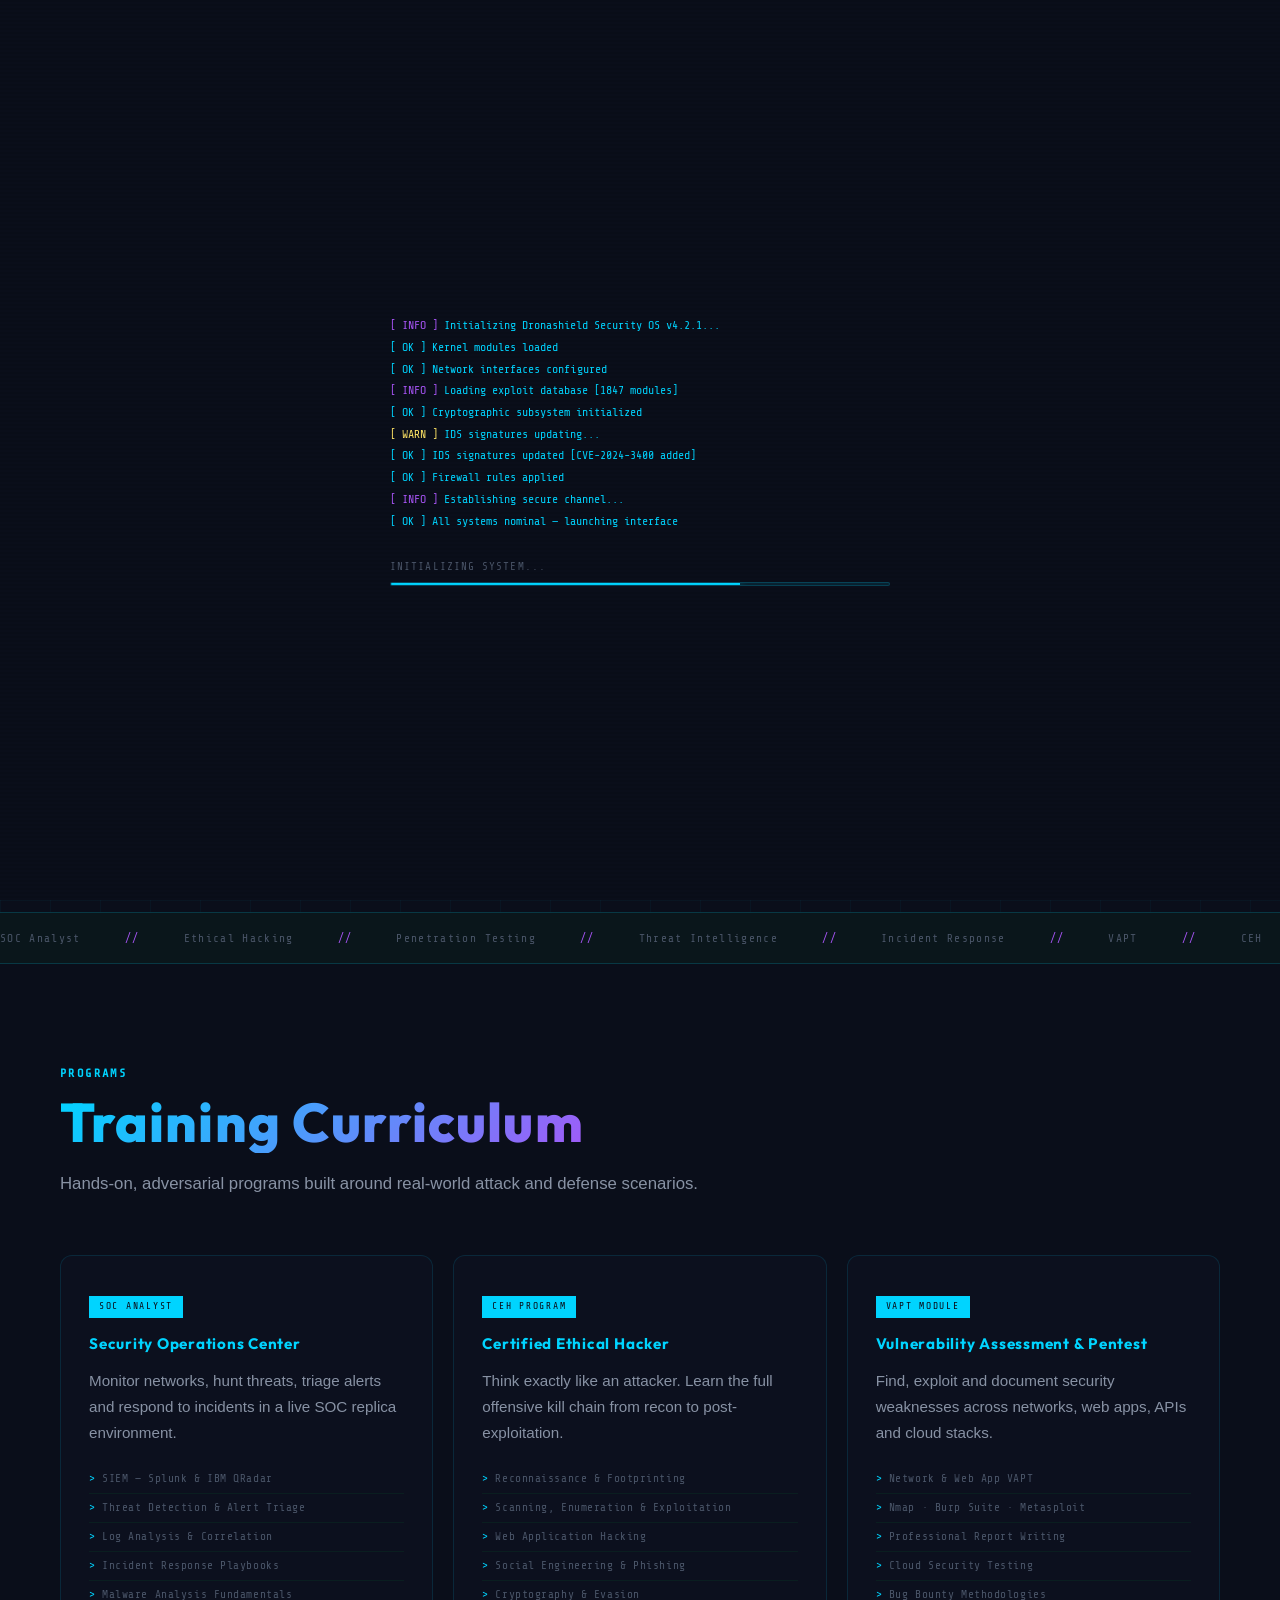
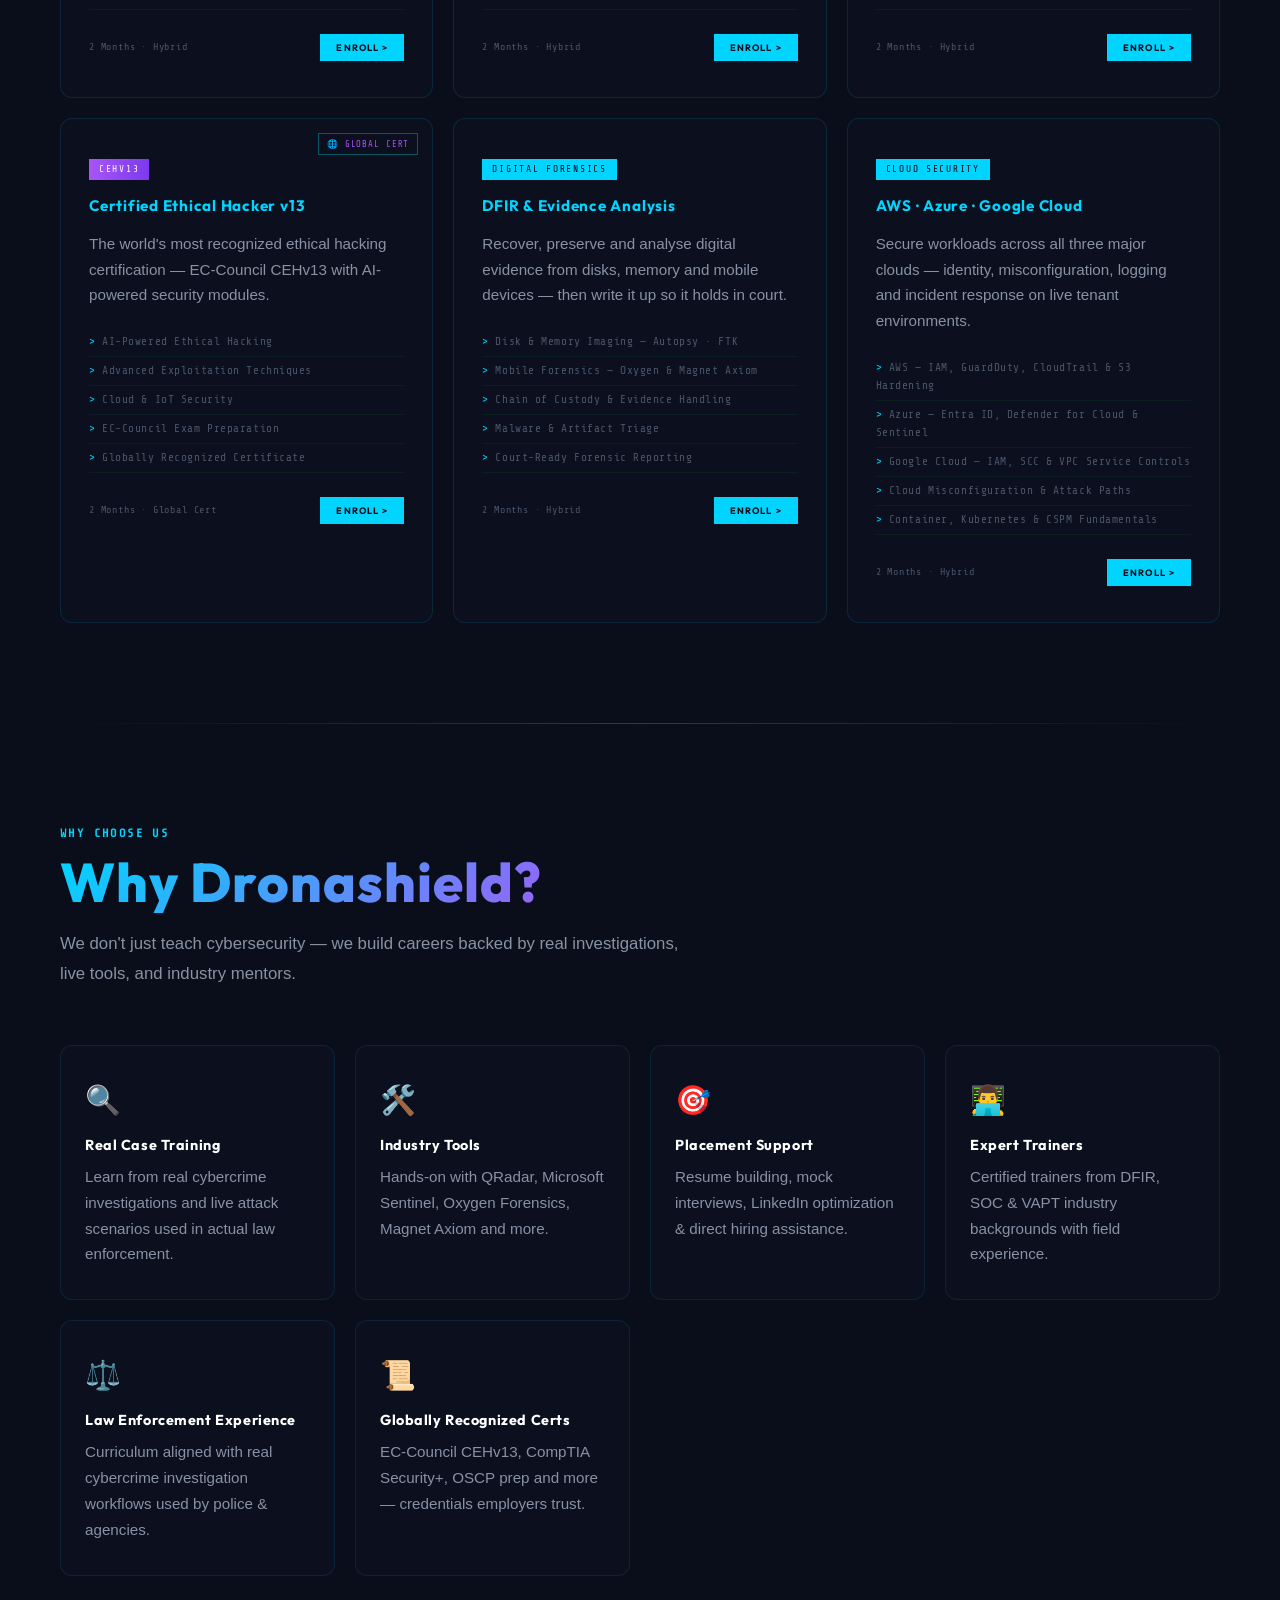
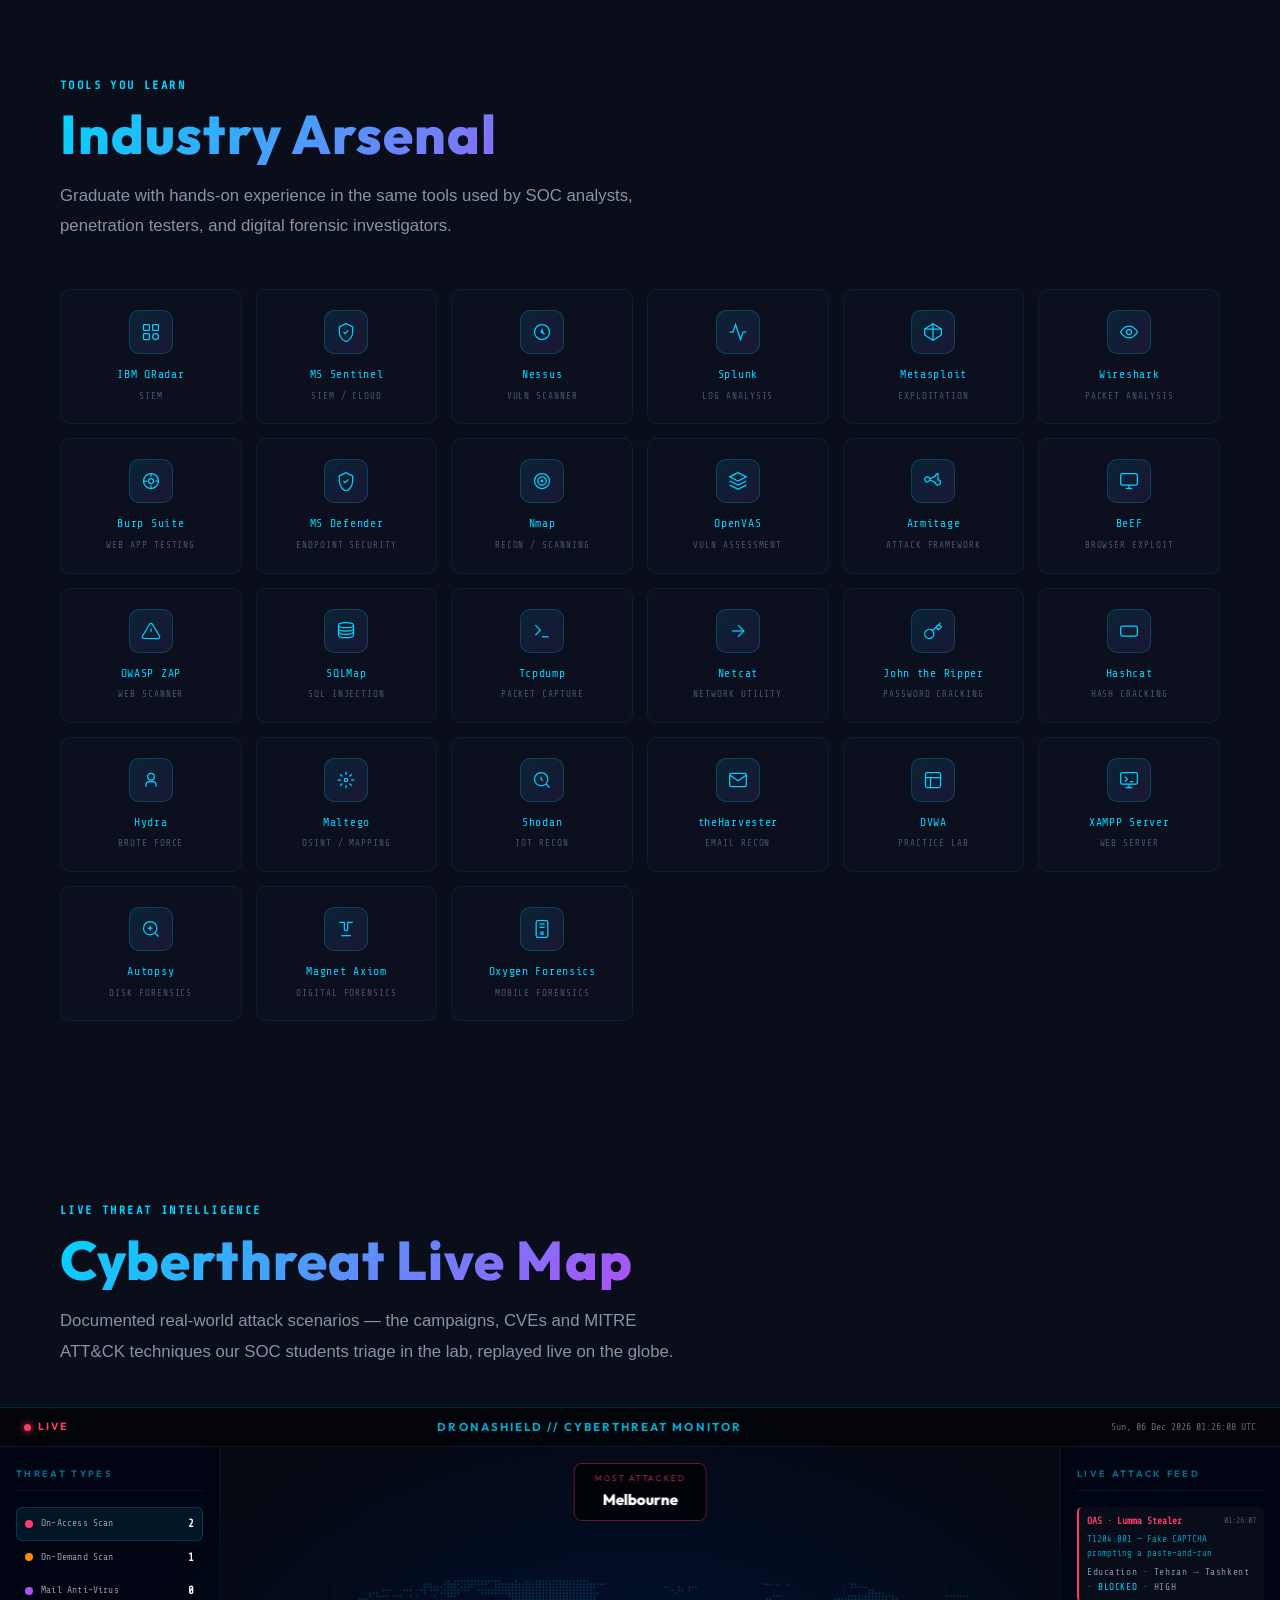
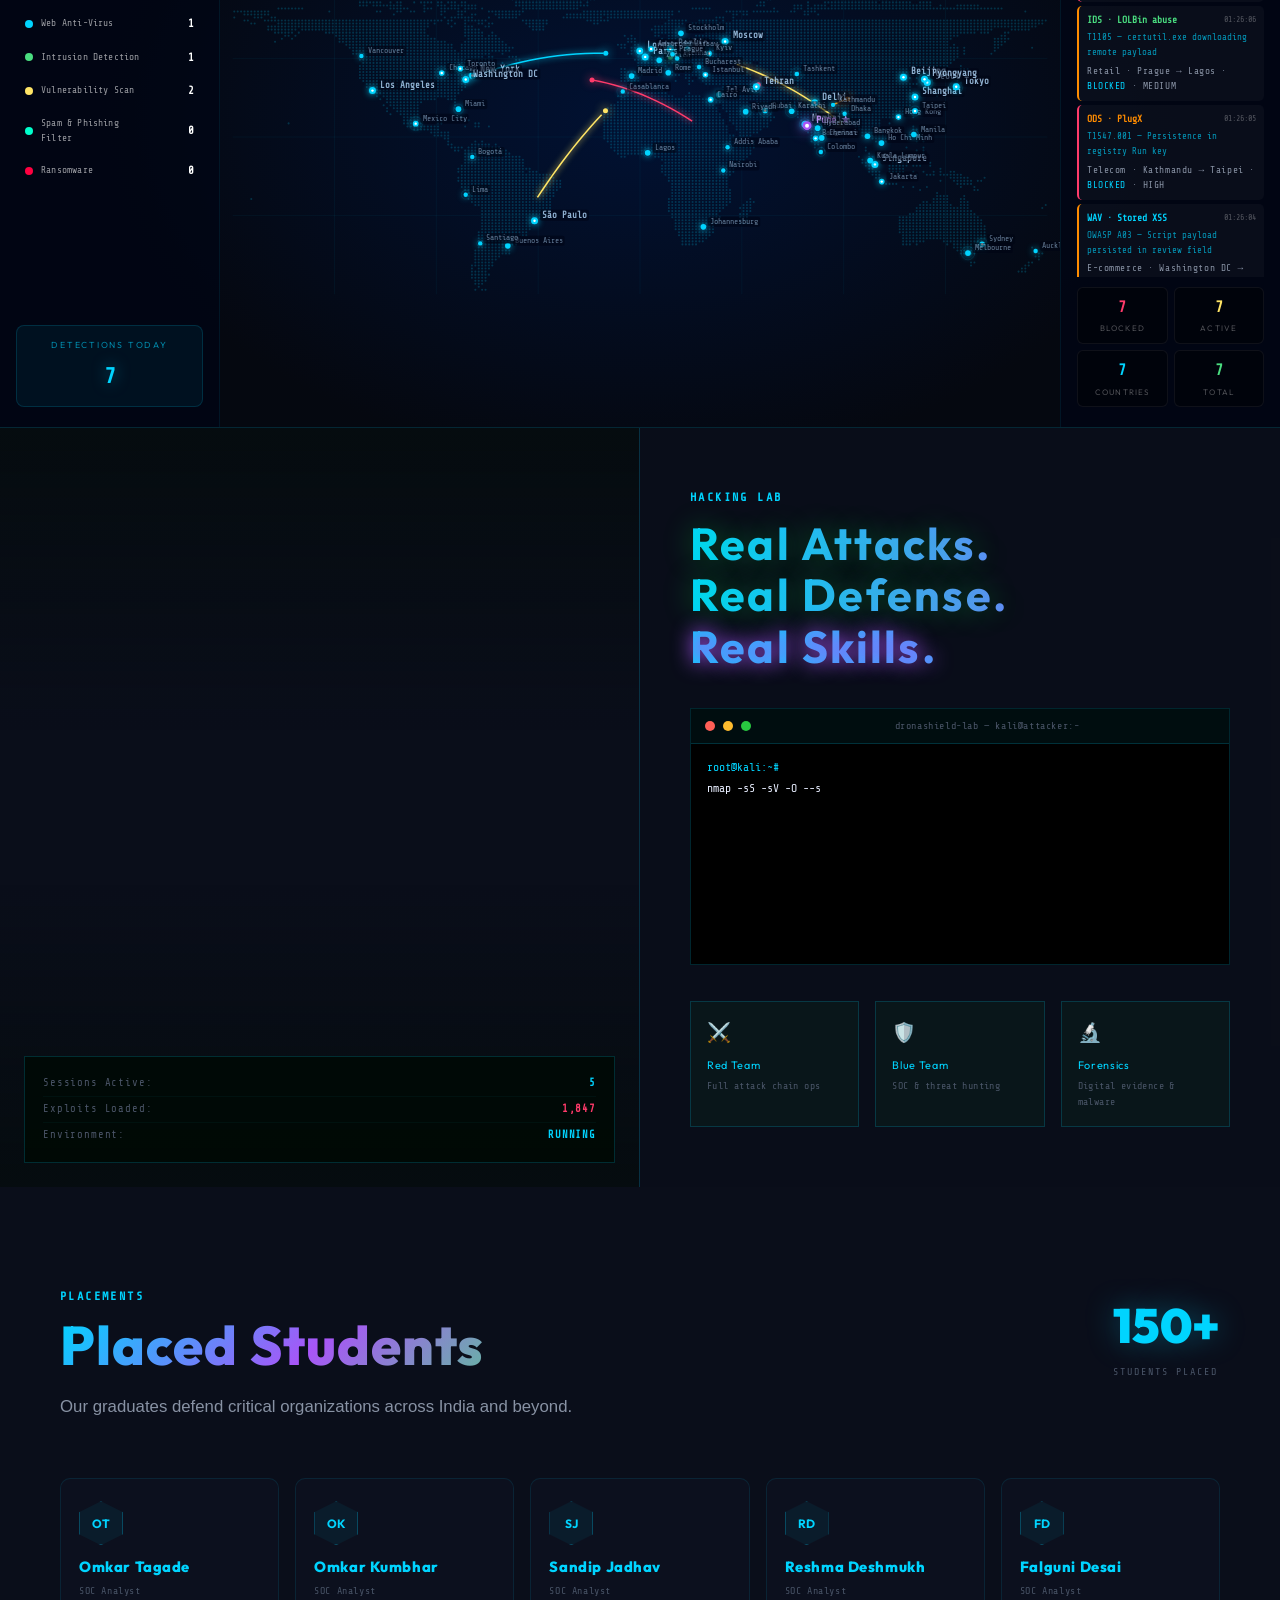
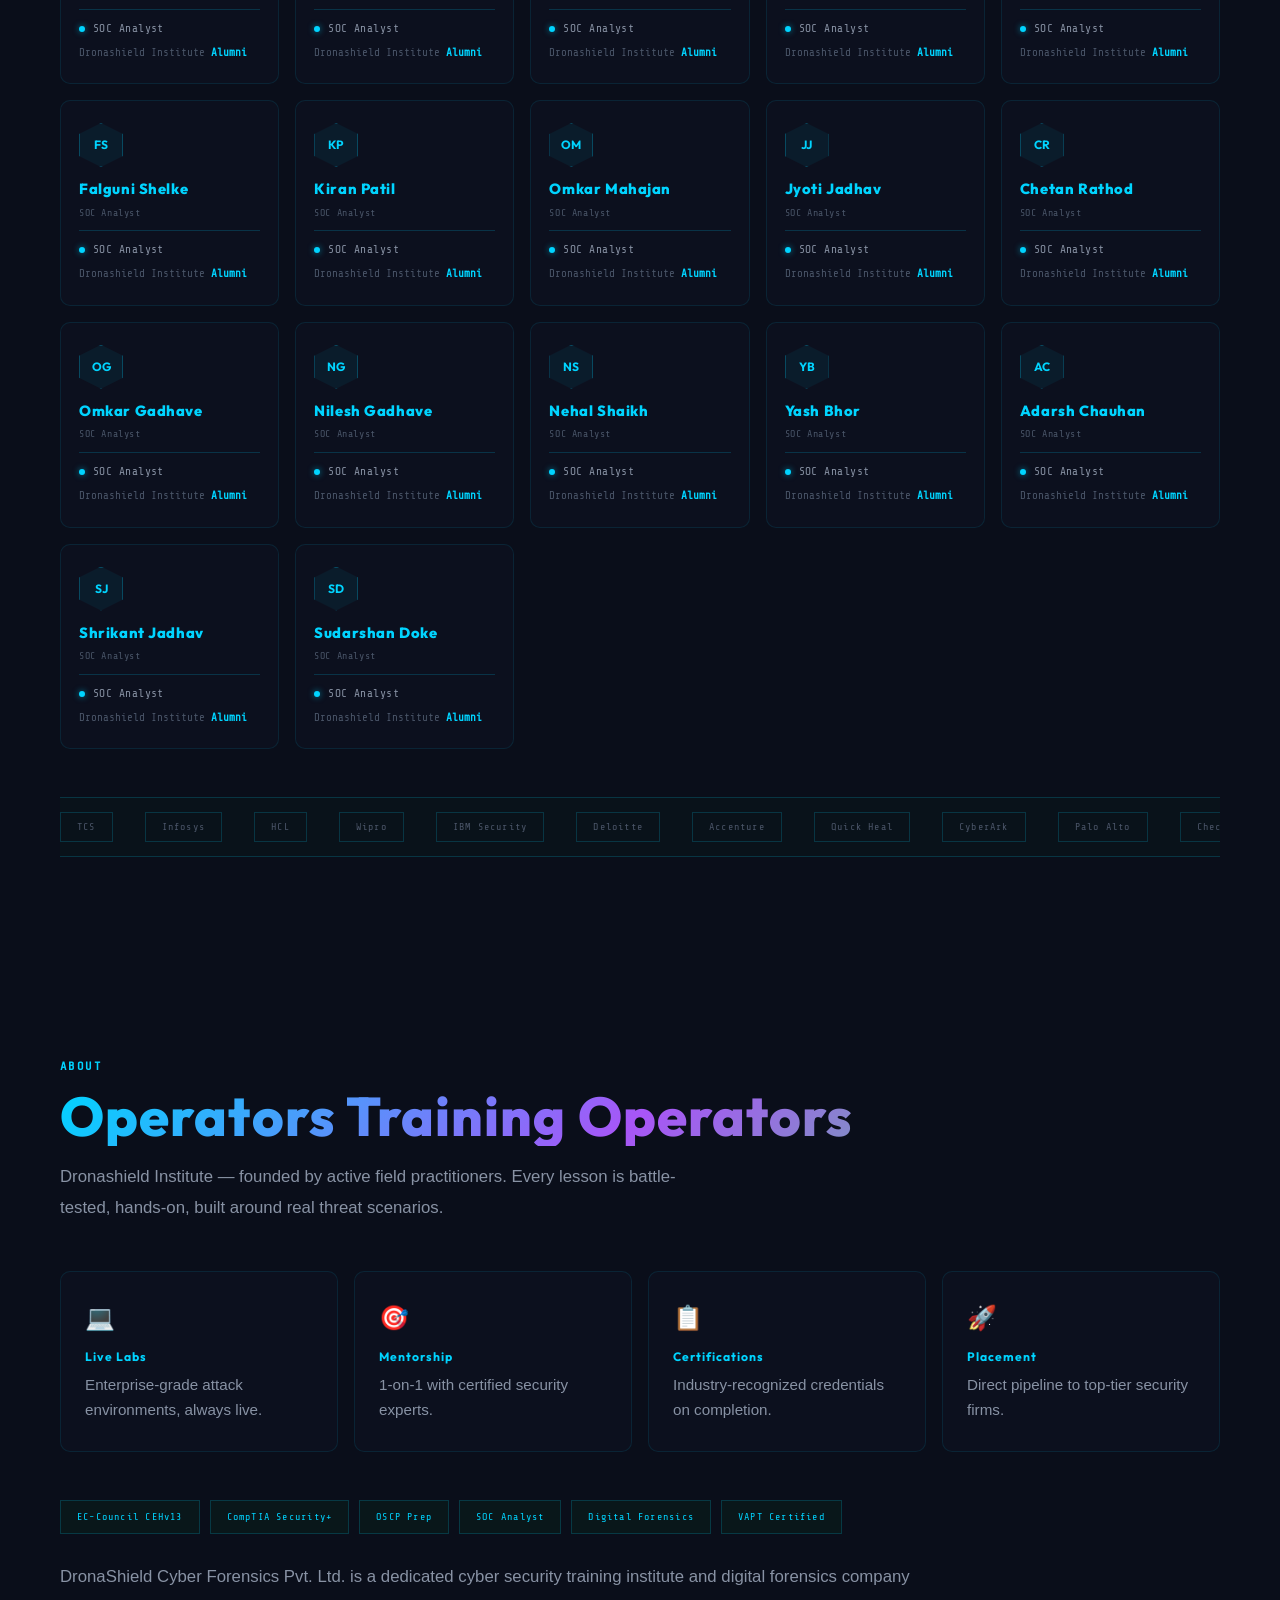
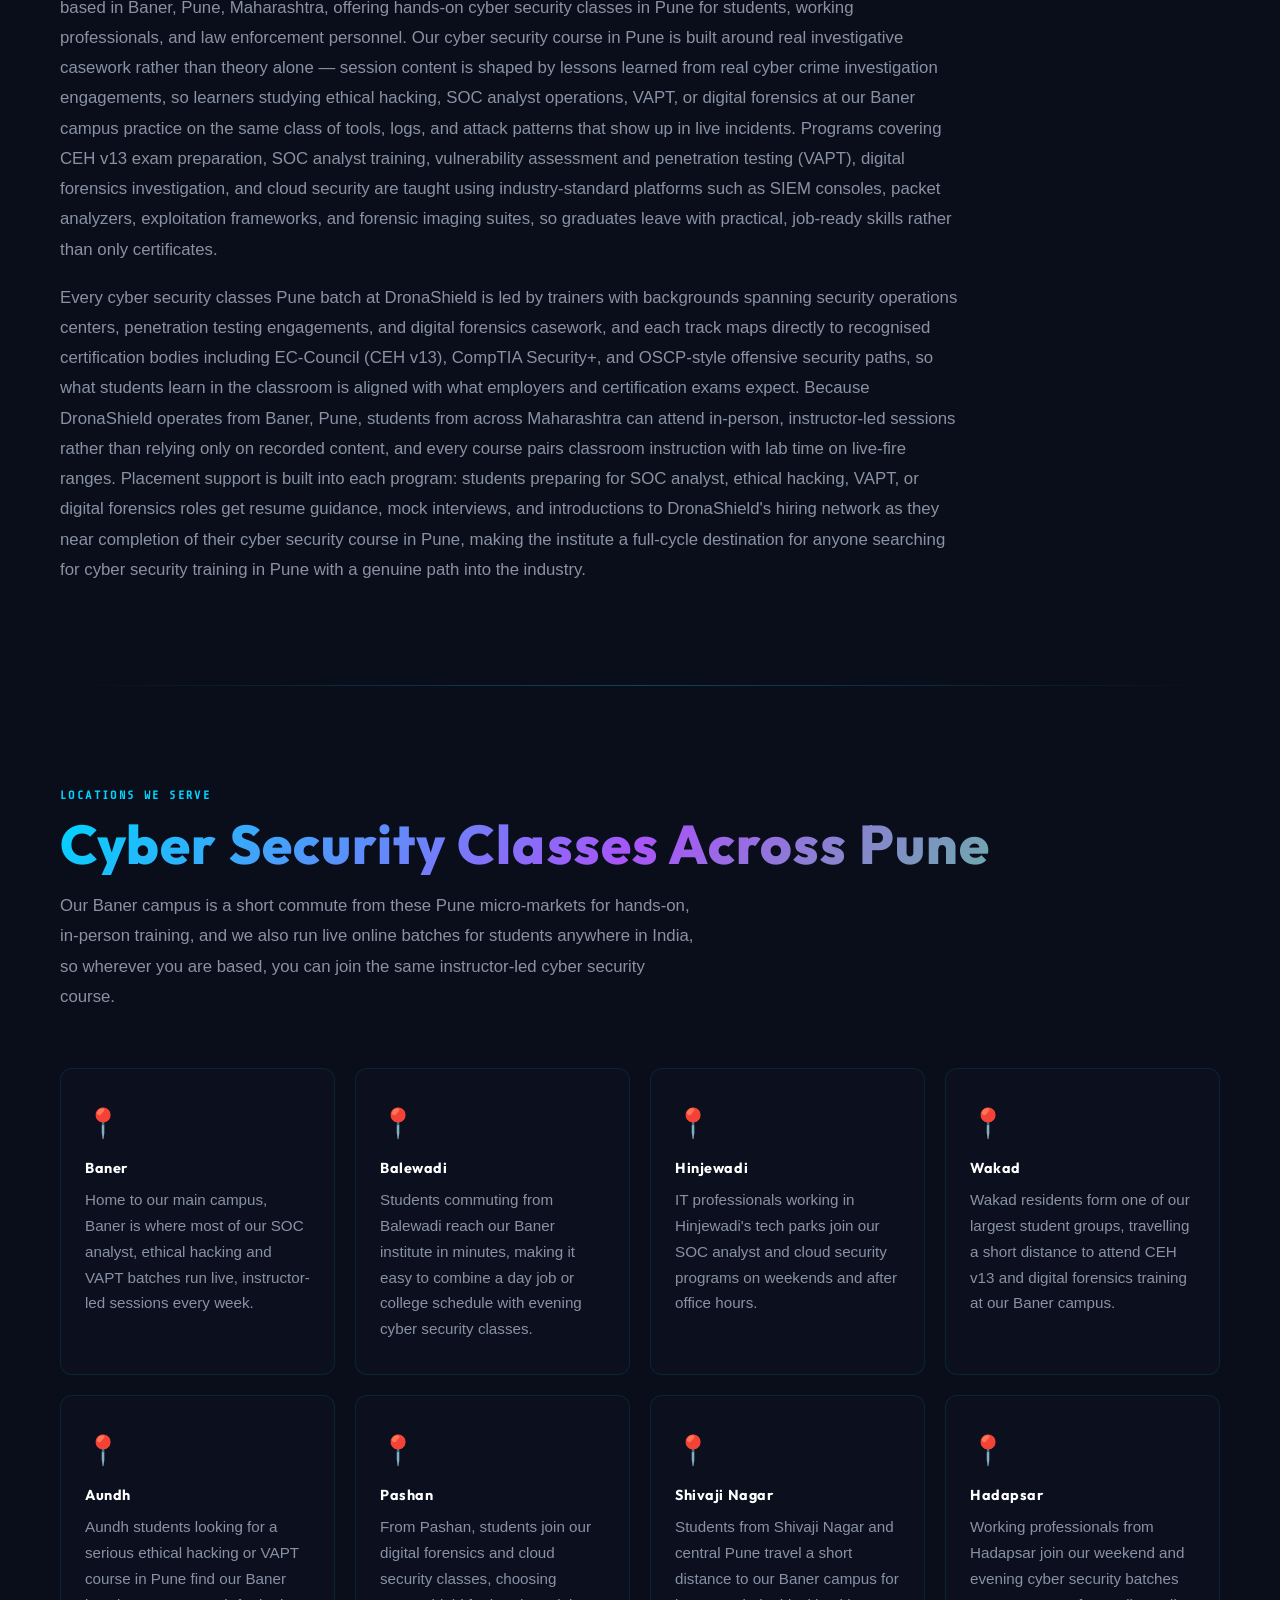
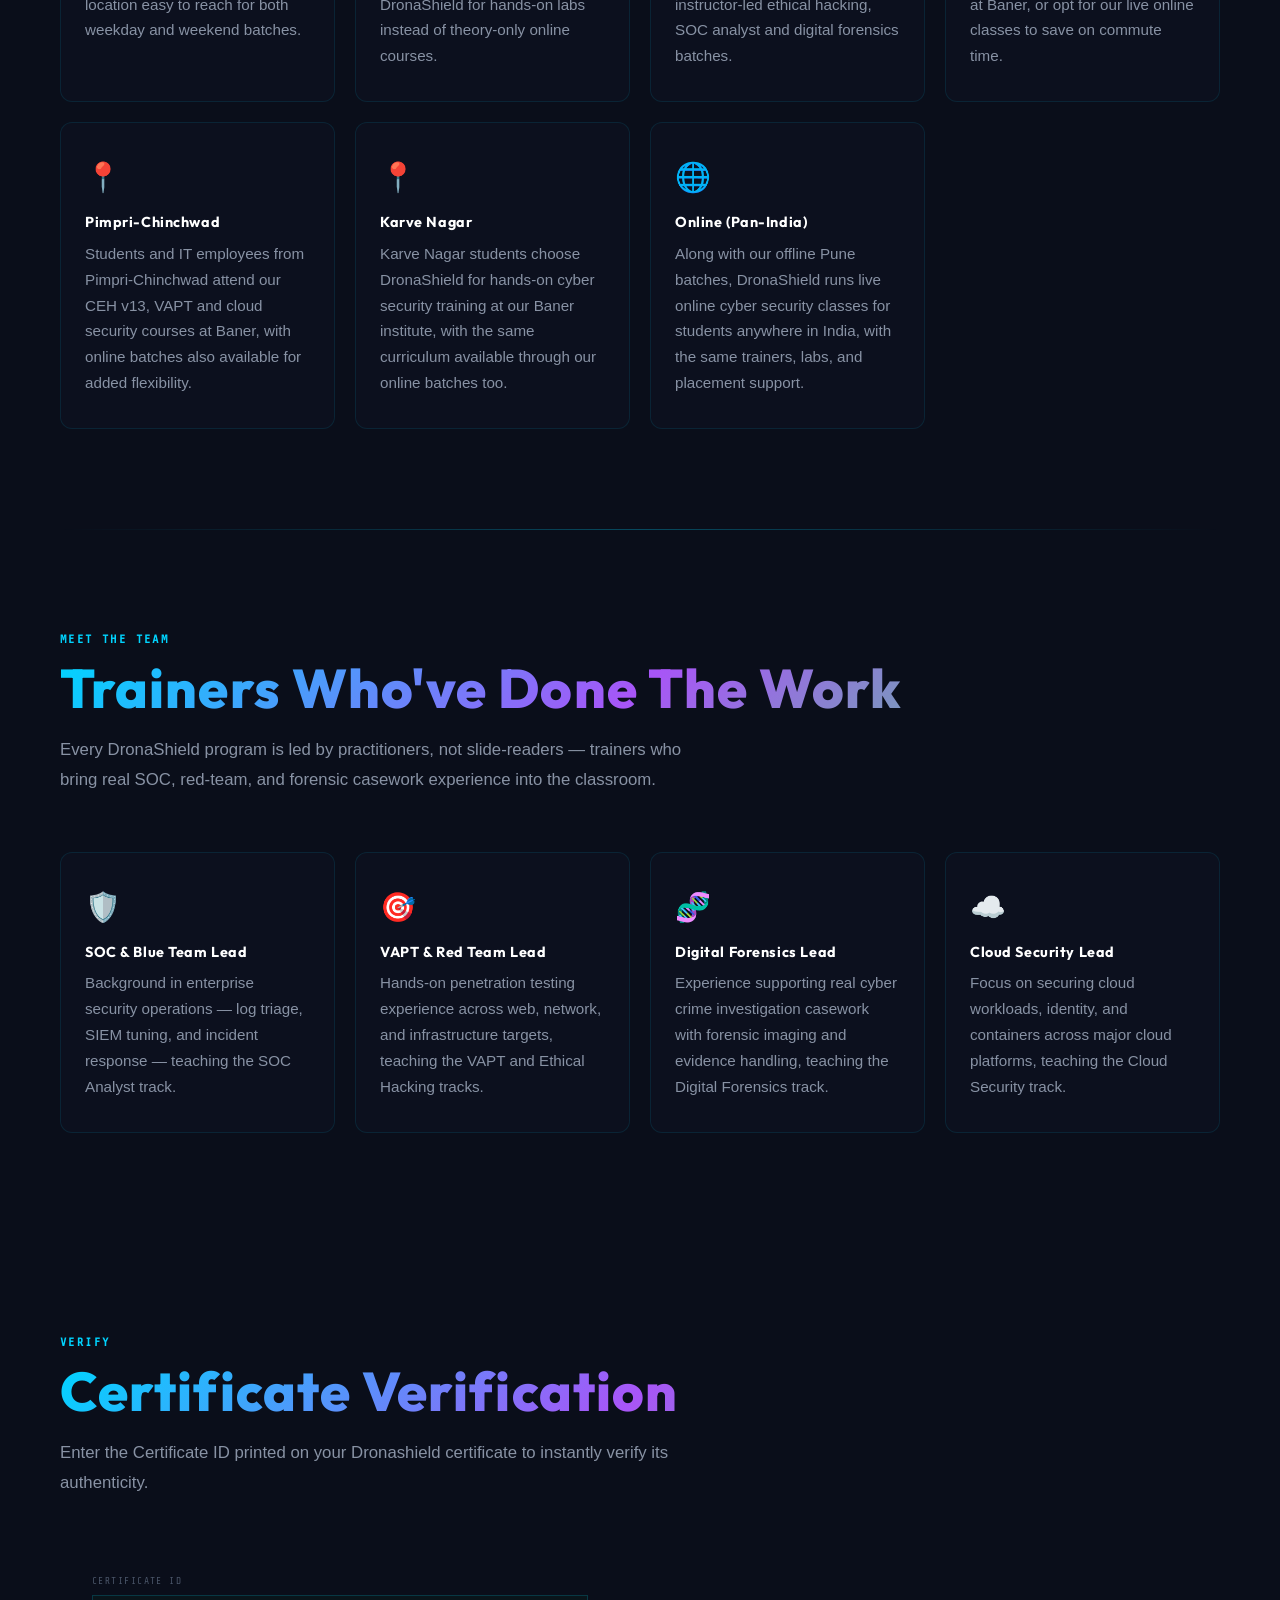
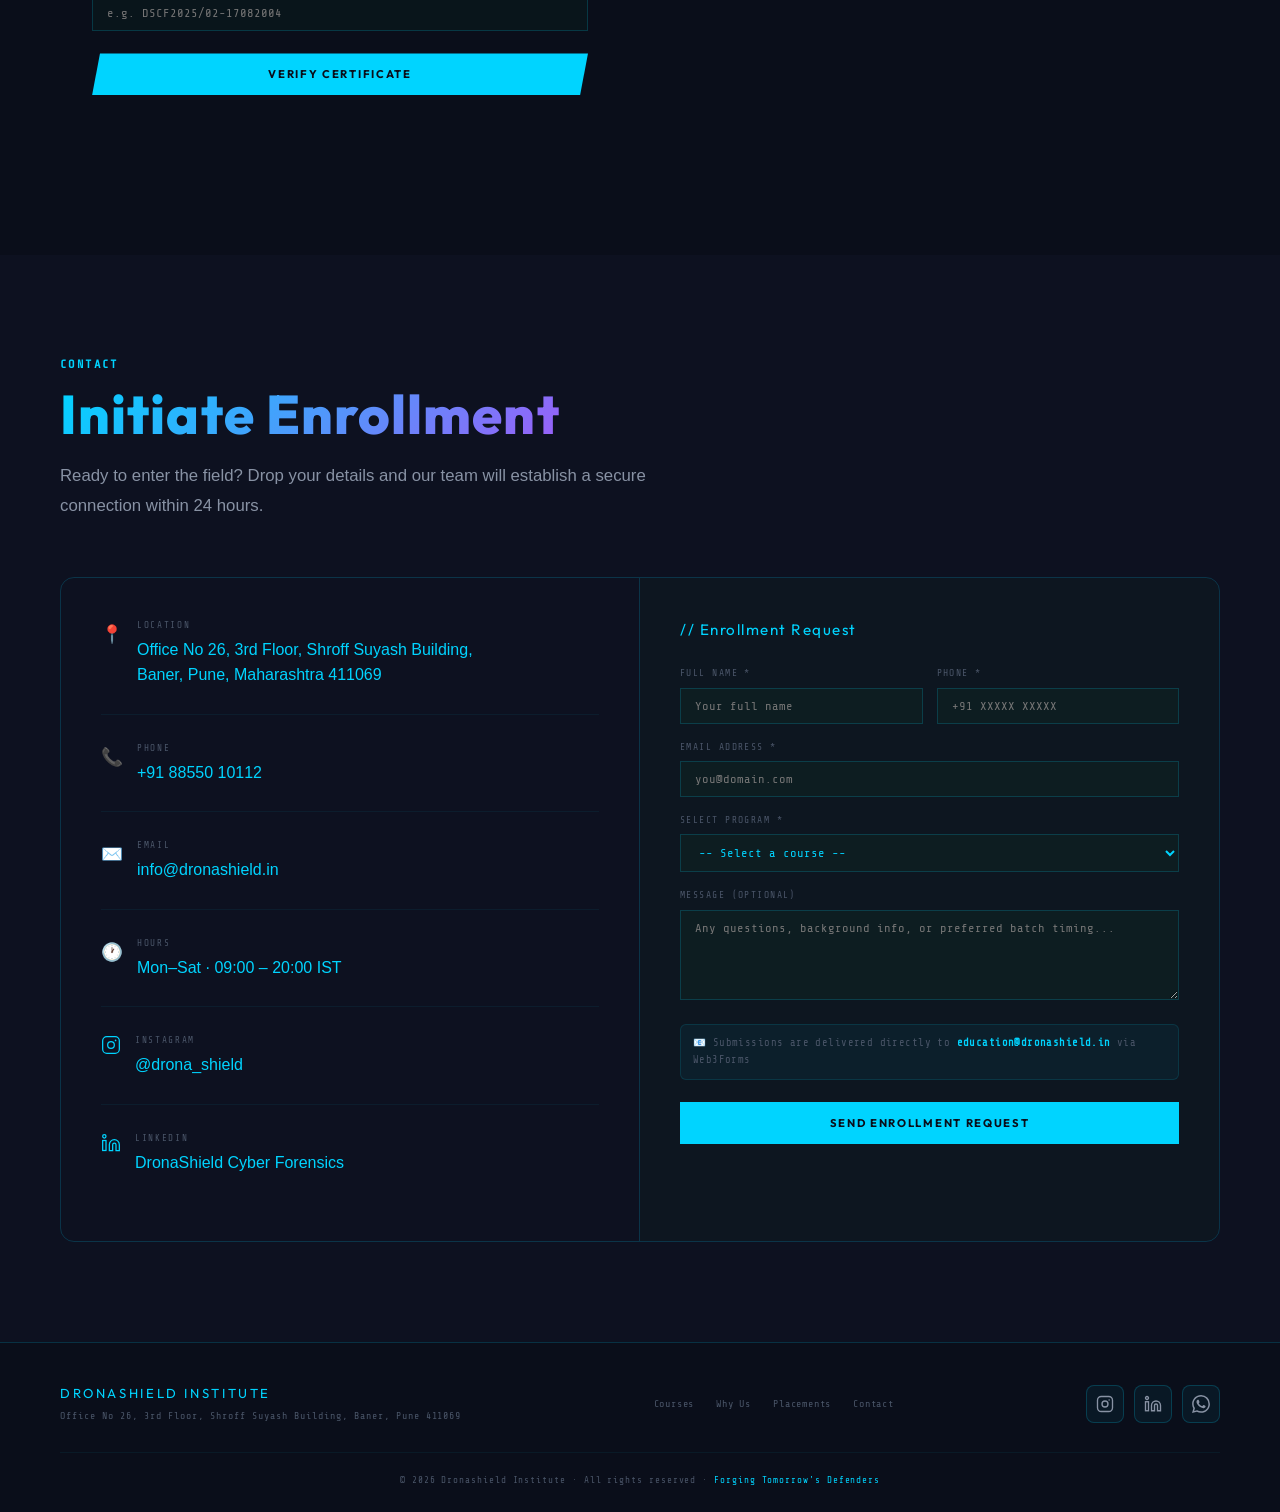
==== index.html @ 87c2425f "Add Shivaji Nagar, Hadapsar, Pimpri-Chinchwad and Karve Nagar to Locations section" ====
<!DOCTYPE html>
<html lang="en">
<head>
<meta charset="UTF-8">
<meta name="viewport" content="width=device-width, initial-scale=1.0">
<title>DRONASHIELD // CYBERSECURITY INSTITUTE</title>
<meta name="description" content="Elite Cybersecurity Training — CEH, SOC, VAPT & Digital Forensics. Pune, India.">
<link rel="canonical" href="https://dronashield.in/">
<meta property="og:type" content="website">
<meta property="og:site_name" content="Dronashield Institute">
<meta property="og:url" content="https://dronashield.in/">
<meta property="og:title" content="Dronashield Institute — Cybersecurity Training in Pune">
<meta property="og:description" content="SOC Analyst, CEH v13, VAPT, Digital Forensics and Cloud Security. Live labs, real casework, placement support. Baner, Pune.">
<meta property="og:image" content="https://dronashield.in/og.png">
<meta property="og:image:width" content="1200">
<meta property="og:image:height" content="630">
<meta property="og:image:alt" content="Dronashield Institute — cybersecurity training programs in Baner, Pune">
<meta property="og:locale" content="en_IN">
<meta name="twitter:card" content="summary_large_image">
<meta name="twitter:title" content="Dronashield Institute — Cybersecurity Training in Pune">
<meta name="twitter:description" content="SOC Analyst, CEH v13, VAPT, Digital Forensics and Cloud Security. Live labs, real casework, placement support.">
<meta name="twitter:image" content="https://dronashield.in/og.png">
<meta name="theme-color" content="#0a0e1a">
<link href="https://fonts.googleapis.com/css2?family=Outfit:wght@300;400;500;600;700;800;900&family=Exo+2:wght@300;400;500;600;700;800;900&family=Share+Tech+Mono&display=swap" rel="stylesheet">
<style>
:root {
  --bg:        #0a0e1a;
  --bg2:       #0d1120;
  --panel:     #111828;
  --green:     #00d4ff;
  --green-dim: #00a8cc;
  --green-dk:  #005f80;
  --green-pale:rgba(0,212,255,0.08);
  --green-glow:0 0 20px rgba(0,212,255,0.4);
  --green-border:rgba(0,212,255,0.25);
  --cyan:      #a855f7;
  --red:       #ff3b6b;
  --orange:    #ff8c00;
  --yellow:    #ffe566;
  --white:     #e8eeff;
  --gray:      #4a5568;
  --gray-lt:   #8892a4;
  --border:    rgba(0,212,255,0.18);
  --scanline:  repeating-linear-gradient(0deg,transparent,transparent 2px,rgba(0,0,0,0.12) 2px,rgba(0,0,0,0.12) 4px);
}
*,*::before,*::after{margin:0;padding:0;box-sizing:border-box;}
html{scroll-behavior:smooth;}
body{background:var(--bg);color:var(--green);font-family:'Share Tech Mono',monospace;overflow-x:hidden;line-height:1.6;cursor:crosshair;}
body::after{content:'';position:fixed;inset:0;background:var(--scanline);pointer-events:none;z-index:9999;opacity:.35;}
body::before{content:'';position:fixed;inset:0;background:radial-gradient(ellipse 80% 60% at 50% 0%,rgba(0,212,255,0.04) 0%,transparent 70%);pointer-events:none;z-index:0;}
h1,h2,h3,h4{font-family:'Outfit',sans-serif;font-weight:700;line-height:1.1;letter-spacing:.08em;}

@keyframes fadeUp{from{opacity:0;transform:translateY(20px);}to{opacity:1;transform:translateY(0);}}
@keyframes pulse{0%,100%{opacity:1;}50%{opacity:.4;}}
@keyframes glow{0%,100%{text-shadow:0 0 10px #00d4ff,0 0 20px #00d4ff;}50%{text-shadow:0 0 20px #00d4ff,0 0 40px #00d4ff,0 0 80px #00d4ff;}}
@keyframes glitch{0%,100%{clip-path:inset(0 0 0 0);transform:translate(0);}10%{clip-path:inset(10% 0 80% 0);transform:translate(-4px,1px);}20%{clip-path:inset(60% 0 20% 0);transform:translate(4px,-1px);}30%{clip-path:inset(30% 0 50% 0);transform:translate(-2px,2px);}40%{clip-path:inset(80% 0 5% 0);transform:translate(3px,0);}50%{clip-path:inset(0 0 0 0);transform:translate(0);}}
@keyframes scanLine{0%{top:-5%;}100%{top:110%;}}
@keyframes marquee{0%{transform:translateX(0);}100%{transform:translateX(-50%);}}

.reveal{opacity:0;transform:translateY(24px);transition:all .6s ease;}
.reveal.in{opacity:1;transform:translateY(0);}

/* HEXAGON BACKGROUND PATTERN */
.hex-bg{position:fixed;inset:0;z-index:0;pointer-events:none;opacity:.18;}
.hex-bg svg{width:100%;height:100%;}

/* GRADIENT TEXT - matches their cyan→purple→green heading */
.grad-text{
  background:linear-gradient(135deg,#00d4ff 0%,#a855f7 50%,#4ade80 100%);
  -webkit-background-clip:text;-webkit-text-fill-color:transparent;background-clip:text;
}
.grad-text-2{
  background:linear-gradient(90deg,#00d4ff,#a855f7);
  -webkit-background-clip:text;-webkit-text-fill-color:transparent;background-clip:text;
}

/* PURPLE ACCENT */
--purple: #a855f7;
--purple-dim: rgba(168,85,247,0.15);
--purple-border: rgba(168,85,247,0.3);

/* CARD STYLE matching their site */
.site-card{
  background:rgba(13,17,32,0.85);
  border:1px solid rgba(0,212,255,0.15);
  border-radius:12px;
  backdrop-filter:blur(10px);
  transition:border-color .3s, box-shadow .3s;
}
.site-card:hover{
  border-color:rgba(0,212,255,0.4);
  box-shadow:0 0 30px rgba(0,212,255,0.1),0 0 60px rgba(168,85,247,0.08);
}

/* NAV */
nav{position:fixed;top:0;left:0;right:0;z-index:500;display:flex;align-items:center;justify-content:space-between;padding:0 40px;height:68px;background:rgba(10,14,26,0.97);border-bottom:1px solid var(--border);}
nav::after{content:'';position:absolute;bottom:0;left:0;right:0;height:1px;background:linear-gradient(90deg,transparent,var(--green),transparent);animation:pulse 3s ease-in-out infinite;}
.logo-wrap{display:flex;align-items:center;gap:14px;text-decoration:none;}
.logo-img-wrap{width:56px;height:56px;border-radius:50%;overflow:hidden;border:2px solid rgba(0,212,255,0.35);box-shadow:0 0 18px rgba(0,212,255,0.5),0 0 40px rgba(0,212,255,0.2),inset 0 0 12px rgba(0,212,255,0.1);animation:logoGlow 3s ease-in-out infinite;flex-shrink:0;}
.logo-img-wrap img{width:100%;height:100%;object-fit:cover;border-radius:50%;}
@keyframes logoGlow{0%,100%{box-shadow:0 0 18px rgba(0,212,255,0.5),0 0 40px rgba(0,212,255,0.2);}50%{box-shadow:0 0 28px rgba(0,212,255,0.8),0 0 60px rgba(0,212,255,0.35),0 0 100px rgba(0,212,255,0.15);}}
.logo-text{display:flex;flex-direction:column;}
.logo-name{font-family:'Outfit',sans-serif;font-size:.95rem;font-weight:900;color:var(--green);letter-spacing:.2em;text-shadow:0 0 10px var(--green);}
.logo-sub{font-size:.48rem;letter-spacing:.25em;text-transform:uppercase;color:var(--gray-lt);margin-top:2px;}
.nav-links{display:flex;gap:26px;list-style:none;}
.nav-links a{font-size:.82rem;font-weight:700;font-family:'Outfit',sans-serif;color:#a0b4c8;text-decoration:none;letter-spacing:.08em;transition:color .2s,text-shadow .2s;padding:4px 0;position:relative;text-transform:uppercase;}
.nav-links a::after{content:'';position:absolute;bottom:-2px;left:0;width:0;height:1px;background:var(--green);transition:width .3s;}
.nav-links a:hover{color:var(--green);text-shadow:0 0 8px rgba(0,212,255,0.4);}
.nav-links a:hover::after{width:100%;}
.hamburger{display:none;flex-direction:column;gap:5px;cursor:pointer;padding:6px;background:none;border:none;}
.hamburger span{width:22px;height:2px;background:var(--green);transition:all .3s;}
.mobile-nav{display:none;position:fixed;top:68px;left:0;right:0;background:rgba(10,14,26,0.98);border-bottom:1px solid var(--border);padding:20px 28px;z-index:499;backdrop-filter:blur(20px);}
.mobile-nav.open{display:block;}
.mobile-nav ul{list-style:none;display:flex;flex-direction:column;gap:0;}
.mobile-nav ul li a{display:block;font-size:.9rem;color:#a0b4c8;text-decoration:none;letter-spacing:.08em;padding:14px 0;border-bottom:1px solid rgba(0,212,255,0.08);transition:color .2s;}
.mobile-nav ul li:last-child a{border-bottom:none;}
.mobile-nav ul li a:hover{color:var(--green);}
.mobile-nav .mob-enroll{display:block;margin-top:16px;font-family:'Outfit',sans-serif;font-size:.82rem;font-weight:700;letter-spacing:.12em;color:var(--bg);background:var(--green);border:none;padding:13px;cursor:pointer;text-align:center;text-transform:uppercase;width:100%;}
.nav-cta{font-family:'Outfit',sans-serif;font-size:.62rem;font-weight:700;letter-spacing:.15em;color:var(--bg);background:var(--green);border:none;padding:10px 20px;cursor:pointer;clip-path:polygon(8px 0%,100% 0%,calc(100% - 8px) 100%,0% 100%);transition:all .2s;text-transform:uppercase;}
.nav-cta:hover{background:#00eeff;box-shadow:var(--green-glow);}

/* BOOT */
#bootScreen{position:fixed;inset:0;background:var(--bg);z-index:9998;display:flex;flex-direction:column;align-items:center;justify-content:center;transition:opacity .5s ease;}
#bootScreen.hidden{opacity:0;pointer-events:none;}
.boot-lines{width:500px;max-width:90vw;}
.boot-line{font-size:.73rem;color:var(--green);margin:3px 0;opacity:0;animation:fadeUp .3s forwards;}
.boot-line.ok::before{content:'[  OK  ] ';color:var(--green);}
.boot-line.info::before{content:'[ INFO ] ';color:var(--cyan);}
.boot-line.warn::before{content:'[ WARN ] ';color:var(--yellow);}
.boot-bar-wrap{margin-top:24px;width:500px;max-width:90vw;}
.boot-bar-label{font-size:.68rem;color:var(--gray);margin-bottom:6px;letter-spacing:.1em;}
.boot-bar{height:4px;background:rgba(0,212,255,0.1);border:1px solid var(--border);border-radius:2px;overflow:hidden;}
.boot-bar-fill{height:100%;background:var(--green);width:0%;transition:width .05s linear;box-shadow:0 0 10px var(--green);}

/* HERO */
#hero{min-height:100vh;display:flex;flex-direction:column;justify-content:center;padding:130px 60px 80px;position:relative;overflow:hidden;}
#heroCanvas{position:absolute;inset:0;width:100%;height:100%;opacity:.18;}
.hero-grid{position:absolute;inset:0;background-image:linear-gradient(rgba(0,212,255,0.04) 1px,transparent 1px),linear-gradient(90deg,rgba(0,212,255,0.04) 1px,transparent 1px);background-size:50px 50px;}
.hero-scanline{position:absolute;left:0;right:0;height:3px;background:linear-gradient(90deg,transparent,rgba(0,212,255,0.5),transparent);animation:scanLine 4s linear infinite;pointer-events:none;}
.hero-corner{position:absolute;width:60px;height:60px;border-color:rgba(0,212,255,0.35);border-style:solid;}
.hero-corner.tl{top:100px;left:40px;border-width:2px 0 0 2px;}
.hero-corner.tr{top:100px;right:40px;border-width:2px 2px 0 0;}
.hero-corner.bl{bottom:60px;left:40px;border-width:0 0 2px 2px;}
.hero-corner.br{bottom:60px;right:40px;border-width:0 2px 2px 0;}
.hero-tag{display:inline-flex;align-items:center;gap:8px;background:rgba(0,255,65,0.06);border:1px solid var(--green-border);color:var(--green);font-size:.67rem;letter-spacing:.15em;padding:5px 14px;margin-bottom:20px;opacity:0;animation:fadeUp .5s ease .2s forwards;}
.hero-tag::before{content:'';width:6px;height:6px;background:var(--green);border-radius:50%;animation:pulse 1.5s ease-in-out infinite;}
.hero-title-wrap{position:relative;margin-bottom:20px;opacity:0;animation:fadeUp .6s ease .4s forwards;}
h1.hero-title{font-family:'Outfit',sans-serif;font-size:clamp(2.8rem,7vw,6.2rem);font-weight:900;letter-spacing:.05em;color:var(--green);text-shadow:0 0 30px rgba(0,212,255,0.35),0 0 60px rgba(0,255,65,0.2);line-height:1;}
h1.hero-title .slash{color:#a855f7;text-shadow:0 0 20px rgba(168,85,247,0.6);}
.glitch-layer{position:absolute;top:0;left:0;font-family:'Outfit',sans-serif;font-size:clamp(2.8rem,7vw,6.2rem);font-weight:900;letter-spacing:.05em;color:var(--red);opacity:.55;animation:glitch 5s infinite;pointer-events:none;}
.hero-sub{font-family:'Rajdhani',sans-serif;font-size:1.1rem;color:var(--gray-lt);max-width:580px;line-height:1.8;margin-bottom:28px;opacity:0;animation:fadeUp .6s ease .6s forwards;}
.hero-sub .hi{color:#00d4ff;font-weight:700;}
.status-row{display:flex;gap:10px;flex-wrap:wrap;margin-bottom:30px;opacity:0;animation:fadeUp .5s ease .8s forwards;}
.chip{display:flex;align-items:center;gap:7px;background:rgba(0,255,65,0.04);border:1px solid var(--border);padding:6px 12px;font-size:.67rem;letter-spacing:.08em;color:var(--gray-lt);}
.cdot{width:6px;height:6px;border-radius:50%;flex-shrink:0;}
.cdot.g{background:var(--green);box-shadow:0 0 6px var(--green);}
.cdot.r{background:var(--red);animation:pulse 1.2s step-end infinite;}
.cdot.c{background:var(--cyan);}
.hero-btns{display:flex;gap:14px;flex-wrap:wrap;margin-bottom:44px;opacity:0;animation:fadeUp .5s ease 1s forwards;}
.btn-primary{font-family:'Outfit',sans-serif;font-size:.7rem;font-weight:700;letter-spacing:.15em;color:var(--bg);background:var(--green);border:none;padding:14px 28px;cursor:pointer;clip-path:polygon(8px 0%,100% 0%,calc(100% - 8px) 100%,0% 100%);transition:all .2s;text-transform:uppercase;}
.btn-primary:hover{background:#00eeff;box-shadow:0 0 30px rgba(0,255,65,0.5);transform:translateY(-2px);}
.btn-ghost{font-family:'Outfit',sans-serif;font-size:.7rem;font-weight:700;letter-spacing:.15em;color:var(--green);background:transparent;border:1px solid var(--green-border);padding:14px 26px;cursor:pointer;transition:all .2s;text-transform:uppercase;}
.btn-ghost:hover{background:var(--green-pale);border-color:var(--green);box-shadow:var(--green-glow);}
.urgency{font-size:.7rem;letter-spacing:.1em;color:#00d4ff;opacity:0;animation:fadeUp .5s ease 1.1s forwards;margin-bottom:36px;}
.urgency::before{content:'⚠ ';}
.hero-stats{display:grid;grid-template-columns:repeat(4,1fr);width:fit-content;border:1px solid var(--border);opacity:0;animation:fadeUp .5s ease 1.2s forwards;}
.stat{padding:16px 30px;border-right:1px solid var(--border);text-align:center;}
.stat:last-child{border-right:none;}
.stat-n{font-family:'Outfit',sans-serif;font-size:1.7rem;font-weight:900;color:var(--green);text-shadow:0 0 15px rgba(0,255,65,0.5);}
.stat-l{font-size:.58rem;letter-spacing:.15em;color:var(--gray);text-transform:uppercase;margin-top:4px;}

/* STRIP */
.strip{overflow:hidden;border-top:1px solid var(--border);border-bottom:1px solid var(--border);background:rgba(0,255,65,0.03);padding:12px 0;}
.strip-inner{display:inline-flex;gap:40px;white-space:nowrap;animation:marquee 28s linear infinite;font-size:.7rem;letter-spacing:.12em;color:var(--gray);}
.strip-inner .hi{color:#a855f7;margin:0 4px;}

/* SECTIONS */
section{padding:100px 60px;position:relative;z-index:1;}
.s-label{font-size:.75rem;letter-spacing:.2em;color:var(--green);text-transform:uppercase;margin-bottom:10px;font-weight:600;}
.s-title{font-family:'Outfit',sans-serif;font-size:clamp(2.2rem,4.5vw,3.4rem);font-weight:800;color:var(--green);margin-bottom:16px;letter-spacing:.02em;}
.s-sub{font-family:'Rajdhani',sans-serif;font-size:1.05rem;color:var(--gray-lt);max-width:640px;line-height:1.8;}
.sec-div{height:1px;background:linear-gradient(90deg,transparent,var(--green),transparent);opacity:.3;margin:0 60px;}

/* COURSES */
.courses-grid{display:grid;grid-template-columns:repeat(auto-fit,minmax(280px,1fr));gap:20px;background:transparent;margin-top:56px;}
.c-card{background:rgba(13,17,32,0.9);border-radius:12px;padding:36px 28px;position:relative;overflow:hidden;transition:all .3s;border:1px solid rgba(0,212,255,0.12);}
.c-card::before{content:'';position:absolute;top:0;left:0;right:0;height:2px;background:linear-gradient(90deg,transparent,var(--green),transparent);transform:scaleX(0);transition:transform .4s ease;}
.c-card:hover::before{transform:scaleX(1);}
.c-card:hover{background:rgba(0,255,65,0.04);}
.c-num{font-family:'Outfit',sans-serif;font-size:.62rem;color:var(--gray);letter-spacing:.2em;margin-bottom:12px;}
.c-badge{display:inline-block;font-size:.6rem;letter-spacing:.18em;text-transform:uppercase;color:var(--bg);background:var(--green);padding:3px 10px;margin-bottom:14px;}
.c-badge.cyan{background:linear-gradient(90deg,#a855f7,#7c3aed);color:#fff;}
.c-global{position:absolute;top:14px;right:14px;font-size:.55rem;letter-spacing:.1em;color:var(--cyan);border:1px solid rgba(0,255,255,0.3);padding:3px 8px;}
.c-title{font-family:'Outfit',sans-serif;font-size:.95rem;font-weight:700;color:var(--green);margin-bottom:12px;letter-spacing:.05em;}
.c-desc{font-family:'Rajdhani',sans-serif;font-size:.95rem;color:var(--gray-lt);margin-bottom:20px;line-height:1.7;}
.c-modules{list-style:none;margin-bottom:24px;}
.c-modules li{font-size:.7rem;color:var(--gray);padding:5px 0;border-bottom:1px solid rgba(0,255,65,0.06);letter-spacing:.05em;}
.c-modules li::before{content:'> ';color:var(--green);}
.c-fee{display:flex;justify-content:space-between;align-items:center;margin-bottom:16px;padding:10px;background:rgba(0,212,255,0.04);border:1px solid var(--border);}
.c-fee-label{font-size:.58rem;letter-spacing:.12em;color:var(--gray);text-transform:uppercase;}
.c-fee-amount{font-family:'Outfit',sans-serif;font-size:1.1rem;font-weight:700;color:var(--green);}
.c-footer{display:flex;justify-content:space-between;align-items:center;}
.c-dur{font-size:.63rem;color:var(--gray);letter-spacing:.08em;}
.c-btn{font-family:'Outfit',sans-serif;font-size:.58rem;font-weight:700;letter-spacing:.12em;color:var(--bg);background:var(--green);border:none;padding:8px 16px;cursor:pointer;text-transform:uppercase;transition:all .2s;}
.c-btn:hover{background:#00ff80;box-shadow:0 0 15px rgba(0,212,255,0.35);}

/* WHY */
.why-grid{display:grid;grid-template-columns:repeat(auto-fit,minmax(260px,1fr));gap:20px;background:transparent;margin-top:56px;}
.why-card{background:rgba(13,17,32,0.9);border-radius:12px;padding:32px 24px;transition:all .3s;border:1px solid rgba(0,212,255,0.1);}
.why-card:hover{background:rgba(0,255,65,0.04);}
.why-icon{font-size:1.8rem;margin-bottom:14px;}
.why-card h4{font-family:'Outfit',sans-serif;font-size:.9rem;color:#fff;margin-bottom:10px;letter-spacing:.04em;font-weight:700;}
.why-card p{font-family:'Rajdhani',sans-serif;font-size:.95rem;color:var(--gray-lt);line-height:1.7;}

/* TOOLS */
.tools-grid{display:grid;grid-template-columns:repeat(auto-fill,minmax(155px,1fr));gap:14px;background:transparent;margin-top:48px;}
.tool-card{background:rgba(13,17,32,0.9);border-radius:10px;padding:20px;text-align:center;transition:all .3s;border:1px solid rgba(0,212,255,0.08);}
.tool-card:hover{background:rgba(0,255,65,0.06);}
.tool-icon{width:44px;height:44px;margin:0 auto 12px;background:linear-gradient(135deg,rgba(0,212,255,0.1),rgba(168,85,247,0.1));border:1px solid rgba(0,212,255,0.2);border-radius:10px;display:flex;align-items:center;justify-content:center;color:var(--green);font-size:1.1rem;}
.tool-name{font-size:.72rem;color:var(--green);letter-spacing:.06em;margin-bottom:4px;}
.tool-cat{font-size:.58rem;color:var(--gray);letter-spacing:.1em;text-transform:uppercase;}

/* MAP */
.map-topbar{display:flex;align-items:center;gap:14px;background:rgba(1,10,5,0.88);border:1px solid var(--border);padding:8px 14px;}
.live-badge{display:flex;align-items:center;gap:6px;font-size:.63rem;letter-spacing:.2em;color:var(--red);font-weight:700;}
.live-dot{width:6px;height:6px;border-radius:50%;background:var(--red);animation:pulse 1s infinite;}
.map-title-txt{font-family:'Outfit',sans-serif;font-size:.68rem;color:var(--green);letter-spacing:.15em;flex:1;}
.map-clock{font-size:.62rem;color:var(--gray);}
.map-legend{display:flex;gap:20px;background:rgba(1,10,5,0.88);border:1px solid var(--border);padding:8px 14px;width:fit-content;}
.leg{display:flex;align-items:center;gap:7px;font-size:.6rem;letter-spacing:.08em;color:var(--gray);}
.leg-dot{width:8px;height:8px;border-radius:50%;}
.leg-dot.r{background:var(--red);}
.leg-dot.g{background:var(--green);}
.leg-dot.c{background:var(--cyan);}
.map-statsbar{display:flex;background:rgba(1,10,5,0.92);border:1px solid var(--border);}
.mst{padding:10px 18px;border-right:1px solid var(--border);text-align:center;}
.mst:last-child{border-right:none;}
.mst-val{font-family:'Outfit',sans-serif;font-size:1rem;font-weight:700;}
.mst-val.r{color:var(--red);}
.mst-val.g{color:var(--green);}
.mst-val.gold{color:var(--cyan);}
.mst-val.b{color:#8888ff;}
.mst-lbl{font-size:.53rem;color:var(--gray);letter-spacing:.1em;text-transform:uppercase;margin-top:3px;}
.atk-feed{background:rgba(1,10,5,0.94);border:1px solid var(--border);pointer-events:all;}
.feed-hdr{display:flex;justify-content:space-between;padding:7px 12px;border-bottom:1px solid var(--border);font-size:.6rem;color:var(--green);letter-spacing:.1em;}
.feed-body{overflow-y:auto;max-height:130px;}
.fi{padding:7px 12px;border-bottom:1px solid rgba(0,212,255,0.04);font-size:.6rem;animation:fadeUp .3s;}
.fi-top{display:flex;justify-content:space-between;margin-bottom:2px;}
.fi-atk{color:var(--green);font-weight:700;letter-spacing:.05em;}
.fi-sev{padding:1px 6px;font-size:.53rem;letter-spacing:.1em;}
.fi-sev.crit{background:rgba(255,45,107,0.2);color:var(--red);}
.fi-sev.high{background:rgba(255,102,0,0.15);color:var(--orange);}
.fi-sev.med{background:rgba(255,255,0,0.1);color:var(--yellow);}
.fi-route{display:flex;align-items:center;gap:8px;margin-bottom:2px;}
.fi-ip{color:var(--gray-lt);letter-spacing:.04em;}
.fi-arrow{color:var(--red);}
.fi-geo{color:var(--gray);font-size:.57rem;}
.fi-cve{color:var(--orange);font-size:.57rem;margin-top:2px;}
.fi-tool{color:var(--cyan);font-size:.57rem;}
.fi-status-row{display:flex;justify-content:space-between;margin-top:3px;}
.fi-status{font-weight:700;font-size:.58rem;letter-spacing:.08em;}
.fi-time{color:var(--gray);font-size:.53rem;}

/* LAB */
.hack-layout{display:grid;grid-template-columns:1fr 1fr;min-height:580px;}
.matrix-side{position:relative;overflow:hidden;border-right:1px solid var(--border);}
#matrixCanvas{position:absolute;inset:0;width:100%;height:100%;}
.matrix-overlay{position:absolute;inset:0;background:linear-gradient(to bottom,rgba(1,10,5,0.5) 0%,transparent 40%,transparent 60%,rgba(1,10,5,0.5) 100%);}
.matrix-hud{position:absolute;bottom:24px;left:24px;right:24px;background:rgba(1,10,5,0.88);border:1px solid var(--border);padding:14px 18px;}
.mhud-row{font-size:.66rem;letter-spacing:.08em;color:var(--gray);padding:4px 0;border-bottom:1px solid rgba(0,212,255,0.04);}
.mhud-row:last-child{border:none;}
.mhud-val{float:right;font-weight:700;}
.mhud-val.gold{color:var(--green);}
.mhud-val.r{color:var(--red);}
.hack-right{padding:60px 50px;display:flex;flex-direction:column;gap:36px;background:rgba(10,14,26,0.95);}
.hack-title{font-family:'Outfit',sans-serif;font-size:clamp(1.8rem,3.5vw,2.8rem);color:var(--green);line-height:1.15;letter-spacing:.05em;text-shadow:0 0 30px rgba(0,255,65,0.3);}
.hack-title em{color:var(--cyan);font-style:normal;text-shadow:0 0 20px var(--cyan);}
.terminal-box{background:#000;border:1px solid var(--border);position:relative;overflow:hidden;}
.term-bar{display:flex;align-items:center;gap:8px;background:rgba(0,212,255,0.06);border-bottom:1px solid var(--border);padding:9px 14px;}
.wdot{width:10px;height:10px;border-radius:50%;}
.wdot.r{background:#ff5f57;}
.wdot.y{background:#febc2e;}
.wdot.g{background:#28c840;}
.term-ttl{font-size:.63rem;color:var(--gray);letter-spacing:.06em;flex:1;text-align:center;}
.term-body{padding:14px 16px;height:220px;overflow-y:auto;font-size:.72rem;line-height:1.8;}
.term-body::-webkit-scrollbar{width:4px;}
.term-body::-webkit-scrollbar-thumb{background:var(--green-dk);}
.hack-feats{display:flex;gap:16px;flex-wrap:wrap;}
.hf{flex:1;min-width:120px;background:rgba(0,255,65,0.04);border:1px solid var(--border);padding:16px;}
.hf-icon{font-size:1.2rem;margin-bottom:8px;}
.hf-t{font-family:'Outfit',sans-serif;font-size:.68rem;color:var(--green);margin-bottom:4px;letter-spacing:.06em;}
.hf-s{font-size:.62rem;color:var(--gray);letter-spacing:.04em;}

/* PLACEMENTS */
.placed-top{display:flex;justify-content:space-between;align-items:flex-start;margin-bottom:56px;flex-wrap:wrap;gap:24px;}
.placed-num{font-family:'Outfit',sans-serif;font-size:3rem;color:var(--green);font-weight:900;text-shadow:0 0 30px rgba(0,212,255,0.35);}
.placed-lbl{font-size:.63rem;letter-spacing:.2em;color:var(--gray);text-transform:uppercase;}
.students-grid{display:grid;grid-template-columns:repeat(auto-fill,minmax(210px,1fr));gap:16px;background:transparent;margin-bottom:48px;}
.s-card{background:rgba(13,17,32,0.9);border-radius:10px;padding:22px 18px;transition:all .3s;border:1px solid rgba(0,212,255,0.1);}
.s-card:hover{background:rgba(0,212,255,0.04);}
.s-avatar{width:44px;height:44px;background:rgba(0,212,255,0.06);border:1px solid var(--green-border);display:flex;align-items:center;justify-content:center;font-family:'Outfit',sans-serif;font-size:.75rem;font-weight:700;color:var(--green);margin-bottom:10px;clip-path:polygon(50% 0%,100% 25%,100% 75%,50% 100%,0% 75%,0% 25%);}
.s-name{font-size:.92rem;color:var(--green);margin-bottom:4px;letter-spacing:.04em;font-weight:800;font-family:'Outfit',sans-serif;}
.s-course{font-size:.62rem;color:var(--gray);margin-bottom:10px;letter-spacing:.06em;}
.s-sep{height:1px;background:var(--border);margin-bottom:10px;}
.s-co{display:flex;align-items:center;gap:8px;margin-bottom:6px;}
.co-dot{width:6px;height:6px;border-radius:50%;background:var(--green);box-shadow:0 0 6px rgba(0,212,255,0.6);}
.co-name{font-size:.7rem;color:var(--gray-lt);letter-spacing:.04em;}
.s-pkg{font-size:.68rem;color:var(--gray);}
.s-pkg span{color:var(--green);font-weight:700;}
.co-scroll-wrap{overflow:hidden;border-top:1px solid var(--border);border-bottom:1px solid var(--border);background:rgba(0,255,65,0.02);padding:14px 0;}
.co-scroll{display:inline-flex;gap:32px;animation:marquee 22s linear infinite;}
.co-badge{font-size:.63rem;letter-spacing:.12em;color:var(--gray);border:1px solid var(--border);padding:6px 16px;white-space:nowrap;}

/* ABOUT */
.feats{display:grid;grid-template-columns:repeat(auto-fit,minmax(200px,1fr));gap:16px;background:transparent;margin:48px 0;}
.feat{background:rgba(13,17,32,0.9);border-radius:10px;padding:28px 24px;border:1px solid rgba(0,212,255,0.1);transition:all .3s;}
.feat-icon{font-size:1.5rem;margin-bottom:12px;}
.feat h4{font-family:'Outfit',sans-serif;font-size:.76rem;color:var(--green);margin-bottom:8px;letter-spacing:.08em;}
.feat p{font-family:'Rajdhani',sans-serif;font-size:.95rem;color:var(--gray-lt);line-height:1.7;}
.certs{display:flex;flex-wrap:wrap;gap:10px;margin-top:32px;}
.cert-badge{font-size:.63rem;letter-spacing:.12em;color:var(--green);border:1px solid var(--border);padding:8px 16px;background:rgba(0,255,65,0.04);transition:all .2s;}
.cert-badge:hover{background:rgba(0,212,255,0.1);border-color:var(--green);box-shadow:0 0 10px rgba(0,212,255,0.25);}

/* CONTACT */
#contact{background:var(--bg2);}
.contact-grid{display:grid;grid-template-columns:1fr 1fr;gap:0;border:1px solid rgba(0,212,255,0.18);border-radius:14px;margin-top:56px;overflow:hidden;}
.contact-info{padding:40px;border-right:1px solid var(--border);}
.c-info-item{display:flex;align-items:flex-start;gap:14px;margin-bottom:26px;padding-bottom:26px;border-bottom:1px solid rgba(0,212,255,0.06);}
.c-info-item:last-child{border-bottom:none;margin-bottom:0;}
.c-info-icon{font-size:1.1rem;margin-top:2px;flex-shrink:0;}
.c-info-label{font-size:.58rem;letter-spacing:.18em;color:var(--gray);text-transform:uppercase;margin-bottom:4px;}
.c-info-val{font-family:'Rajdhani',sans-serif;font-size:1rem;color:var(--green);}
.c-info-val a{color:var(--green);text-decoration:none;}
.contact-form{padding:40px;background:rgba(0,255,65,0.02);}
.form-title{font-family:'Outfit',sans-serif;font-size:.95rem;color:var(--green);margin-bottom:24px;letter-spacing:.1em;}
.form-row{margin-bottom:16px;}
.form-row label{display:block;font-size:.6rem;letter-spacing:.15em;color:var(--gray);text-transform:uppercase;margin-bottom:6px;}
.form-row input,.form-row select,.form-row textarea{width:100%;background:rgba(0,255,65,0.03);border:1px solid var(--border);color:var(--green);font-family:'Share Tech Mono',monospace;font-size:.76rem;padding:10px 14px;outline:none;transition:border-color .2s,box-shadow .2s;}
.form-row input:focus,.form-row select:focus,.form-row textarea:focus{border-color:var(--green);box-shadow:0 0 10px rgba(0,255,65,0.15);}
.form-row select option{background:var(--bg);color:var(--green);}
.form-row textarea{height:90px;resize:vertical;}
.form-grid{display:grid;grid-template-columns:1fr 1fr;gap:14px;}
#submitBtn{width:100%;font-family:'Outfit',sans-serif;font-size:.7rem;font-weight:700;letter-spacing:.15em;color:var(--bg);background:var(--green);border:none;padding:14px;cursor:pointer;text-transform:uppercase;transition:all .3s;margin-top:8px;}
#submitBtn:hover{background:#00ff80;box-shadow:0 0 20px rgba(0,212,255,0.35);}

/* FOOTER */
footer{background:var(--bg);border-top:1px solid var(--border);padding:40px 60px 24px;}
.foot-top{display:flex;justify-content:space-between;align-items:center;margin-bottom:28px;flex-wrap:wrap;gap:16px;}
.foot-name{font-family:'Outfit',sans-serif;font-size:.82rem;color:var(--green);letter-spacing:.2em;}
.foot-sub{font-size:.62rem;color:var(--gray);letter-spacing:.1em;margin-top:4px;}
.foot-links{display:flex;gap:22px;flex-wrap:wrap;}
.foot-links a{font-size:.63rem;color:var(--gray);text-decoration:none;letter-spacing:.08em;transition:color .2s;}
.foot-links a:hover{color:var(--green);}
.foot-copy{font-size:.58rem;color:var(--gray);letter-spacing:.1em;border-top:1px solid rgba(0,212,255,0.06);padding-top:20px;text-align:center;}

/* WHATSAPP */
.wa-btn{position:fixed;bottom:28px;right:28px;z-index:400;width:52px;height:52px;border-radius:50%;background:#25d366;display:flex;align-items:center;justify-content:center;color:white;text-decoration:none;box-shadow:0 4px 20px rgba(37,211,102,0.4);transition:transform .2s,box-shadow .2s;}
.wa-btn:hover{transform:scale(1.1);box-shadow:0 6px 30px rgba(37,211,102,0.6);}

@media(max-width:900px){
  nav{padding:0 20px;}
  .nav-links{display:none;}
  .hamburger{display:flex;}
  #hero{padding:110px 24px 60px;}
  section{padding:70px 24px;}
  .contact-grid,.hack-layout{grid-template-columns:1fr;}
  .matrix-side{height:300px;}
  .hero-stats{grid-template-columns:repeat(2,1fr);}
  .hero-corner{display:none;}
  .map-section-hdr{padding:60px 24px 30px;}
  footer{padding:30px 24px 20px;}
}

/* FORM SUCCESS & DISCLAIMER */
.form-success-msg{text-align:center;padding:48px 20px;}
.form-success-icon{font-size:3rem;color:var(--green);margin-bottom:12px;}
.form-success-title{font-family:'Outfit',sans-serif;font-size:1.4rem;font-weight:700;color:var(--green);margin-bottom:8px;}
.form-success-sub{font-family:'Outfit',sans-serif;font-size:.9rem;color:var(--gray-lt);line-height:1.7;}
.form-success-sub strong{color:var(--green);}
.form-disclaimer{font-size:.65rem;color:var(--gray);margin-bottom:14px;padding:10px 12px;background:rgba(0,212,255,0.05);border:1px solid rgba(0,212,255,0.12);border-radius:6px;letter-spacing:.04em;line-height:1.6;}
.form-disclaimer strong{color:var(--green);}
#submitBtn:disabled{opacity:.6;cursor:not-allowed;}

/* ── KASPERSKY-STYLE THREAT MAP ── */
.kaspersky-map-section{background:#050810;border-top:1px solid rgba(0,212,255,0.15);border-bottom:1px solid rgba(0,212,255,0.15);position:relative;overflow:hidden;}
.kaspersky-map-section::before{content:'';position:absolute;inset:0;background:radial-gradient(ellipse 60% 80% at 50% 50%,rgba(0,20,60,0.8) 0%,#050810 70%);pointer-events:none;}
.km-topbar{display:flex;align-items:center;gap:16px;padding:10px 24px;background:rgba(0,0,0,0.5);border-bottom:1px solid rgba(0,212,255,0.1);position:relative;z-index:2;}
.km-live{display:flex;align-items:center;gap:7px;font-family:'Outfit',sans-serif;font-size:.65rem;font-weight:700;letter-spacing:.2em;color:#ff3b6b;}
.km-live-dot{width:7px;height:7px;border-radius:50%;background:#ff3b6b;box-shadow:0 0 8px #ff3b6b;animation:pulse 1s infinite;}
.km-title{font-family:'Outfit',sans-serif;font-size:.72rem;font-weight:700;color:rgba(0,212,255,0.8);letter-spacing:.18em;flex:1;text-align:center;}
.km-clock{font-family:'Share Tech Mono',monospace;font-size:.62rem;color:rgba(255,255,255,0.4);}
.km-layout{display:grid;grid-template-columns:220px 1fr 220px;height:580px;position:relative;z-index:1;}
.km-left-panel,.km-right-panel{padding:20px 16px;background:rgba(0,5,20,0.7);border-right:1px solid rgba(0,212,255,0.08);overflow-y:auto;display:flex;flex-direction:column;gap:10px;}
.km-right-panel{border-right:none;border-left:1px solid rgba(0,212,255,0.08);}
.km-panel-title{font-family:'Outfit',sans-serif;font-size:.58rem;font-weight:700;letter-spacing:.25em;color:rgba(0,212,255,0.5);text-transform:uppercase;margin-bottom:6px;padding-bottom:8px;border-bottom:1px solid rgba(0,212,255,0.1);}
.km-threat{display:flex;align-items:center;gap:8px;padding:7px 8px;border-radius:6px;cursor:pointer;transition:background .2s;border:1px solid transparent;}
.km-threat:hover{background:rgba(0,212,255,0.06);}
.km-threat.active{background:rgba(0,212,255,0.08);border-color:rgba(0,212,255,0.2);}
.km-dot{width:8px;height:8px;border-radius:50%;flex-shrink:0;}
.km-tname{font-family:'Share Tech Mono',monospace;font-size:.6rem;color:rgba(255,255,255,0.6);flex:1;letter-spacing:.02em;}
.km-tval{font-family:'Share Tech Mono',monospace;font-size:.68rem;color:#fff;font-weight:700;min-width:36px;text-align:right;}
.km-total-box{margin-top:auto;padding:12px;background:rgba(0,212,255,0.06);border:1px solid rgba(0,212,255,0.15);border-radius:8px;text-align:center;}
.km-total-label{font-family:'Outfit',sans-serif;font-size:.55rem;letter-spacing:.2em;color:rgba(0,212,255,0.6);text-transform:uppercase;margin-bottom:6px;}
.km-total-val{font-family:'Share Tech Mono',monospace;font-size:1.4rem;font-weight:700;color:#00d4ff;text-shadow:0 0 15px rgba(0,212,255,0.5);}
.km-globe-wrap{position:relative;overflow:hidden;background:transparent;}
#globeCanvas{position:absolute;inset:0;width:100%;height:100%;}
.km-globe-overlay{position:absolute;inset:0;pointer-events:none;}
.km-attacked-badge{position:absolute;top:16px;left:50%;transform:translateX(-50%);background:rgba(0,0,0,0.7);border:1px solid rgba(255,59,107,0.4);border-radius:8px;padding:8px 20px;text-align:center;backdrop-filter:blur(10px);}
.km-att-label{font-family:'Outfit',sans-serif;font-size:.52rem;letter-spacing:.2em;color:rgba(255,59,107,0.7);text-transform:uppercase;}
.km-att-country{font-family:'Outfit',sans-serif;font-size:.95rem;font-weight:800;color:#fff;margin-top:2px;}
.km-feed{flex:1;overflow-y:auto;display:flex;flex-direction:column;gap:4px;}
.km-feed::-webkit-scrollbar{width:3px;}
.km-feed::-webkit-scrollbar-thumb{background:rgba(0,212,255,0.2);}
.km-feed-item{padding:7px 8px;border-radius:5px;background:rgba(255,255,255,0.03);border-left:2px solid #ff3b6b;animation:fadeUp .3s;}
.km-feed-item.low{border-left-color:#ffe566;}
.km-feed-item.med{border-left-color:#ff8c00;}
.km-feed-item.high{border-left-color:#ff3b6b;}
.km-feed-item.crit{border-left-color:#ff0040;}
.km-fi-top{display:flex;justify-content:space-between;margin-bottom:2px;}
.km-fi-type{font-family:'Share Tech Mono',monospace;font-size:.6rem;color:#fff;font-weight:700;}
.km-fi-time{font-family:'Share Tech Mono',monospace;font-size:.52rem;color:rgba(255,255,255,0.3);}
.km-fi-route{font-family:'Share Tech Mono',monospace;font-size:.57rem;color:rgba(0,212,255,0.7);}
.km-stats-grid{display:grid;grid-template-columns:1fr 1fr;gap:6px;margin-top:auto;}
.km-stat{background:rgba(0,0,0,0.4);border:1px solid rgba(255,255,255,0.06);border-radius:6px;padding:8px;text-align:center;}
.km-stat-val{font-family:'Share Tech Mono',monospace;font-size:.95rem;font-weight:700;}
.km-stat-lbl{font-family:'Outfit',sans-serif;font-size:.5rem;letter-spacing:.15em;color:rgba(255,255,255,0.3);text-transform:uppercase;margin-top:2px;}
@media(max-width:900px){
  .km-layout{grid-template-columns:1fr;height:auto;}
  .km-left-panel{flex-direction:row;flex-wrap:wrap;height:auto;border-right:none;border-bottom:1px solid rgba(0,212,255,0.08);}
  .km-right-panel{border-left:none;border-top:1px solid rgba(0,212,255,0.08);}
  .km-globe-wrap{height:320px;}
  #attackmap{padding:60px 24px 20px;}
}

.foot-socials{display:flex;gap:10px;align-items:center;}
.foot-social-btn{width:38px;height:38px;border-radius:8px;border:1px solid rgba(0,212,255,0.2);background:rgba(0,212,255,0.05);display:flex;align-items:center;justify-content:center;color:var(--gray-lt);text-decoration:none;transition:all .2s;}
.foot-social-btn:hover{background:rgba(0,212,255,0.15);border-color:rgba(0,212,255,0.5);color:var(--green);box-shadow:0 0 12px rgba(0,212,255,0.2);}
.c-info-icon svg{color:var(--green);}
.c-info-val a{color:var(--green);text-decoration:none;transition:opacity .2s;}
.c-info-val a:hover{opacity:.8;text-decoration:underline;}
</style>
</head>
<body>
<canvas id="illusionCanvas" aria-hidden="true" style="position:fixed;inset:0;width:100%;height:100%;z-index:0;pointer-events:none;opacity:.55;"></canvas>


<!-- HEX BACKGROUND -->
<div class="hex-bg">
<svg xmlns="http://www.w3.org/2000/svg" width="100%" height="100%">
  <defs>
    <pattern id="hexPat" x="0" y="0" width="60" height="69.28" patternUnits="userSpaceOnUse">
      <polygon points="30,1 59,17.5 59,51.78 30,68.28 1,51.78 1,17.5" fill="none" stroke="rgba(0,212,255,0.25)" stroke-width="0.8"/>
    </pattern>
    <pattern id="hexPat2" x="30" y="34.64" width="60" height="69.28" patternUnits="userSpaceOnUse">
      <polygon points="30,1 59,17.5 59,51.78 30,68.28 1,51.78 1,17.5" fill="none" stroke="rgba(168,85,247,0.15)" stroke-width="0.6"/>
    </pattern>
  </defs>
  <rect width="100%" height="100%" fill="url(#hexPat)"/>
  <rect width="100%" height="100%" fill="url(#hexPat2)"/>
</svg>
</div>

<!-- BOOT SCREEN -->
<div id="bootScreen">
  <div class="boot-lines" id="bootLines"></div>
  <div class="boot-bar-wrap">
    <div class="boot-bar-label">INITIALIZING SYSTEM...</div>
    <div class="boot-bar"><div class="boot-bar-fill" id="bootFill"></div></div>
  </div>
</div>

<!-- NAV -->
<nav>
  <a class="logo-wrap" href="#">
    <div class="logo-img-wrap"><img src="[data-uri]" alt="Drona Shield Logo"></div>
    <div class="logo-text">
      <span class="logo-name">DRONASHIELD</span>
      <span class="logo-sub">Institute</span>
    </div>
  </a>
  <ul class="nav-links">
    <li><a href="#courses">Courses</a></li>
    <li><a href="#attackmap">Attack Map</a></li>
    <li><a href="#why">Why Us</a></li>
    <li><a href="#tools">Tools</a></li>
    <li><a href="#hacking">Lab</a></li>
    <li><a href="#placed">Placements</a></li>
    <li><a href="#verify">Verify</a></li><li><a href="#contact">Contact</a></li>
  </ul>
  <button class="nav-cta" onclick="document.getElementById('contact').scrollIntoView({behavior:'smooth'})">Enroll Now</button>
  <button class="hamburger" id="hamburger" onclick="toggleMobileNav()" aria-label="Menu">
    <span></span><span></span><span></span>
  </button>
</nav>
<div class="mobile-nav" id="mobileNav">
  <ul>
    <li><a href="#courses" onclick="closeMobileNav()">Courses</a></li>
    <li><a href="#attackmap" onclick="closeMobileNav()">Attack Map</a></li>
    <li><a href="#why" onclick="closeMobileNav()">Why Us</a></li>
    <li><a href="#tools" onclick="closeMobileNav()">Tools</a></li>
    <li><a href="#hacking" onclick="closeMobileNav()">Lab</a></li>
    <li><a href="#placed" onclick="closeMobileNav()">Placements</a></li>
    <li><a href="#about" onclick="closeMobileNav()">About</a></li>
    <li><a href="#verify" onclick="closeMobileNav()">Verify</a></li><li><a href="#contact" onclick="closeMobileNav()">Contact</a></li>
  </ul>
  <button class="mob-enroll" onclick="document.getElementById('contact').scrollIntoView({behavior:'smooth'});closeMobileNav()">Enroll Now</button>
</div>

<!-- HERO -->
<section id="hero">
  <canvas id="heroCanvas"></canvas>
  <div class="hero-grid"></div>
  <div class="hero-scanline"></div>
  <div class="hero-corner tl"></div><div class="hero-corner tr"></div>
  <div class="hero-corner bl"></div><div class="hero-corner br"></div>
  <div style="position:relative;z-index:1;">
    <div class="hero-tag">Pune's Premier Cybersecurity Institute</div>
    <div class="hero-title-wrap">
      <h1 class="hero-title"><span class="grad-text">Master the Art of</span><br><span style="color:#fff;">Cyber Defense</span></h1>

    </div>
    <p class="hero-sub">Become a <span class="hi">job-ready cybersecurity professional</span> with real-world training in SOC, Ethical Hacking &amp; VAPT.<br><br>🔒 <span class="hi">Limited Seats · Live Labs · Placement Assistance</span></p>
    <div class="status-row">
      <div class="chip"><div class="cdot g"></div>SYSTEM ONLINE</div>
      <div class="chip"><div class="cdot r"></div>GLOBAL THREATS: <span id="liveThreat" style="color:var(--red);margin-left:6px;">2,847</span></div>
      <div class="chip"><div class="cdot c"></div>PUNE, INDIA</div>
      <div class="chip"><div class="cdot g"></div>UPTIME: <span id="uptime" style="margin-left:6px;color:var(--green);">00:00:00</span></div>
    </div>
    <div class="hero-btns">
      <button class="btn-primary" onclick="document.getElementById('courses').scrollIntoView({behavior:'smooth'})">Explore Programs</button>
      <button class="btn-ghost" onclick="document.getElementById('attackmap').scrollIntoView({behavior:'smooth'})">Live Attack Map</button>
    </div>
    <p class="urgency">Next Batch Starting Soon — Limited Seats Available</p>
    <div class="hero-stats">
      <div class="stat"><div class="stat-n">500+</div><div class="stat-l">Trained</div></div>
      <div class="stat"><div class="stat-n">6</div><div class="stat-l">Programs</div></div>
      <div class="stat"><div class="stat-n">98%</div><div class="stat-l">Placement</div></div>
      <div class="stat"><div class="stat-n">24/7</div><div class="stat-l">Open</div></div>
    </div>
  </div>
</section>

<!-- STRIP -->
<div class="strip">
  <span class="strip-inner">SOC Analyst <span class="hi">//</span> Ethical Hacking <span class="hi">//</span> Penetration Testing <span class="hi">//</span> Threat Intelligence <span class="hi">//</span> Incident Response <span class="hi">//</span> VAPT <span class="hi">//</span> CEH <span class="hi">//</span> Red Team <span class="hi">//</span> Blue Team <span class="hi">//</span> Bug Bounty <span class="hi">//</span> OSINT <span class="hi">//</span> Malware Analysis <span class="hi">//</span> SOC Analyst <span class="hi">//</span> Ethical Hacking <span class="hi">//</span> Penetration Testing <span class="hi">//</span> Threat Intelligence <span class="hi">//</span> Incident Response <span class="hi">//</span> VAPT <span class="hi">//</span> CEH <span class="hi">//</span> Red Team <span class="hi">//</span> Blue Team <span class="hi">//</span> Bug Bounty <span class="hi">//</span> OSINT <span class="hi">//</span> Malware Analysis <span class="hi">//</span></span>
</div>

<!-- COURSES -->
<section id="courses">
  <div class="reveal"><div class="s-label">Programs</div><h2 class="s-title grad-text">Training Curriculum</h2><p class="s-sub">Hands-on, adversarial programs built around real-world attack and defense scenarios.</p></div>
  <div class="courses-grid reveal">
    <div class="c-card"><div class="c-badge">SOC Analyst</div><div class="c-title">Security Operations Center</div><p class="c-desc">Monitor networks, hunt threats, triage alerts and respond to incidents in a live SOC replica environment.</p><ul class="c-modules"><li>SIEM — Splunk &amp; IBM QRadar</li><li>Threat Detection &amp; Alert Triage</li><li>Log Analysis &amp; Correlation</li><li>Incident Response Playbooks</li><li>Malware Analysis Fundamentals</li></ul><div class="c-footer"><span class="c-dur">2 Months · Hybrid</span><button class="c-btn" onclick="document.getElementById('contact').scrollIntoView({behavior:'smooth'})">Enroll &gt;</button></div></div>
    <div class="c-card"><div class="c-badge">CEH Program</div><div class="c-title">Certified Ethical Hacker</div><p class="c-desc">Think exactly like an attacker. Learn the full offensive kill chain from recon to post-exploitation.</p><ul class="c-modules"><li>Reconnaissance &amp; Footprinting</li><li>Scanning, Enumeration &amp; Exploitation</li><li>Web Application Hacking</li><li>Social Engineering &amp; Phishing</li><li>Cryptography &amp; Evasion</li></ul><div class="c-footer"><span class="c-dur">2 Months · Hybrid</span><button class="c-btn" onclick="document.getElementById('contact').scrollIntoView({behavior:'smooth'})">Enroll &gt;</button></div></div>
    <div class="c-card"><div class="c-badge">VAPT Module</div><div class="c-title">Vulnerability Assessment &amp; Pentest</div><p class="c-desc">Find, exploit and document security weaknesses across networks, web apps, APIs and cloud stacks.</p><ul class="c-modules"><li>Network &amp; Web App VAPT</li><li>Nmap · Burp Suite · Metasploit</li><li>Professional Report Writing</li><li>Cloud Security Testing</li><li>Bug Bounty Methodologies</li></ul><div class="c-footer"><span class="c-dur">2 Months · Hybrid</span><button class="c-btn" onclick="document.getElementById('contact').scrollIntoView({behavior:'smooth'})">Enroll &gt;</button></div></div>
    <div class="c-card"><div class="c-global">🌐 GLOBAL CERT</div><div class="c-badge cyan">CEHv13</div><div class="c-title">Certified Ethical Hacker v13</div><p class="c-desc">The world's most recognized ethical hacking certification — EC-Council CEHv13 with AI-powered security modules.</p><ul class="c-modules"><li>AI-Powered Ethical Hacking</li><li>Advanced Exploitation Techniques</li><li>Cloud &amp; IoT Security</li><li>EC-Council Exam Preparation</li><li>Globally Recognized Certificate</li></ul><div class="c-footer"><span class="c-dur">2 Months · Global Cert</span><button class="c-btn" onclick="document.getElementById('contact').scrollIntoView({behavior:'smooth'})">Enroll &gt;</button></div></div>
    <div class="c-card"><div class="c-badge">Digital Forensics</div><div class="c-title">DFIR &amp; Evidence Analysis</div><p class="c-desc">Recover, preserve and analyse digital evidence from disks, memory and mobile devices — then write it up so it holds in court.</p><ul class="c-modules"><li>Disk &amp; Memory Imaging — Autopsy · FTK</li><li>Mobile Forensics — Oxygen &amp; Magnet Axiom</li><li>Chain of Custody &amp; Evidence Handling</li><li>Malware &amp; Artifact Triage</li><li>Court-Ready Forensic Reporting</li></ul><div class="c-footer"><span class="c-dur">2 Months · Hybrid</span><button class="c-btn" onclick="document.getElementById('contact').scrollIntoView({behavior:'smooth'})">Enroll &gt;</button></div></div>
    <div class="c-card"><div class="c-badge">Cloud Security</div><div class="c-title">AWS · Azure · Google Cloud</div><p class="c-desc">Secure workloads across all three major clouds — identity, misconfiguration, logging and incident response on live tenant environments.</p><ul class="c-modules"><li>AWS — IAM, GuardDuty, CloudTrail &amp; S3 Hardening</li><li>Azure — Entra ID, Defender for Cloud &amp; Sentinel</li><li>Google Cloud — IAM, SCC &amp; VPC Service Controls</li><li>Cloud Misconfiguration &amp; Attack Paths</li><li>Container, Kubernetes &amp; CSPM Fundamentals</li></ul><div class="c-footer"><span class="c-dur">2 Months · Hybrid</span><button class="c-btn" onclick="document.getElementById('contact').scrollIntoView({behavior:'smooth'})">Enroll &gt;</button></div></div>
  </div>
</section>

<div class="sec-div"></div>

<!-- WHY -->
<section id="why">
  <div class="reveal"><div class="s-label">Why Choose Us</div><h2 class="s-title grad-text">Why Dronashield?</h2><p class="s-sub">We don't just teach cybersecurity — we build careers backed by real investigations, live tools, and industry mentors.</p></div>
  <div class="why-grid reveal">
    <div class="why-card"><div class="why-icon">🔍</div><h4>Real Case Training</h4><p>Learn from real cybercrime investigations and live attack scenarios used in actual law enforcement.</p></div>
    <div class="why-card"><div class="why-icon">🛠️</div><h4>Industry Tools</h4><p>Hands-on with QRadar, Microsoft Sentinel, Oxygen Forensics, Magnet Axiom and more.</p></div>
    <div class="why-card"><div class="why-icon">🎯</div><h4>Placement Support</h4><p>Resume building, mock interviews, LinkedIn optimization &amp; direct hiring assistance.</p></div>
    <div class="why-card"><div class="why-icon">👨‍💻</div><h4>Expert Trainers</h4><p>Certified trainers from DFIR, SOC &amp; VAPT industry backgrounds with field experience.</p></div>
    <div class="why-card"><div class="why-icon">⚖️</div><h4>Law Enforcement Experience</h4><p>Curriculum aligned with real cybercrime investigation workflows used by police &amp; agencies.</p></div>
    <div class="why-card"><div class="why-icon">📜</div><h4>Globally Recognized Certs</h4><p>EC-Council CEHv13, CompTIA Security+, OSCP prep and more — credentials employers trust.</p></div>
  </div>
</section>

<!-- TOOLS -->
<section id="tools" style="padding-top:0;">
  <div class="reveal"><div class="s-label">Tools You Learn</div><h2 class="s-title grad-text">Industry Arsenal</h2><p class="s-sub">Graduate with hands-on experience in the same tools used by SOC analysts, penetration testers, and digital forensic investigators.</p></div>
  <div class="tools-grid reveal">
    <div class="tool-card"><div class="tool-icon"><svg width="20" height="20" viewBox="0 0 24 24" fill="none" stroke="currentColor" stroke-width="1.5"><rect x="3" y="3" width="7" height="7" rx="1"/><rect x="14" y="3" width="7" height="7" rx="1"/><rect x="3" y="14" width="7" height="7" rx="1"/><circle cx="17.5" cy="17.5" r="3.5"/></svg></div><div class="tool-name">IBM QRadar</div><div class="tool-cat">SIEM</div></div>
    <div class="tool-card"><div class="tool-icon"><svg width="20" height="20" viewBox="0 0 24 24" fill="none" stroke="currentColor" stroke-width="1.5"><path d="M12 2L4 6v6c0 5.25 3.5 10.15 8 11.5C16.5 22.15 20 17.25 20 12V6z"/><path d="M9 12l2 2 4-4"/></svg></div><div class="tool-name">MS Sentinel</div><div class="tool-cat">SIEM / Cloud</div></div>
    <div class="tool-card"><div class="tool-icon"><svg width="20" height="20" viewBox="0 0 24 24" fill="none" stroke="currentColor" stroke-width="1.5"><circle cx="12" cy="12" r="9"/><path d="M12 8v4l3 3"/><circle cx="12" cy="12" r="1"/></svg></div><div class="tool-name">Nessus</div><div class="tool-cat">Vuln Scanner</div></div>
    <div class="tool-card"><div class="tool-icon"><svg width="20" height="20" viewBox="0 0 24 24" fill="none" stroke="currentColor" stroke-width="1.5"><polyline points="22 12 18 12 15 21 9 3 6 12 2 12"/></svg></div><div class="tool-name">Splunk</div><div class="tool-cat">Log Analysis</div></div>
    <div class="tool-card"><div class="tool-icon"><svg width="20" height="20" viewBox="0 0 24 24" fill="none" stroke="currentColor" stroke-width="1.5"><polygon points="12 2 22 8.5 22 15.5 12 22 2 15.5 2 8.5"/><line x1="12" y1="2" x2="12" y2="22"/><line x1="2" y1="8.5" x2="22" y2="8.5"/></svg></div><div class="tool-name">Metasploit</div><div class="tool-cat">Exploitation</div></div>
    <div class="tool-card"><div class="tool-icon"><svg width="20" height="20" viewBox="0 0 24 24" fill="none" stroke="currentColor" stroke-width="1.5"><path d="M2 12s3-7 10-7 10 7 10 7-3 7-10 7-10-7-10-7z"/><circle cx="12" cy="12" r="3"/></svg></div><div class="tool-name">Wireshark</div><div class="tool-cat">Packet Analysis</div></div>
    <div class="tool-card"><div class="tool-icon"><svg width="20" height="20" viewBox="0 0 24 24" fill="none" stroke="currentColor" stroke-width="1.5"><circle cx="12" cy="12" r="9"/><path d="M12 3v4M12 17v4M3 12h4M17 12h4"/><circle cx="12" cy="12" r="3"/></svg></div><div class="tool-name">Burp Suite</div><div class="tool-cat">Web App Testing</div></div>
    <div class="tool-card"><div class="tool-icon"><svg width="20" height="20" viewBox="0 0 24 24" fill="none" stroke="currentColor" stroke-width="1.5"><path d="M12 2L4 6v6c0 5.55 3.84 10.74 8 12 4.16-1.26 8-6.45 8-12V6z"/><polyline points="9 12 11 14 15 10"/></svg></div><div class="tool-name">MS Defender</div><div class="tool-cat">Endpoint Security</div></div>
    <div class="tool-card"><div class="tool-icon"><svg width="20" height="20" viewBox="0 0 24 24" fill="none" stroke="currentColor" stroke-width="1.5"><circle cx="12" cy="12" r="1"/><circle cx="12" cy="12" r="5"/><circle cx="12" cy="12" r="9"/></svg></div><div class="tool-name">Nmap</div><div class="tool-cat">Recon / Scanning</div></div>
    <div class="tool-card"><div class="tool-icon"><svg width="20" height="20" viewBox="0 0 24 24" fill="none" stroke="currentColor" stroke-width="1.5"><path d="M12 2L2 7l10 5 10-5-10-5z"/><path d="M2 17l10 5 10-5"/><path d="M2 12l10 5 10-5"/></svg></div><div class="tool-name">OpenVAS</div><div class="tool-cat">Vuln Assessment</div></div>
    <div class="tool-card"><div class="tool-icon"><svg width="20" height="20" viewBox="0 0 24 24" fill="none" stroke="currentColor" stroke-width="1.5"><path d="M18 3a3 3 0 0 0-3 3l-7 3.5a3 3 0 1 0 0 1l7 3.5a3 3 0 1 0 5.95-.5H21a3 3 0 0 0-3-3z"/></svg></div><div class="tool-name">Armitage</div><div class="tool-cat">Attack Framework</div></div>
    <div class="tool-card"><div class="tool-icon"><svg width="20" height="20" viewBox="0 0 24 24" fill="none" stroke="currentColor" stroke-width="1.5"><rect x="2" y="3" width="20" height="14" rx="2"/><line x1="8" y1="21" x2="16" y2="21"/><line x1="12" y1="17" x2="12" y2="21"/></svg></div><div class="tool-name">BeEF</div><div class="tool-cat">Browser Exploit</div></div>
    <div class="tool-card"><div class="tool-icon"><svg width="20" height="20" viewBox="0 0 24 24" fill="none" stroke="currentColor" stroke-width="1.5"><path d="M10.29 3.86L1.82 18a2 2 0 001.71 3h16.94a2 2 0 001.71-3L13.71 3.86a2 2 0 00-3.42 0z"/><line x1="12" y1="9" x2="12" y2="13"/><line x1="12" y1="17" x2="12.01" y2="17"/></svg></div><div class="tool-name">OWASP ZAP</div><div class="tool-cat">Web Scanner</div></div>
    <div class="tool-card"><div class="tool-icon"><svg width="20" height="20" viewBox="0 0 24 24" fill="none" stroke="currentColor" stroke-width="1.5"><ellipse cx="12" cy="5" rx="9" ry="3"/><path d="M3 5v4c0 1.66 4.03 3 9 3s9-1.34 9-3V5"/><path d="M3 9v4c0 1.66 4.03 3 9 3s9-1.34 9-3V9"/><path d="M3 13v4c0 1.66 4.03 3 9 3s9-1.34 9-3v-4"/></svg></div><div class="tool-name">SQLMap</div><div class="tool-cat">SQL Injection</div></div>
    <div class="tool-card"><div class="tool-icon"><svg width="20" height="20" viewBox="0 0 24 24" fill="none" stroke="currentColor" stroke-width="1.5"><polyline points="4 17 10 11 4 5"/><line x1="12" y1="19" x2="20" y2="19"/></svg></div><div class="tool-name">Tcpdump</div><div class="tool-cat">Packet Capture</div></div>
    <div class="tool-card"><div class="tool-icon"><svg width="20" height="20" viewBox="0 0 24 24" fill="none" stroke="currentColor" stroke-width="1.5"><path d="M5 12h14"/><path d="M12 5l7 7-7 7"/></svg></div><div class="tool-name">Netcat</div><div class="tool-cat">Network Utility</div></div>
    <div class="tool-card"><div class="tool-icon"><svg width="20" height="20" viewBox="0 0 24 24" fill="none" stroke="currentColor" stroke-width="1.5"><path d="M21 2l-2 2m-7.61 7.61a5.5 5.5 0 1 1-7.778 7.778 5.5 5.5 0 0 1 7.777-7.777zm0 0L15.5 7.5m0 0l3 3L22 7l-3-3m-3.5 3.5L19 4"/></svg></div><div class="tool-name">John the Ripper</div><div class="tool-cat">Password Cracking</div></div>
    <div class="tool-card"><div class="tool-icon"><svg width="20" height="20" viewBox="0 0 24 24" fill="none" stroke="currentColor" stroke-width="1.5"><rect x="2" y="6" width="20" height="12" rx="2"/><path d="M6 12h.01M10 12h.01M14 12h.01M18 12h.01"/></svg></div><div class="tool-name">Hashcat</div><div class="tool-cat">Hash Cracking</div></div>
    <div class="tool-card"><div class="tool-icon"><svg width="20" height="20" viewBox="0 0 24 24" fill="none" stroke="currentColor" stroke-width="1.5"><circle cx="12" cy="8" r="4"/><path d="M6 20v-2a4 4 0 0 1 4-4h4a4 4 0 0 1 4 4v2"/></svg></div><div class="tool-name">Hydra</div><div class="tool-cat">Brute Force</div></div>
    <div class="tool-card"><div class="tool-icon"><svg width="20" height="20" viewBox="0 0 24 24" fill="none" stroke="currentColor" stroke-width="1.5"><circle cx="12" cy="12" r="2"/><path d="M12 2v4M12 18v4M4.93 4.93l2.83 2.83M16.24 16.24l2.83 2.83M2 12h4M18 12h4M4.93 19.07l2.83-2.83M16.24 7.76l2.83-2.83"/></svg></div><div class="tool-name">Maltego</div><div class="tool-cat">OSINT / Mapping</div></div>
    <div class="tool-card"><div class="tool-icon"><svg width="20" height="20" viewBox="0 0 24 24" fill="none" stroke="currentColor" stroke-width="1.5"><circle cx="11" cy="11" r="8"/><line x1="21" y1="21" x2="16.65" y2="16.65"/><path d="M11 8v3l2 2"/></svg></div><div class="tool-name">Shodan</div><div class="tool-cat">IoT Recon</div></div>
    <div class="tool-card"><div class="tool-icon"><svg width="20" height="20" viewBox="0 0 24 24" fill="none" stroke="currentColor" stroke-width="1.5"><path d="M4 4h16c1.1 0 2 .9 2 2v12c0 1.1-.9 2-2 2H4c-1.1 0-2-.9-2-2V6c0-1.1.9-2 2-2z"/><polyline points="22,6 12,13 2,6"/></svg></div><div class="tool-name">theHarvester</div><div class="tool-cat">Email Recon</div></div>
    <div class="tool-card"><div class="tool-icon"><svg width="20" height="20" viewBox="0 0 24 24" fill="none" stroke="currentColor" stroke-width="1.5"><rect x="3" y="3" width="18" height="18" rx="2"/><path d="M3 9h18M9 21V9"/></svg></div><div class="tool-name">DVWA</div><div class="tool-cat">Practice Lab</div></div>
    <div class="tool-card"><div class="tool-icon"><svg width="20" height="20" viewBox="0 0 24 24" fill="none" stroke="currentColor" stroke-width="1.5"><rect x="2" y="3" width="20" height="14" rx="2"/><path d="M8 21h8M12 17v4"/><path d="M7 8l3 3-3 3M13 14h4"/></svg></div><div class="tool-name">XAMPP Server</div><div class="tool-cat">Web Server</div></div>
    <div class="tool-card"><div class="tool-icon"><svg width="20" height="20" viewBox="0 0 24 24" fill="none" stroke="currentColor" stroke-width="1.5"><circle cx="11" cy="11" r="8"/><line x1="21" y1="21" x2="16.65" y2="16.65"/><line x1="11" y1="8" x2="11" y2="14"/><line x1="8" y1="11" x2="14" y2="11"/></svg></div><div class="tool-name">Autopsy</div><div class="tool-cat">Disk Forensics</div></div>
    <div class="tool-card"><div class="tool-icon"><svg width="20" height="20" viewBox="0 0 24 24" fill="none" stroke="currentColor" stroke-width="1.5"><path d="M6 4h4v8a2 2 0 004 0V4h4"/><line x1="4" y1="4" x2="6" y2="4"/><line x1="18" y1="4" x2="20" y2="4"/><path d="M6 20h12"/></svg></div><div class="tool-name">Magnet Axiom</div><div class="tool-cat">Digital Forensics</div></div>
    <div class="tool-card"><div class="tool-icon"><svg width="20" height="20" viewBox="0 0 24 24" fill="none" stroke="currentColor" stroke-width="1.5"><rect x="5" y="2" width="14" height="20" rx="2"/><circle cx="12" cy="17" r="1.5"/><line x1="9" y1="6" x2="15" y2="6"/><line x1="9" y1="10" x2="15" y2="10"/></svg></div><div class="tool-name">Oxygen Forensics</div><div class="tool-cat">Mobile Forensics</div></div>
  </div>
</section>

<!-- LIVE THREAT MAP -->
<section id="attackmap" style="padding:80px 60px 40px;">
  <div class="reveal">
    <div class="s-label">Live Threat Intelligence</div>
    <h2 class="s-title grad-text">Cyberthreat Live Map</h2>
    <p class="s-sub">Documented real-world attack scenarios — the campaigns, CVEs and MITRE ATT&amp;CK techniques our SOC students triage in the lab, replayed live on the globe.</p>
  </div>
</section>
<div class="kaspersky-map-section" id="kasperskyMapSection">
  <!-- TOP BAR -->
  <div class="km-topbar">
    <div class="km-live"><span class="km-live-dot"></span>LIVE</div>
    <span class="km-title">DRONASHIELD // CYBERTHREAT MONITOR</span>
    <span class="km-clock" id="kmClock"></span>
  </div>
  <!-- MAIN LAYOUT -->
  <div class="km-layout">
    <!-- LEFT PANEL: Threat Types -->
    <div class="km-left-panel">
      <div class="km-panel-title">THREAT TYPES</div>
      <div class="km-threat-list" id="threatList">
        <div class="km-threat active" data-type="OAS"><span class="km-dot" style="background:#ff3b6b"></span><span class="km-tname">On-Access Scan</span><span class="km-tval" id="t-OAS">0</span></div>
        <div class="km-threat" data-type="ODS"><span class="km-dot" style="background:#ff8c00"></span><span class="km-tname">On-Demand Scan</span><span class="km-tval" id="t-ODS">0</span></div>
        <div class="km-threat" data-type="MAV"><span class="km-dot" style="background:#a855f7"></span><span class="km-tname">Mail Anti-Virus</span><span class="km-tval" id="t-MAV">0</span></div>
        <div class="km-threat" data-type="WAV"><span class="km-dot" style="background:#00d4ff"></span><span class="km-tname">Web Anti-Virus</span><span class="km-tval" id="t-WAV">0</span></div>
        <div class="km-threat" data-type="IDS"><span class="km-dot" style="background:#4ade80"></span><span class="km-tname">Intrusion Detection</span><span class="km-tval" id="t-IDS">0</span></div>
        <div class="km-threat" data-type="VUL"><span class="km-dot" style="background:#ffe566"></span><span class="km-tname">Vulnerability Scan</span><span class="km-tval" id="t-VUL">0</span></div>
        <div class="km-threat" data-type="KAS"><span class="km-dot" style="background:#00ffcc"></span><span class="km-tname">Spam &amp; Phishing Filter</span><span class="km-tval" id="t-KAS">0</span></div>
        <div class="km-threat" data-type="RMW"><span class="km-dot" style="background:#ff0040"></span><span class="km-tname">Ransomware</span><span class="km-tval" id="t-RMW">0</span></div>
      </div>
      <div class="km-total-box">
        <div class="km-total-label">DETECTIONS TODAY</div>
        <div class="km-total-val" id="kmTotal">0</div>
      </div>
    </div>
    <!-- CENTER: 3D Globe Canvas -->
    <div class="km-globe-wrap">
      <canvas id="globeCanvas"></canvas>
      <div class="km-globe-overlay">
        <div class="km-attacked-badge" id="kmAttackedBadge" style="display:none;">
          <div class="km-att-label">MOST ATTACKED</div>
          <div class="km-att-country" id="kmAttCountry">—</div>
        </div>
      </div>
    </div>
    <!-- RIGHT PANEL: Live Feed -->
    <div class="km-right-panel">
      <div class="km-panel-title">LIVE ATTACK FEED</div>
      <div class="km-feed" id="kmFeed"></div>
      <div class="km-stats-grid">
        <div class="km-stat"><div class="km-stat-val" id="ks-blocked" style="color:#ff3b6b">0</div><div class="km-stat-lbl">Blocked</div></div>
        <div class="km-stat"><div class="km-stat-val" id="ks-active" style="color:#ffe566">0</div><div class="km-stat-lbl">Active</div></div>
        <div class="km-stat"><div class="km-stat-val" id="ks-countries" style="color:#00d4ff">0</div><div class="km-stat-lbl">Countries</div></div>
        <div class="km-stat"><div class="km-stat-val" id="ks-total" style="color:#4ade80">0</div><div class="km-stat-lbl">Total</div></div>
      </div>
    </div>
  </div>
</div>

<!-- HACKING LAB -->
<section id="hacking" style="padding:0;">
  <div class="hack-layout">
    <div class="matrix-side">
      <canvas id="matrixCanvas"></canvas>
      <div class="matrix-overlay"></div>
      <div class="matrix-hud">
        <div class="mhud-row">Sessions Active: <span class="mhud-val gold" id="sessions">4</span></div>
        <div class="mhud-row">Exploits Loaded: <span class="mhud-val r">1,847</span></div>
        <div class="mhud-row">Environment: <span class="mhud-val" style="color:var(--green);">RUNNING</span></div>
      </div>
    </div>
    <div class="hack-right">
      <div><div class="s-label">Hacking Lab</div><h2 class="hack-title grad-text-2">Real Attacks.<br>Real Defense.<br><em>Real Skills.</em></h2></div>
      <div class="terminal-box">
        <div class="term-bar"><div class="wdot r"></div><div class="wdot y"></div><div class="wdot g"></div><div class="term-ttl">dronashield-lab — kali@attacker:~</div></div>
        <div class="term-body" id="termOutput"></div>
      </div>
      <div class="hack-feats">
        <div class="hf"><div class="hf-icon">⚔️</div><div class="hf-t">Red Team</div><div class="hf-s">Full attack chain ops</div></div>
        <div class="hf"><div class="hf-icon">🛡️</div><div class="hf-t">Blue Team</div><div class="hf-s">SOC &amp; threat hunting</div></div>
        <div class="hf"><div class="hf-icon">🔬</div><div class="hf-t">Forensics</div><div class="hf-s">Digital evidence &amp; malware</div></div>
      </div>
    </div>
  </div>
</section>

<!-- PLACEMENTS -->
<section id="placed">
  <div class="placed-top reveal"><div><div class="s-label">Placements</div><h2 class="s-title grad-text">Placed Students</h2><p class="s-sub">Our graduates defend critical organizations across India and beyond.</p></div><div><div class="placed-num">150+</div><div class="placed-lbl">Students Placed</div></div></div>
  <div class="students-grid">
    <div class="s-card reveal"><div class="s-avatar">OT</div><div class="s-name">Omkar Tagade</div><div class="s-course">SOC Analyst</div><div class="s-sep"></div><div class="s-co"><div class="co-dot"></div><div class="co-name">SOC Analyst</div></div><div class="s-pkg">Dronashield Institute <span>Alumni</span></div></div>
    <div class="s-card reveal"><div class="s-avatar">OK</div><div class="s-name">Omkar Kumbhar</div><div class="s-course">SOC Analyst</div><div class="s-sep"></div><div class="s-co"><div class="co-dot"></div><div class="co-name">SOC Analyst</div></div><div class="s-pkg">Dronashield Institute <span>Alumni</span></div></div>
    <div class="s-card reveal"><div class="s-avatar">SJ</div><div class="s-name">Sandip Jadhav</div><div class="s-course">SOC Analyst</div><div class="s-sep"></div><div class="s-co"><div class="co-dot"></div><div class="co-name">SOC Analyst</div></div><div class="s-pkg">Dronashield Institute <span>Alumni</span></div></div>
    <div class="s-card reveal"><div class="s-avatar">RD</div><div class="s-name">Reshma Deshmukh</div><div class="s-course">SOC Analyst</div><div class="s-sep"></div><div class="s-co"><div class="co-dot"></div><div class="co-name">SOC Analyst</div></div><div class="s-pkg">Dronashield Institute <span>Alumni</span></div></div>
    <div class="s-card reveal"><div class="s-avatar">FD</div><div class="s-name">Falguni Desai</div><div class="s-course">SOC Analyst</div><div class="s-sep"></div><div class="s-co"><div class="co-dot"></div><div class="co-name">SOC Analyst</div></div><div class="s-pkg">Dronashield Institute <span>Alumni</span></div></div>
    <div class="s-card reveal"><div class="s-avatar">FS</div><div class="s-name">Falguni Shelke</div><div class="s-course">SOC Analyst</div><div class="s-sep"></div><div class="s-co"><div class="co-dot"></div><div class="co-name">SOC Analyst</div></div><div class="s-pkg">Dronashield Institute <span>Alumni</span></div></div>
    <div class="s-card reveal"><div class="s-avatar">KP</div><div class="s-name">Kiran Patil</div><div class="s-course">SOC Analyst</div><div class="s-sep"></div><div class="s-co"><div class="co-dot"></div><div class="co-name">SOC Analyst</div></div><div class="s-pkg">Dronashield Institute <span>Alumni</span></div></div>
    <div class="s-card reveal"><div class="s-avatar">OM</div><div class="s-name">Omkar Mahajan</div><div class="s-course">SOC Analyst</div><div class="s-sep"></div><div class="s-co"><div class="co-dot"></div><div class="co-name">SOC Analyst</div></div><div class="s-pkg">Dronashield Institute <span>Alumni</span></div></div>
    <div class="s-card reveal"><div class="s-avatar">JJ</div><div class="s-name">Jyoti Jadhav</div><div class="s-course">SOC Analyst</div><div class="s-sep"></div><div class="s-co"><div class="co-dot"></div><div class="co-name">SOC Analyst</div></div><div class="s-pkg">Dronashield Institute <span>Alumni</span></div></div>
    <div class="s-card reveal"><div class="s-avatar">CR</div><div class="s-name">Chetan Rathod</div><div class="s-course">SOC Analyst</div><div class="s-sep"></div><div class="s-co"><div class="co-dot"></div><div class="co-name">SOC Analyst</div></div><div class="s-pkg">Dronashield Institute <span>Alumni</span></div></div>
    <div class="s-card reveal"><div class="s-avatar">OG</div><div class="s-name">Omkar Gadhave</div><div class="s-course">SOC Analyst</div><div class="s-sep"></div><div class="s-co"><div class="co-dot"></div><div class="co-name">SOC Analyst</div></div><div class="s-pkg">Dronashield Institute <span>Alumni</span></div></div>
    <div class="s-card reveal"><div class="s-avatar">NG</div><div class="s-name">Nilesh Gadhave</div><div class="s-course">SOC Analyst</div><div class="s-sep"></div><div class="s-co"><div class="co-dot"></div><div class="co-name">SOC Analyst</div></div><div class="s-pkg">Dronashield Institute <span>Alumni</span></div></div>
    <div class="s-card reveal"><div class="s-avatar">NS</div><div class="s-name">Nehal Shaikh</div><div class="s-course">SOC Analyst</div><div class="s-sep"></div><div class="s-co"><div class="co-dot"></div><div class="co-name">SOC Analyst</div></div><div class="s-pkg">Dronashield Institute <span>Alumni</span></div></div>
    <div class="s-card reveal"><div class="s-avatar">YB</div><div class="s-name">Yash Bhor</div><div class="s-course">SOC Analyst</div><div class="s-sep"></div><div class="s-co"><div class="co-dot"></div><div class="co-name">SOC Analyst</div></div><div class="s-pkg">Dronashield Institute <span>Alumni</span></div></div>
    <div class="s-card reveal"><div class="s-avatar">AC</div><div class="s-name">Adarsh Chauhan</div><div class="s-course">SOC Analyst</div><div class="s-sep"></div><div class="s-co"><div class="co-dot"></div><div class="co-name">SOC Analyst</div></div><div class="s-pkg">Dronashield Institute <span>Alumni</span></div></div>
    <div class="s-card reveal"><div class="s-avatar">SJ</div><div class="s-name">Shrikant Jadhav</div><div class="s-course">SOC Analyst</div><div class="s-sep"></div><div class="s-co"><div class="co-dot"></div><div class="co-name">SOC Analyst</div></div><div class="s-pkg">Dronashield Institute <span>Alumni</span></div></div>
    <div class="s-card reveal"><div class="s-avatar">SD</div><div class="s-name">Sudarshan Doke</div><div class="s-course">SOC Analyst</div><div class="s-sep"></div><div class="s-co"><div class="co-dot"></div><div class="co-name">SOC Analyst</div></div><div class="s-pkg">Dronashield Institute <span>Alumni</span></div></div>
  </div>
  <div class="co-scroll-wrap reveal"><div class="co-scroll"><div class="co-badge">TCS</div><div class="co-badge">Infosys</div><div class="co-badge">HCL</div><div class="co-badge">Wipro</div><div class="co-badge">IBM Security</div><div class="co-badge">Deloitte</div><div class="co-badge">Accenture</div><div class="co-badge">Quick Heal</div><div class="co-badge">CyberArk</div><div class="co-badge">Palo Alto</div><div class="co-badge">Check Point</div><div class="co-badge">Kaspersky</div><div class="co-badge">TCS</div><div class="co-badge">Infosys</div><div class="co-badge">HCL</div><div class="co-badge">Wipro</div><div class="co-badge">IBM Security</div><div class="co-badge">Deloitte</div><div class="co-badge">Accenture</div><div class="co-badge">Quick Heal</div><div class="co-badge">CyberArk</div><div class="co-badge">Palo Alto</div><div class="co-badge">Check Point</div><div class="co-badge">Kaspersky</div></div></div>
</section>

<!-- ABOUT -->
<section id="about">
  <div class="reveal">
    <div class="s-label">About</div>
    <h2 class="s-title grad-text">Operators Training Operators</h2>
    <p class="s-sub">Dronashield Institute — founded by active field practitioners. Every lesson is battle-tested, hands-on, built around real threat scenarios.</p>
    <div class="feats">
      <div class="feat"><div class="feat-icon">💻</div><h4>Live Labs</h4><p>Enterprise-grade attack environments, always live.</p></div>
      <div class="feat"><div class="feat-icon">🎯</div><h4>Mentorship</h4><p>1-on-1 with certified security experts.</p></div>
      <div class="feat"><div class="feat-icon">📋</div><h4>Certifications</h4><p>Industry-recognized credentials on completion.</p></div>
      <div class="feat"><div class="feat-icon">🚀</div><h4>Placement</h4><p>Direct pipeline to top-tier security firms.</p></div>
    </div>
    <div class="certs">
      <div class="cert-badge">EC-Council CEHv13</div><div class="cert-badge">CompTIA Security+</div><div class="cert-badge">OSCP Prep</div><div class="cert-badge">SOC Analyst</div><div class="cert-badge">Digital Forensics</div><div class="cert-badge">VAPT Certified</div>
    </div>
    <p class="s-sub" style="margin-top:28px;max-width:900px;">DronaShield Cyber Forensics Pvt. Ltd. is a dedicated cyber security training institute and digital forensics company based in Baner, Pune, Maharashtra, offering hands-on cyber security classes in Pune for students, working professionals, and law enforcement personnel. Our cyber security course in Pune is built around real investigative casework rather than theory alone — session content is shaped by lessons learned from real cyber crime investigation engagements, so learners studying ethical hacking, SOC analyst operations, VAPT, or digital forensics at our Baner campus practice on the same class of tools, logs, and attack patterns that show up in live incidents. Programs covering CEH v13 exam preparation, SOC analyst training, vulnerability assessment and penetration testing (VAPT), digital forensics investigation, and cloud security are taught using industry-standard platforms such as SIEM consoles, packet analyzers, exploitation frameworks, and forensic imaging suites, so graduates leave with practical, job-ready skills rather than only certificates.</p>
    <p class="s-sub" style="margin-top:18px;max-width:900px;">Every cyber security classes Pune batch at DronaShield is led by trainers with backgrounds spanning security operations centers, penetration testing engagements, and digital forensics casework, and each track maps directly to recognised certification bodies including EC-Council (CEH v13), CompTIA Security+, and OSCP-style offensive security paths, so what students learn in the classroom is aligned with what employers and certification exams expect. Because DronaShield operates from Baner, Pune, students from across Maharashtra can attend in-person, instructor-led sessions rather than relying only on recorded content, and every course pairs classroom instruction with lab time on live-fire ranges. Placement support is built into each program: students preparing for SOC analyst, ethical hacking, VAPT, or digital forensics roles get resume guidance, mock interviews, and introductions to DronaShield's hiring network as they near completion of their cyber security course in Pune, making the institute a full-cycle destination for anyone searching for cyber security training in Pune with a genuine path into the industry.</p>
  </div>
</section>

<div class="sec-div"></div>

<!-- LOCATIONS -->
<section id="locations">
  <div class="reveal"><div class="s-label">Locations We Serve</div><h2 class="s-title grad-text">Cyber Security Classes Across Pune</h2><p class="s-sub">Our Baner campus is a short commute from these Pune micro-markets for hands-on, in-person training, and we also run live online batches for students anywhere in India, so wherever you are based, you can join the same instructor-led cyber security course.</p></div>
    <div class="why-grid reveal">
        <div class="why-card"><div class="why-icon">📍</div><h4>Baner</h4><p>Home to our main campus, Baner is where most of our SOC analyst, ethical hacking and VAPT batches run live, instructor-led sessions every week.</p></div>
            <div class="why-card"><div class="why-icon">📍</div><h4>Balewadi</h4><p>Students commuting from Balewadi reach our Baner institute in minutes, making it easy to combine a day job or college schedule with evening cyber security classes.</p></div>
                <div class="why-card"><div class="why-icon">📍</div><h4>Hinjewadi</h4><p>IT professionals working in Hinjewadi's tech parks join our SOC analyst and cloud security programs on weekends and after office hours.</p></div>
                    <div class="why-card"><div class="why-icon">📍</div><h4>Wakad</h4><p>Wakad residents form one of our largest student groups, travelling a short distance to attend CEH v13 and digital forensics training at our Baner campus.</p></div>
                        <div class="why-card"><div class="why-icon">📍</div><h4>Aundh</h4><p>Aundh students looking for a serious ethical hacking or VAPT course in Pune find our Baner location easy to reach for both weekday and weekend batches.</p></div>
                            <div class="why-card"><div class="why-icon">📍</div><h4>Pashan</h4><p>From Pashan, students join our digital forensics and cloud security classes,     choosing DronaShield for hands-on labs instead of theory-only online courses.</p></div>
                            <div class="why-card"><div class="why-icon">📍</div><h4>Shivaji Nagar</h4><p>Students from Shivaji Nagar and central Pune travel a short distance to our Baner campus for instructor-led ethical hacking, SOC analyst and digital forensics batches.</p></div>
                            <div class="why-card"><div class="why-icon">📍</div><h4>Hadapsar</h4><p>Working professionals from Hadapsar join our weekend and evening cyber security batches at Baner, or opt for our live online classes to save on commute time.</p></div>
                            <div class="why-card"><div class="why-icon">📍</div><h4>Pimpri-Chinchwad</h4><p>Students and IT employees from Pimpri-Chinchwad attend our CEH v13, VAPT and cloud security courses at Baner, with online batches also available for added flexibility.</p></div>
                            <div class="why-card"><div class="why-icon">📍</div><h4>Karve Nagar</h4><p>Karve Nagar students choose DronaShield for hands-on cyber security training at our Baner institute, with the same curriculum available through our online batches too.</p></div>
                            <div class="why-card"><div class="why-icon">🌐</div><h4>Online (Pan-India)</h4><p>Along with our offline Pune batches, DronaShield runs live online cyber security classes for students anywhere in India, with the same trainers, labs, and placement support.</p></div>
                              </div>
                              </section>

                              <div class="sec-div"></div>

                              <!-- TRAINERS -->
                              <section id="trainers">
                                <div class="reveal"><div class="s-label">Meet The Team</div><h2 class="s-title grad-text">Trainers Who've Done The Work</h2><p class="s-sub">Every DronaShield program is led by practitioners, not slide-readers — trainers who bring real SOC, red-team, and forensic casework experience into the classroom.</p></div>
                                  <div class="why-grid reveal">
                                      <div class="why-card"><div class="why-icon">🛡️</div><h4>SOC &amp; Blue Team Lead</h4><p>Background in enterprise security operations — log triage, SIEM tuning, and incident response — teaching the SOC Analyst track.</p></div>
                                          <div class="why-card"><div class="why-icon">🎯</div><h4>VAPT &amp; Red Team Lead</h4><p>Hands-on penetration testing experience across web, network, and infrastructure targets, teaching the VAPT and Ethical Hacking tracks.</p></div>
                                              <div class="why-card"><div class="why-icon">🧬</div><h4>Digital Forensics Lead</h4><p>Experience supporting real cyber crime investigation casework with forensic imaging and evidence handling, teaching the Digital Forensics track.</p></div>
                                                  <div class="why-card"><div class="why-icon">☁️</div><h4>Cloud Security Lead</h4><p>Focus on securing cloud workloads, identity, and containers across major cloud platforms, teaching the Cloud Security track.</p></div>
                                                    </div>
                                                    </section>
                                                    
                              
                              <!-- CONTACT -->
<section id="verify"><div class="reveal"><div class="s-label">Verify</div><h2 class="s-title grad-text">Certificate Verification</h2><p class="s-sub">Enter the Certificate ID printed on your Dronashield certificate to instantly verify its authenticity.</p><div class="site-card" style="max-width:560px;margin-top:40px;padding:36px 32px;"><div class="form-row"><label for="certIdInput">Certificate ID</label><input type="text" id="certIdInput" placeholder="e.g. DSCF2025/02-17082004" autocomplete="off"></div><button id="verifyBtn" class="btn-primary" style="width:100%;margin-top:6px;">VERIFY CERTIFICATE</button><div id="verifyResult" style="margin-top:24px;"></div></div></div></section><section id="contact">
  <div class="reveal"><div class="s-label">Contact</div><h2 class="s-title grad-text">Initiate Enrollment</h2><p class="s-sub">Ready to enter the field? Drop your details and our team will establish a secure connection within 24 hours.</p></div>
  <div class="contact-grid reveal">
    <div class="contact-info">
      <div class="c-info-item"><div class="c-info-icon">📍</div><div><div class="c-info-label">Location</div><div class="c-info-val">Office No 26, 3rd Floor, Shroff Suyash Building,<br>Baner, Pune, Maharashtra 411069</div></div></div>
      <div class="c-info-item"><div class="c-info-icon">📞</div><div><div class="c-info-label">Phone</div><div class="c-info-val"><a href="tel:+918855010112">+91 88550 10112</a></div></div></div>
      <div class="c-info-item"><div class="c-info-icon">✉️</div><div><div class="c-info-label">Email</div><div class="c-info-val"><a href="mailto:info@dronashield.in">info@dronashield.in</a></div></div></div>
      <div class="c-info-item"><div class="c-info-icon">🕐</div><div><div class="c-info-label">Hours</div><div class="c-info-val">Mon–Sat · 09:00 – 20:00 IST</div></div></div>
      <div class="c-info-item">
        <div class="c-info-icon">
          <svg width="20" height="20" viewBox="0 0 24 24" fill="none" stroke="currentColor" stroke-width="1.5"><rect x="2" y="2" width="20" height="20" rx="5"/><circle cx="12" cy="12" r="4"/><circle cx="17.5" cy="6.5" r="1" fill="currentColor" stroke="none"/></svg>
        </div>
        <div>
          <div class="c-info-label">Instagram</div>
          <div class="c-info-val"><a href="https://www.instagram.com/drona_shield/" target="_blank">@drona_shield</a></div>
        </div>
      </div>
      <div class="c-info-item">
        <div class="c-info-icon">
          <svg width="20" height="20" viewBox="0 0 24 24" fill="none" stroke="currentColor" stroke-width="1.5"><path d="M16 8a6 6 0 0 1 6 6v7h-4v-7a2 2 0 0 0-2-2 2 2 0 0 0-2 2v7h-4v-7a6 6 0 0 1 6-6z"/><rect x="2" y="9" width="4" height="12"/><circle cx="4" cy="4" r="2"/></svg>
        </div>
        <div>
          <div class="c-info-label">LinkedIn</div>
          <div class="c-info-val"><a href="https://www.linkedin.com/company/dronashield-cyber-forensics-pvt-ltd/" target="_blank">DronaShield Cyber Forensics</a></div>
        </div>
      </div>
    </div>
    <div class="contact-form">
      <div class="form-title">// Enrollment Request</div>
      <div id="formSuccess" style="display:none;" class="form-success-msg">
        <div class="form-success-icon">✓</div>
        <div class="form-success-title">Message Sent!</div>
        <div class="form-success-sub">We'll get back to you at <strong>education@dronashield.in</strong> within 24 hours.</div>
      </div>
      <form id="enrollForm" action="https://api.web3forms.com/submit" method="POST" onsubmit="handleForm(event)">
        <input type="hidden" name="access_key" value="cf6f1790-681a-4eda-8a25-096455f94a0b">
        <input type="hidden" name="subject" value="New Enrollment Request — Dronashield Institute">
        <input type="hidden" name="from_name" value="Dronashield Institute Website">
        <input type="hidden" name="redirect" value="false">
        <div class="form-grid">
          <div class="form-row">
            <label>Full Name *</label>
            <input type="text" name="name" placeholder="Your full name" required>
          </div>
          <div class="form-row">
            <label>Phone *</label>
            <input type="tel" name="phone" placeholder="+91 XXXXX XXXXX" required>
          </div>
        </div>
        <div class="form-row">
          <label>Email Address *</label>
          <input type="email" name="email" placeholder="you@domain.com" required>
        </div>
        <div class="form-row">
          <label>Select Program *</label>
          <select name="program" required>
            <option value="" disabled selected>-- Select a course --</option>
            <option value="SOC Analyst (2 Months)">SOC Analyst</option>
            <option value="Certified Ethical Hacker (2 Months)">Certified Ethical Hacker</option>
            <option value="VAPT (2 Months)">VAPT</option>
            <option value="CEHv13 Global Cert (2 Months)">CEHv13 Global Cert</option>
            <option value="Digital Forensics (2 Months)">Digital Forensics</option>
            <option value="Cloud Security — AWS, Azure, GCP (2 Months)">Cloud Security — AWS, Azure, GCP</option>
          </select>
        </div>
        <div class="form-row">
          <label>Message (Optional)</label>
          <textarea name="message" placeholder="Any questions, background info, or preferred batch timing..."></textarea>
        </div>
        <div class="form-disclaimer">
          📧 Submissions are delivered directly to <strong>education@dronashield.in</strong> via Web3Forms
        </div>
        <button type="submit" id="submitBtn">
          <span id="btnText">Send Enrollment Request</span>
          <span id="btnLoader" style="display:none;">Sending...</span>
        </button>
      </form>
    </div>
  </div>
</section>

<!-- FOOTER -->
<footer>
  <div class="foot-top">
    <div>
      <div class="foot-name">DRONASHIELD INSTITUTE</div>
      <div class="foot-sub">Office No 26, 3rd Floor, Shroff Suyash Building, Baner, Pune 411069</div>
    </div>
    <div class="foot-links">
      <a href="#courses">Courses</a>
      <a href="#why">Why Us</a>
      <a href="#placed">Placements</a>
      <a href="#contact">Contact</a>
    </div>
    <div class="foot-socials">
      <a href="https://www.instagram.com/drona_shield/" target="_blank" class="foot-social-btn" title="Instagram">
        <svg width="18" height="18" viewBox="0 0 24 24" fill="none" stroke="currentColor" stroke-width="1.8"><rect x="2" y="2" width="20" height="20" rx="5"/><circle cx="12" cy="12" r="4"/><circle cx="17.5" cy="6.5" r="1" fill="currentColor" stroke="none"/></svg>
      </a>
      <a href="https://www.linkedin.com/company/dronashield-cyber-forensics-pvt-ltd/" target="_blank" class="foot-social-btn" title="LinkedIn">
        <svg width="18" height="18" viewBox="0 0 24 24" fill="none" stroke="currentColor" stroke-width="1.8"><path d="M16 8a6 6 0 0 1 6 6v7h-4v-7a2 2 0 0 0-2-2 2 2 0 0 0-2 2v7h-4v-7a6 6 0 0 1 6-6z"/><rect x="2" y="9" width="4" height="12"/><circle cx="4" cy="4" r="2"/></svg>
      </a>
      <a href="https://wa.me/918855010112" target="_blank" class="foot-social-btn" title="WhatsApp">
        <svg width="18" height="18" viewBox="0 0 24 24" fill="currentColor"><path d="M17.472 14.382c-.297-.149-1.758-.867-2.03-.967-.273-.099-.471-.148-.67.15-.197.297-.767.966-.94 1.164-.173.199-.347.223-.644.075-.297-.15-1.255-.463-2.39-1.475-.883-.788-1.48-1.761-1.653-2.059-.173-.297-.018-.458.13-.606.134-.133.298-.347.446-.52.149-.174.198-.298.298-.497.099-.198.05-.371-.025-.52-.075-.149-.669-1.612-.916-2.207-.242-.579-.487-.5-.669-.51a12.8 12.8 0 0 0-.57-.01c-.198 0-.52.074-.792.372-.272.297-1.04 1.016-1.04 2.479 0 1.462 1.065 2.875 1.213 3.074.149.198 2.096 3.2 5.077 4.487.709.306 1.262.489 1.694.625.712.227 1.36.195 1.871.118.571-.085 1.758-.719 2.006-1.413.248-.694.248-1.289.173-1.413-.074-.124-.272-.198-.57-.347m-5.421 7.403h-.004a9.87 9.87 0 0 1-5.031-1.378l-.361-.214-3.741.982.998-3.648-.235-.374a9.86 9.86 0 0 1-1.51-5.26c.001-5.45 4.436-9.884 9.888-9.884 2.64 0 5.122 1.03 6.988 2.898a9.825 9.825 0 0 1 2.893 6.994c-.003 5.45-4.437 9.884-9.885 9.884m8.413-18.297A11.815 11.815 0 0 0 12.05 0C5.495 0 .16 5.335.157 11.892c0 2.096.547 4.142 1.588 5.945L.057 24l6.305-1.654a11.882 11.882 0 0 0 5.683 1.448h.005c6.554 0 11.89-5.335 11.893-11.893a11.821 11.821 0 0 0-3.48-8.413Z"/></svg>
      </a>
    </div>
  </div>
  <div class="foot-copy">© 2026 Dronashield Institute · All rights reserved · <span style="color:var(--green);">Forging Tomorrow's Defenders</span></div>
</footer>

<!-- WHATSAPP -->
<a href="https://wa.me/918855010112" target="_blank" class="wa-btn">
  <svg width="22" height="22" viewBox="0 0 24 24" fill="currentColor"><path d="M17.472 14.382c-.297-.149-1.758-.867-2.03-.967-.273-.099-.471-.148-.67.15-.197.297-.767.966-.94 1.164-.173.199-.347.223-.644.075-.297-.15-1.255-.463-2.39-1.475-.883-.788-1.48-1.761-1.653-2.059-.173-.297-.018-.458.13-.606.134-.133.298-.347.446-.52.149-.174.198-.298.298-.497.099-.198.05-.371-.025-.52-.075-.149-.669-1.612-.916-2.207-.242-.579-.487-.5-.669-.51a12.8 12.8 0 0 0-.57-.01c-.198 0-.52.074-.792.372-.272.297-1.04 1.016-1.04 2.479 0 1.462 1.065 2.875 1.213 3.074.149.198 2.096 3.2 5.077 4.487.709.306 1.262.489 1.694.625.712.227 1.36.195 1.871.118.571-.085 1.758-.719 2.006-1.413.248-.694.248-1.289.173-1.413-.074-.124-.272-.198-.57-.347m-5.421 7.403h-.004a9.87 9.87 0 0 1-5.031-1.378l-.361-.214-3.741.982.998-3.648-.235-.374a9.86 9.86 0 0 1-1.51-5.26c.001-5.45 4.436-9.884 9.888-9.884 2.64 0 5.122 1.03 6.988 2.898a9.825 9.825 0 0 1 2.893 6.994c-.003 5.45-4.437 9.884-9.885 9.884m8.413-18.297A11.815 11.815 0 0 0 12.05 0C5.495 0 .16 5.335.157 11.892c0 2.096.547 4.142 1.588 5.945L.057 24l6.305-1.654a11.882 11.882 0 0 0 5.683 1.448h.005c6.554 0 11.89-5.335 11.893-11.893a11.821 11.821 0 0 0-3.48-8.413Z"/></svg>
</a>

<script>
// BOOT SCREEN
const bootMsg=[{t:'info',s:'Initializing Dronashield Security OS v4.2.1...'},{t:'ok',s:'Kernel modules loaded'},{t:'ok',s:'Network interfaces configured'},{t:'info',s:'Loading exploit database [1847 modules]'},{t:'ok',s:'Cryptographic subsystem initialized'},{t:'warn',s:'IDS signatures updating...'},{t:'ok',s:'IDS signatures updated [CVE-2024-3400 added]'},{t:'ok',s:'Firewall rules applied'},{t:'info',s:'Establishing secure channel...'},{t:'ok',s:'All systems nominal — launching interface'}];
const bLines=document.getElementById('bootLines'),bFill=document.getElementById('bootFill');
let bi=0;
function showBoot(){
  if(bi>=bootMsg.length){let p=0;const iv=setInterval(()=>{p+=2;bFill.style.width=p+'%';if(p>=100){clearInterval(iv);setTimeout(()=>document.getElementById('bootScreen').classList.add('hidden'),400);}},18);return;}
  const m=bootMsg[bi];const d=document.createElement('div');d.className='boot-line '+m.t;d.textContent=m.s;bLines.appendChild(d);bFill.style.width=((bi/bootMsg.length)*85)+'%';bi++;setTimeout(showBoot,180+Math.random()*200);
}
showBoot();

// UPTIME
let sec=0;setInterval(()=>{sec++;const h=String(Math.floor(sec/3600)).padStart(2,'0'),m=String(Math.floor((sec%3600)/60)).padStart(2,'0'),s=String(sec%60).padStart(2,'0');const el=document.getElementById('uptime');if(el)el.textContent=`${h}:${m}:${s}`;},1000);
let tBase=2847;setInterval(()=>{tBase+=Math.floor(Math.random()*3);const el=document.getElementById('liveThreat');if(el)el.textContent=tBase.toLocaleString();},1800);

// HERO CANVAS
const hc=document.getElementById('heroCanvas'),hx=hc.getContext('2d');
function rsHC(){hc.width=hc.offsetWidth;hc.height=hc.offsetHeight;}rsHC();window.addEventListener('resize',rsHC);
const HC='01アイウエABCDEFGHIJKLMNOPQRSTUVWXYZ@#$<>{}[]';const HFS=12;let hcols,hdrop;
function initHC(){hcols=Math.floor(hc.width/HFS);hdrop=Array(hcols).fill(1);}initHC();window.addEventListener('resize',initHC);
setInterval(()=>{hx.fillStyle='rgba(10,14,26,0.05)';hx.fillRect(0,0,hc.width,hc.height);for(let i=0;i<hdrop.length;i++){const ch=HC[Math.floor(Math.random()*HC.length)];hx.fillStyle=Math.random()>.97?'rgba(168,85,247,0.9)':Math.random()>.8?'rgba(0,212,255,0.9)':Math.random()>.5?'rgba(0,150,200,0.4)':'rgba(0,80,160,0.3)';hx.font=`${HFS}px "Syne Mono",monospace`;hx.fillText(ch,i*HFS,hdrop[i]*HFS);if(hdrop[i]*HFS>hc.height&&Math.random()>.975)hdrop[i]=0;hdrop[i]++;}},40);


// MATRIX
const mxc=document.getElementById('matrixCanvas'),mxx=mxc.getContext('2d');
function rsMXC(){mxc.width=mxc.offsetWidth;mxc.height=mxc.offsetHeight;}rsMXC();window.addEventListener('resize',rsMXC);
const MXC='01アイウエABCXYZ@#$&<>?{}[]';const MXFS=13;let mxcols,mxdrop;
function initMXC(){mxcols=Math.floor(mxc.width/MXFS);mxdrop=Array(mxcols).fill(1);}initMXC();window.addEventListener('resize',initMXC);
setInterval(()=>{mxx.fillStyle='rgba(10,14,26,0.05)';mxx.fillRect(0,0,mxc.width,mxc.height);for(let i=0;i<mxdrop.length;i++){const ch=MXC[Math.floor(Math.random()*MXC.length)];mxx.fillStyle=Math.random()>.97?'rgba(168,85,247,0.9)':Math.random()>.85?'rgba(0,212,255,0.9)':Math.random()>.6?'rgba(0,150,200,0.4)':'rgba(0,50,120,0.5)';mxx.font=`${MXFS}px "Syne Mono",monospace`;mxx.fillText(ch,i*MXFS,mxdrop[i]*MXFS);if(mxdrop[i]*MXFS>mxc.height&&Math.random()>.975)mxdrop[i]=0;mxdrop[i]++;}},42);

// TERMINAL
const TL=[{t:'p',s:'root@kali:~# '},{t:'c',s:'nmap -sS -sV -O --script vuln 10.0.0.1'},{t:'o',s:'[*] Nmap 7.94 scan in progress...'},{t:'ok',s:'[+] 22/tcp   OPEN  OpenSSH 8.2p1'},{t:'ok',s:'[+] 80/tcp   OPEN  Apache httpd 2.4.41'},{t:'ok',s:'[+] 443/tcp  OPEN  nginx 1.18.0'},{t:'er',s:'[-] CVE-2021-41773 Path Traversal [CRITICAL]'},{t:'er',s:'[-] CVE-2022-22965 Spring4Shell RCE [HIGH]'},{t:'w',s:'[!] Anonymous FTP login allowed'},{t:'p',s:'root@kali:~# '},{t:'c',s:'python3 49521.py --target 10.0.0.1'},{t:'o',s:'[*] Sending payload...'},{t:'ok',s:'[+] Shell spawned! whoami => www-data'},{t:'ok',s:'[+] ROOT ACCESS OBTAINED'},{t:'ok',s:'[+] /output/pentest_10.0.0.1.pdf'},{t:'p',s:'root@kali:~# '}];
const tOut=document.getElementById('termOutput');let lI=0,cI=0;
const CM={p:'var(--green)',c:'var(--white)',o:'var(--gray)',ok:'var(--green)',er:'var(--red)',w:'var(--yellow)'};
function typeChar(){if(lI>=TL.length){lI=0;tOut.innerHTML='';}const line=TL[lI];if(cI===0){const d=document.createElement('div');d.id='al';d.style.color=CM[line.t];tOut.appendChild(d);}const al=document.getElementById('al');if(cI<line.s.length){al.textContent=line.s.slice(0,cI+1);cI++;setTimeout(typeChar,line.t==='c'?50:13);}else{al.removeAttribute('id');cI=0;lI++;tOut.scrollTop=tOut.scrollHeight;setTimeout(typeChar,line.t==='c'?650:130);}}
setTimeout(typeChar,2500);
setInterval(()=>{const el=document.getElementById('sessions');if(el)el.textContent=3+Math.floor(Math.random()*5);},3000);

// SCROLL REVEAL
const revs=document.querySelectorAll('.reveal');
const obs=new IntersectionObserver(e=>{e.forEach((el,i)=>{if(el.isIntersecting){setTimeout(()=>el.target.classList.add('in'),i*70);obs.unobserve(el.target);}});},{threshold:.07});
revs.forEach(el=>obs.observe(el));

// FORM
function handleForm(e){
  e.preventDefault();
  const form = document.getElementById('enrollForm');
  const btn = document.getElementById('submitBtn');
  const btnText = document.getElementById('btnText');
  const btnLoader = document.getElementById('btnLoader');

  // Show loading
  btn.disabled = true;
  btnText.style.display = 'none';
  btnLoader.style.display = 'inline';

  // Collect all form data (includes hidden fields like access_key, subject etc.)
  const formData = new FormData(form);

  // Override access_key with actual email for Web3Forms
  formData.set('access_key', 'cf6f1790-681a-4eda-8a25-096455f94a0b');

  // Convert to JSON for Web3Forms API
  const object = {};
  formData.forEach((val, key) => { object[key] = val; });
  const json = JSON.stringify(object);

  // POST to Web3Forms — delivers directly to education@dronashield.in
  fetch('https://api.web3forms.com/submit', {
    method: 'POST',
    headers: {
      'Content-Type': 'application/json',
      'Accept': 'application/json'
    },
    body: json
  })
  .then(async (res) => {
    const result = await res.json();
    btn.disabled = false;
    btnText.style.display = 'inline';
    btnLoader.style.display = 'none';
    if(res.ok && result.success){
      // Success
      form.style.display = 'none';
      document.getElementById('formSuccess').style.display = 'block';
      setTimeout(()=>{
        form.reset();
        form.style.display = 'block';
        document.getElementById('formSuccess').style.display = 'none';
      }, 6000);
    } else {
      // Web3Forms error — fallback to mailto
      fallbackMailto(form);
    }
  })
  .catch(() => {
    // Network error — fallback to mailto
    btn.disabled = false;
    btnText.style.display = 'inline';
    btnLoader.style.display = 'none';
    fallbackMailto(form);
  });
}

function fallbackMailto(form){
  const fd = new FormData(form);
  const name = fd.get('name') || '';
  const phone = fd.get('phone') || '';
  const email = fd.get('email') || '';
  const program = fd.get('program') || '';
  const message = fd.get('message') || '';
  const subject = encodeURIComponent('Enrollment Request — Dronashield Institute');
  const body = encodeURIComponent(
    'ENROLLMENT REQUEST\n==================\n\n' +
    'Name: ' + name + '\nPhone: ' + phone + '\nEmail: ' + email +
    '\nProgram: ' + program + '\n\nMessage:\n' + message +
    '\n\n-- Sent from Dronashield Institute Website'
  );
  window.open('mailto:education@dronashield.in?subject=' + subject + '&body=' + body);
  // Show success anyway
  form.style.display = 'none';
  document.getElementById('formSuccess').style.display = 'block';
  setTimeout(()=>{
    form.reset();
    form.style.display = 'block';
    document.getElementById('formSuccess').style.display = 'none';
  }, 6000);
}

// NAV SCROLL
window.addEventListener('scroll',()=>{
  document.querySelector('nav').style.background=window.scrollY>40?'rgba(10,14,26,0.99)':'rgba(10,14,26,0.97)';
  // Active nav highlight
  const sections = ['courses','attackmap','why','tools','hacking','placed','about','contact'];
  const links = document.querySelectorAll('.nav-links a');
  let current = '';
  sections.forEach(id=>{
    const el=document.getElementById(id);
    if(el && window.scrollY >= el.offsetTop - 120) current = id;
  });
  links.forEach(a=>{
    a.style.color = a.getAttribute('href')==='#'+current ? 'var(--green)' : '';
  });
});

// MOBILE NAV
function toggleMobileNav(){
  const nav=document.getElementById('mobileNav');
  const btn=document.getElementById('hamburger');
  const isOpen=nav.classList.toggle('open');
  const spans=btn.querySelectorAll('span');
  if(isOpen){spans[0].style.transform='rotate(45deg) translate(5px,5px)';spans[1].style.opacity='0';spans[2].style.transform='rotate(-45deg) translate(5px,-5px)';}
  else{spans[0].style.transform='';spans[1].style.opacity='1';spans[2].style.transform='';}
}
function closeMobileNav(){
  document.getElementById('mobileNav').classList.remove('open');
  const spans=document.getElementById('hamburger').querySelectorAll('span');
  spans[0].style.transform='';spans[1].style.opacity='1';spans[2].style.transform='';
}
// Close mobile nav on outside click
document.addEventListener('click',e=>{
  const nav=document.getElementById('mobileNav');
  const btn=document.getElementById('hamburger');
  if(nav.classList.contains('open')&&!nav.contains(e.target)&&!btn.contains(e.target)) closeMobileNav();
});

// ═══════════════════════════════════════════
// KASPERSKY-STYLE 3D GLOBE THREAT MAP
// ═══════════════════════════════════════════
(function(){
  const canvas = document.getElementById('globeCanvas');
  if(!canvas) return;
  const ctx = canvas.getContext('2d');

  // Resize
  function resize(){
    const wrap = canvas.parentElement;
    canvas.width = wrap.offsetWidth;
    canvas.height = wrap.offsetHeight;
  }
  resize();
  window.addEventListener('resize', resize);

  // ── DATA ──
  const COUNTRIES = [
    // North America
    {name:'New York',lat:40.7,lon:-74.0,weight:9},
    {name:'Los Angeles',lat:34.0,lon:-118.2,weight:8},
    {name:'Chicago',lat:41.8,lon:-87.6,weight:7},
    {name:'Toronto',lat:43.7,lon:-79.4,weight:7},
    {name:'Washington DC',lat:38.9,lon:-77.0,weight:8},
    {name:'Vancouver',lat:49.3,lon:-123.1,weight:5},
    {name:'Mexico City',lat:19.4,lon:-99.1,weight:7},
    {name:'Miami',lat:25.8,lon:-80.2,weight:6},
    {name:'São Paulo',lat:-23.5,lon:-46.6,weight:8},
    {name:'Buenos Aires',lat:-34.6,lon:-58.4,weight:6},
    {name:'Bogotá',lat:4.7,lon:-74.1,weight:5},
    {name:'Lima',lat:-12.0,lon:-77.0,weight:5},
    {name:'Santiago',lat:-33.5,lon:-70.6,weight:5},
    // Europe
    {name:'London',lat:51.5,lon:-0.1,weight:9},
    {name:'Paris',lat:48.9,lon:2.3,weight:8},
    {name:'Berlin',lat:52.5,lon:13.4,weight:8},
    {name:'Moscow',lat:55.7,lon:37.6,weight:10},
    {name:'Madrid',lat:40.4,lon:-3.7,weight:6},
    {name:'Rome',lat:41.9,lon:12.5,weight:6},
    {name:'Amsterdam',lat:52.4,lon:4.9,weight:7},
    {name:'Warsaw',lat:52.2,lon:21.0,weight:6},
    {name:'Kyiv',lat:50.4,lon:30.5,weight:7},
    {name:'Stockholm',lat:59.3,lon:18.1,weight:6},
    {name:'Zurich',lat:47.4,lon:8.5,weight:6},
    {name:'Vienna',lat:48.2,lon:16.4,weight:5},
    {name:'Prague',lat:50.1,lon:14.4,weight:5},
    {name:'Bucharest',lat:44.4,lon:26.1,weight:5},
    {name:'Istanbul',lat:41.0,lon:28.9,weight:7},
    // Middle East & Africa
    {name:'Dubai',lat:25.2,lon:55.3,weight:7},
    {name:'Tel Aviv',lat:32.1,lon:34.8,weight:6},
    {name:'Riyadh',lat:24.7,lon:46.7,weight:6},
    {name:'Tehran',lat:35.7,lon:51.4,weight:8},
    {name:'Cairo',lat:30.0,lon:31.2,weight:7},
    {name:'Nairobi',lat:-1.3,lon:36.8,weight:5},
    {name:'Lagos',lat:6.5,lon:3.4,weight:6},
    {name:'Johannesburg',lat:-26.2,lon:28.0,weight:6},
    {name:'Casablanca',lat:33.6,lon:-7.6,weight:4},
    {name:'Addis Ababa',lat:9.0,lon:38.7,weight:4},
    // South & Central Asia
    {name:'Mumbai',lat:19.1,lon:72.9,weight:8},
    {name:'Delhi',lat:28.6,lon:77.2,weight:9},
    {name:'Pune',lat:18.5,lon:73.8,weight:3,home:true},
    {name:'Bangalore',lat:12.9,lon:77.6,weight:7},
    {name:'Chennai',lat:13.1,lon:80.3,weight:6},
    {name:'Hyderabad',lat:17.4,lon:78.5,weight:6},
    {name:'Karachi',lat:24.9,lon:67.0,weight:6},
    {name:'Dhaka',lat:23.8,lon:90.4,weight:5},
    {name:'Colombo',lat:6.9,lon:79.9,weight:4},
    {name:'Kathmandu',lat:27.7,lon:85.3,weight:4},
    {name:'Tashkent',lat:41.3,lon:69.3,weight:5},
    // East & Southeast Asia
    {name:'Beijing',lat:39.9,lon:116.4,weight:10},
    {name:'Shanghai',lat:31.2,lon:121.5,weight:9},
    {name:'Tokyo',lat:35.7,lon:139.7,weight:9},
    {name:'Seoul',lat:37.6,lon:126.9,weight:8},
    {name:'Hong Kong',lat:22.3,lon:114.2,weight:7},
    {name:'Taipei',lat:25.0,lon:121.5,weight:7},
    {name:'Singapore',lat:1.4,lon:103.8,weight:8},
    {name:'Bangkok',lat:13.8,lon:100.5,weight:6},
    {name:'Ho Chi Minh',lat:10.8,lon:106.7,weight:6},
    {name:'Jakarta',lat:-6.2,lon:106.8,weight:7},
    {name:'Kuala Lumpur',lat:3.1,lon:101.7,weight:6},
    {name:'Manila',lat:14.6,lon:121.0,weight:6},
    {name:'Pyongyang',lat:39.0,lon:125.7,weight:8},
    // Oceania
    {name:'Sydney',lat:-33.9,lon:151.2,weight:7},
    {name:'Melbourne',lat:-37.8,lon:144.9,weight:6},
    {name:'Auckland',lat:-36.9,lon:174.8,weight:5},
  ];

  const THREAT_TYPES = [
    {id:'OAS',color:'#ff3b6b',name:'On-Access'},
    {id:'ODS',color:'#ff8c00',name:'On-Demand'},
    {id:'MAV',color:'#a855f7',name:'Mail AV'},
    {id:'WAV',color:'#00d4ff',name:'Web AV'},
    {id:'IDS',color:'#4ade80',name:'Intrusion'},
    {id:'VUL',color:'#ffe566',name:'Vuln'},
    {id:'KAS',color:'#00ffcc',name:'Anti-Spam'},
    {id:'RMW',color:'#ff0040',name:'Ransomware'},
  ];

  // ── STATE ──
  let rotX = 0.3, rotY = 0;
  let autoRotate = true;
  let arcs = [];
  let particles = [];
  let totalDetections = 0;
  let blocked = 0, active = 0, totalAttacks = 0;
  let countryHits = {};
  let threatCounts = {OAS:0,ODS:0,MAV:0,WAV:0,IDS:0,VUL:0,KAS:0,RMW:0};

  // ── DRAG TO ROTATE ──
  let dragging = false, lastX = 0, lastY = 0;
  canvas.addEventListener('mousedown', e => { dragging = true; lastX = e.clientX; lastY = e.clientY; autoRotate = false; });
  canvas.addEventListener('touchstart', e => { dragging = true; lastX = e.touches[0].clientX; lastY = e.touches[0].clientY; autoRotate = false; });
  window.addEventListener('mousemove', e => { if(!dragging) return; rotY += (e.clientX - lastX) * 0.005; rotX += (e.clientY - lastY) * 0.003; rotX = Math.max(-1.2, Math.min(1.2, rotX)); lastX = e.clientX; lastY = e.clientY; });
  window.addEventListener('touchmove', e => { if(!dragging) return; rotY += (e.touches[0].clientX - lastX) * 0.005; rotX += (e.touches[0].clientY - lastY) * 0.003; lastX = e.touches[0].clientX; lastY = e.touches[0].clientY; });
  window.addEventListener('mouseup', () => { dragging = false; setTimeout(()=>autoRotate=true, 3000); });
  window.addEventListener('touchend', () => { dragging = false; setTimeout(()=>autoRotate=true, 3000); });

  // ── GEO HELPERS (flat equirectangular) ──
  const MAP_COLS = 240, MAP_ROWS = 104;
  const MAP_LAT_TOP = 83, MAP_LAT_BOT = -56, MAP_LAT_SPAN = MAP_LAT_TOP - MAP_LAT_BOT;
  const LAND_B64 = "AAAAAAAAAAF//hN//4AAAAAAAAAAAAAAAAAAAAAAAAAAAAAAAOPv5/////wAAAAAAA6QAAMAAAAAAAAAAAAAAAAAAP3eB////+AAAZOAAAAAAAPgAAAAAAAAAAAAAAAOObv8/////8AAAFoAAAAAAAAYAAAAAAAAAAAAAADgAIfgf/////AAACAAAAAAAAAfAAAAAAAAAAAAAAC9yhHAAH///+AAAAAAAAHAAAf/4AA/gAAAAAAAAAcAAAAAAD///+AAAAAAAAYAAH//sAAAAAAAAAAAAAfyxe3YAB///oAAAAAAABgAQ//9/zwAAAAAAAAAAAd/wI7/AB///4AAAAAAADgHXv////yH8AAAAAf4AAAD8OfvQAf//AAAAAH4AAEHf////////+AA/+AACAAwzIY4H/wAAf///9AAf3+M8AAAAAAAAABAH+AAAAABAAQzB/gAP////8AAGwAAyAAAAAAAAAAAg5gAAAAAAAL+E/AAf/v//4ADkAAAAAAAAAAAAAAAGH////////2P4Af4AP4AAPx+n///////////////Bgf//////9FI2AP4ADAAAfn////////////////+AD///////8COMAHwAAAAD/P////////////////4AD/v/////4APgADwAAAAH+P//////////////wfgAA/QH////4APyAAAAAAAD/Af////////////7hgAAAGgA////8AP3AAAAAAUDOD////////////8ADAAAAJAAf////AH/gAAAAAOAuP////////////wAPgAAAgAAf////4P/wAAAAAOB0P////////////gAPAAAAAAAH////+f/4AAAABzAp/////////////oAOAAAAAAAD////+f/+AAAAA3n//////////////9AMAQAAAAAB/////f/8AAAAAHv//////////////9AIAAAAAAAB//////8QAAAAAMf//////////////9AQAAAAAAAAf/////2HAAAAAB///////////////8AAAAAAAAAAf/////+BgAAAAD///////////////4AAAAAAAAAAP////++QAAAAAB///3P5/////////wAAAAAAAAAAf/////7AAAAAAB/z/yfj/////////iAAAAAAAAAAf/////gAAAAAAx+Z/gPz/////////DgAAAAAAAAAf/////gAAAAAA/wMfgDx////////4FAAAAAAAAAAf/////AAAAAAA/hHff/4////////wAAAAAAAAAAAf////8AAAAAAA/AAZ//5///////1gGAAAAAAAAAAP////8AAAAAAA/ACM//4///////hwEAAAAAAAAAAH////4AAAAAAAODgIf/8///////8wMAAAAAAAAAAH////4AAAAAAAJ/gAA/////////wwcAAAAAAAAAAD////wAAAAAAAP/gAA/////////wFgAAAAAAAAAAA////gAAAAAAA//wIB/////////4OAAAAAAAAAAAAv///AAAAAAAB//8fB/////////4EAAAAAAAAAAAAX//HAAAAAAAA//////////////wAAAAAAAAAAAAAH/wBAAAAAAAB//////z///////4AAAAAAAAAAAAAL/gBAAAAAAAH////8/5///////wAAAAAAAAAAAAAF/gBgAAAAAAP////+/4f//////wAAAAAAAAAAAAAE/gAAAAAAAAP////+f8QP/////gAAAAAAAAAAAAACfgAAAAAAAAf/////P/4D/////IAAAAAAAAAAAAAAPgAwAAAAAAf/////P/8D////8IAAAAAAAAAAAAAAPgwMAAAAAAf/////v/4Bf8P+AAAAAAAAAACAAAAAPwwBgAAAAAf/////n/wAf4P+QAAAAAAAAAAAAAAAH/gJkAAAAAf/////z/wAfwH+AIAAAAAAAAAAAAAAB/gAAAAAAAf/////z/AAfgH/AMAAAAAAAAAAAAAAAD8AAAAAAAf/////x+AAeAB/AIAAAAAAAAAAAAAAAB8AAAAAAAf/////94AAOAB/gMAAAAAAAAAAAAAAAAMAAAAAAAf//////AAAPAA/gAAAAAAAAAAAAAAAAAEBQAAAAAP/////+EAAOAAHgFAAAAAAAAAAAAAAAAGD9AAAAAH//////8AAGAACAAAAAAAAAAAAAAAAAAD3/gAAAAH//////8AAFAAgAhAAAAAAAAAAAAAAAABv/4AAAAD//////4AABgAgAFAAAAAAAAAAAAAAAAAP/8AAAAB/n////4AABAAQBBAAAAAAAAAAAAAAAAAP//gAAAAwD////wAAAACYDgAAAAAAAAAAAAAAAAAP//wAAAAAA////gAAAABYHAAAAAAAAAAAAAAAAAAP//wAAAAAAf///AAAAABoPgQAAAAAAAAAAAAAAAAf//wAAAAAA///+AAAAAA4fuQAAAAAAAAAAAAAAAA///8AAAAAA///8AAAAAAYfACAAAAAAAAAAAAAAAA///3AAAAAA///8AAAAAAefJKYAAAAAAAAAAAAAAAf///8AAAAAf//4AAAAAAOCU7+AAAAAAAAAAAAAAA////+AAAAAP//wAAAAAAGAAAfhAAAAAAAAAAAAAA/////gAAAAP//wAAAAAAAAACP2AAAAAAAAAAAAAAf////gAAAAH//wAAAAAAB8AAHwAAAAAAAAAAAAAAf////gAAAAH//wAAAAAAABIgCIAAAAAAAAAAAAAAP////AAAAAH//4AAAAAAAACAAMAAAAAAAAAAAAAAP///+AAAAAH//4AAAAAAAAAEAAAAAAAAAAAAAAAAH///+AAAAAH//4AAAAAAAAAHhAAAABAAAAAAAAAAH///8AAAAAP//4IAAAAAAAAPjAAAAAAAAAAAAAAAD///8AAAAAP//4cAAAAAAABvjgAAAAAAAAAAAAAAB///8AAAAAP//w4AAAAAAAD/zgAABAAAAAAAAAAAAf//8AAAAAP//h4AAAAAAAH//gAACAAAAAAAAAAAAf//8AAAAAP//A4AAAAAAAH//wAAAAAAAAAAAAAAAf//4AAAAAH/+BwAAAAAAAf//4AAAAAAAAAAAAAAAf//4AAAAAH//BwAAAAAAD///8AAAAAAAAAAAAAAAf//AAAAAAD//BwAAAAAAD///+AAAAAAAAAAAAAAAf/8AAAAAAD/+BwAAAAAAD///+AAAAAAAAAAAAAAAf/8AAAAAAD/8AAAAAAAAD////AAAAAAAAAAAAAAAf/8AAAAAAD/8AAAAAAAAD////AAAAAAAAAAAAAAA//4AAAAAAB/8AAAAAAAAD////AAAAAAAAAAAAAAA//4AAAAAAB/4AAAAAAAAB////AAAAAAAAAAAAAAA//gAAAAAAA/wAAAAAAAAB////AAAAAAAAAAAAAAA//gAAAAAAA/gAAAAAAAAB/B/+AAAAAAAAAAAAAAA//AAAAAAAA+AAAAAAAAAB0Av+AAAAAAAAAAAAAAA/8AAAAAAAAAAAAAAAAAAAAAP8AAQAAAAAAAAAAAB/8AAAAAAAAAAAAAAAAAAAAAH8AAIAAAAAAAAAAAB/8AAAAAAAAAAAAAAAAAAAAAD4AAGAAAAAAAAAAAB/gAAAAAAAAAAAAAAAAAAAAAAAAAMAAAAAAAAAAAB/[base64]";
  const LAND = (function(){
    const bin = atob(LAND_B64), out = new Uint8Array(MAP_COLS*MAP_ROWS);
    for(let i=0;i<out.length;i++){
      out[i] = (bin.charCodeAt(i>>3) >> (7-(i&7))) & 1;
    }
    return out;
  })();

  function mapBox(){
    const W = canvas.width, H = canvas.height;
    const ar = 360 / MAP_LAT_SPAN;
    let mw = W * 0.97, mh = mw / ar;
    if(mh > H * 0.93){ mh = H * 0.93; mw = mh * ar; }
    return { x:(W-mw)/2, y:(H-mh)/2, w:mw, h:mh };
  }

  function latLonToVec(lat, lon, r) { return { lat: lat, lon: lon }; }

  function project(v) {
    const b = mapBox();
    return {
      x: b.x + ((v.lon + 180) / 360) * b.w,
      y: b.y + ((MAP_LAT_TOP - v.lat) / MAP_LAT_SPAN) * b.h,
      z: 1,
      visible: true
    };
  }

  // ── DRAW DOTTED WORLD MAP ──
  function drawMap() {
    const W = canvas.width, H = canvas.height;
    ctx.clearRect(0,0,W,H);

    const b = mapBox();
    const cw = b.w / MAP_COLS, ch = b.h / MAP_ROWS;
    const r  = Math.max(0.7, Math.min(cw, ch) * 0.34);

    ctx.fillStyle = 'rgba(0,212,255,0.20)';
    for(let ry=0; ry<MAP_ROWS; ry++){
      const py = b.y + (ry + 0.5) * ch;
      for(let rx=0; rx<MAP_COLS; rx++){
        if(!LAND[ry*MAP_COLS + rx]) continue;
        const px = b.x + (rx + 0.5) * cw;
        ctx.beginPath();
        ctx.arc(px, py, r, 0, Math.PI*2);
        ctx.fill();
      }
    }

    // graticule
    ctx.strokeStyle = 'rgba(0,212,255,0.05)';
    ctx.lineWidth = 1;
    for(let i=1;i<8;i++){
      const gx = b.x + b.w*i/8;
      ctx.beginPath(); ctx.moveTo(gx,b.y); ctx.lineTo(gx,b.y+b.h); ctx.stroke();
    }
    for(let i=1;i<4;i++){
      const gy = b.y + b.h*i/4;
      ctx.beginPath(); ctx.moveTo(b.x,gy); ctx.lineTo(b.x+b.w,gy); ctx.stroke();
    }
  }

  // ── DRAW ARCS (screen-space bezier) ──
  function qpt(p0,cp,p1,t){
    const u = 1-t;
    return { x: u*u*p0.x + 2*u*t*cp.x + t*t*p1.x,
             y: u*u*p0.y + 2*u*t*cp.y + t*t*p1.y };
  }

  function drawArcs() {
    arcs = arcs.filter(a => {
      a.progress += a.speed;
      if(a.progress > 1.3) return false;

      const ps = project({lat:a.srcLat, lon:a.srcLon});
      const pd = project({lat:a.dstLat, lon:a.dstLon});
      const dx = pd.x-ps.x, dy = pd.y-ps.y;
      const dist = Math.hypot(dx,dy) || 1;
      const cp = { x:(ps.x+pd.x)/2, y:(ps.y+pd.y)/2 - dist*(0.22 + a.height*0.45) };

      const drawn = Math.min(a.progress, 1);
      const tail  = Math.max(0, a.progress - 0.30);
      const alpha = a.progress > 1 ? (1.3 - a.progress)/0.3 : 1;
      const steps = 44;

      ctx.beginPath();
      let first = true;
      for(let i=Math.floor(tail*steps); i<=Math.floor(drawn*steps); i++){
        const p = qpt(ps,cp,pd,i/steps);
        if(first){ ctx.moveTo(p.x,p.y); first=false; } else ctx.lineTo(p.x,p.y);
      }
      ctx.strokeStyle = a.color.replace(')', `,${(alpha*0.85).toFixed(3)})`).replace('rgb','rgba');
      ctx.lineWidth = a.progress < 0.1 ? 1 : 1.5;
      ctx.shadowColor = a.color; ctx.shadowBlur = 6;
      ctx.stroke();
      ctx.shadowBlur = 0;

      if(a.progress <= 1){
        const hp = qpt(ps,cp,pd,a.progress);
        ctx.beginPath(); ctx.arc(hp.x,hp.y,2.5,0,Math.PI*2);
        ctx.fillStyle = a.color; ctx.shadowColor = a.color; ctx.shadowBlur = 10;
        ctx.fill(); ctx.shadowBlur = 0;
      } else {
        // impact ring on the target
        const k = (a.progress - 1)/0.3;
        ctx.beginPath(); ctx.arc(pd.x,pd.y, 3 + k*11, 0, Math.PI*2);
        ctx.strokeStyle = a.color.replace(')', `,${(0.5*(1-k)).toFixed(3)})`).replace('rgb','rgba');
        ctx.lineWidth = 1.2; ctx.stroke();
      }
      return true;
    });
  }

  // ── DRAW CITY DOTS ──
  function drawCities() {
    const T = Date.now();
    // Sort by z so closer cities render on top
    const visible = COUNTRIES.map(city => {
      const v = latLonToVec(city.lat, city.lon, 1);
      const p = project(v);
      return {city, p};
    }).filter(({p}) => p.visible && p.z > 0.05)
      .sort((a,b) => a.p.z - b.p.z);

    visible.forEach(({city: ci, p}) => {
      const hitCount = countryHits[ci.name] || 0;
      const intensity = Math.min(1, hitCount / 15);
      const pulse = 2.5 + 1.2 * Math.sin(T * 0.0015 + ci.lon * 0.08);

      // Color: home=purple, high-hit=red, normal=cyan
      const dotColor = ci.home
        ? '#a855f7'
        : intensity > 0.5
          ? `rgba(255,${Math.floor(50*(1-intensity))},${Math.floor(80*(1-intensity))},0.95)`
          : '#00d4ff';

      const ringColor = ci.home
        ? `rgba(168,85,247,${0.25 + 0.15*Math.sin(T*0.003)})`
        : intensity > 0.3
          ? `rgba(255,59,107,${0.2 + intensity*0.3})`
          : `rgba(0,212,255,${0.12 + intensity*0.15})`;

      // Outer pulse ring
      ctx.beginPath(); ctx.arc(p.x, p.y, pulse * (1.8 + intensity * 1.5), 0, Math.PI*2);
      ctx.strokeStyle = ringColor; ctx.lineWidth = 0.8; ctx.stroke();

      // Inner glow ring
      if(intensity > 0.2 || ci.home) {
        ctx.beginPath(); ctx.arc(p.x, p.y, pulse * 1.1, 0, Math.PI*2);
        ctx.strokeStyle = dotColor.replace('0.95','0.4').replace('#','rgba(').replace('a855f7','168,85,247,0.3').replace('00d4ff','0,212,255,0.3');
        ctx.lineWidth = 0.6; ctx.stroke();
      }

      // City dot
      const dotR = ci.home ? 4.5 : (ci.weight >= 8 ? 3.5 : ci.weight >= 6 ? 2.8 : 2.2) + intensity;
      ctx.beginPath(); ctx.arc(p.x, p.y, dotR, 0, Math.PI*2);
      ctx.fillStyle = dotColor;
      ctx.shadowColor = dotColor; ctx.shadowBlur = ci.home ? 14 : 7 + intensity*6;
      ctx.fill(); ctx.shadowBlur = 0;

      // White center dot for major cities
      if(ci.weight >= 7 || ci.home) {
        ctx.beginPath(); ctx.arc(p.x, p.y, ci.home ? 2 : 1.2, 0, Math.PI*2);
        ctx.fillStyle = '#ffffff'; ctx.fill();
      }

      // ── LABEL (always show, world-map style) ──
      const fontSize = ci.home ? 10 : ci.weight >= 8 ? 9 : 8;
      ctx.font = `${ci.home || ci.weight>=8 ? '600 ' : ''}${fontSize}px "Share Tech Mono",monospace`;

      // Label color
      const lblColor = ci.home
        ? 'rgba(200,150,255,0.95)'
        : intensity > 0.4
          ? `rgba(255,150,150,${0.7 + intensity*0.3})`
          : `rgba(180,220,255,${ci.weight>=8 ? 0.8 : 0.55})`;

      // Tiny background pill for readability
      const label = ci.name + (ci.home ? ' ★' : '');
      const tw = ctx.measureText(label).width;
      const lx = p.x + dotR + 4;
      const ly = p.y - 3;

      ctx.fillStyle = 'rgba(0,5,20,0.55)';
      ctx.beginPath();
      ctx.roundRect ? ctx.roundRect(lx - 2, ly - fontSize + 1, tw + 4, fontSize + 2, 2)
                    : ctx.rect(lx - 2, ly - fontSize + 1, tw + 4, fontSize + 2);
      ctx.fill();

      // Label text
      ctx.fillStyle = lblColor;
      ctx.fillText(label, lx, ly);
    });
  }

  // ── SPAWN ATTACKS ──
  function spawnAttack() {
    const srcIdx = Math.floor(Math.random() * COUNTRIES.length);
    const dstIdx = Math.floor(Math.random() * COUNTRIES.length);
    if(srcIdx === dstIdx) return;
    const src = COUNTRIES[srcIdx];
    const dst = COUNTRIES[dstIdx];
    const type = THREAT_TYPES[Math.floor(Math.random() * THREAT_TYPES.length)];

    arcs.push({
      srcLat: src.lat, srcLon: src.lon,
      dstLat: dst.lat, dstLon: dst.lon,
      color: type.color,
      speed: 0.004 + Math.random() * 0.006,
      height: 0.15 + Math.random() * 0.25,
      progress: 0,
      type: type.id,
      srcName: src.name,
      dstName: dst.name,
    });

    // Update stats
    threatCounts[type.id] = (threatCounts[type.id] || 0) + 1;
    totalDetections++;
    totalAttacks++;
    if(Math.random() > 0.35) blocked++;
    active = arcs.length;
    countryHits[dst.name] = (countryHits[dst.name] || 0) + 1;

    // Update threat counters
    Object.keys(threatCounts).forEach(k => {
      const el = document.getElementById('t-' + k);
      if(el) el.textContent = threatCounts[k].toLocaleString();
    });
    const tot = document.getElementById('kmTotal');
    if(tot) tot.textContent = totalDetections.toLocaleString();
    const ksb = document.getElementById('ks-blocked');
    if(ksb) ksb.textContent = blocked.toLocaleString();
    const ksa = document.getElementById('ks-active');
    if(ksa) ksa.textContent = active;
    const kst = document.getElementById('ks-total');
    if(kst) kst.textContent = totalAttacks.toLocaleString();
    const ksc = document.getElementById('ks-countries');
    if(ksc) ksc.textContent = Object.keys(countryHits).length;

    // Most attacked
    const topCountry = Object.entries(countryHits).sort((a,b)=>b[1]-a[1])[0];
    if(topCountry) {
      const badge = document.getElementById('kmAttackedBadge');
      const name = document.getElementById('kmAttCountry');
      if(badge) badge.style.display = 'block';
      if(name) name.textContent = topCountry[0];
    }

    // Feed
    addFeedItem(src.name, dst.name, type);
  }

  // ── REAL-WORLD SCENARIO LIBRARY ──
  // Publicly documented campaigns, CVEs and MITRE ATT&CK techniques.
  // Severity is derived from the scenario, not randomised.
  const SCENARIOS = {
    RMW: [
      ['LockBit 3.0','T1486','Encrypted SMB shares after Cobalt Strike beacon','Manufacturing','crit'],
      ['Akira','CVE-2023-20269','VPN access on Cisco ASA account without MFA','Logistics','crit'],
      ['ALPHV / BlackCat','T1486','ESXi hypervisor encrypted, all guests down','Healthcare','crit'],
      ['Clop','CVE-2023-34362','MOVEit Transfer SQL injection, mass data theft','Financial services','crit'],
      ['Play','T1190','FortiOS SSL-VPN foothold, backups deleted first','Public sector','crit'],
      ['Rhysida','T1078','Valid RDP credentials bought from an access broker','Education','crit'],
      ['Medusa','T1133','Exposed RDP on 3389, no lockout policy','Retail','high'],
      ['BlackBasta','T1486','Domain-wide deployment via GPO','Manufacturing','crit']
    ],
    IDS: [
      ['Cobalt Strike','T1071.001','Beacon C2 over HTTPS, 60s jitter','Financial services','crit'],
      ['Kerberoasting','T1558.003','Burst of SPN ticket requests from one host','Technology','high'],
      ['Pass-the-hash','T1550.002','NTLM hash reused across 14 hosts over SMB','Manufacturing','high'],
      ['DCSync','T1003.006','Replication rights abused against domain controller','Public sector','crit'],
      ['Log4Shell','CVE-2021-44228','JNDI lookup callout from web tier','Technology','crit'],
      ['Password spray','T1110.003','One password against 900 accounts on VPN','Healthcare','high'],
      ['LOLBin abuse','T1105','certutil.exe downloading remote payload','Retail','med'],
      ['Impacket','T1021.002','Remote service creation over admin$ share','Logistics','high'],
      ['DNS tunnelling','T1071.004','High-entropy TXT queries to one domain','Telecom','high']
    ],
    VUL: [
      ['Citrix Bleed','CVE-2023-4966','Session token disclosure, MFA bypassed','Financial services','crit'],
      ['PAN-OS','CVE-2024-3400','Command injection in GlobalProtect','Public sector','crit'],
      ['Ivanti Connect Secure','CVE-2023-46805','Authentication bypass chained to RCE','Public sector','crit'],
      ['FortiOS','CVE-2024-21762','Out-of-bounds write in SSL-VPN','Telecom','crit'],
      ['Confluence','CVE-2023-22515','Broken access control, admin account created','Technology','high'],
      ['Exchange','CVE-2022-41040','ProxyNotShell SSRF probe on OWA','Professional services','high'],
      ['VMware vCenter','CVE-2021-21985','Unauthenticated RCE attempt on 443','Manufacturing','high'],
      ['Apache Struts','CVE-2023-50164','Path traversal to file upload','Retail','high'],
      ['Unpatched host','T1595','Full port sweep, 1–65535, 9 services exposed','Education','low']
    ],
    WAV: [
      ['SQL injection','OWASP A03','UNION-based payload on login endpoint','Retail','high'],
      ['Magecart','T1059.007','Card skimmer injected into checkout script','E-commerce','crit'],
      ['China Chopper','T1505.003','Web shell upload to /uploads on IIS','Public sector','crit'],
      ['Credential phishing','T1566.002','Microsoft 365 login clone on lookalike domain','Financial services','high'],
      ['Malvertising','T1189','Drive-by download from ad network redirect','Media','med'],
      ['Stored XSS','OWASP A03','Script payload persisted in review field','E-commerce','med'],
      ['SocGholish','T1189','Fake browser update on compromised CMS','Professional services','high']
    ],
    MAV: [
      ['QakBot','T1027.006','HTML smuggling, password-protected ZIP','Financial services','high'],
      ['Emotet','T1566.001','XLS attachment with macro downloader','Manufacturing','high'],
      ['Agent Tesla','T1566.001','ISO attachment dropping infostealer','Logistics','high'],
      ['RedLine Stealer','T1566.001','OneNote attachment with embedded script','Retail','high'],
      ['BEC — invoice fraud','T1534','Vendor bank details changed mid-thread','Construction','crit'],
      ['BazarCall','T1566.003','Fake subscription invoice, callback number','Healthcare','med'],
      ['Payroll diversion','T1534','Spoofed employee requesting account change','Professional services','high']
    ],
    OAS: [
      ['Lumma Stealer','T1204.001','Fake CAPTCHA prompting a paste-and-run','Education','high'],
      ['Mimikatz','T1003.001','LSASS memory read blocked on endpoint','Technology','crit'],
      ['Raspberry Robin','T1091','USB worm executing via malicious LNK','Manufacturing','high'],
      ['Cracked installer','T1204.002','Trojanised software bundle from torrent','Consumer','med'],
      ['DarkGate','T1218.011','rundll32 executing from AppData','Retail','high'],
      ['Vidar','T1555','Browser credential store accessed','Consumer','high']
    ],
    ODS: [
      ['Dormant web shell','T1505.003','Aspx backdoor found on IIS, 40 days old','Public sector','crit'],
      ['PlugX','T1547.001','Persistence in registry Run key','Telecom','high'],
      ['XMRig','T1496','Cryptominer consuming build server CPU','Technology','med'],
      ['Scheduled task','T1053.005','Hidden task re-launching payload hourly','Logistics','high'],
      ['Legacy malware','T1027','Packed binary in unscanned archive share','Education','low']
    ],
    KAS: [
      ['Quishing','T1566','QR code in PDF routing to credential page','Financial services','high'],
      ['Lookalike domain','T1583.001','Bulk campaign from newly registered domain','Retail','med'],
      ['Gift card lure','T1534','Spoofed executive, urgent purchase request','Nonprofit','med'],
      ['Sextortion spam','T1566','High-volume extortion mail, no payload','Consumer','low'],
      ['Thread hijacking','T1566.001','Reply injected into an existing conversation','Professional services','high']
    ]
  };

  const SEV_LABEL = {low:'LOW', med:'MEDIUM', high:'HIGH', crit:'CRITICAL'};

  function addFeedItem(src, dst, type) {
    const feed = document.getElementById('kmFeed');
    if(!feed) return;
    const pool = SCENARIOS[type.id] || SCENARIOS.IDS;
    const s = pool[Math.floor(Math.random()*pool.length)];
    const family = s[0], ref = s[1], detail = s[2], sector = s[3], sev = s[4];
    const ts = new Date().toISOString().slice(11,19);
    const outcome = (sev === 'crit' && Math.random() < 0.28) ? 'ESCALATED' : 'BLOCKED';

    const d = document.createElement('div');
    d.className = 'km-feed-item ' + sev;
    d.innerHTML =
      '<div class="km-fi-top">' +
        '<span class="km-fi-type" style="color:' + type.color + '">' + type.id + ' \u00b7 ' + family + '</span>' +
        '<span class="km-fi-time">' + ts + '</span>' +
      '</div>' +
      '<div class="km-fi-route">' + ref + ' \u2014 ' + detail + '</div>' +
      '<div style="font-size:9.5px;letter-spacing:.06em;color:var(--gray-lt);margin-top:4px;">' +
        sector + ' \u00b7 ' + src + ' \u2192 ' + dst +
        ' \u00b7 <span style="color:' + (outcome === 'BLOCKED' ? 'var(--green)' : 'var(--red)') + '">' + outcome + '</span>' +
        ' \u00b7 ' + SEV_LABEL[sev] +
      '</div>';
    feed.insertBefore(d, feed.firstChild);
    while(feed.children.length > 10) feed.removeChild(feed.lastChild);
  }

  setInterval(spawnAttack, 900);

  // ── CLOCK ──
  setInterval(() => {
    const cl = document.getElementById('kmClock');
    if(cl) cl.textContent = new Date().toUTCString().slice(0,25) + ' UTC';
  }, 1000);

  // ── THREAT TYPE CLICK ──
  document.querySelectorAll('.km-threat').forEach(el => {
    el.addEventListener('click', () => {
      document.querySelectorAll('.km-threat').forEach(x => x.classList.remove('active'));
      el.classList.add('active');
    });
  });

  // ── ANIMATION LOOP ──
  function animate() {
    drawMap();
    drawArcs();
    drawCities();
    requestAnimationFrame(animate);
  }
  animate();
})();
// ═══════════════════════════════════════════

</script>

<script>
/* ===== BACKGROUND ILLUSION — deterministic circuit tunnel =====
   No Math.random anywhere. Every node, trace and pulse is derived from an
   integer hash of its world coordinates, so the structure is fixed: it is the
   same lattice on every load, and it flows past you consistently rather than
   flickering. Purely decorative. */
(function(){
  var cv = document.getElementById('illusionCanvas');
  if(!cv) return;
  var g = cv.getContext('2d');
  var reduce = window.matchMedia('(prefers-reduced-motion: reduce)').matches;
  var W=0, H=0, raf=null, t0=performance.now(), scrollShift=0;

  var SIDES   = 4;      // square conduit
  var PERIM   = 24;     // longitudinal traces around the perimeter
  var RINGS   = 16;     // bulkheads visible at once
  var SPACING = 1.0;    // world units between bulkheads
  var ZNEAR   = 0.35;
  var FOCAL   = 0.62;
  var SPEED   = 0.00042;

  /* deterministic integer hash -> [0,1) */
  function hash(a,b){
    var x = (a*374761393 + b*668265263) | 0;
    x = Math.imul(x ^ (x>>>13), 1274126177);
    return ((x ^ (x>>>16)) >>> 0) / 4294967296;
  }

  /* point i of PERIM mapped onto the square cross-section */
  function perim(i){
    var p = (i / PERIM) * SIDES, s = Math.floor(p), f = p - s;
    if(s===0) return {x:-1+2*f, y:-1};
    if(s===1) return {x: 1,      y:-1+2*f};
    if(s===2) return {x: 1-2*f,  y: 1};
    return              {x:-1,   y: 1-2*f};
  }

  function resize(){
    var d = Math.min(window.devicePixelRatio||1, 2);
    W = cv.clientWidth; H = cv.clientHeight;
    cv.width = W*d; cv.height = H*d;
    g.setTransform(d,0,0,d,0,0);
  }

  function proj(wx, wy, z, cx, cy, R){
    var s = FOCAL / z;
    return { x: cx + wx*s*R, y: cy + wy*s*R, s: s };
  }

  function draw(now){
    var el = reduce ? 3200 : (now - t0);
    var travel = el * SPEED;
    g.clearRect(0,0,W,H);

    var cx = W*0.5, cy = H*0.44 + scrollShift;
    var R  = Math.max(W,H) * 0.80;

    var pts = [];
    for(var i=0;i<PERIM;i++) pts.push(perim(i));

    /* ---- longitudinal traces: the depth cue ---- */
    for(i=0;i<PERIM;i++){
      var pt = pts[i];
      var zA = ZNEAR, zB = ZNEAR + RINGS*SPACING;
      var a = proj(pt.x, pt.y, zA, cx, cy, R);
      var b = proj(pt.x, pt.y, zB, cx, cy, R);
      var accent = hash(i, 7) > 0.82;
      g.strokeStyle = accent ? 'rgba(168,85,247,0.13)' : 'rgba(0,212,255,0.10)';
      g.lineWidth = 1;
      g.beginPath(); g.moveTo(b.x,b.y); g.lineTo(a.x,a.y); g.stroke();
    }

    /* ---- bulkheads + lattice nodes ---- */
    var offset = travel % SPACING;
    var baseIdx = Math.floor(travel / SPACING);

    for(var k=RINGS;k>=1;k--){
      var z = ZNEAR + k*SPACING - offset;
      if(z <= ZNEAR*0.6) continue;
      var depth = 1 - (k / RINGS);              // 1 = near, 0 = far
      var fade = Math.pow(depth, 1.15);
      var worldRing = baseIdx + k;              // stable world index

      g.strokeStyle = 'rgba(0,212,255,' + (0.055 + 0.16*fade).toFixed(3) + ')';
      g.lineWidth = 0.6 + fade*1.1;
      g.beginPath();
      for(i=0;i<=PERIM;i++){
        var q = pts[i % PERIM];
        var pp = proj(q.x, q.y, z, cx, cy, R);
        i===0 ? g.moveTo(pp.x,pp.y) : g.lineTo(pp.x,pp.y);
      }
      g.closePath(); g.stroke();

      /* nodes sit at fixed lattice coordinates */
      for(i=0;i<PERIM;i++){
        var hv = hash(i, worldRing);
        if(hv > 0.14) continue;
        var np = proj(pts[i].x, pts[i].y, z, cx, cy, R);
        var isAcc = hash(i, worldRing+911) > 0.62;
        var sz = 1.1 + fade*3.2;

        g.fillStyle = isAcc
          ? 'rgba(168,85,247,' + (0.10 + 0.42*fade).toFixed(3) + ')'
          : 'rgba(0,212,255,'  + (0.10 + 0.46*fade).toFixed(3) + ')';
        g.fillRect(np.x - sz/2, np.y - sz/2, sz, sz);

        if(fade > 0.55){
          g.strokeStyle = 'rgba(0,212,255,' + (0.16*fade).toFixed(3) + ')';
          g.lineWidth = 0.7;
          g.strokeRect(np.x - sz*1.5, np.y - sz*1.5, sz*3, sz*3);
        }
      }
    }

    /* ---- signal pulses on fixed traces, fixed phase ---- */
    for(i=0;i<PERIM;i++){
      if(hash(i, 31) > 0.30) continue;
      var phase = hash(i, 57);
      var span  = RINGS*SPACING;
      var zp = ZNEAR + ((travel*0.55 + phase*span) % span);
      var pu = proj(pts[i].x, pts[i].y, zp, cx, cy, R);
      var pf = 1 - ((zp - ZNEAR) / span);
      var pr = 0.9 + pf*2.4;
      g.fillStyle = 'rgba(0,212,255,' + (0.14 + 0.52*pf).toFixed(3) + ')';
      g.beginPath(); g.arc(pu.x, pu.y, pr, 0, Math.PI*2); g.fill();
    }

    /* ---- vanishing point ---- */
    var core = g.createRadialGradient(cx,cy,0,cx,cy,90);
    core.addColorStop(0,'rgba(0,212,255,0.15)');
    core.addColorStop(0.5,'rgba(168,85,247,0.04)');
    core.addColorStop(1,'rgba(0,212,255,0)');
    g.fillStyle = core;
    g.beginPath(); g.arc(cx,cy,90,0,Math.PI*2); g.fill();

    if(!reduce) raf = requestAnimationFrame(draw);
  }

  function start(){ if(raf) cancelAnimationFrame(raf); raf = requestAnimationFrame(draw); }
  function stop(){ if(raf) cancelAnimationFrame(raf); raf = null; }

  window.addEventListener('resize', function(){ resize(); if(reduce) draw(performance.now()); }, {passive:true});
  window.addEventListener('scroll', function(){
    scrollShift = Math.max(-130, Math.min(130, window.scrollY*0.05));
  }, {passive:true});
  document.addEventListener('visibilitychange', function(){
    document.hidden ? stop() : (reduce ? draw(performance.now()) : start());
  });

  resize();
  reduce ? draw(performance.now()) : start();
})();
</script>

<script>(function(){const btn=document.getElementById('verifyBtn');const input=document.getElementById('certIdInput');const resultBox=document.getElementById('verifyResult');function esc(s){return String(s).replace(/[&<>"']/g, c => ({'&':'&amp;','<':'&lt;','>':'&gt;','"':'&quot;',"'":'&#39;'}[c]));}async function verifyCert(){const id=input.value.trim();if(!id){resultBox.innerHTML='<div style="color:var(--red);font-size:.8rem;">Please enter a Certificate ID.</div>';return;}resultBox.innerHTML='<div style="color:var(--gray-lt);font-size:.8rem;">Checking...</div>';try{const res=await fetch('certificates.json',{cache:'no-store'});const certs=await res.json();const match=certs.find(c => c.certId.toLowerCase() === id.toLowerCase());if(match){resultBox.innerHTML=`<div style="border:1px solid rgba(0,255,65,0.4);background:rgba(0,255,65,0.06);border-radius:10px;padding:20px;"><div style="color:var(--green);font-weight:700;font-family:'Outfit',sans-serif;letter-spacing:.08em;margin-bottom:12px;">✅ CERTIFICATE VALID</div><div style="font-size:.85rem;color:var(--gray-lt);line-height:1.9;"><div><strong style="color:#fff;">Name:</strong> ${esc(match.name)}</div><div><strong style="color:#fff;">Course:</strong> ${esc(match.course)}</div><div><strong style="color:#fff;">Duration:</strong> ${esc(match.startDate)} to ${esc(match.endDate)}</div><div><strong style="color:#fff;">Certificate ID:</strong> ${esc(match.certId)}</div><div><strong style="color:#fff;">Status:</strong> ${esc(match.status || 'Active')}</div></div></div>`;}else{resultBox.innerHTML='<div style="border:1px solid rgba(255,59,107,0.4);background:rgba(255,59,107,0.06);border-radius:10px;padding:20px;color:var(--red);font-weight:700;">❌ CERTIFICATE NOT FOUND. Please check the ID and try again, or contact info@dronashield.in.</div>';}}catch(e){resultBox.innerHTML='<div style="color:var(--red);font-size:.8rem;">Error checking certificate. Please try again later.</div>';}}btn.addEventListener('click', verifyCert);input.addEventListener('keydown', e => { if(e.key === 'Enter') verifyCert(); });})();</script></body>
</html>
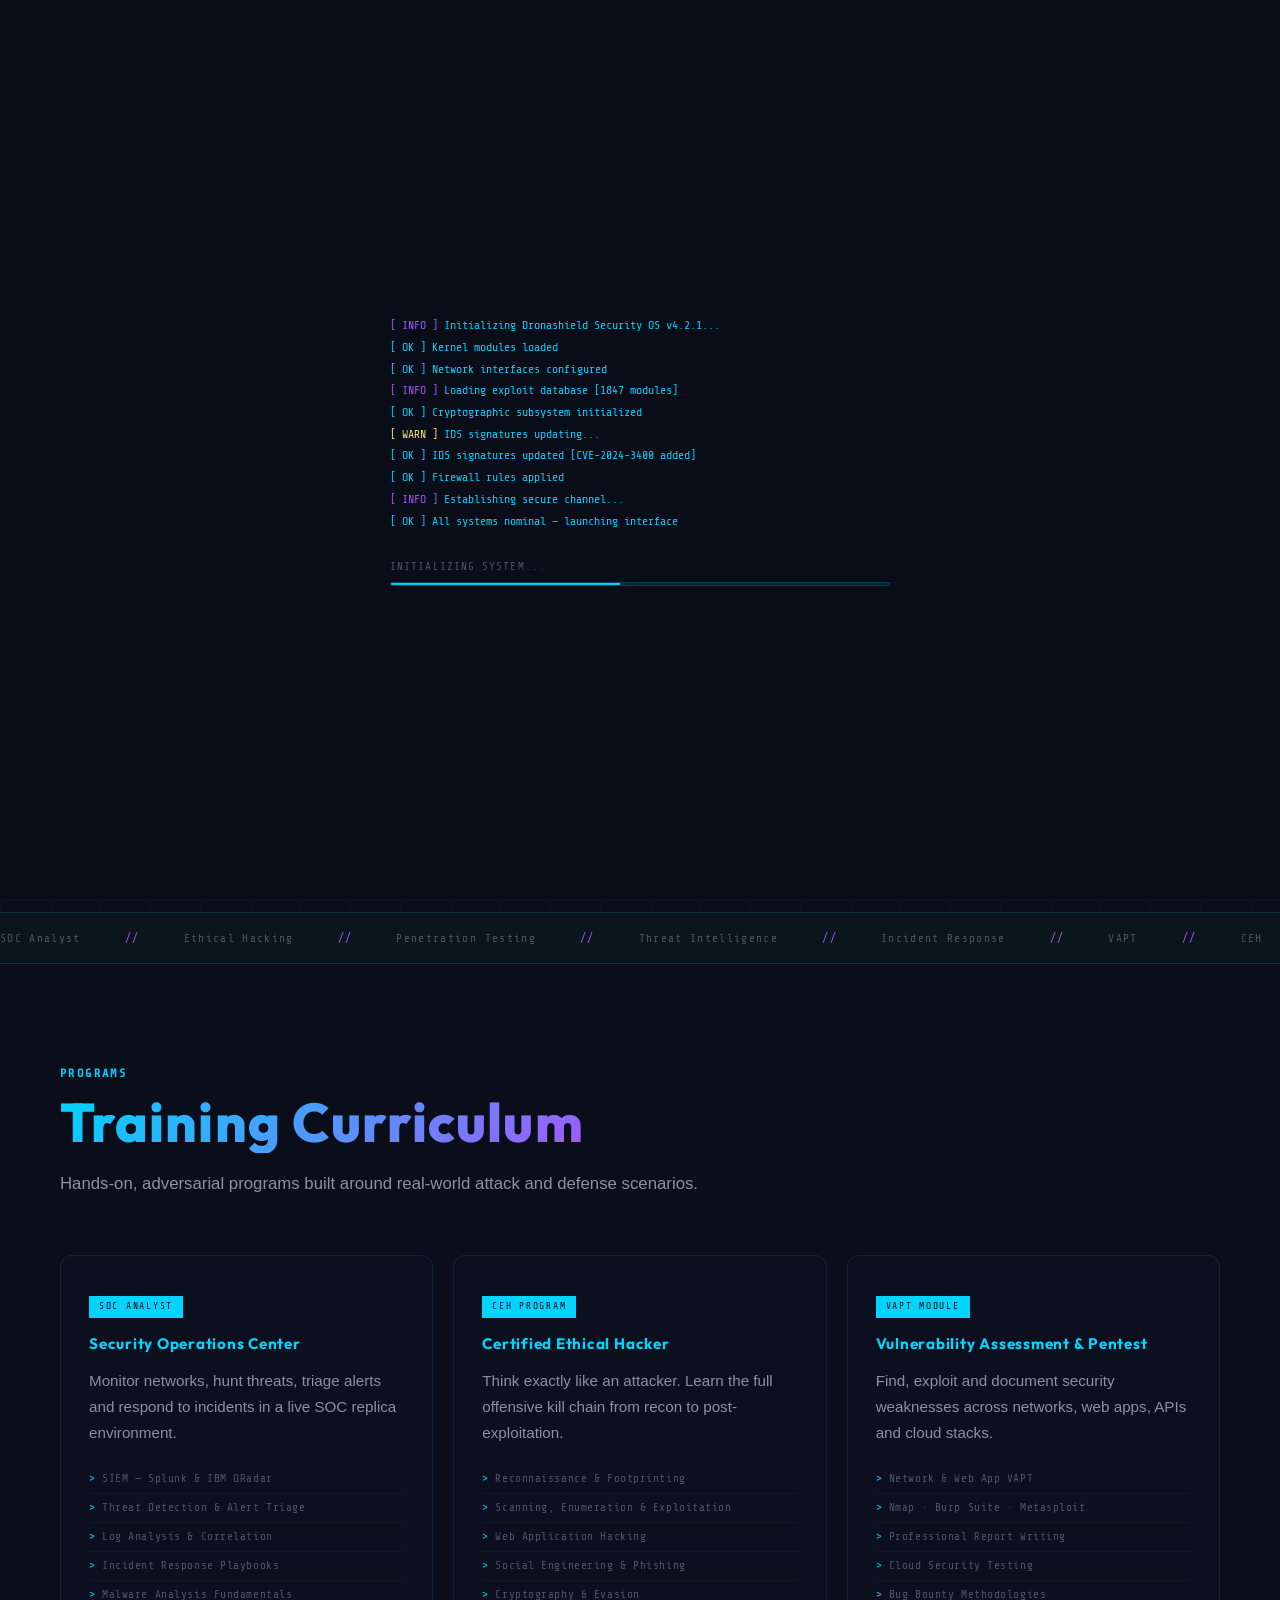
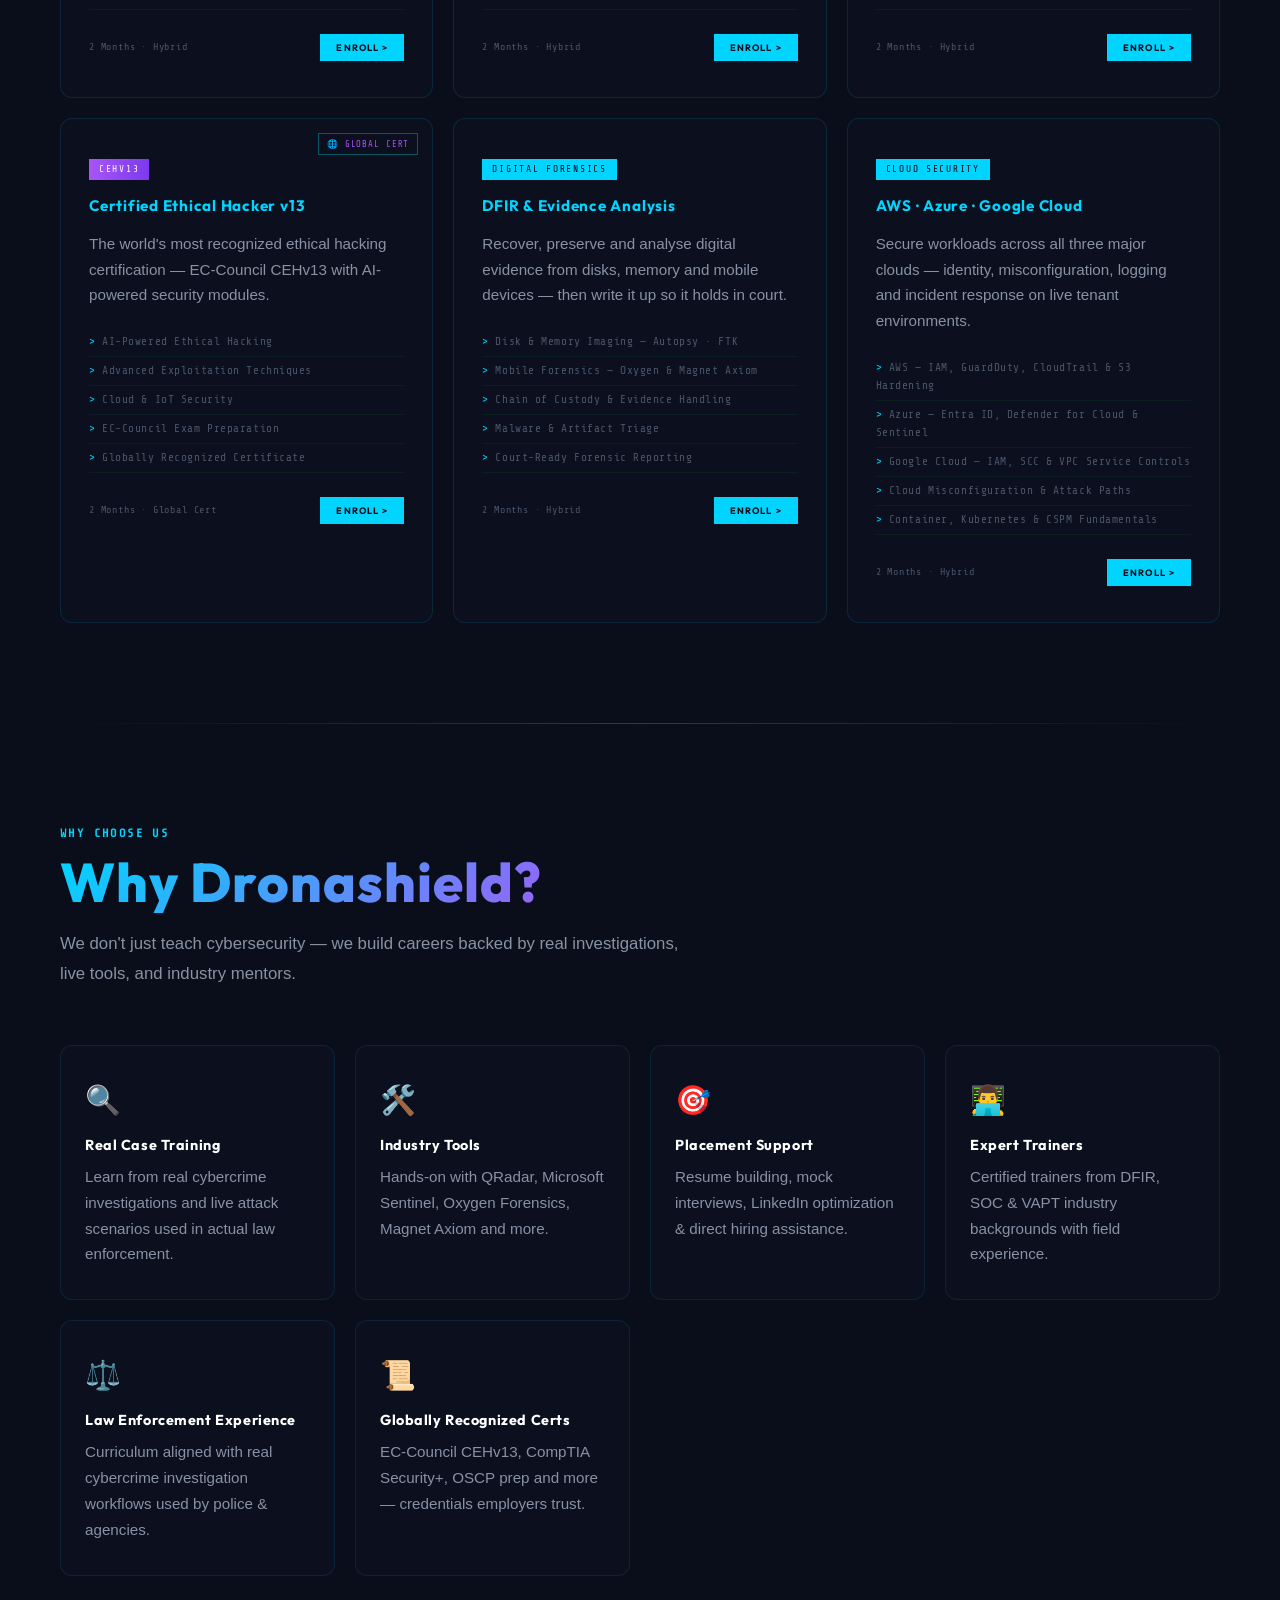
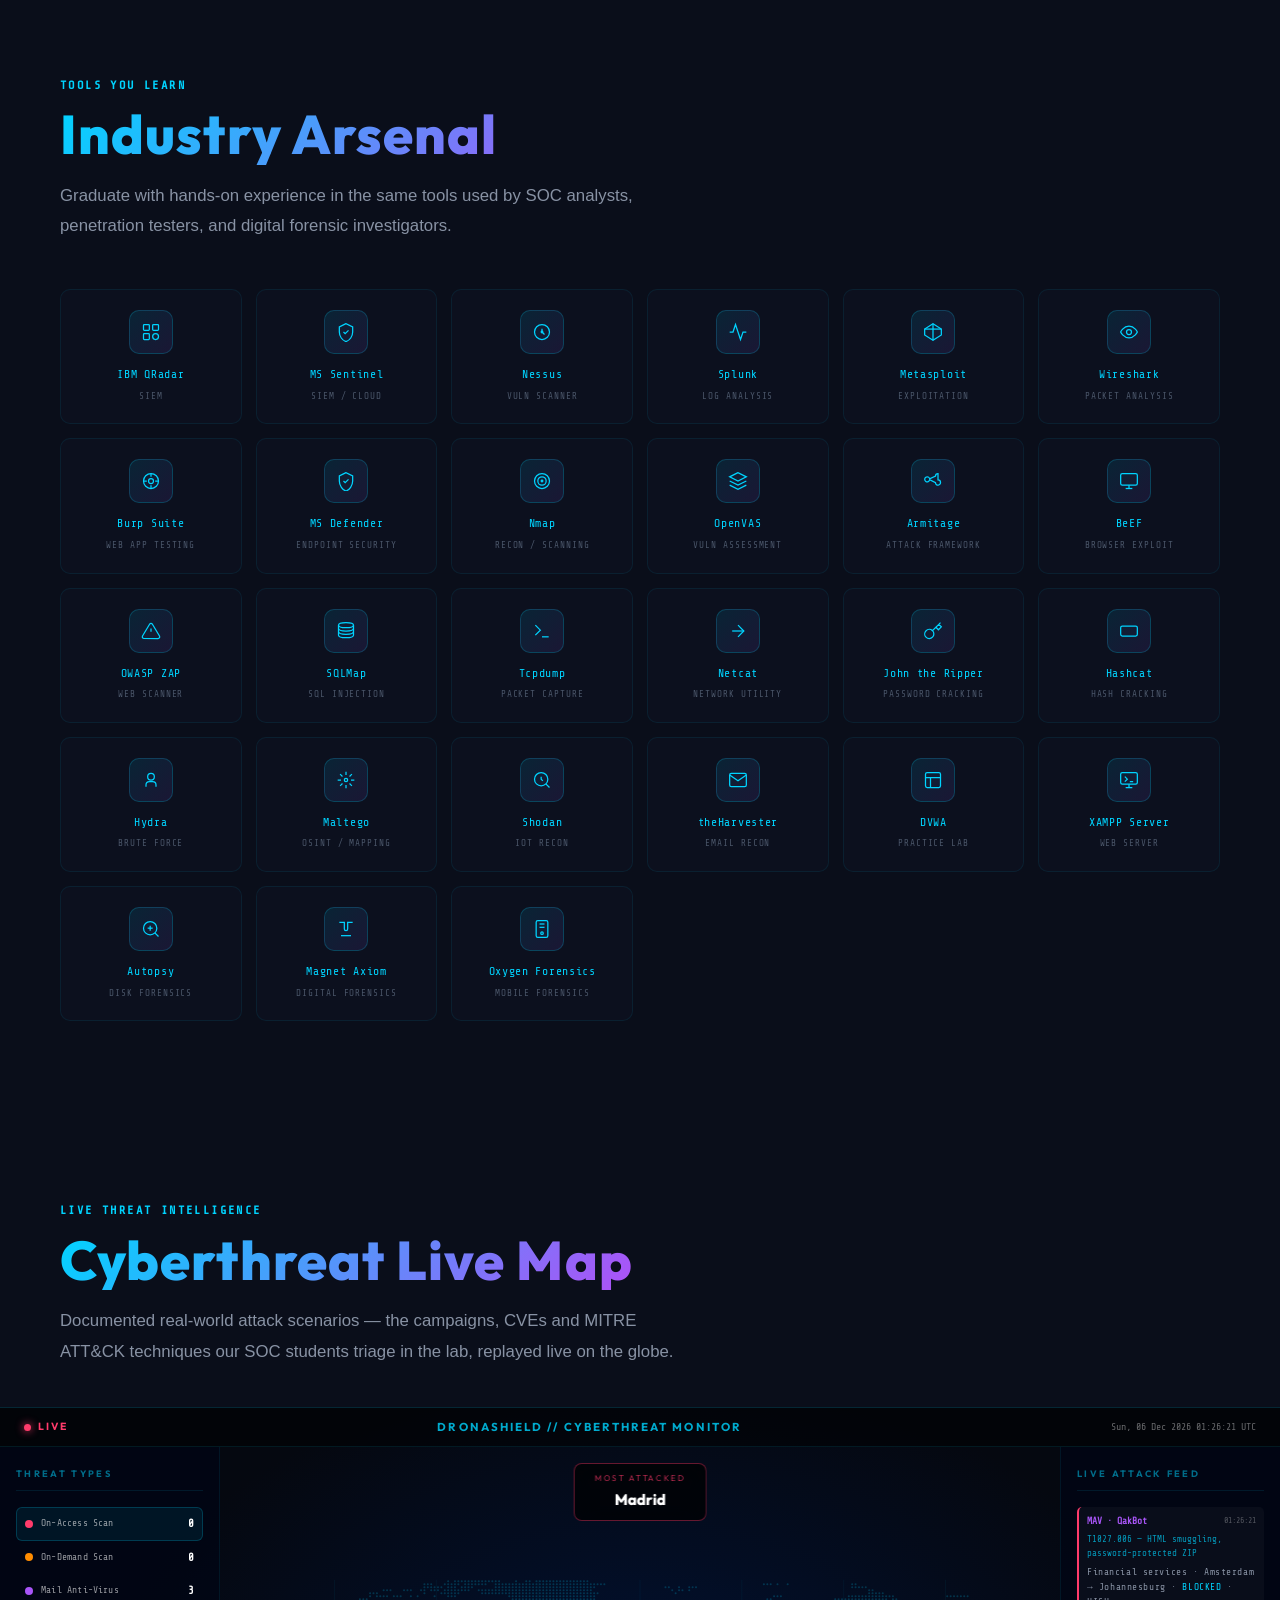
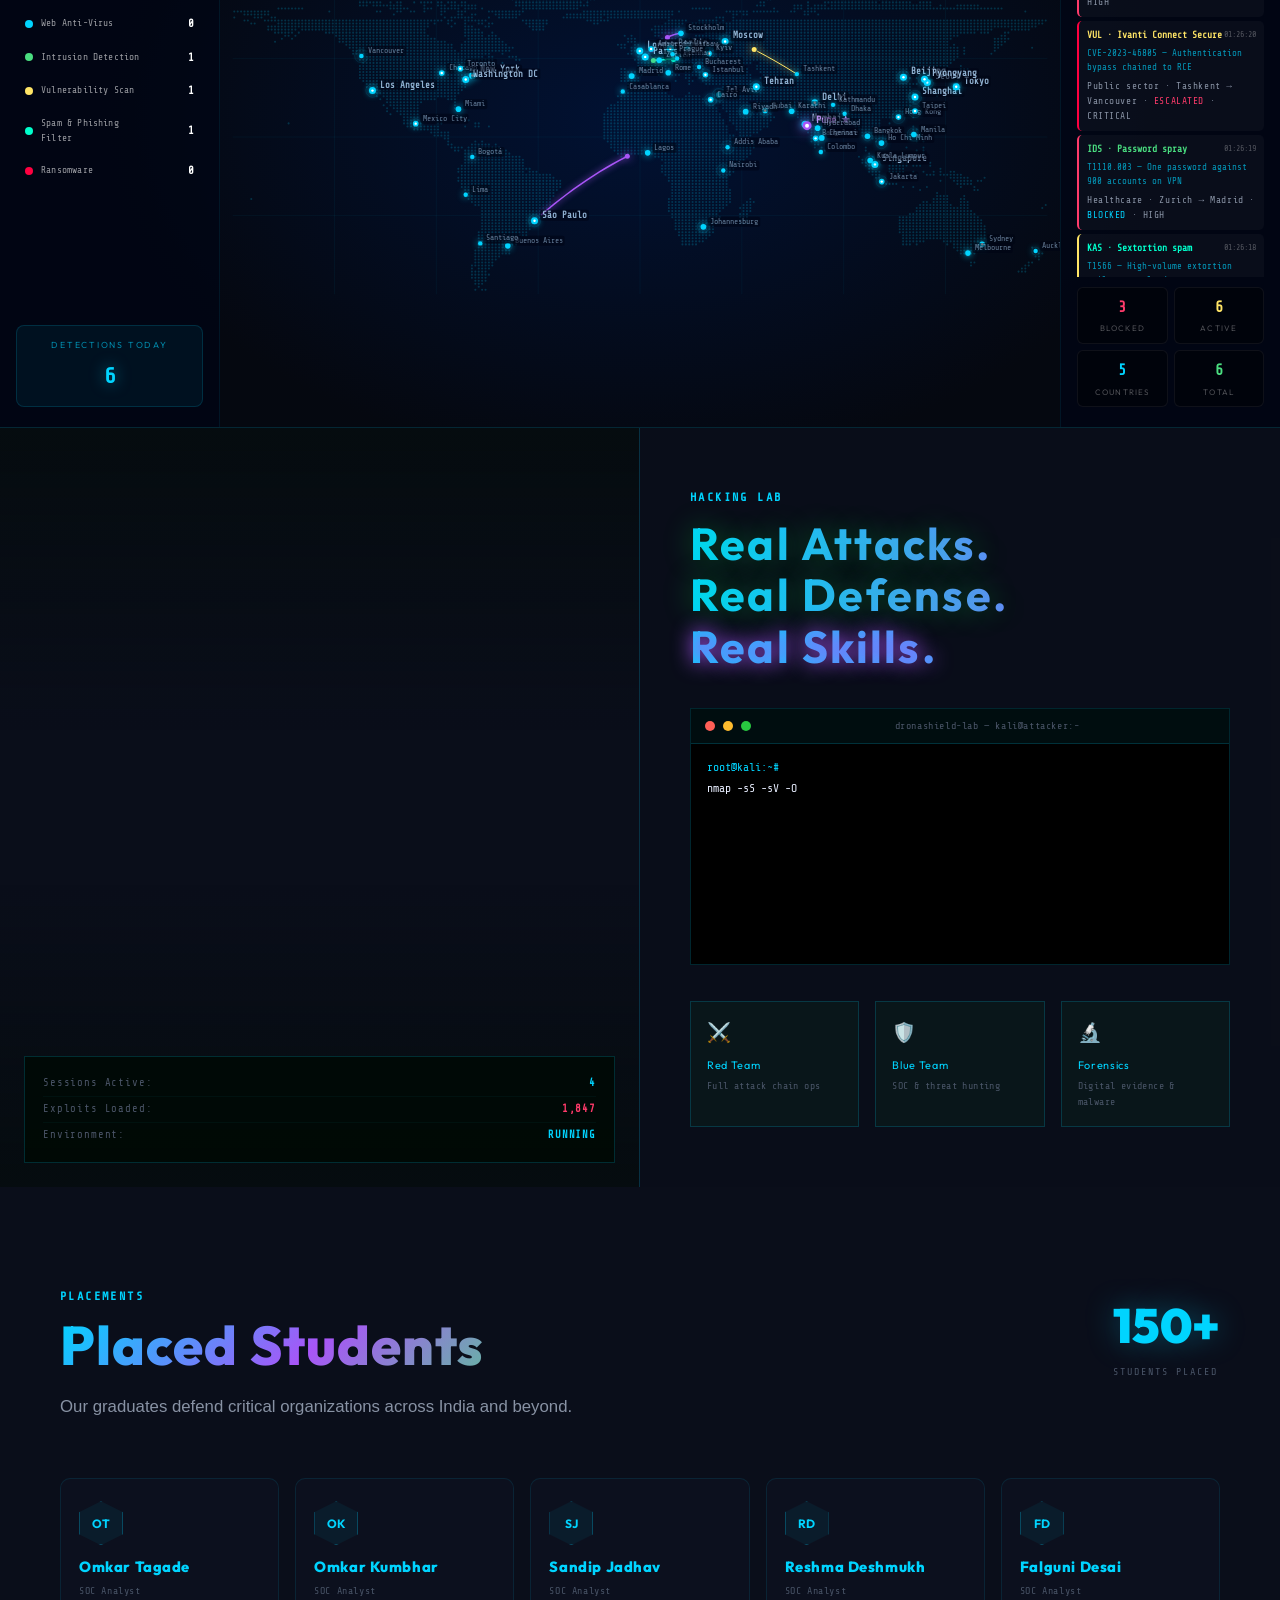
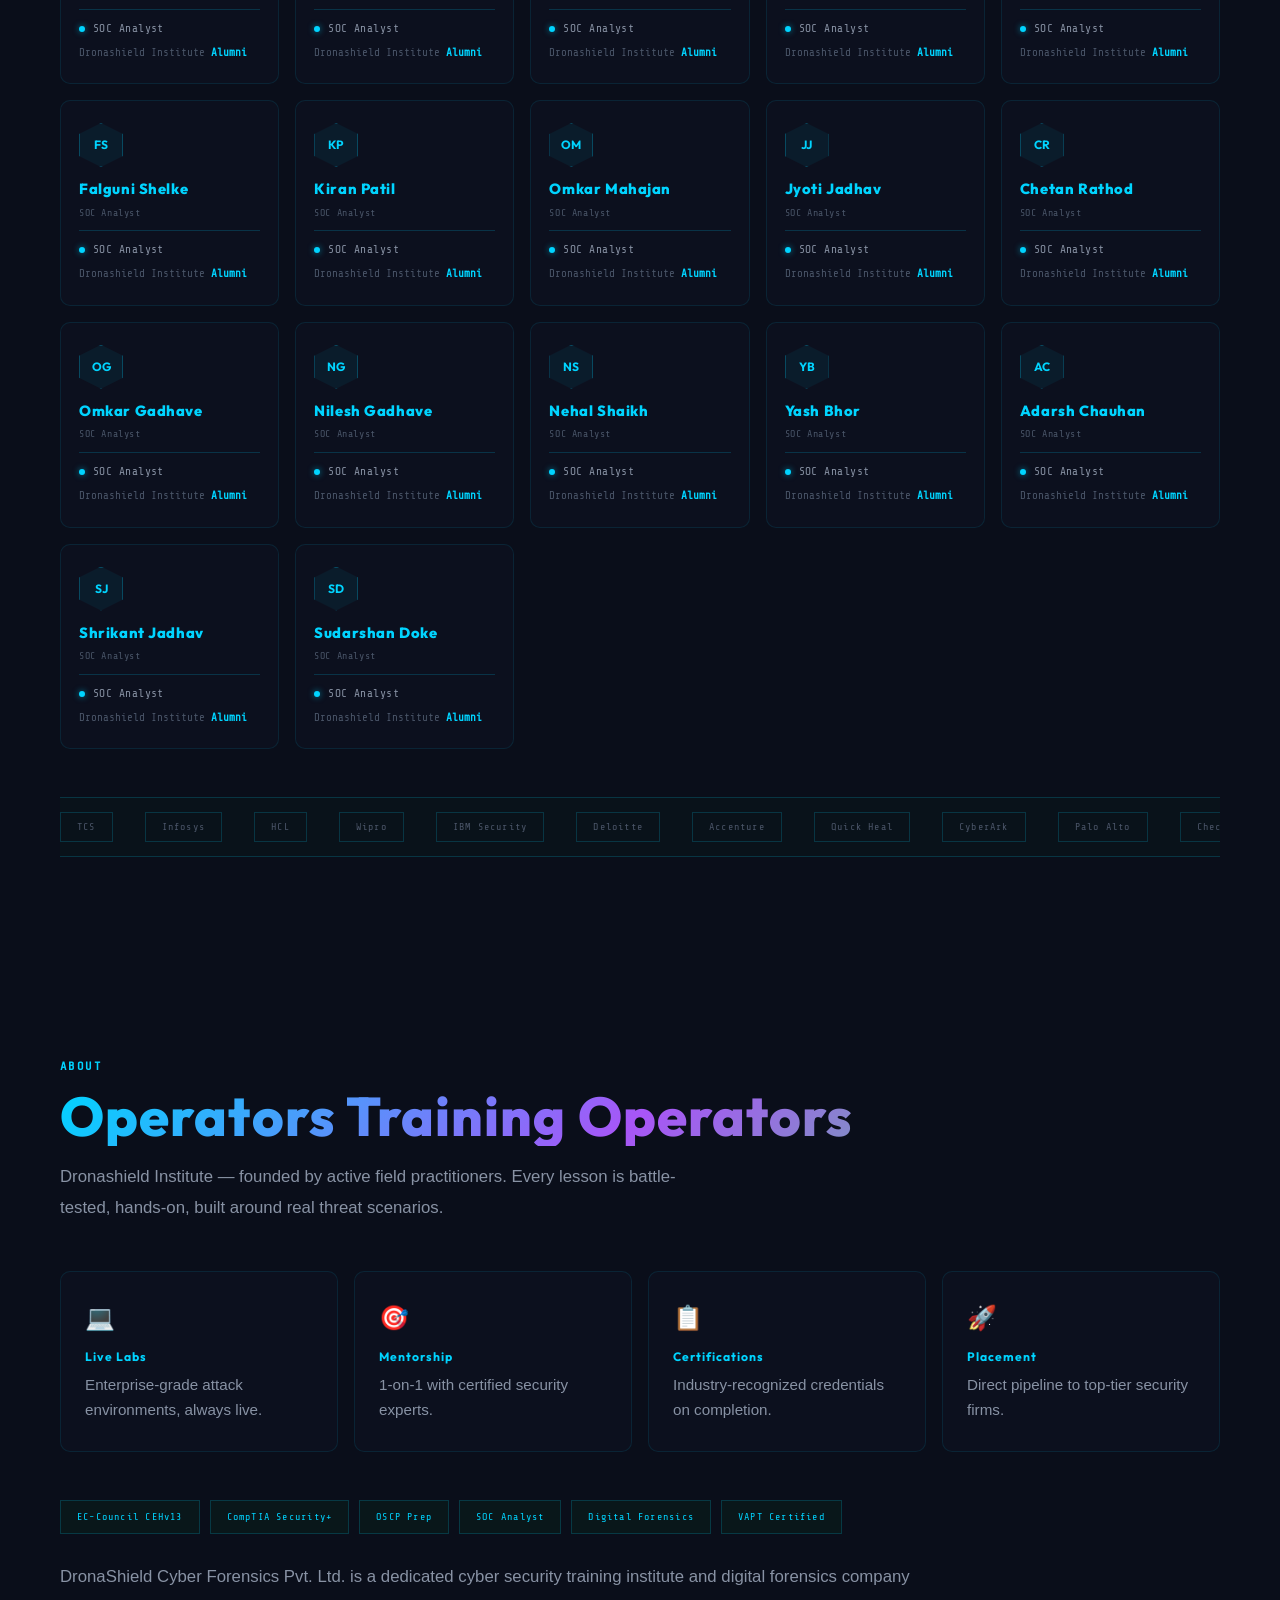
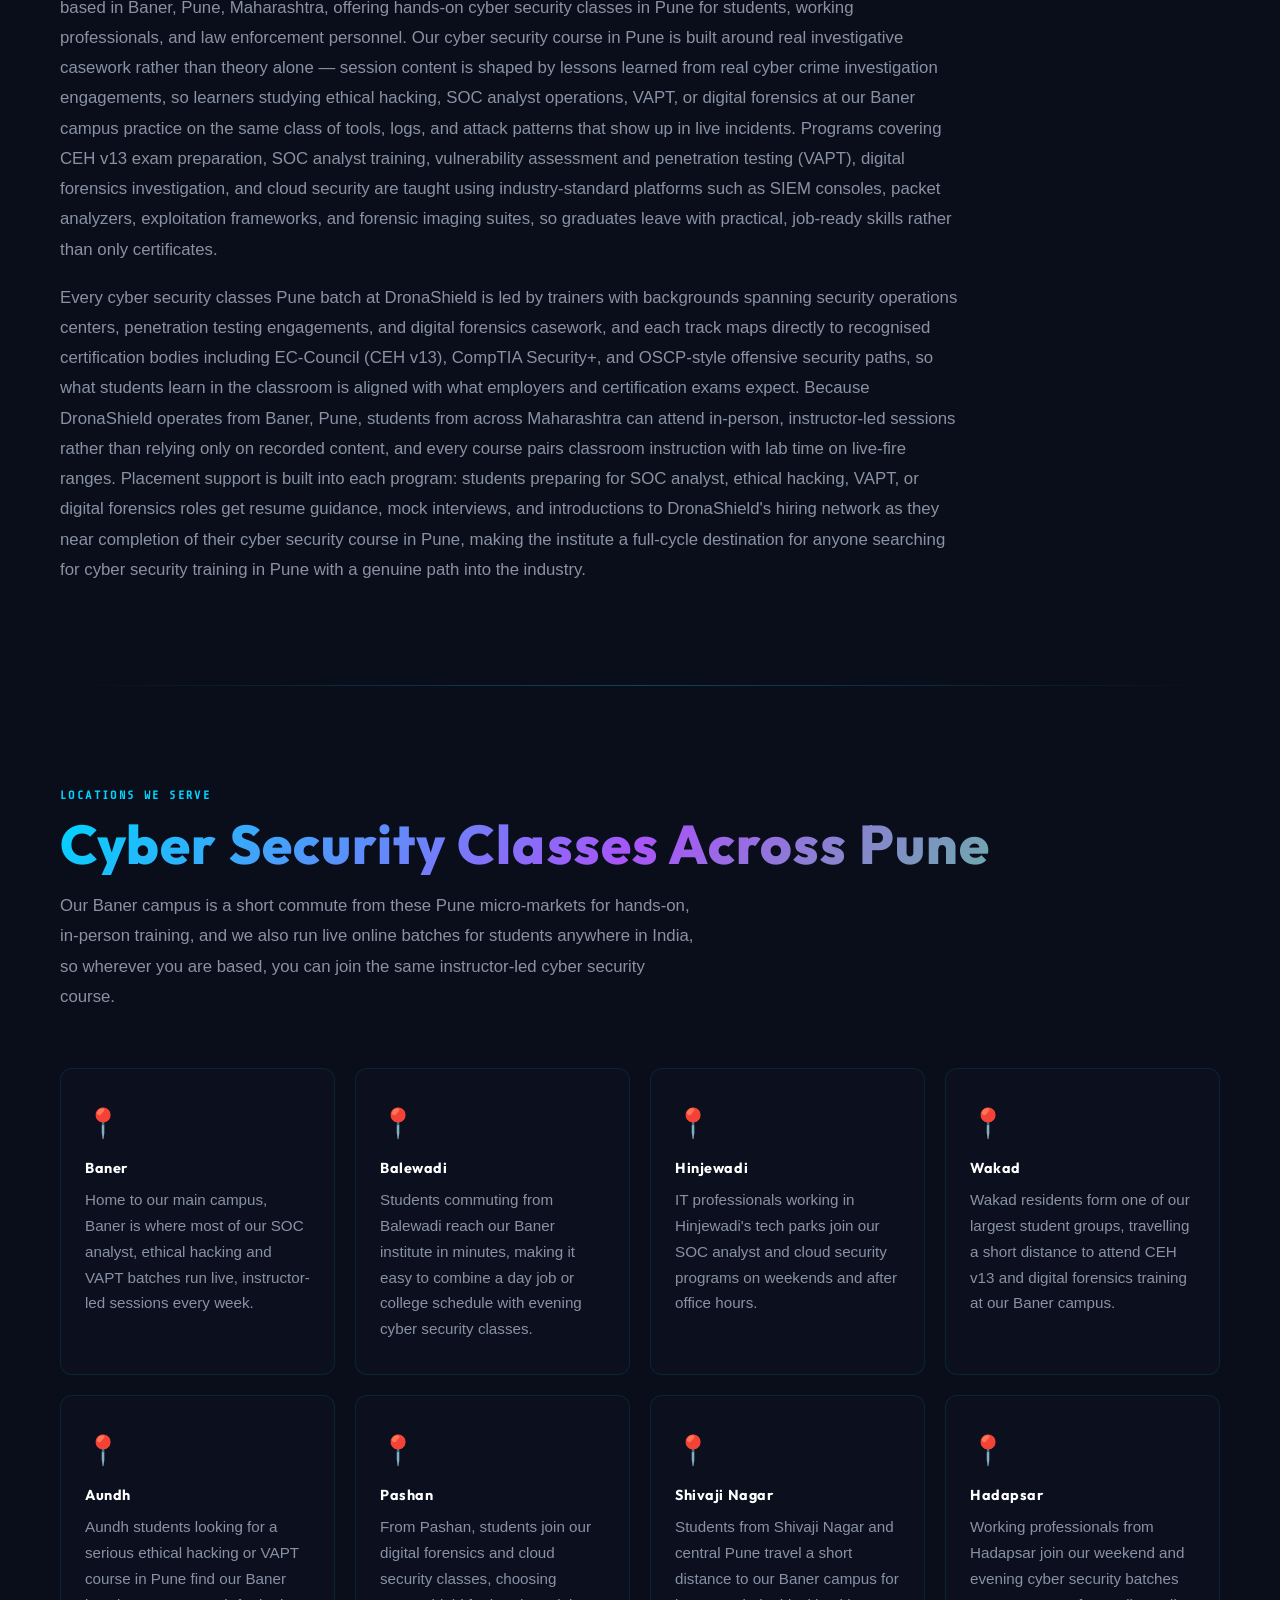
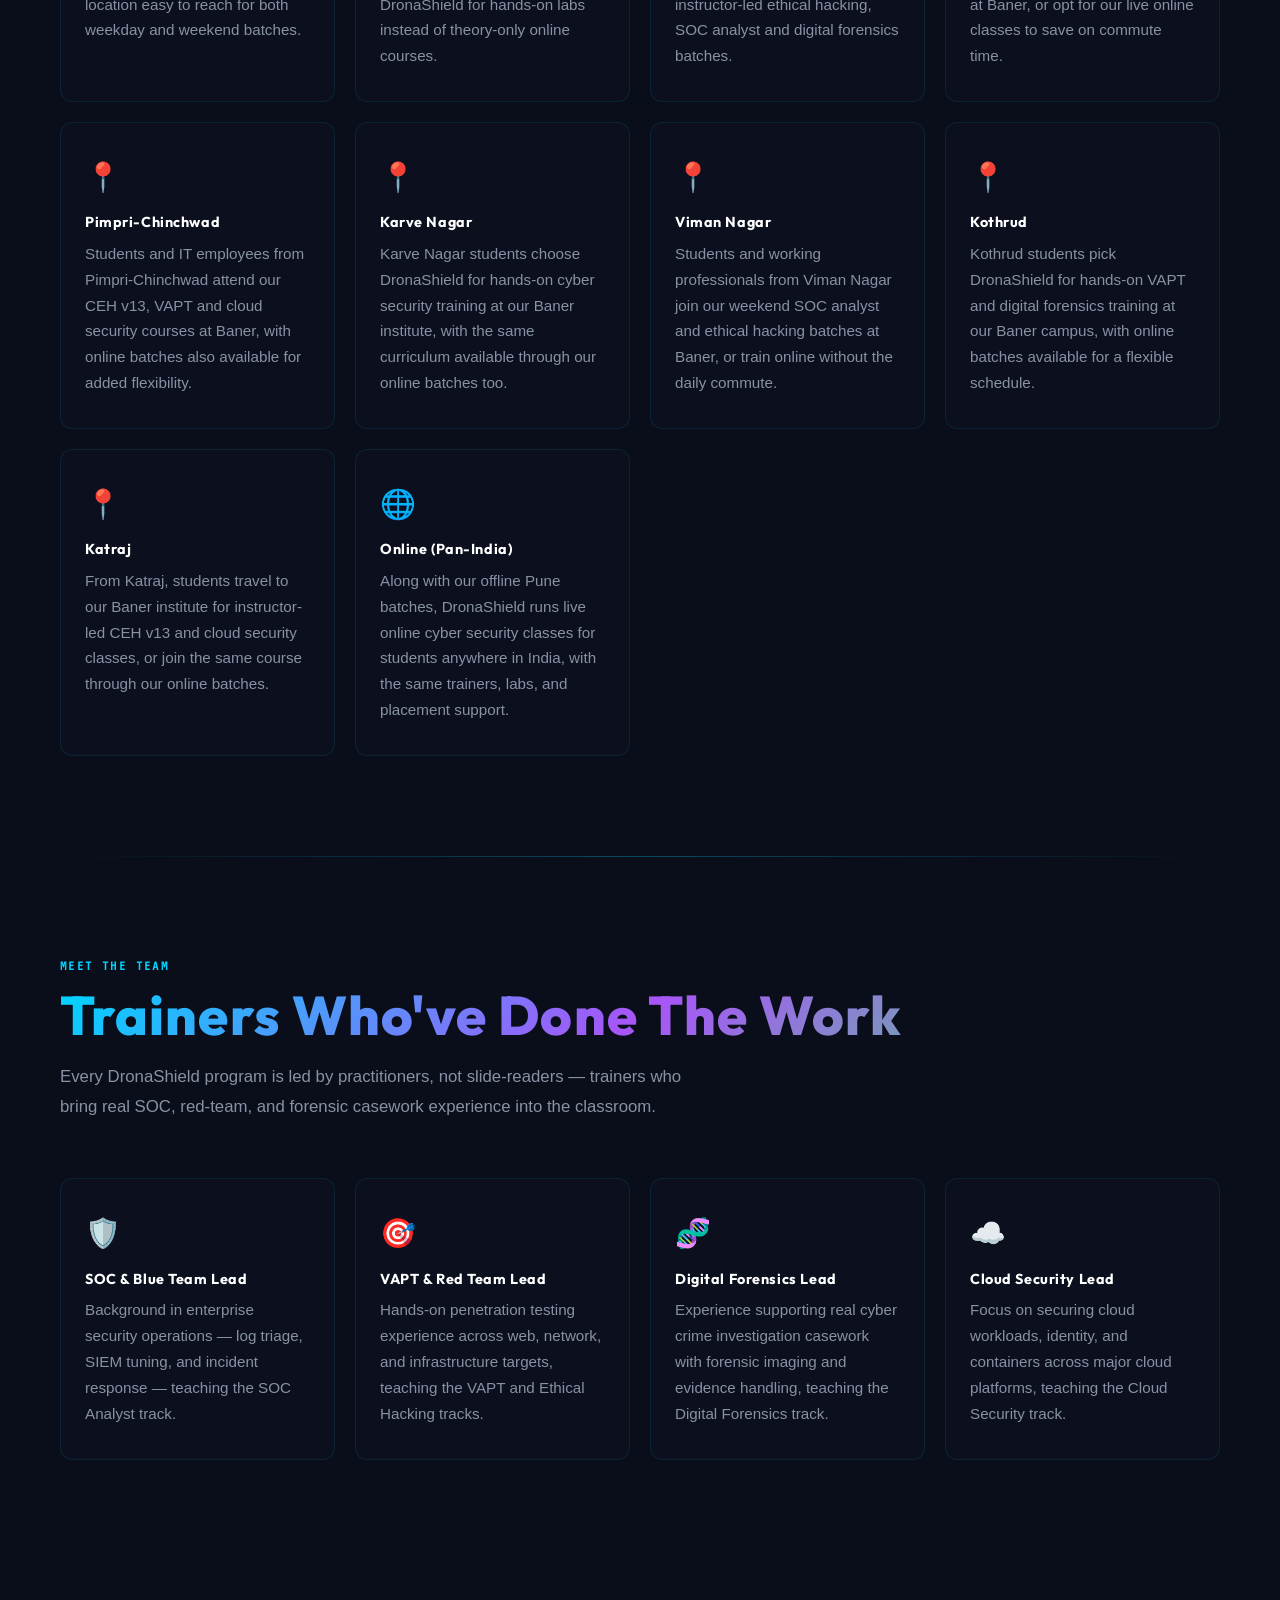
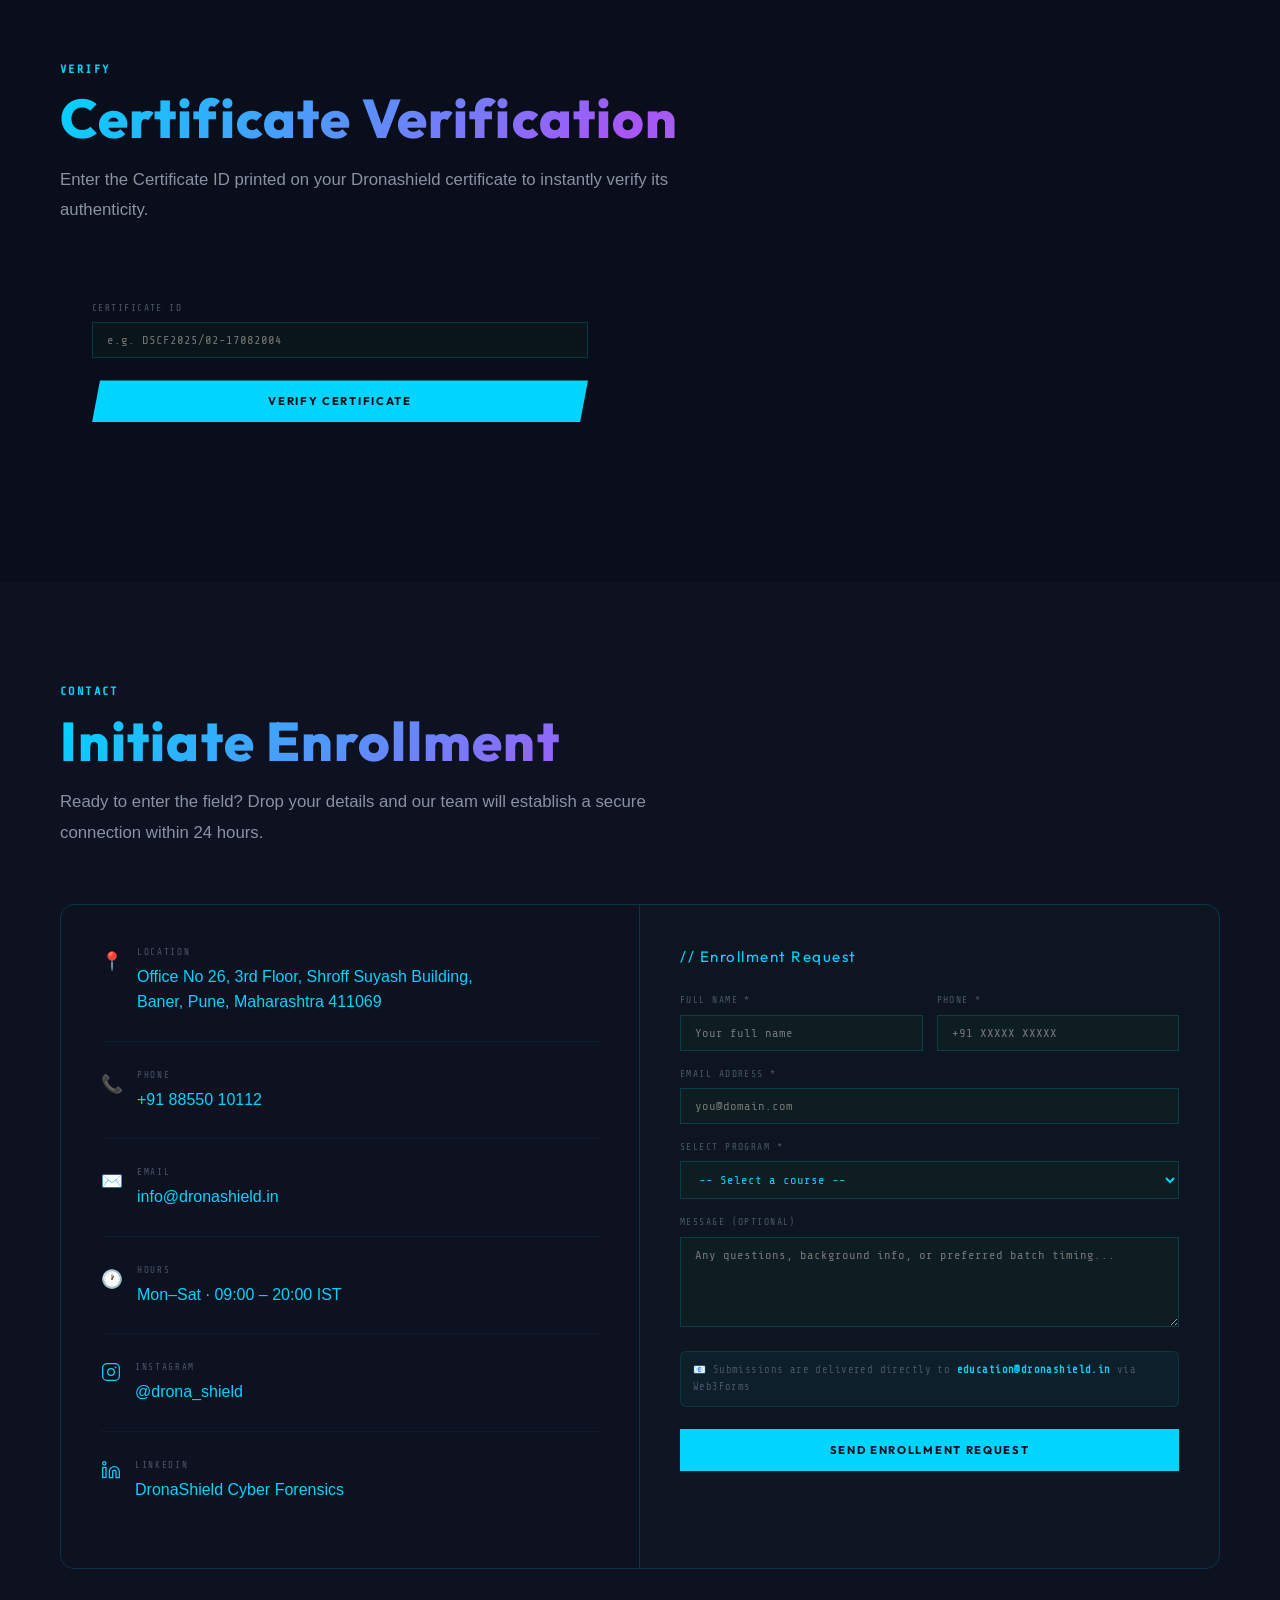
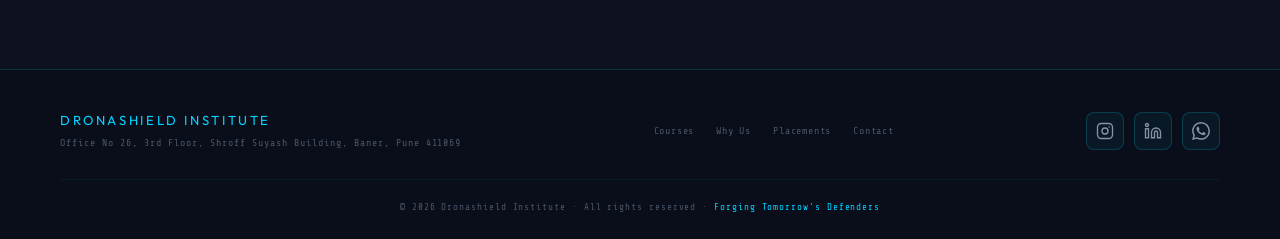
==== commit 59dc21fc: "Add Viman Nagar, Kothrud and Katraj to Locations section" ====
--- a/index.html
+++ b/index.html
@@ -754,6 +754,9 @@
                             <div class="why-card"><div class="why-icon">📍</div><h4>Hadapsar</h4><p>Working professionals from Hadapsar join our weekend and evening cyber security batches at Baner, or opt for our live online classes to save on commute time.</p></div>
                             <div class="why-card"><div class="why-icon">📍</div><h4>Pimpri-Chinchwad</h4><p>Students and IT employees from Pimpri-Chinchwad attend our CEH v13, VAPT and cloud security courses at Baner, with online batches also available for added flexibility.</p></div>
                             <div class="why-card"><div class="why-icon">📍</div><h4>Karve Nagar</h4><p>Karve Nagar students choose DronaShield for hands-on cyber security training at our Baner institute, with the same curriculum available through our online batches too.</p></div>
+                            <div class="why-card"><div class="why-icon">📍</div><h4>Viman Nagar</h4><p>Students and working professionals from Viman Nagar join our weekend SOC analyst and ethical hacking batches at Baner, or train online without the daily commute.</p></div>
+                            <div class="why-card"><div class="why-icon">📍</div><h4>Kothrud</h4><p>Kothrud students pick DronaShield for hands-on VAPT and digital forensics training at our Baner campus, with online batches available for a flexible schedule.</p></div>
+                            <div class="why-card"><div class="why-icon">📍</div><h4>Katraj</h4><p>From Katraj, students travel to our Baner institute for instructor-led CEH v13 and cloud security classes, or join the same course through our online batches.</p></div>
                             <div class="why-card"><div class="why-icon">🌐</div><h4>Online (Pan-India)</h4><p>Along with our offline Pune batches, DronaShield runs live online cyber security classes for students anywhere in India, with the same trainers, labs, and placement support.</p></div>
                               </div>
                               </section>
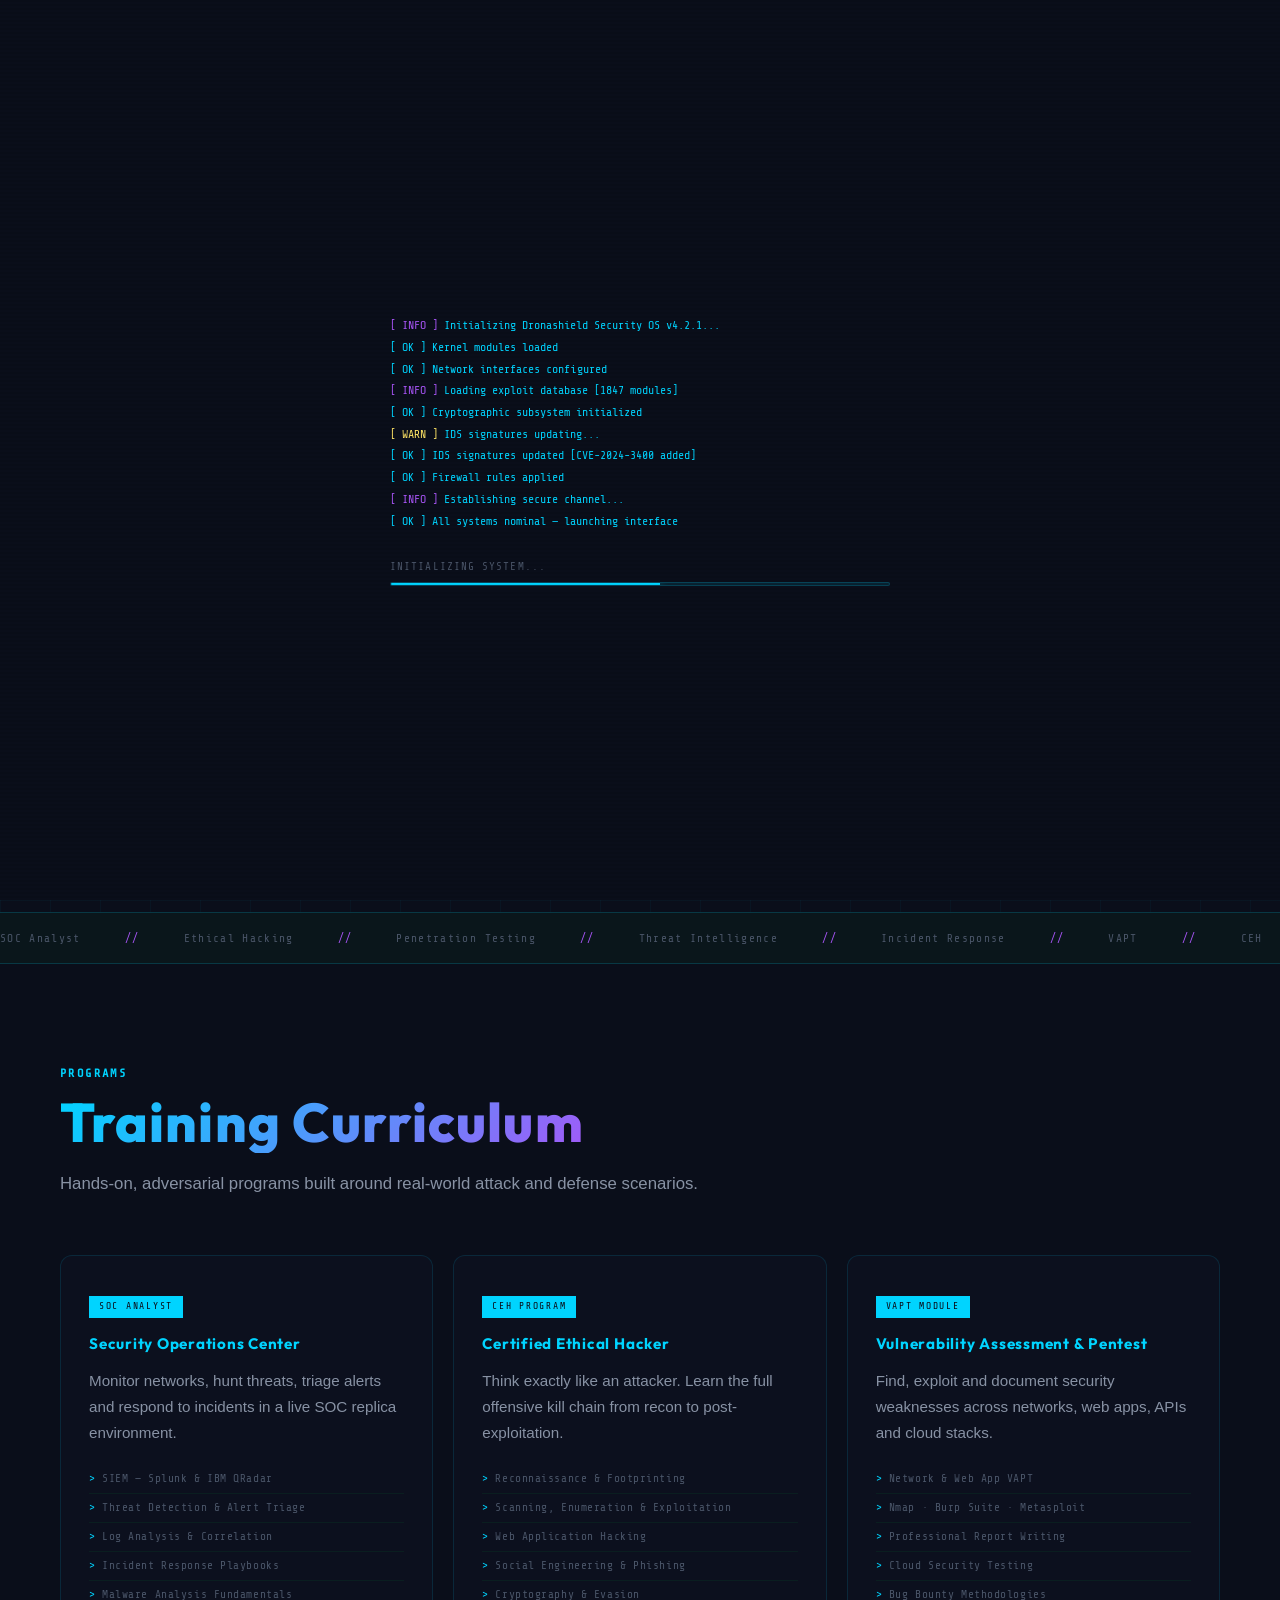
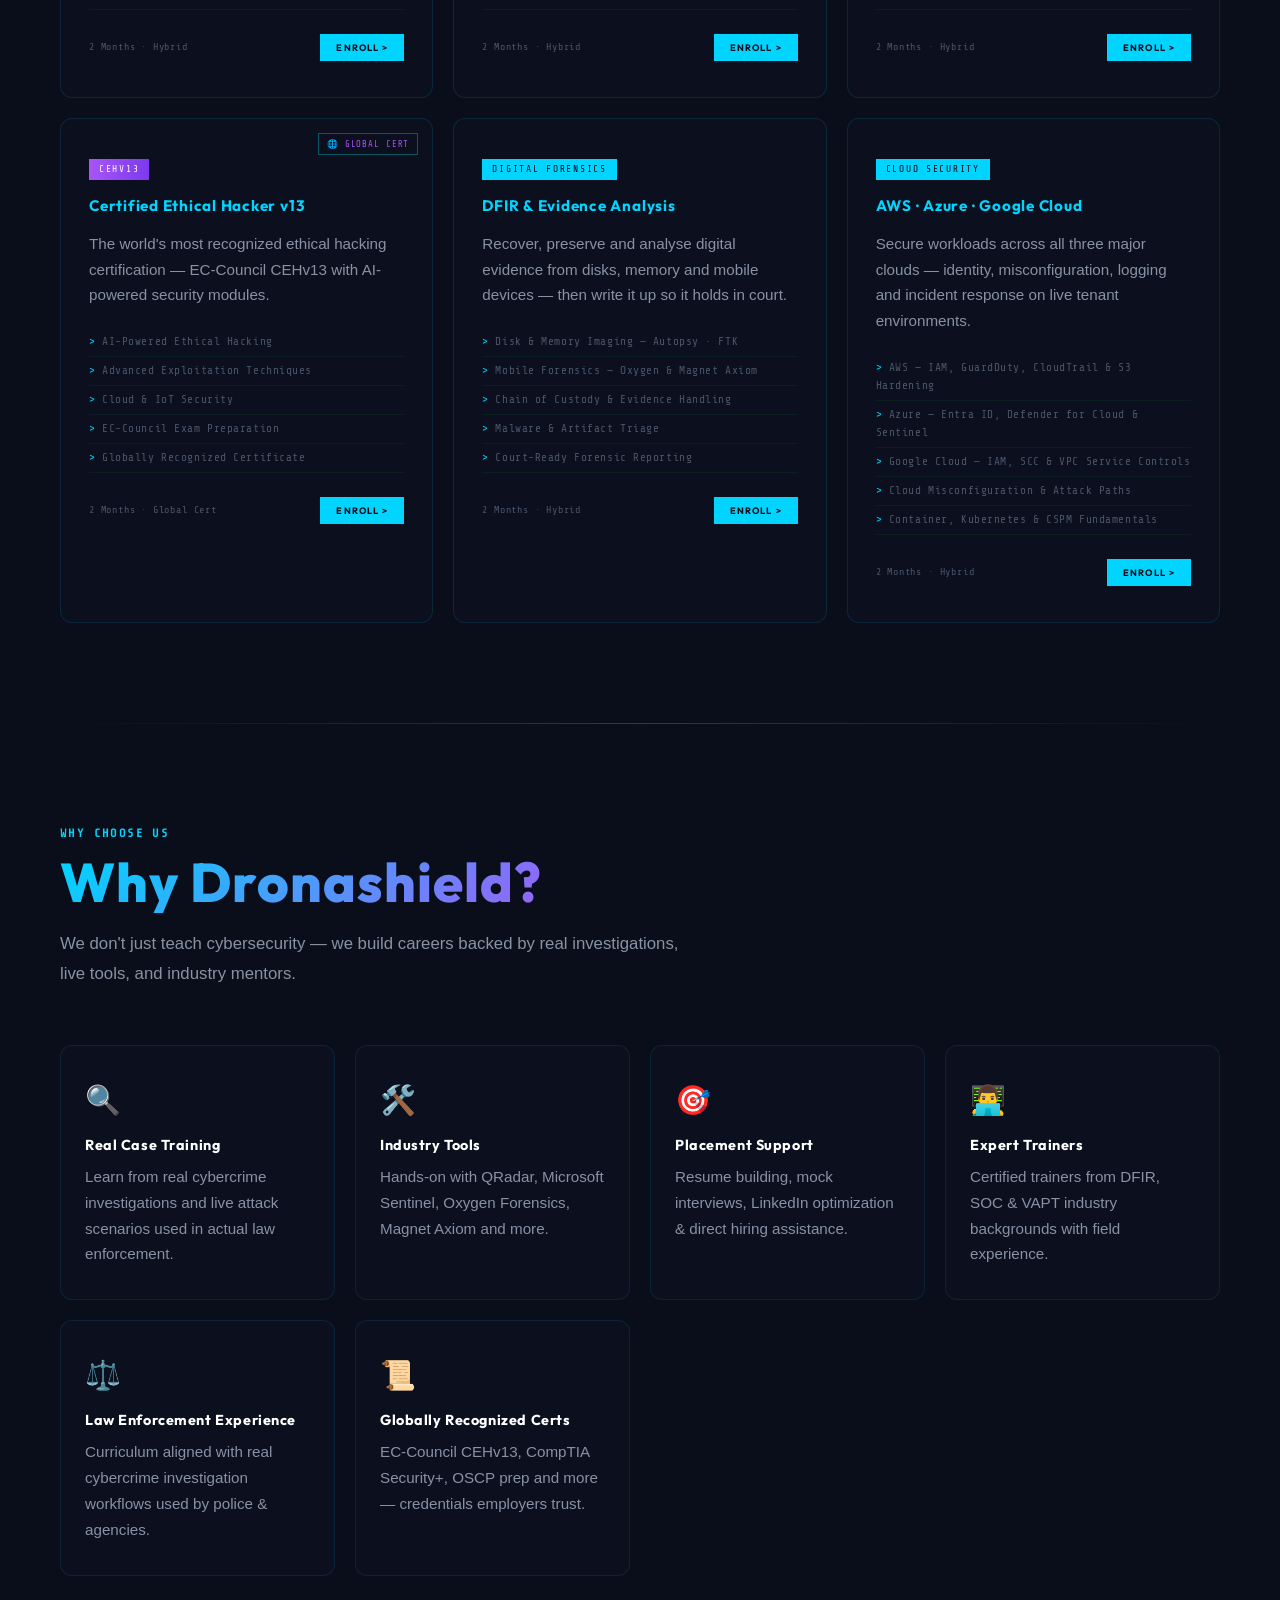
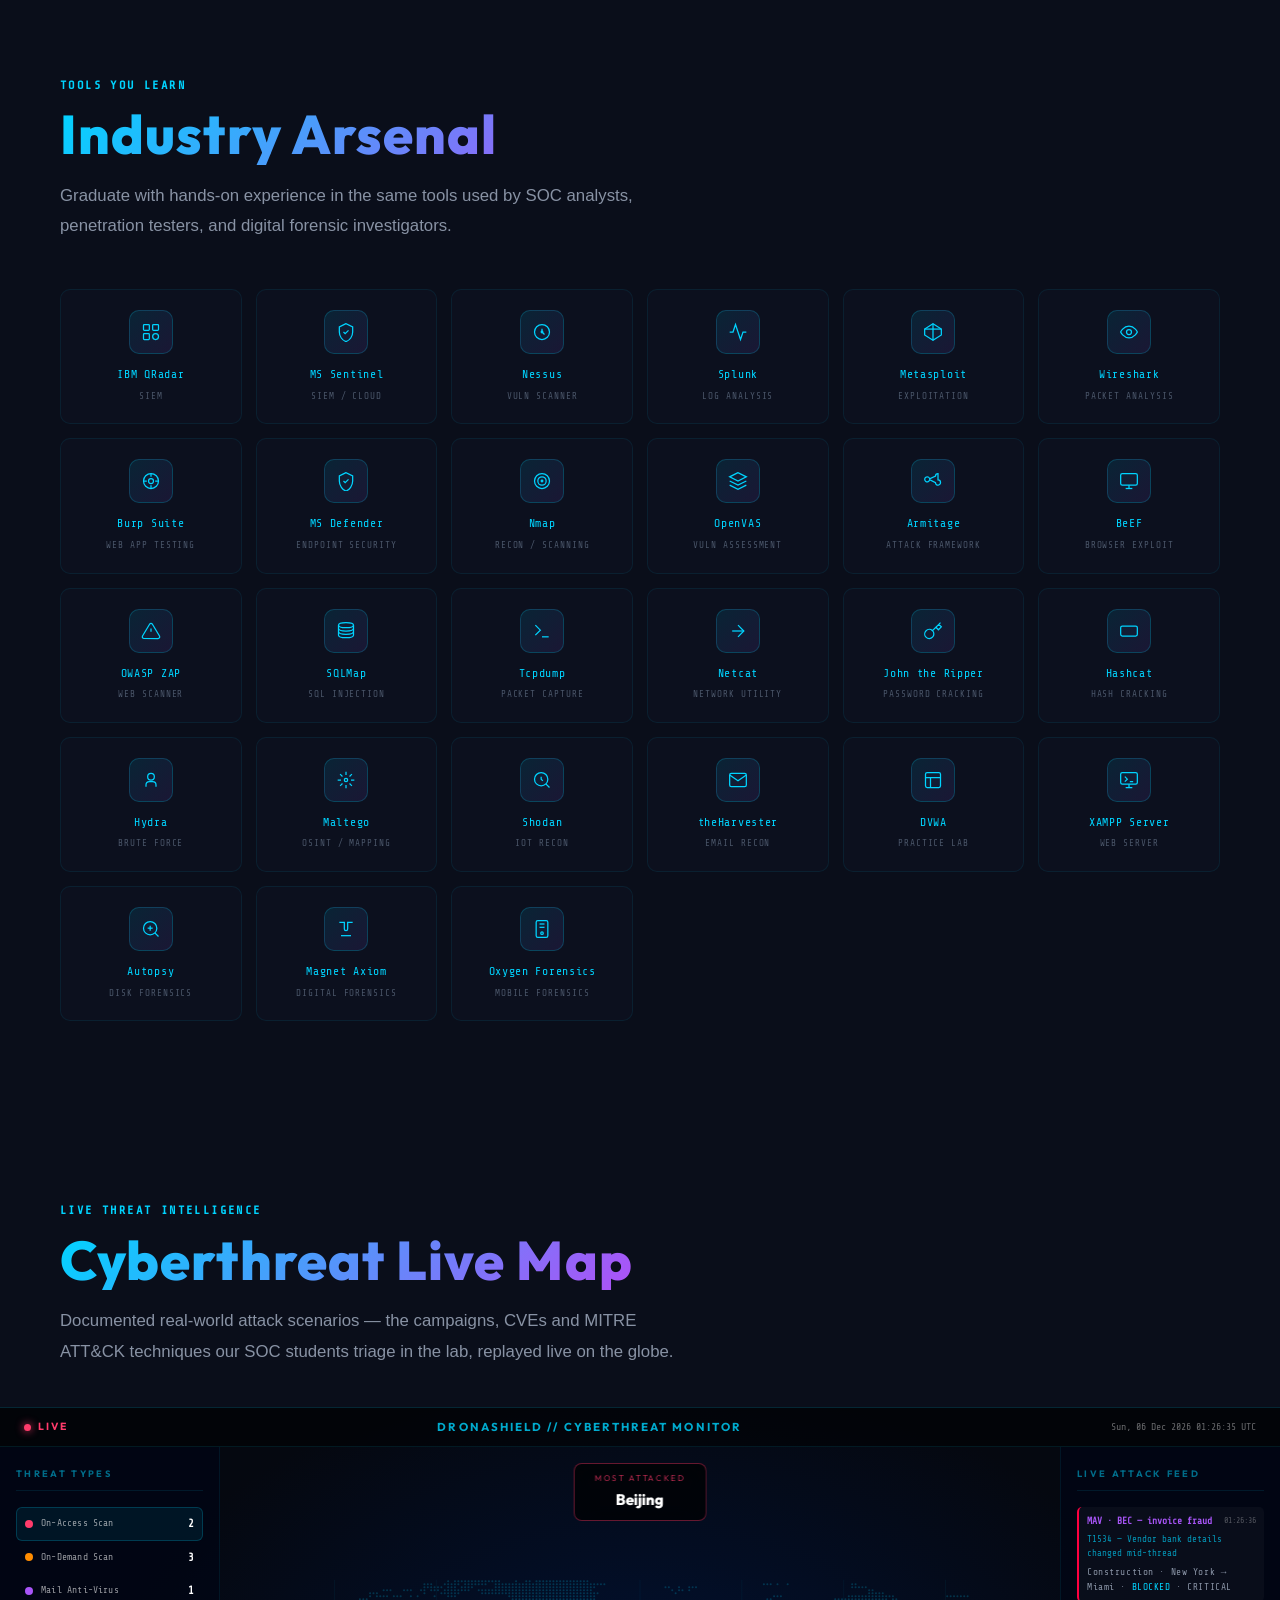
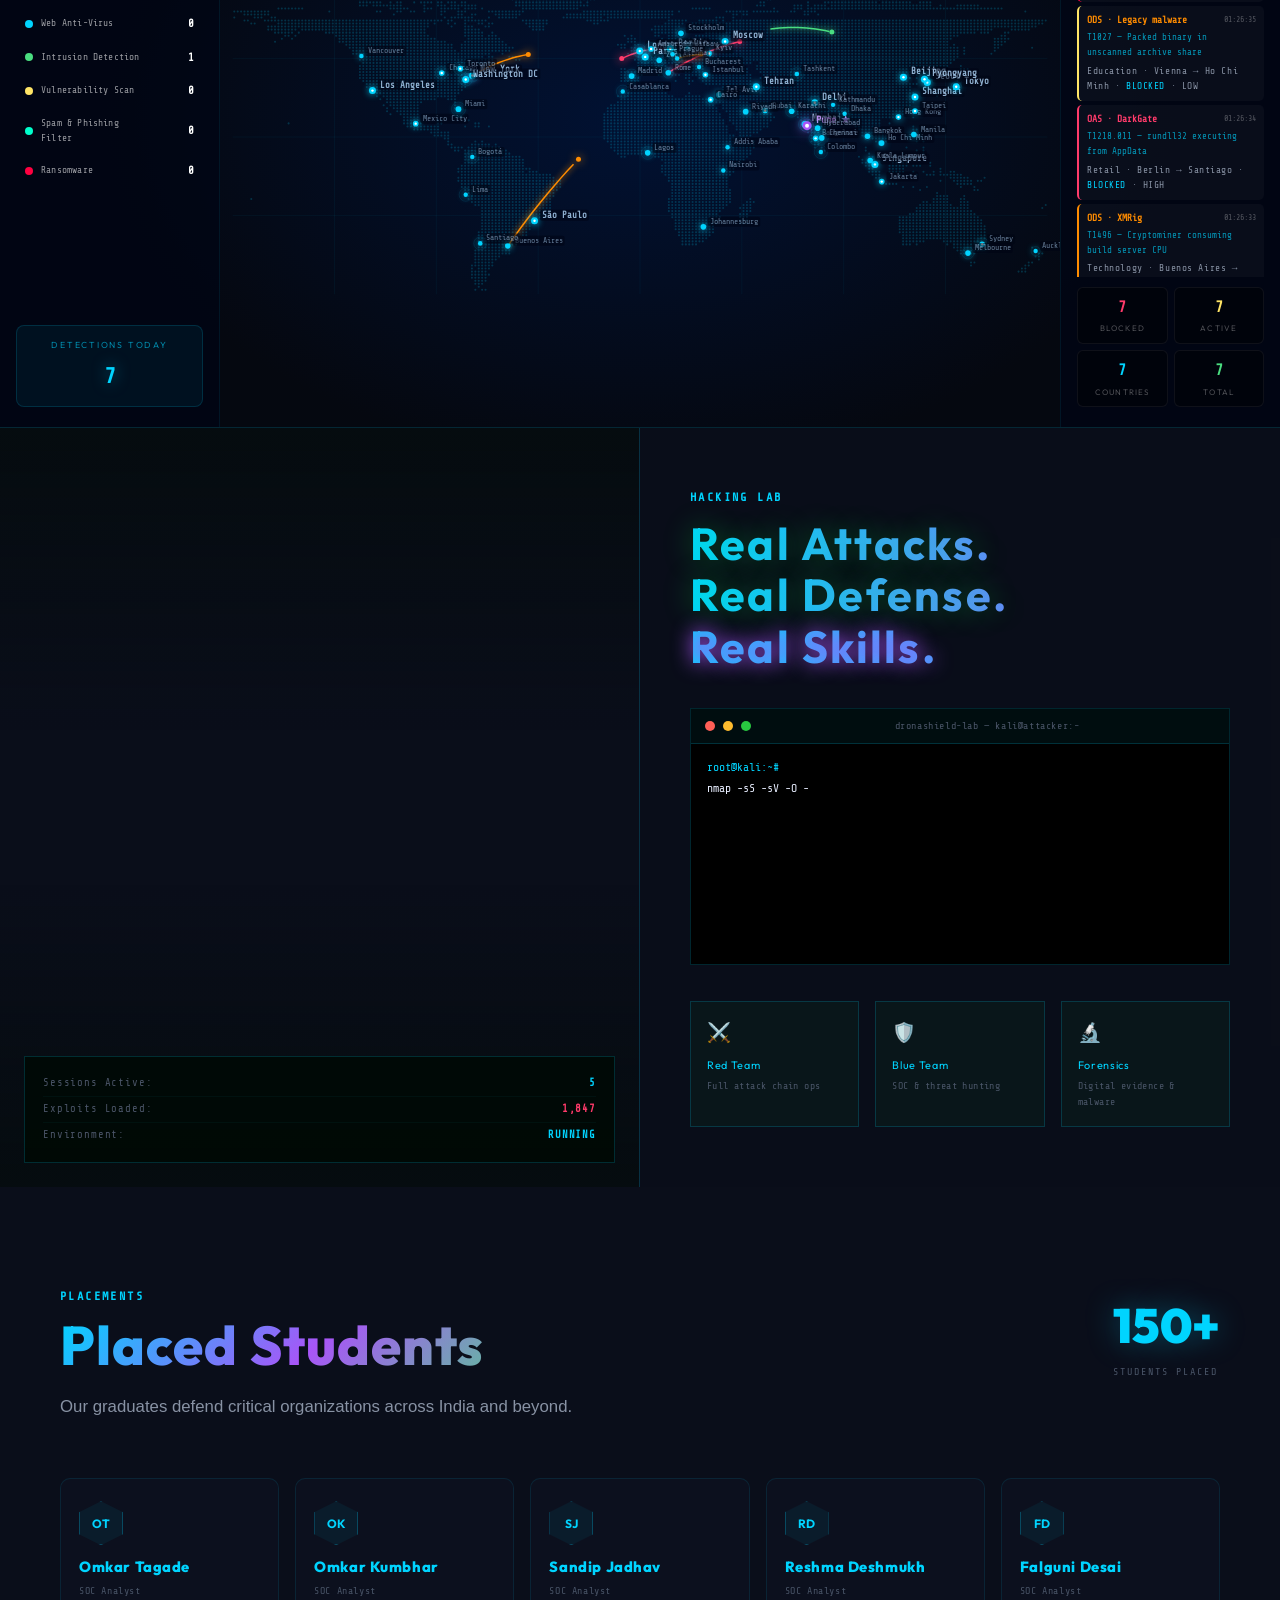
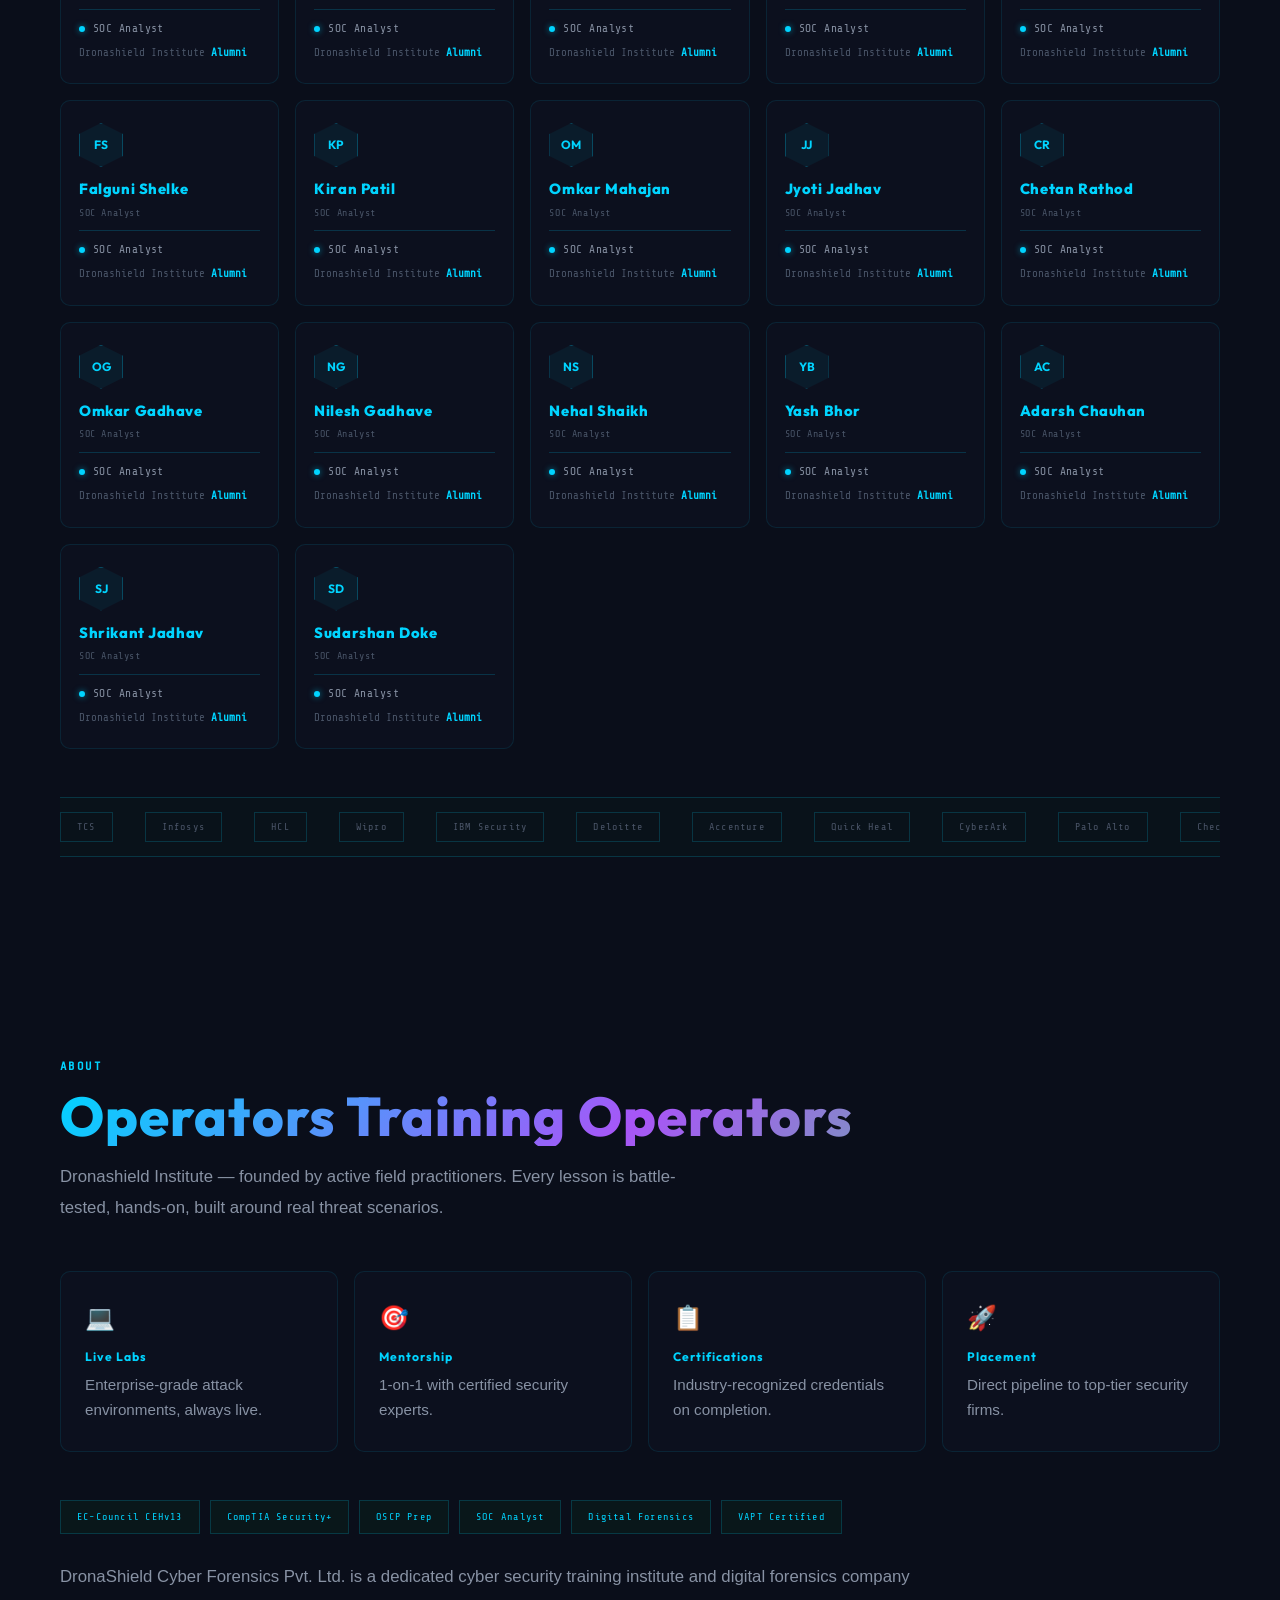
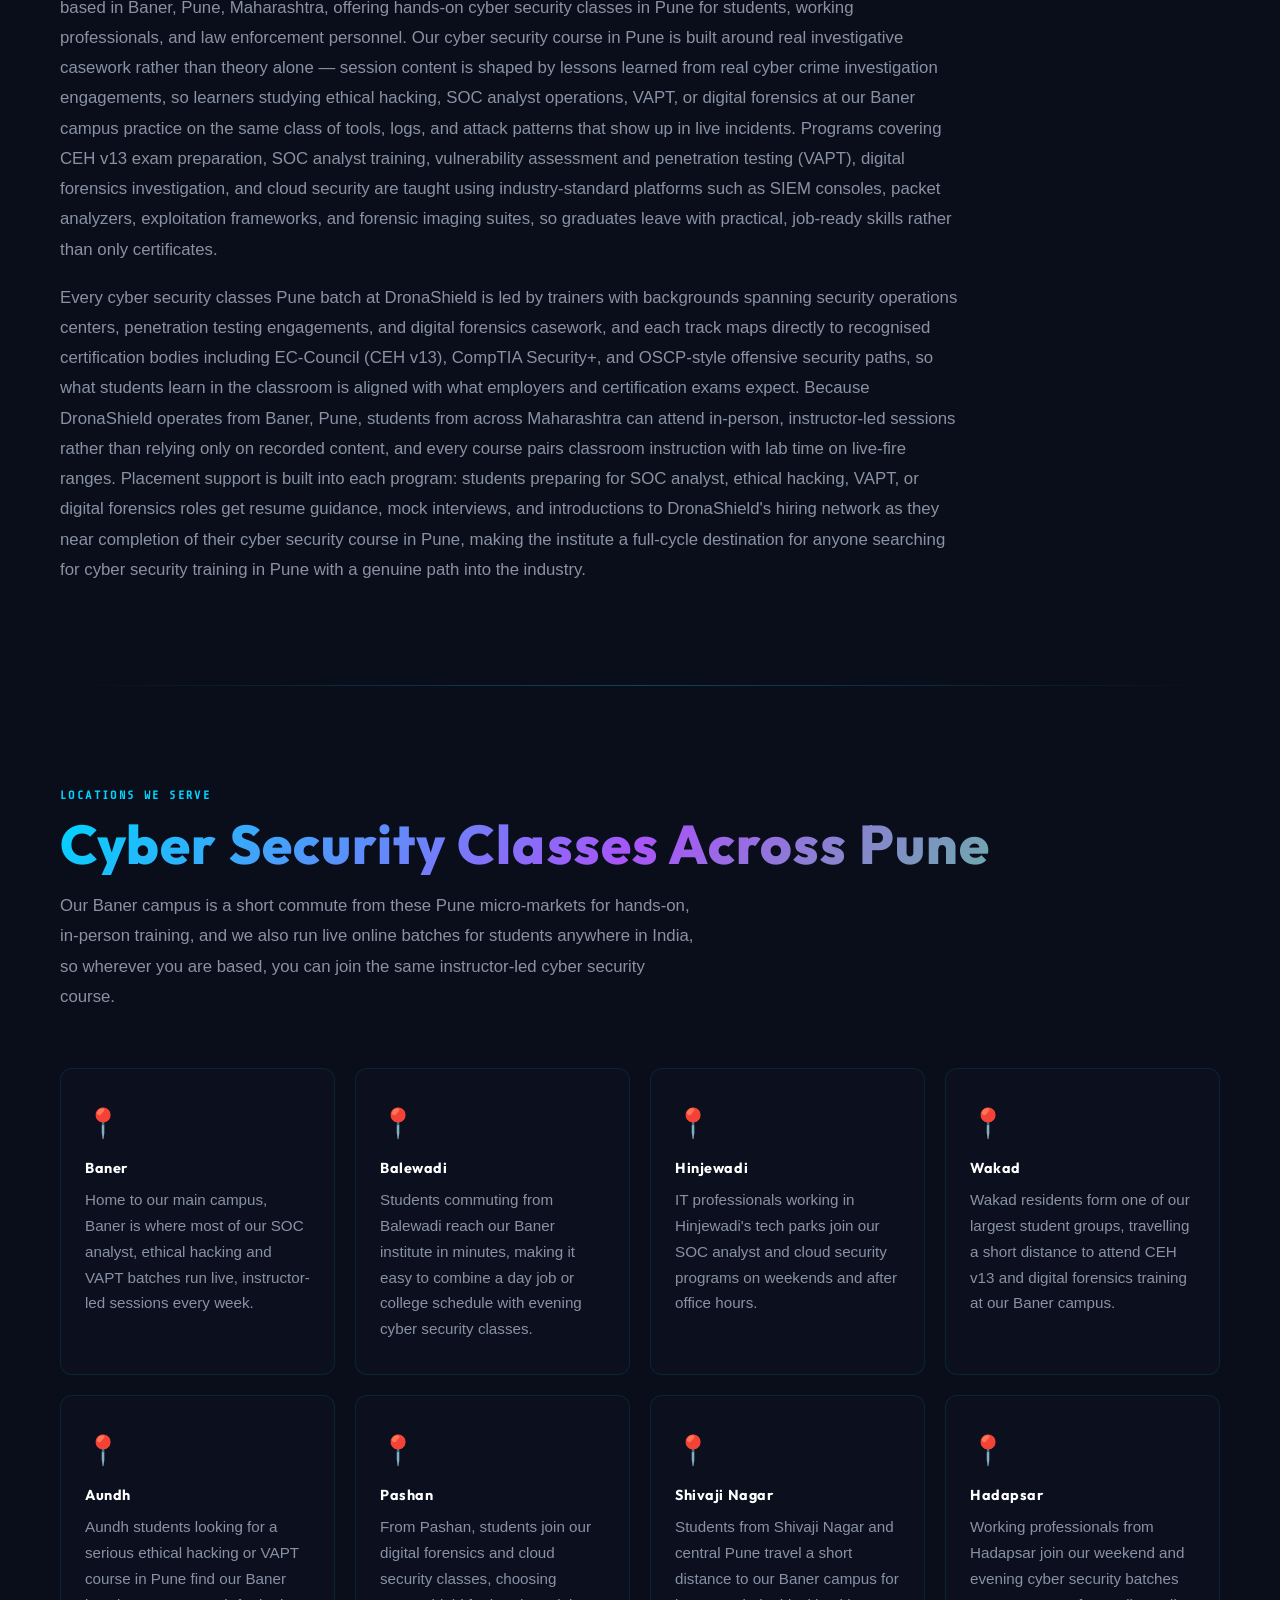
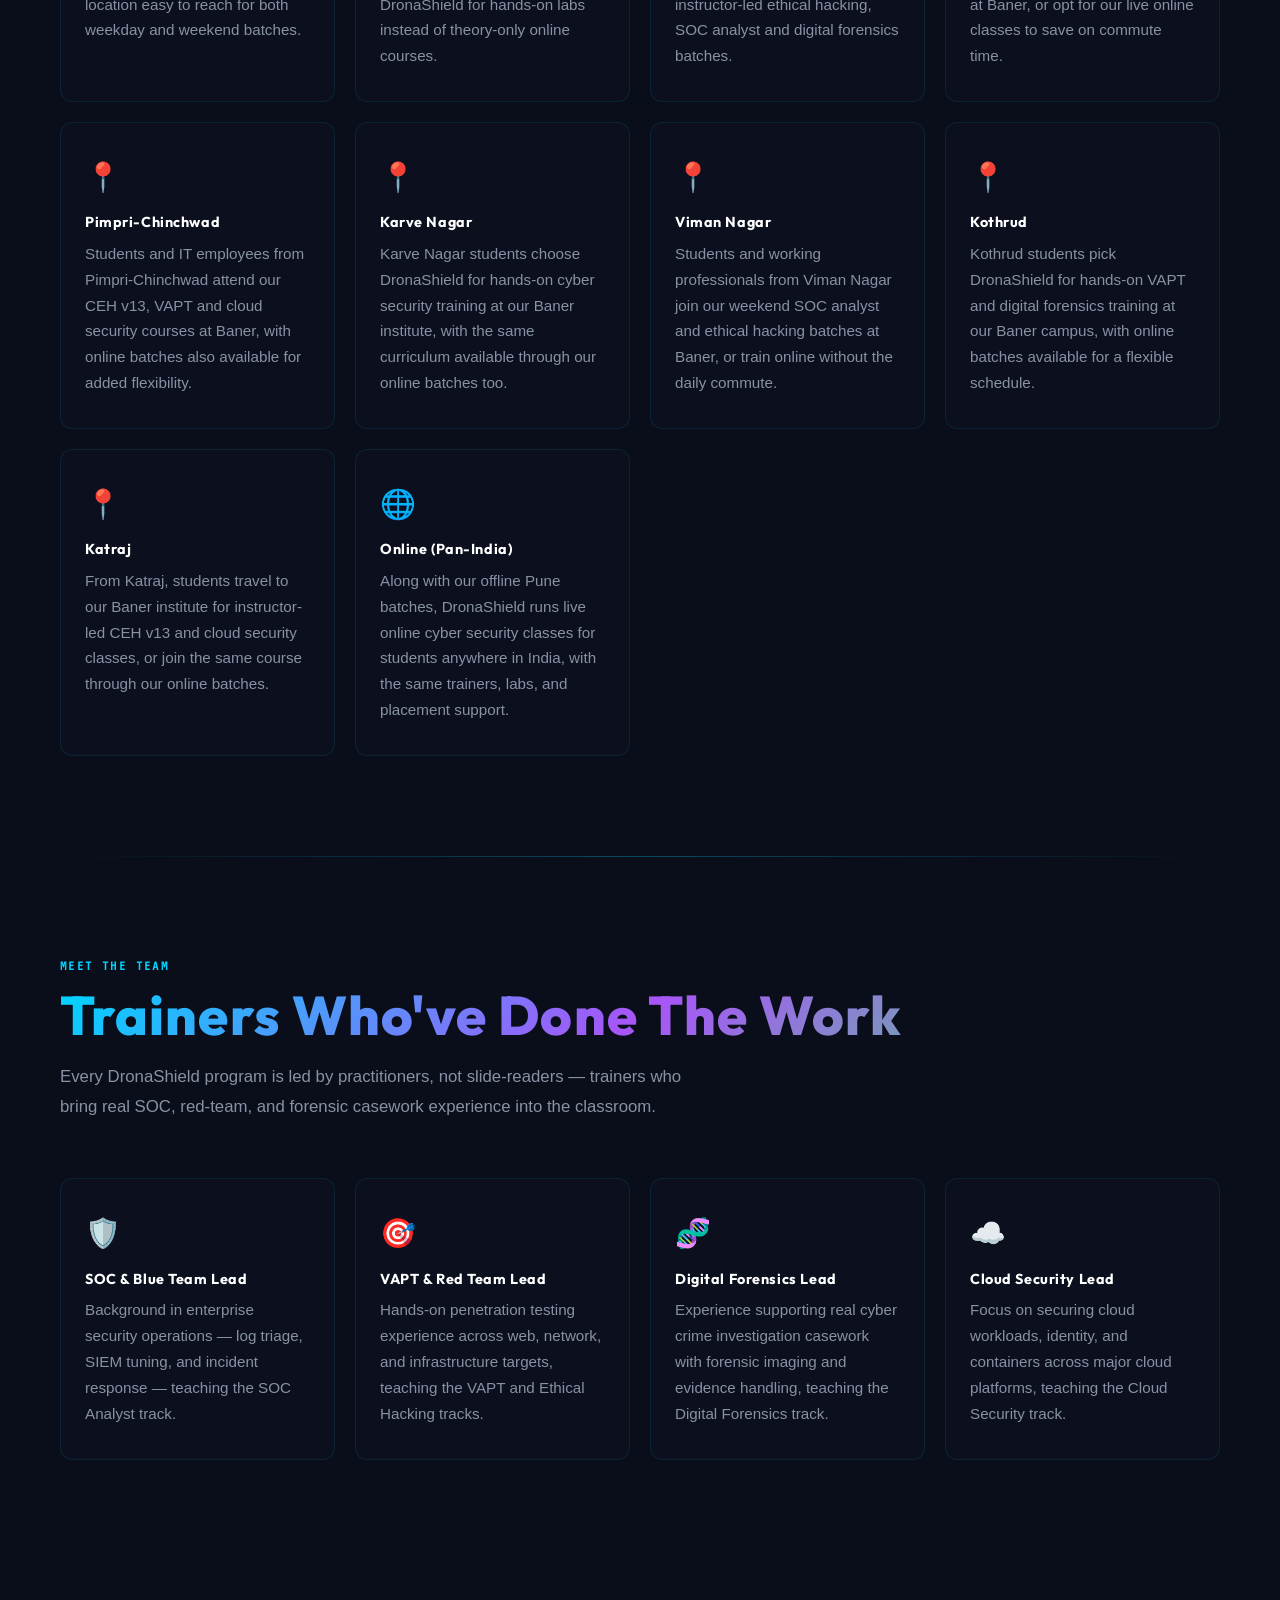
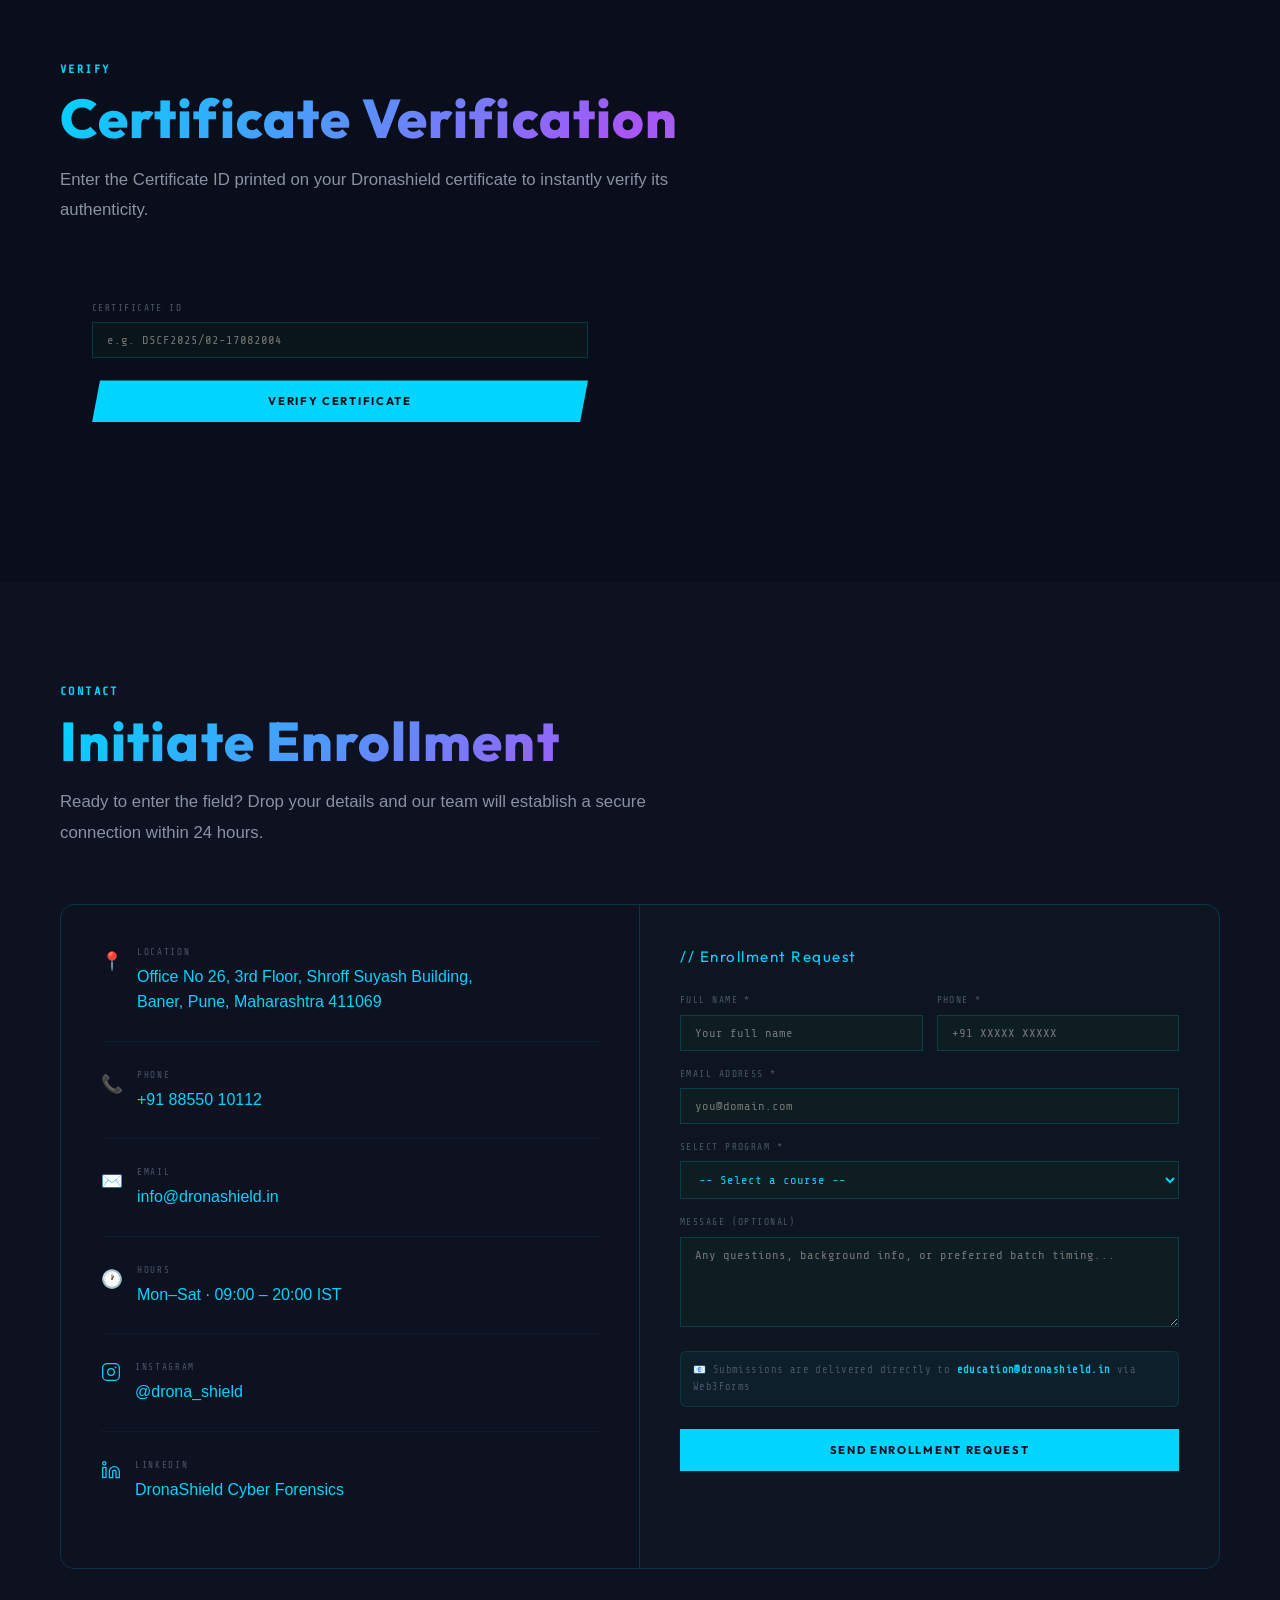
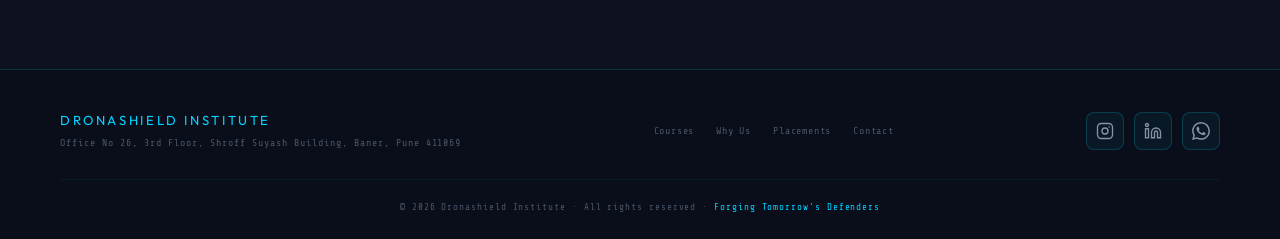
==== commit 47708910: "Add favicon and meta tags to index.html Added favicon link and meta tags for description and canonic" ====
--- a/index.html
+++ b/index.html
@@ -4,6 +4,7 @@
 <meta charset="UTF-8">
 <meta name="viewport" content="width=device-width, initial-scale=1.0">
 <title>DRONASHIELD // CYBERSECURITY INSTITUTE</title>
+  <link rel="icon" type="image/png" href="/assets/favicon-logo.png">
 <meta name="description" content="Elite Cybersecurity Training — CEH, SOC, VAPT & Digital Forensics. Pune, India.">
 <link rel="canonical" href="https://dronashield.in/">
 <meta property="og:type" content="website">
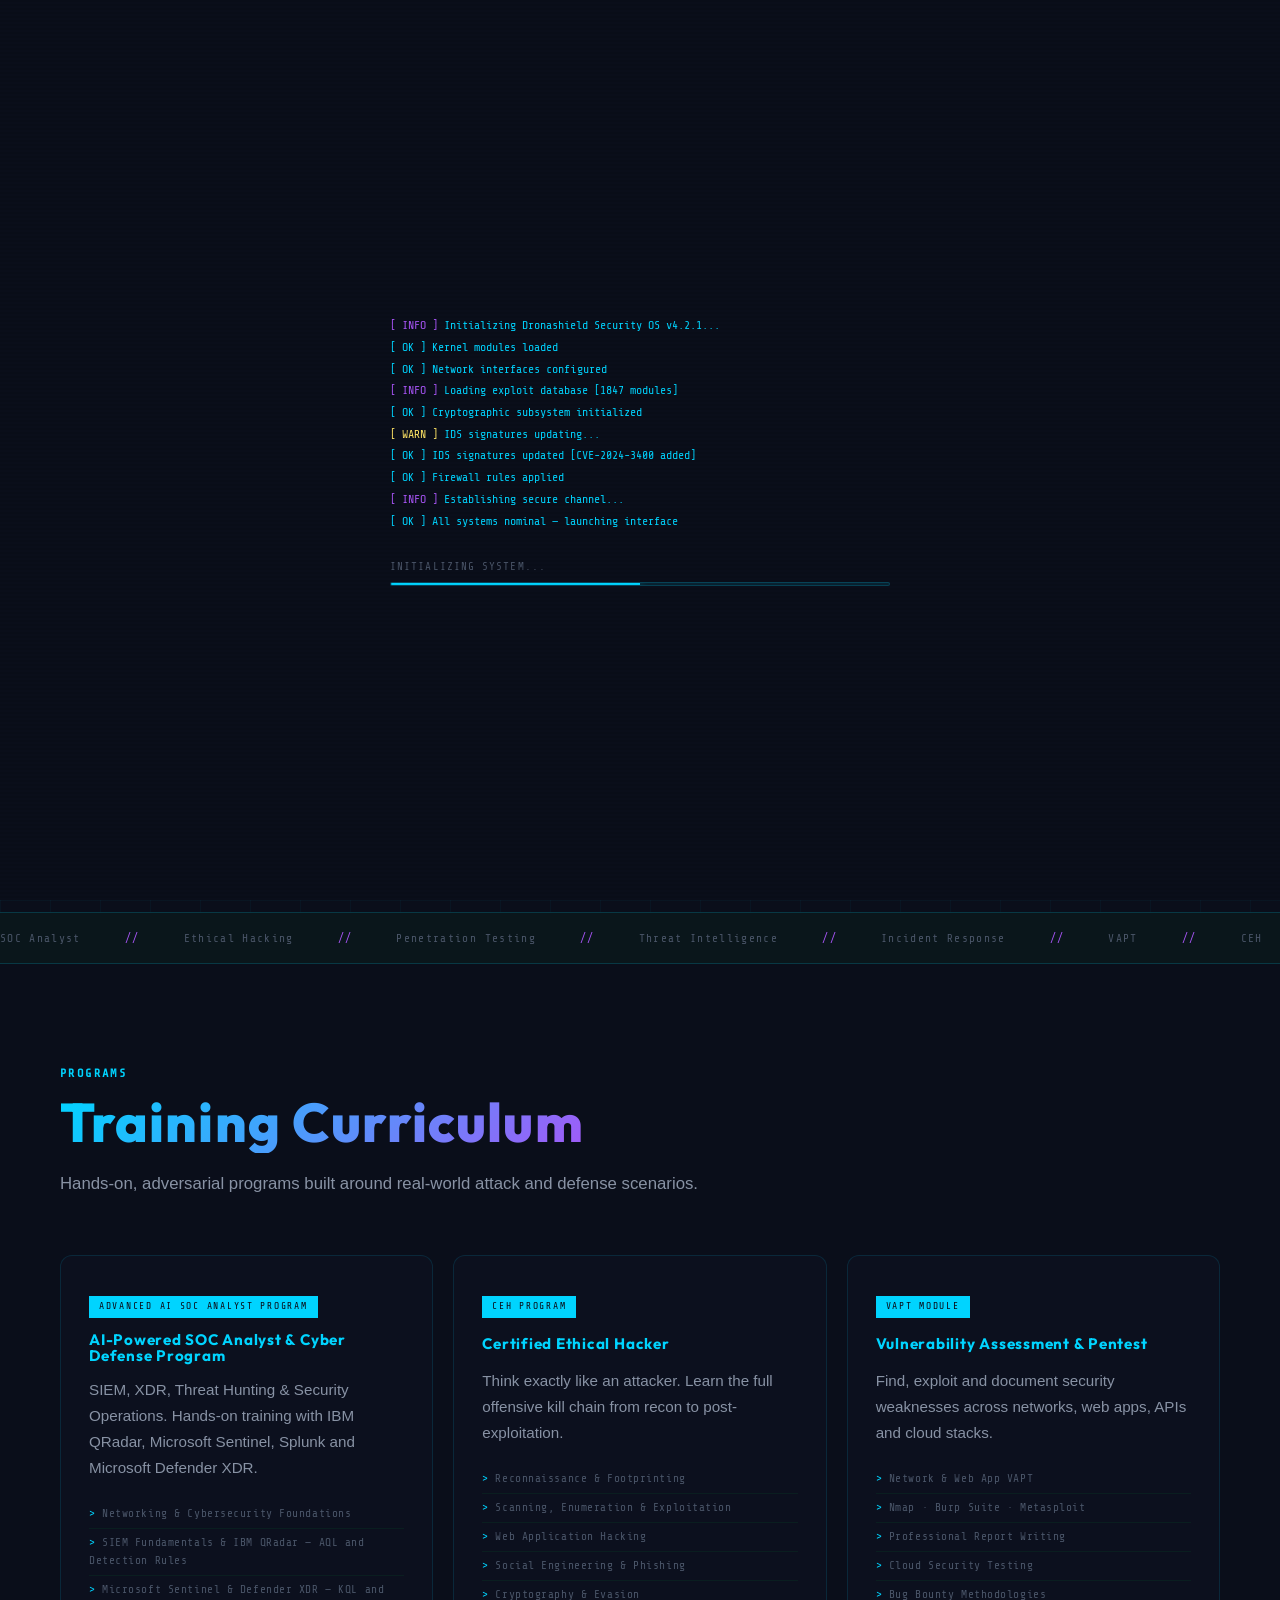
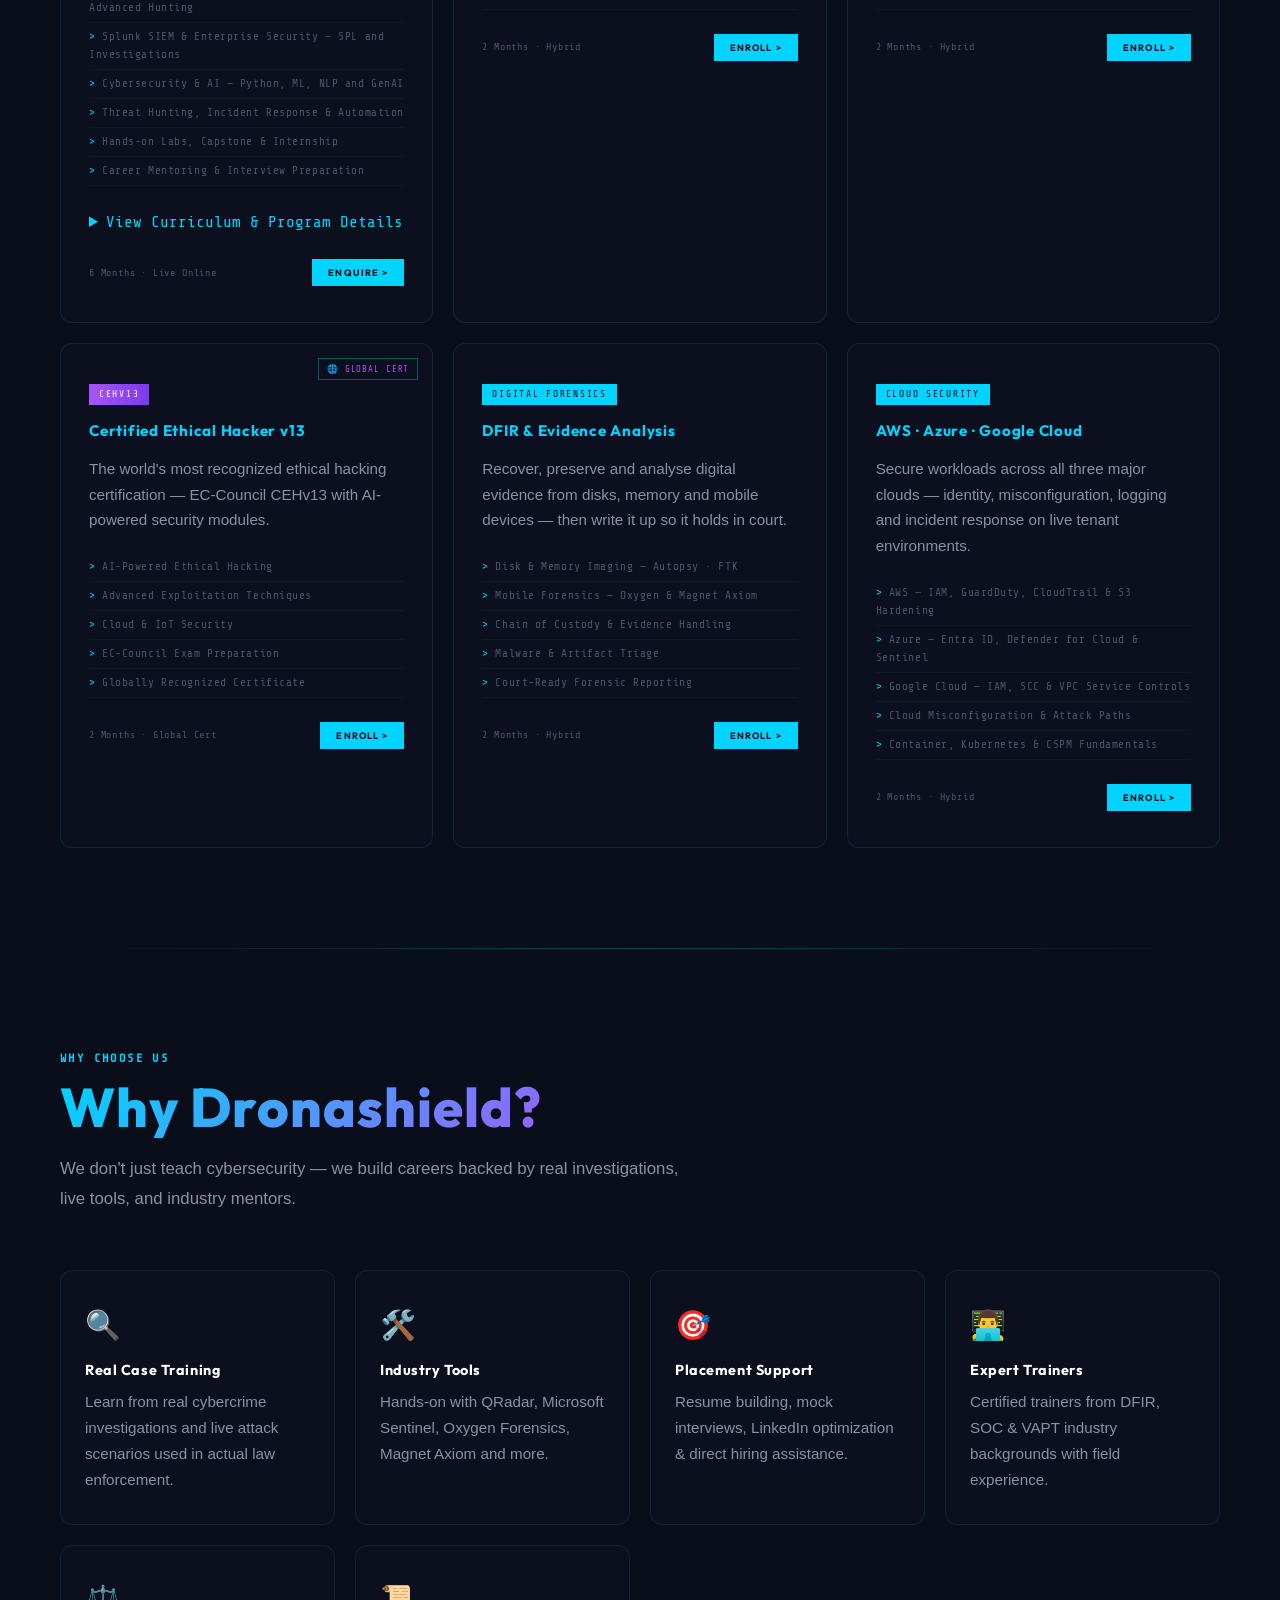
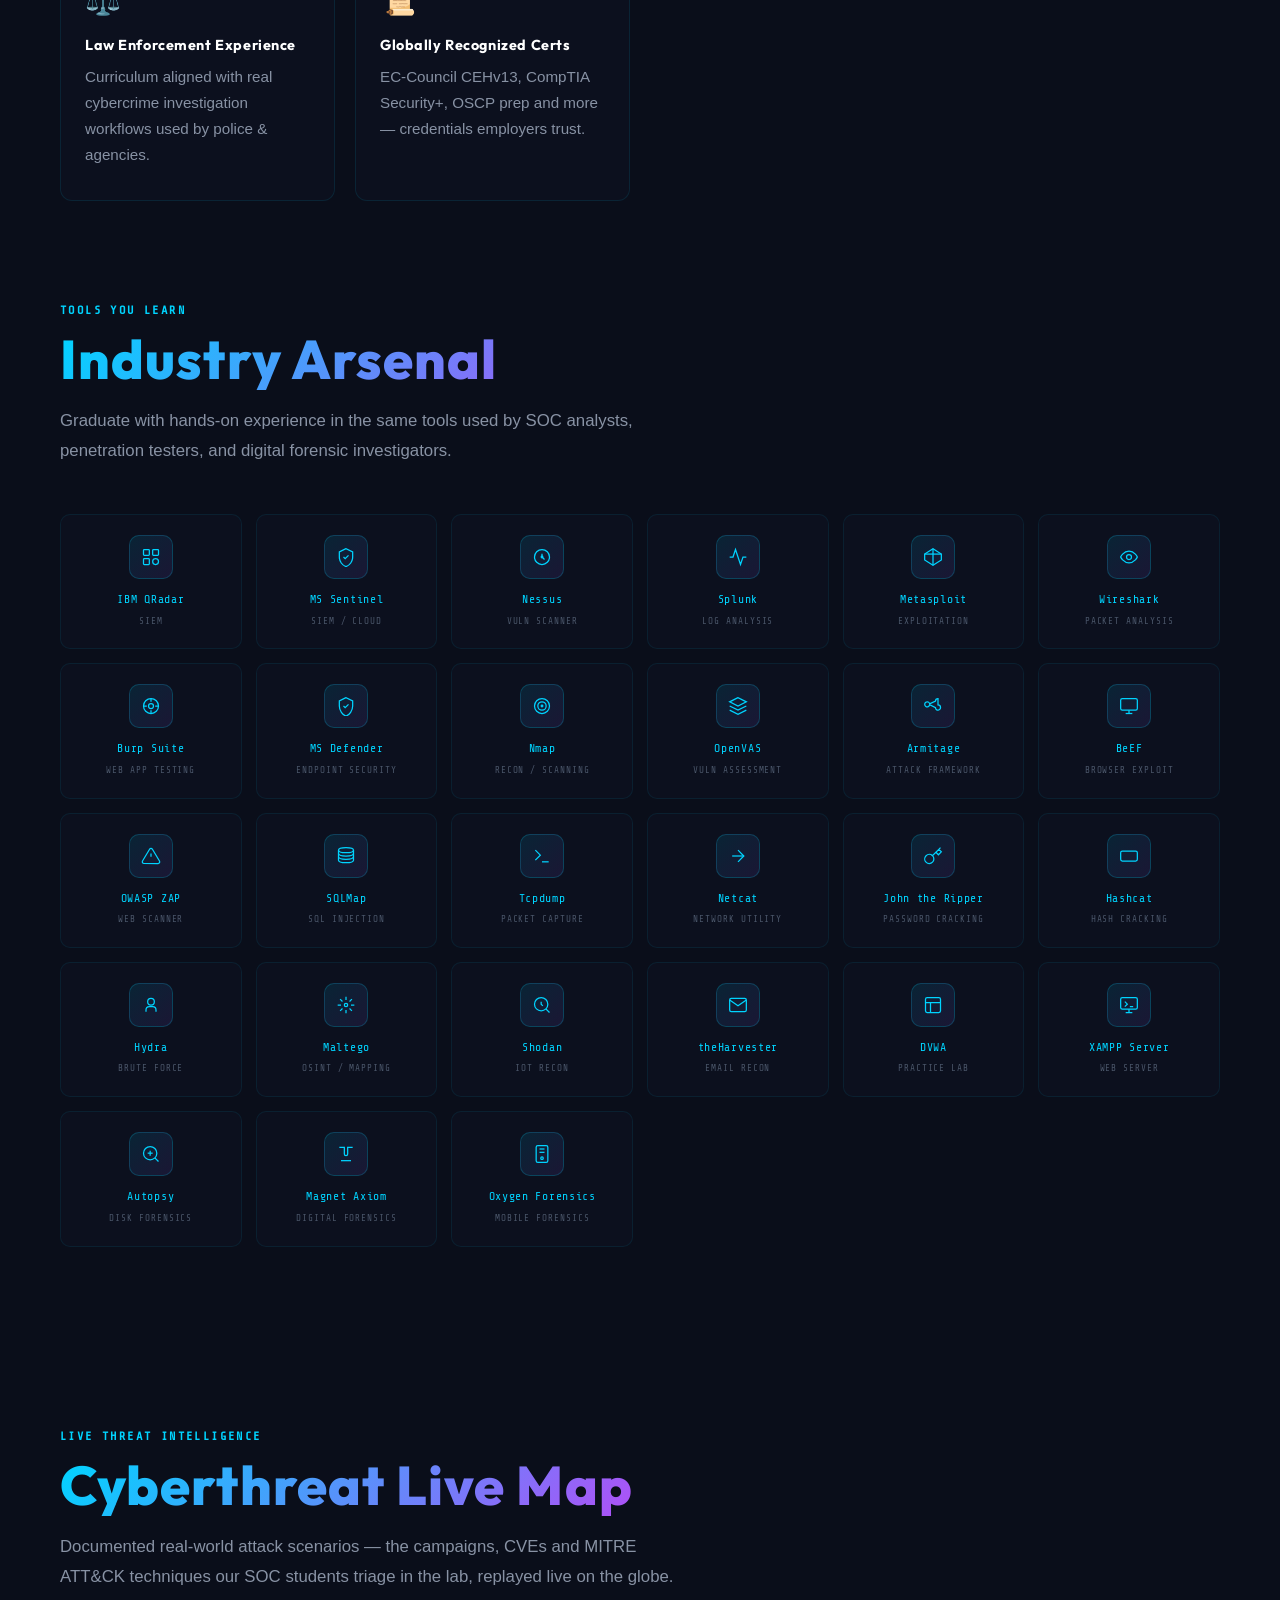
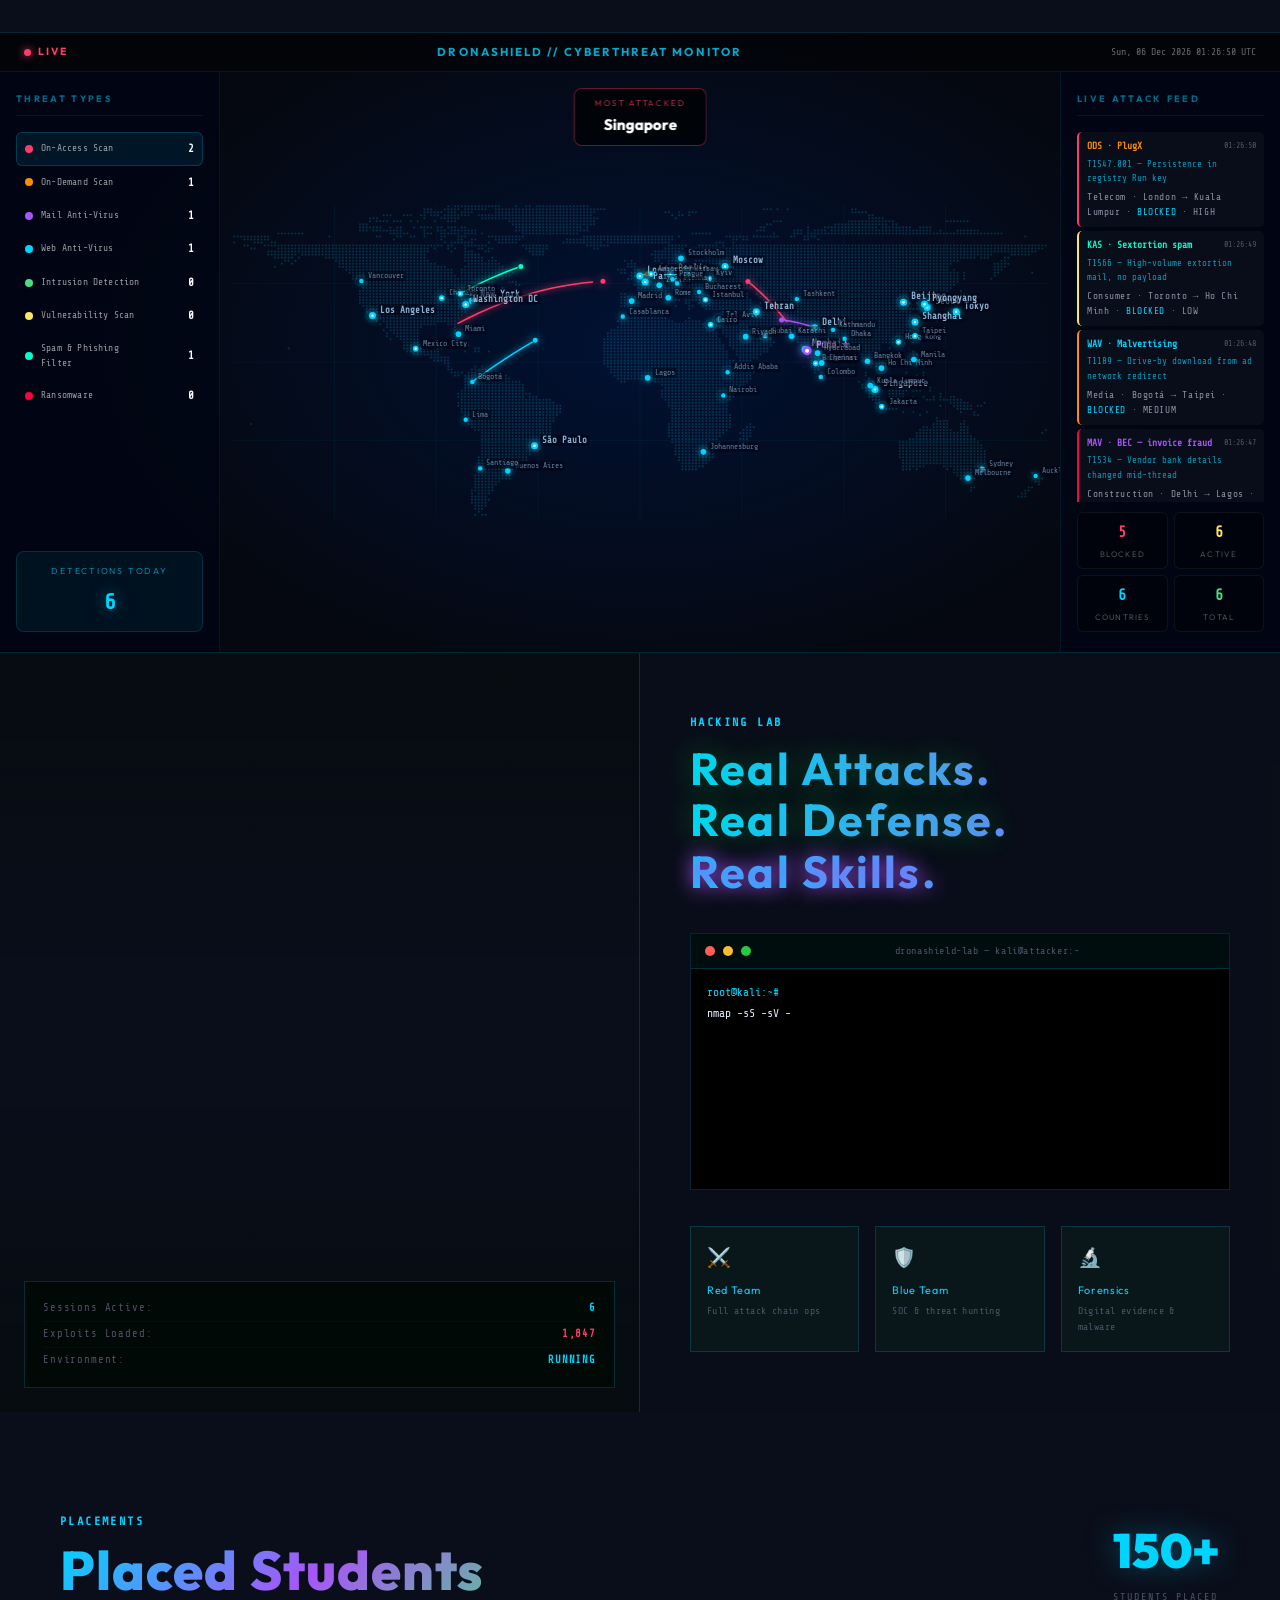
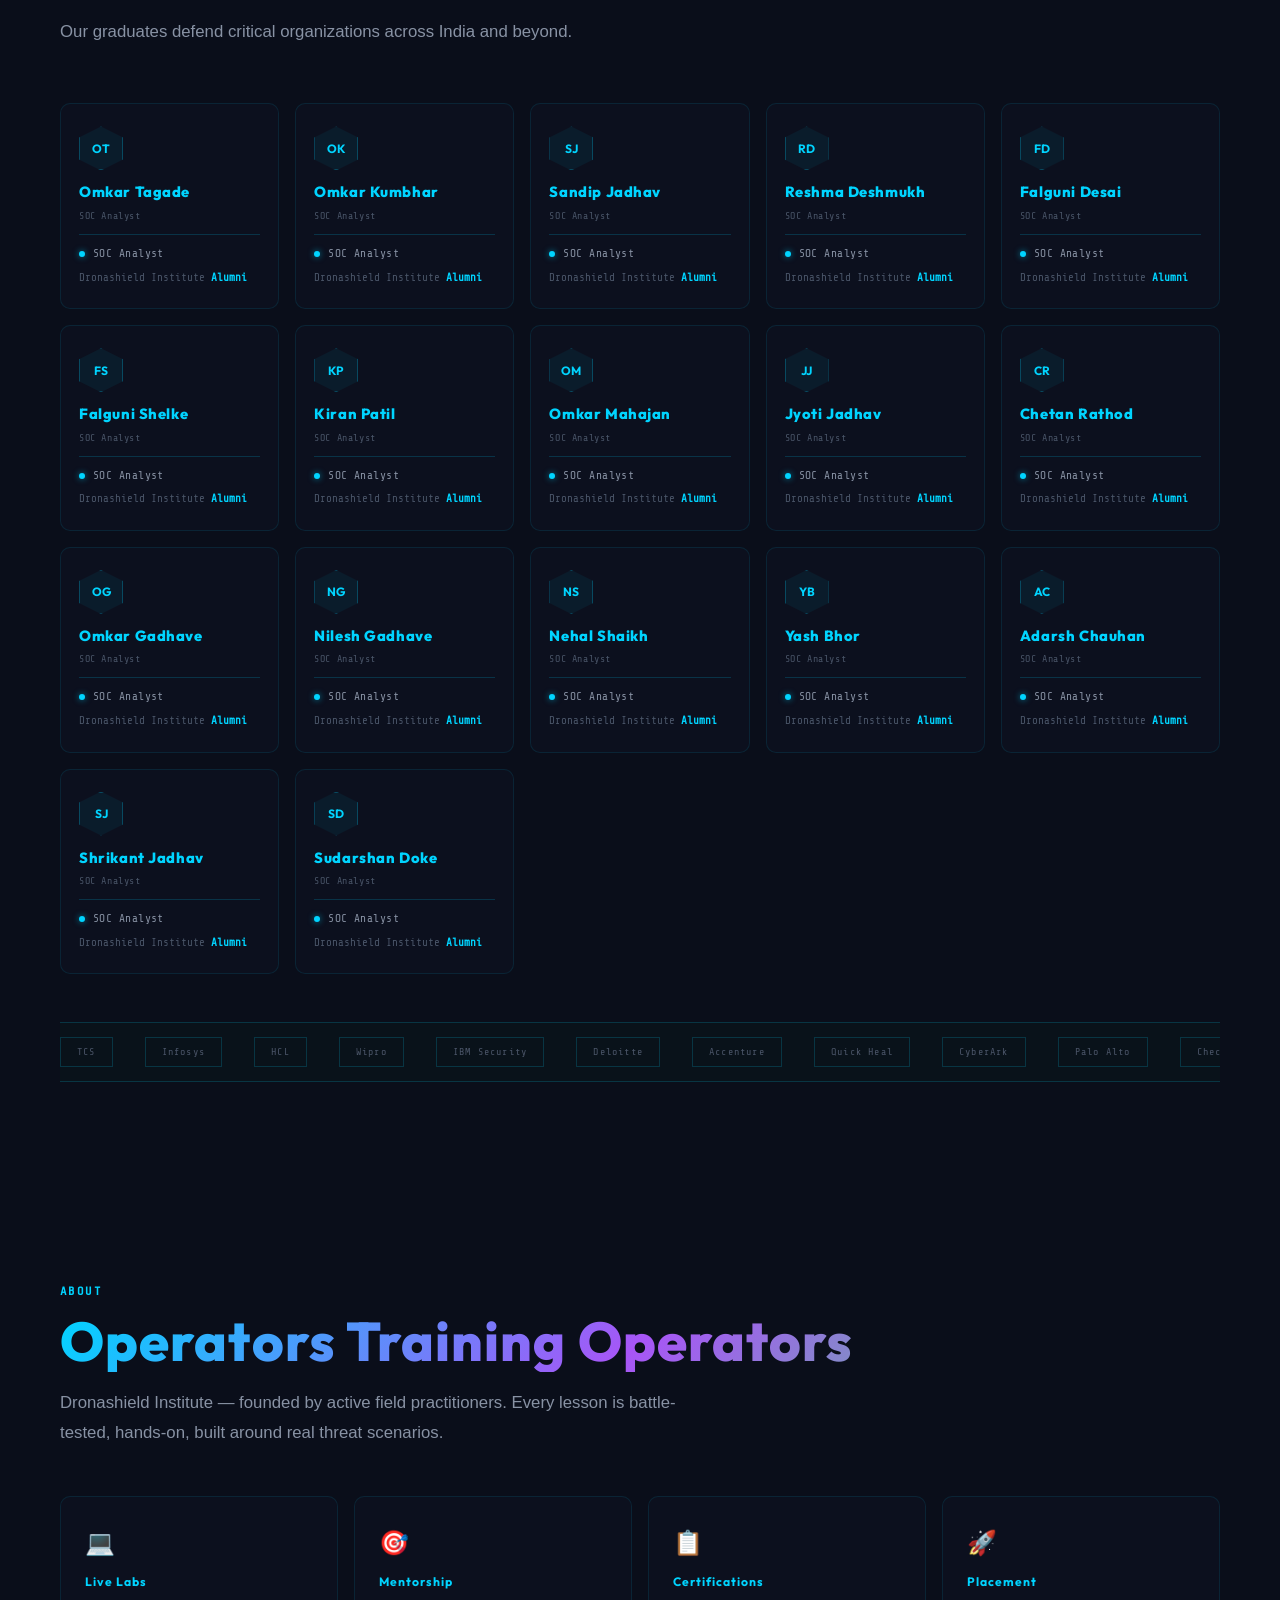
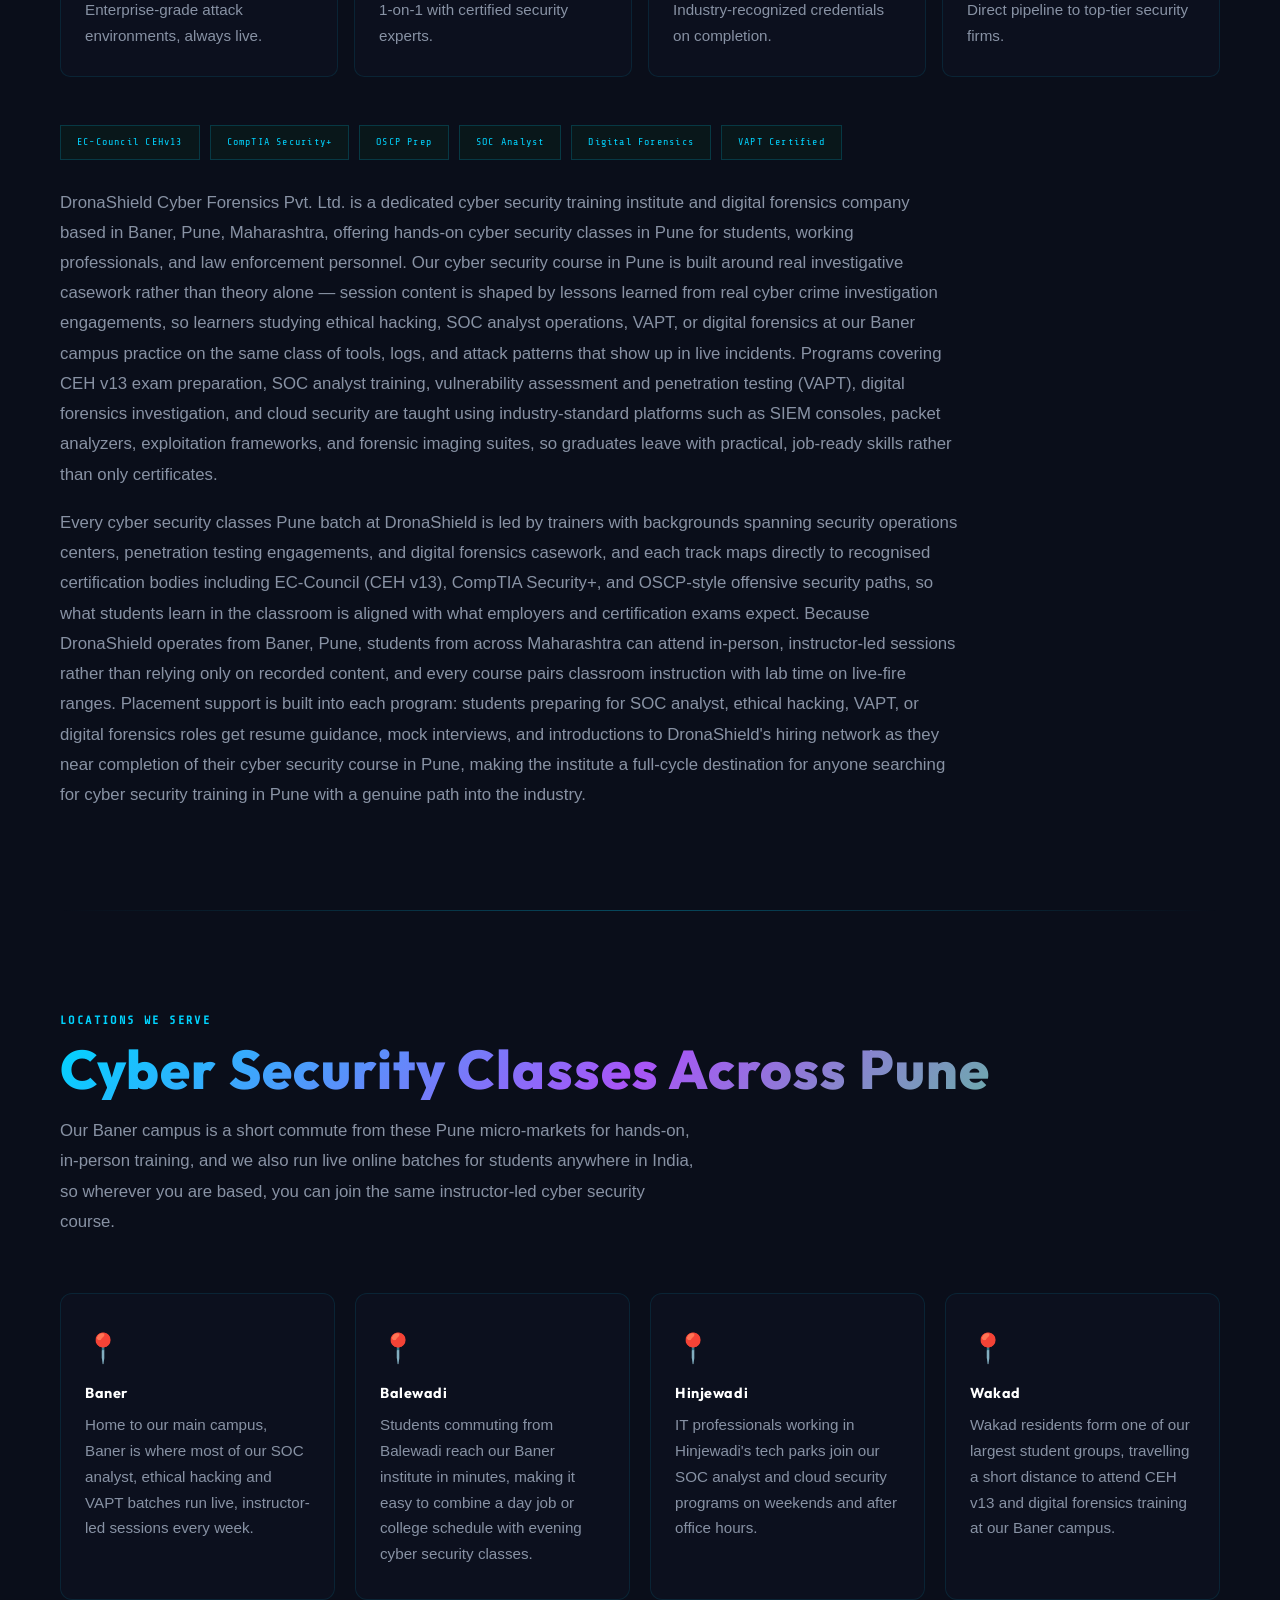
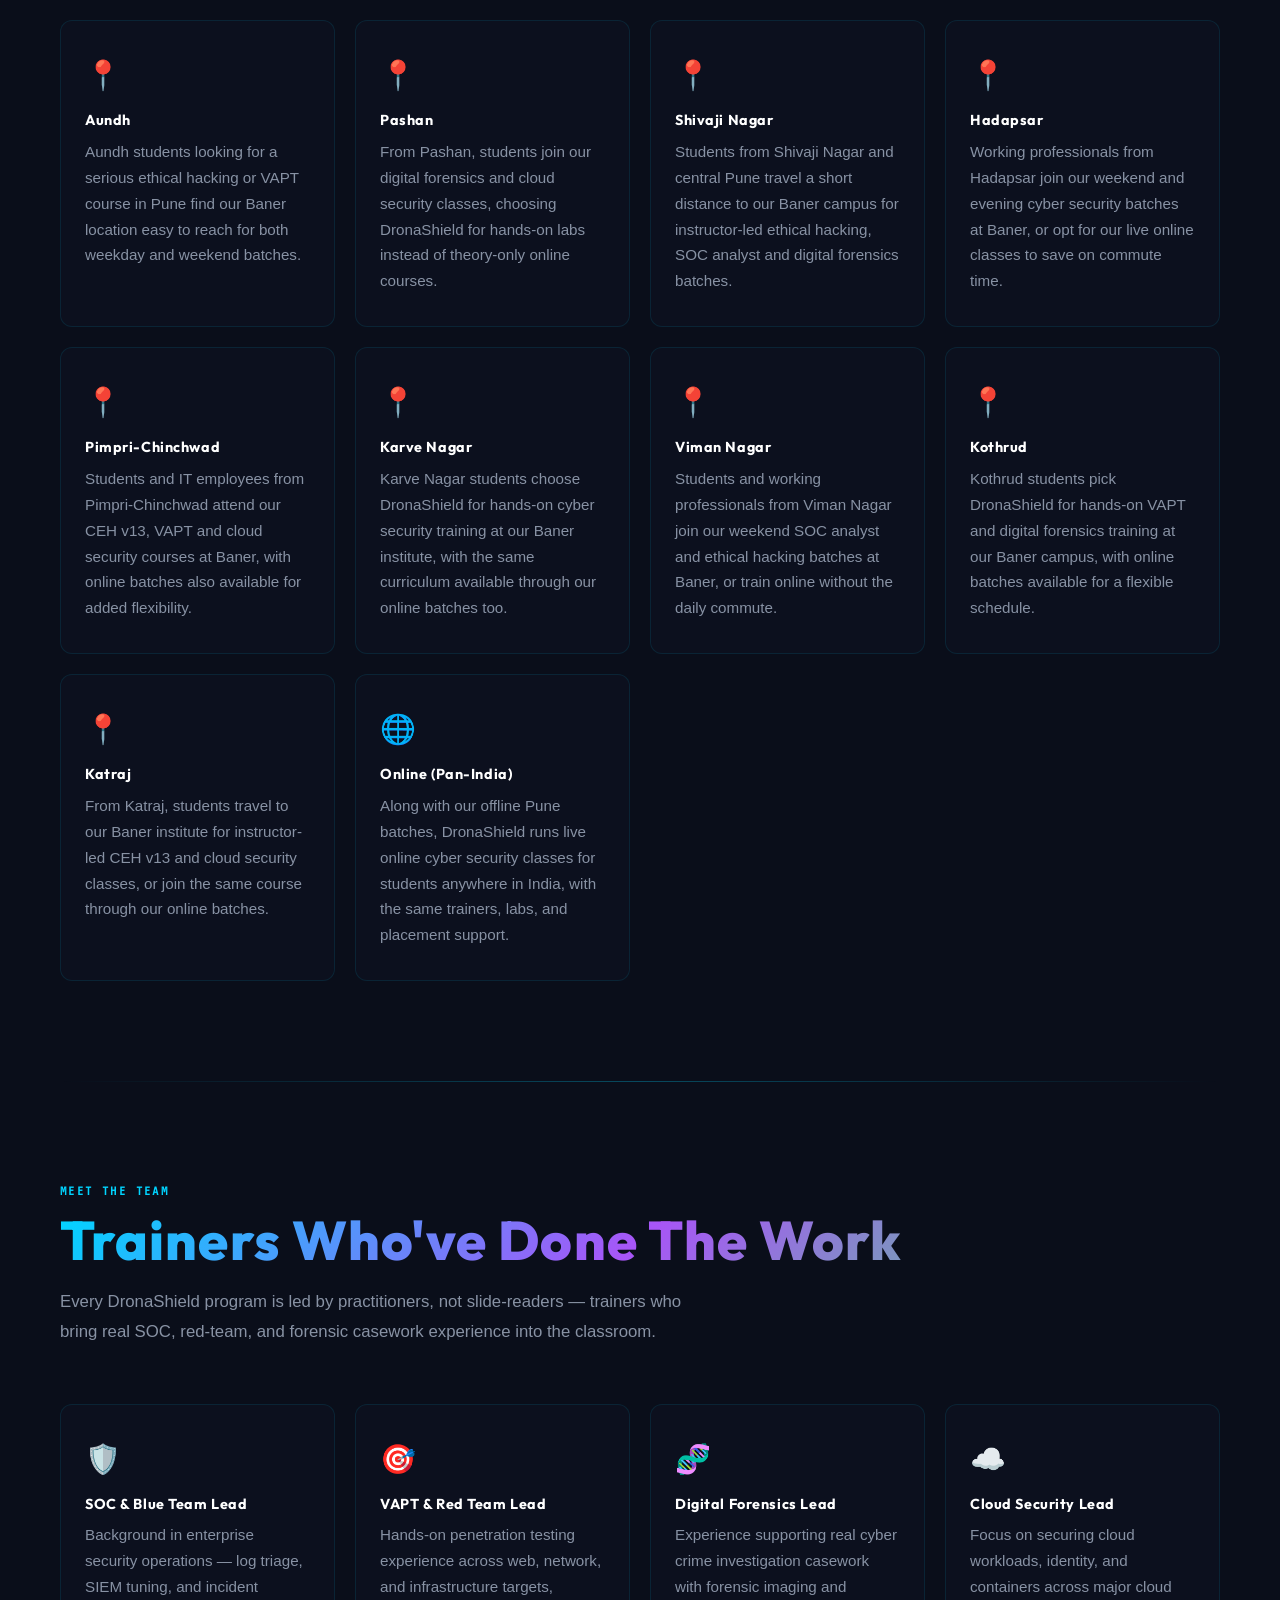
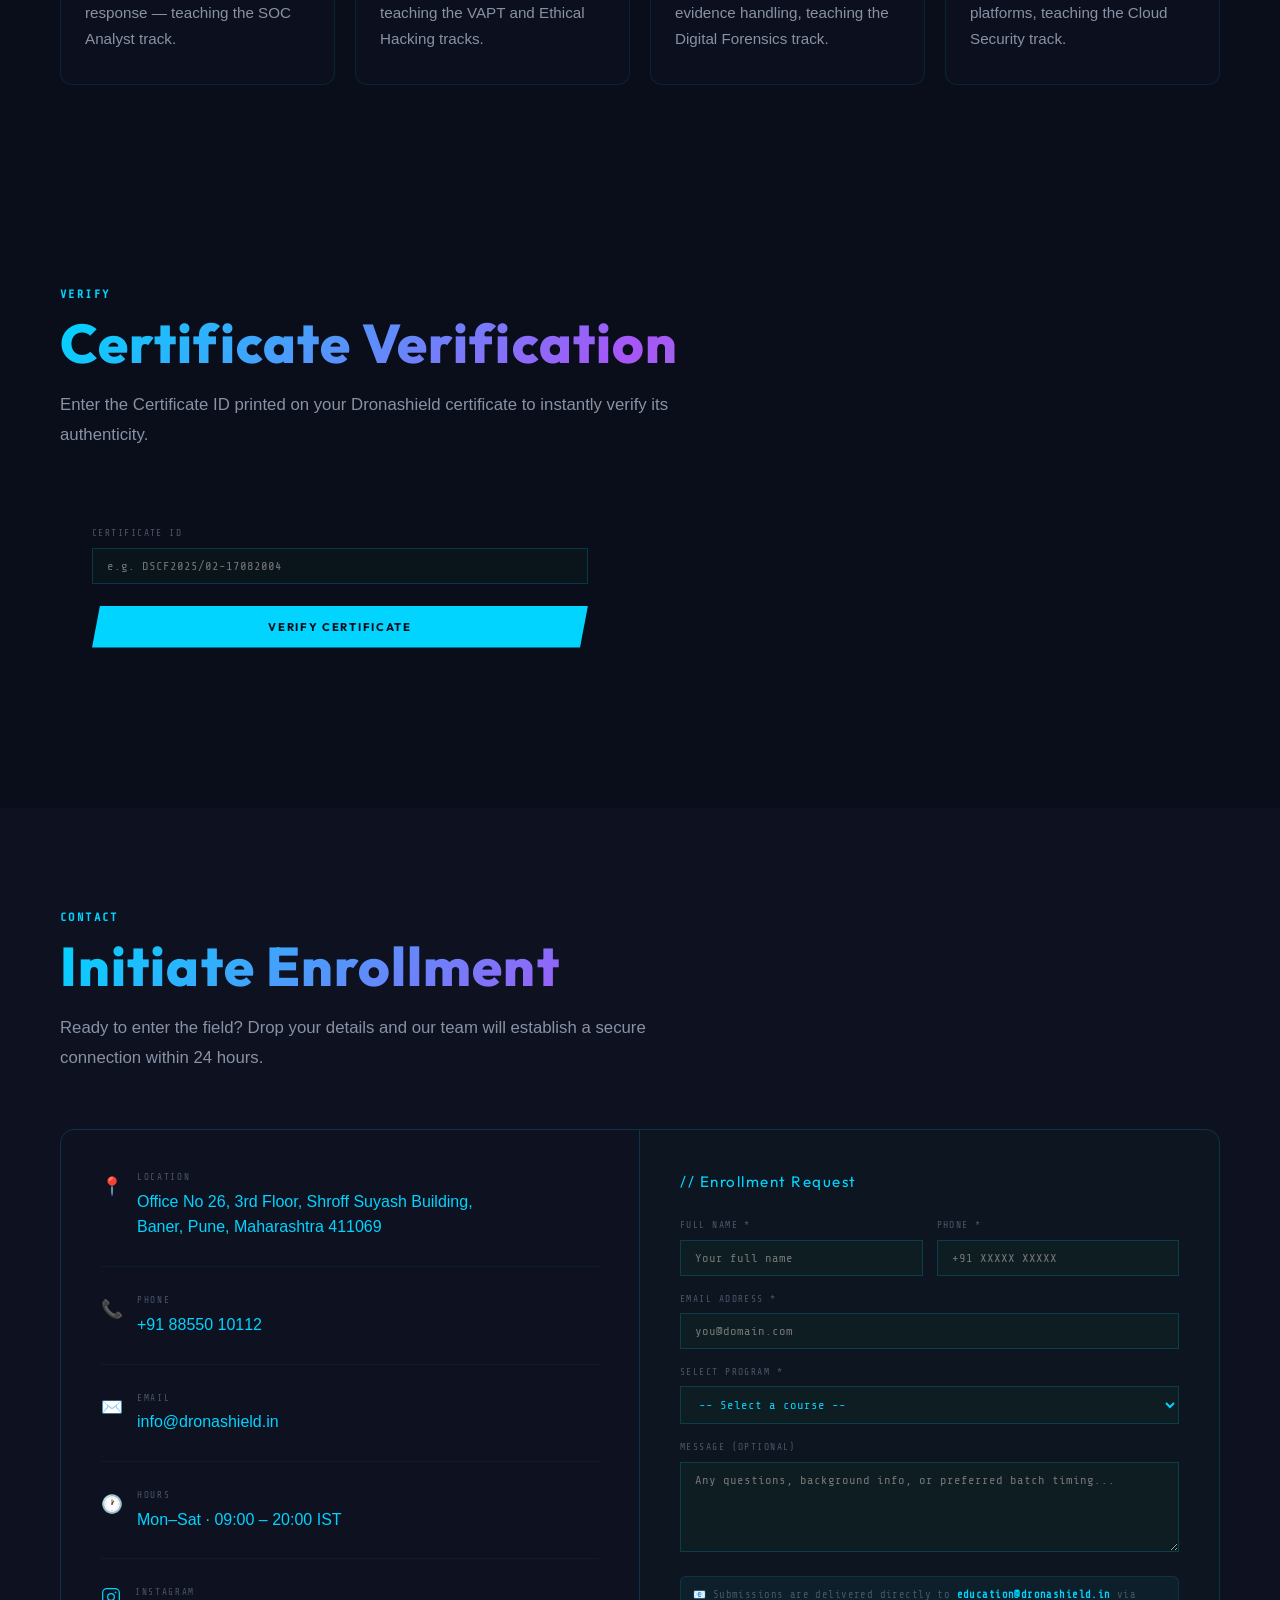
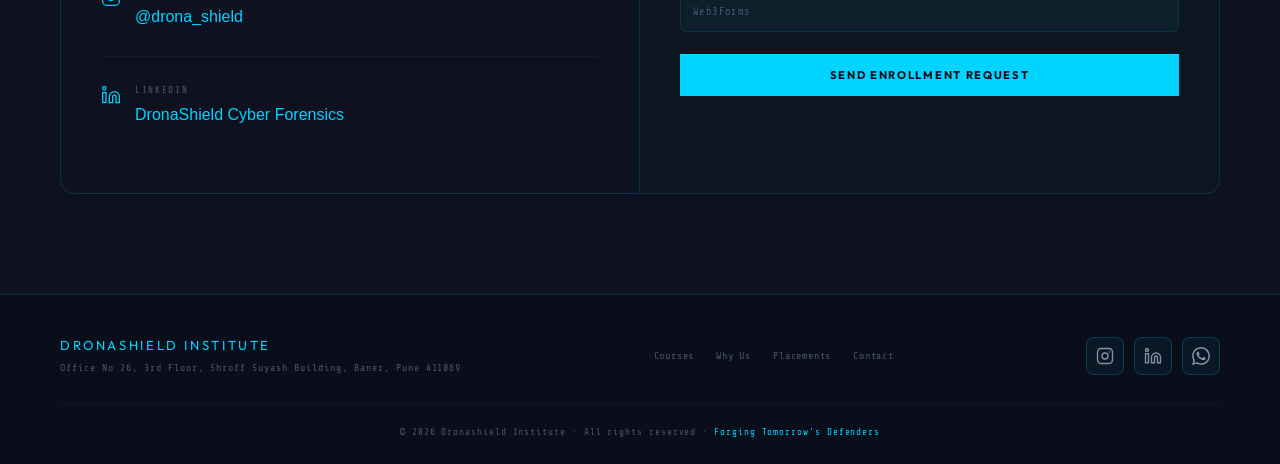
==== commit 09222b97: "Replace SOC course with AI-powered Cyber Defense program Added AI-Powered SOC Analyst & Cyber Defens" ====
--- a/index.html
+++ b/index.html
@@ -550,7 +550,40 @@
 <section id="courses">
   <div class="reveal"><div class="s-label">Programs</div><h2 class="s-title grad-text">Training Curriculum</h2><p class="s-sub">Hands-on, adversarial programs built around real-world attack and defense scenarios.</p></div>
   <div class="courses-grid reveal">
-    <div class="c-card"><div class="c-badge">SOC Analyst</div><div class="c-title">Security Operations Center</div><p class="c-desc">Monitor networks, hunt threats, triage alerts and respond to incidents in a live SOC replica environment.</p><ul class="c-modules"><li>SIEM — Splunk &amp; IBM QRadar</li><li>Threat Detection &amp; Alert Triage</li><li>Log Analysis &amp; Correlation</li><li>Incident Response Playbooks</li><li>Malware Analysis Fundamentals</li></ul><div class="c-footer"><span class="c-dur">2 Months · Hybrid</span><button class="c-btn" onclick="document.getElementById('contact').scrollIntoView({behavior:'smooth'})">Enroll &gt;</button></div></div>
+<div class="c-card">
+  <div class="c-badge">Advanced AI SOC Analyst Program</div>
+  <h3 class="c-title">AI-Powered SOC Analyst &amp; Cyber Defense Program</h3>
+  <p class="c-desc">SIEM, XDR, Threat Hunting &amp; Security Operations. Hands-on training with IBM QRadar, Microsoft Sentinel, Splunk and Microsoft Defender XDR.</p>
+  <ul class="c-modules">
+    <li>Networking &amp; Cybersecurity Foundations</li>
+    <li>SIEM Fundamentals &amp; IBM QRadar — AQL and Detection Rules</li>
+    <li>Microsoft Sentinel &amp; Defender XDR — KQL and Advanced Hunting</li>
+    <li>Splunk SIEM &amp; Enterprise Security — SPL and Investigations</li>
+    <li>Cybersecurity &amp; AI — Python, ML, NLP and GenAI</li>
+    <li>Threat Hunting, Incident Response &amp; Automation</li>
+    <li>Hands-on Labs, Capstone &amp; Internship</li>
+    <li>Career Mentoring &amp; Interview Preparation</li>
+  </ul>
+  <details style="margin-bottom:24px;">
+    <summary style="cursor:pointer;color:var(--green);">View Curriculum &amp; Program Details</summary>
+    <div style="margin-top:16px;">
+      <h4 style="margin-bottom:14px;">AI-Driven Security Operations (SOC) Program</h4>
+      <ul class="c-modules">
+        <li><strong>Module 1: Networking &amp; Cybersecurity — 16 Hours</strong><br>Network protocols, subnetting, Wireshark, security controls, MITRE ATT&amp;CK, Windows and Linux logs.</li>
+        <li><strong>Module 2: SIEM &amp; IBM QRadar — 32 Hours</strong><br>Log onboarding, offense investigation, AQL, DSM Editor, reference sets and custom detection rules.</li>
+        <li><strong>Module 3: Sentinel &amp; Defender XDR — 36 Hours</strong><br>KQL, data connectors, analytics rules, endpoint and email investigations, cloud security and automated playbooks.</li>
+        <li><strong>Module 4: Splunk &amp; Enterprise Security — 36 Hours</strong><br>Data ingestion, SPL, dashboards, CIM, Incident Review, threat hunting and email forensics.</li>
+        <li><strong>Module 5: Cybersecurity &amp; AI — 32 Hours</strong><br>Python, machine learning, phishing detection, GenAI, RAG, agents, AI security risks and AI-assisted SOC workflows.</li>
+        <li><strong>Module 6: Internship — Included</strong><br>Practical investigations, capstone exercises, project guidance and interview preparation.</li>
+      </ul>
+      <p class="c-desc"><strong>Duration:</strong> 6 months, including internship.<br><strong>Format:</strong> Live instructor-led online training.<br><strong>Sessions:</strong> Two-hour sessions; weekday or weekend batches.<br><strong>Certificate:</strong> Certificate of Participation.<br><strong>Support:</strong> Interactive Q&amp;A, post-training support and career mentoring.</p>
+    </div>
+  </details>
+  <div class="c-footer">
+    <span class="c-dur">6 Months · Live Online</span>
+    <button type="button" class="c-btn" onclick="document.querySelector('#enrollForm select[name=program]').value='AI-Powered SOC Analyst &amp; Cyber Defense Program (6 Months)';document.getElementById('contact').scrollIntoView({behavior:'smooth'})">Enquire &gt;</button>
+  </div>
+</div>
     <div class="c-card"><div class="c-badge">CEH Program</div><div class="c-title">Certified Ethical Hacker</div><p class="c-desc">Think exactly like an attacker. Learn the full offensive kill chain from recon to post-exploitation.</p><ul class="c-modules"><li>Reconnaissance &amp; Footprinting</li><li>Scanning, Enumeration &amp; Exploitation</li><li>Web Application Hacking</li><li>Social Engineering &amp; Phishing</li><li>Cryptography &amp; Evasion</li></ul><div class="c-footer"><span class="c-dur">2 Months · Hybrid</span><button class="c-btn" onclick="document.getElementById('contact').scrollIntoView({behavior:'smooth'})">Enroll &gt;</button></div></div>
     <div class="c-card"><div class="c-badge">VAPT Module</div><div class="c-title">Vulnerability Assessment &amp; Pentest</div><p class="c-desc">Find, exploit and document security weaknesses across networks, web apps, APIs and cloud stacks.</p><ul class="c-modules"><li>Network &amp; Web App VAPT</li><li>Nmap · Burp Suite · Metasploit</li><li>Professional Report Writing</li><li>Cloud Security Testing</li><li>Bug Bounty Methodologies</li></ul><div class="c-footer"><span class="c-dur">2 Months · Hybrid</span><button class="c-btn" onclick="document.getElementById('contact').scrollIntoView({behavior:'smooth'})">Enroll &gt;</button></div></div>
     <div class="c-card"><div class="c-global">🌐 GLOBAL CERT</div><div class="c-badge cyan">CEHv13</div><div class="c-title">Certified Ethical Hacker v13</div><p class="c-desc">The world's most recognized ethical hacking certification — EC-Council CEHv13 with AI-powered security modules.</p><ul class="c-modules"><li>AI-Powered Ethical Hacking</li><li>Advanced Exploitation Techniques</li><li>Cloud &amp; IoT Security</li><li>EC-Council Exam Preparation</li><li>Globally Recognized Certificate</li></ul><div class="c-footer"><span class="c-dur">2 Months · Global Cert</span><button class="c-btn" onclick="document.getElementById('contact').scrollIntoView({behavior:'smooth'})">Enroll &gt;</button></div></div>
@@ -834,7 +867,7 @@
           <label>Select Program *</label>
           <select name="program" required>
             <option value="" disabled selected>-- Select a course --</option>
-            <option value="SOC Analyst (2 Months)">SOC Analyst</option>
+            <option value="AI-Powered SOC Analyst &amp; Cyber Defense Program (6 Months)">AI-Powered SOC Analyst &amp; Cyber Defense Program — 6 Months</option>
             <option value="Certified Ethical Hacker (2 Months)">Certified Ethical Hacker</option>
             <option value="VAPT (2 Months)">VAPT</option>
             <option value="CEHv13 Global Cert (2 Months)">CEHv13 Global Cert</option>
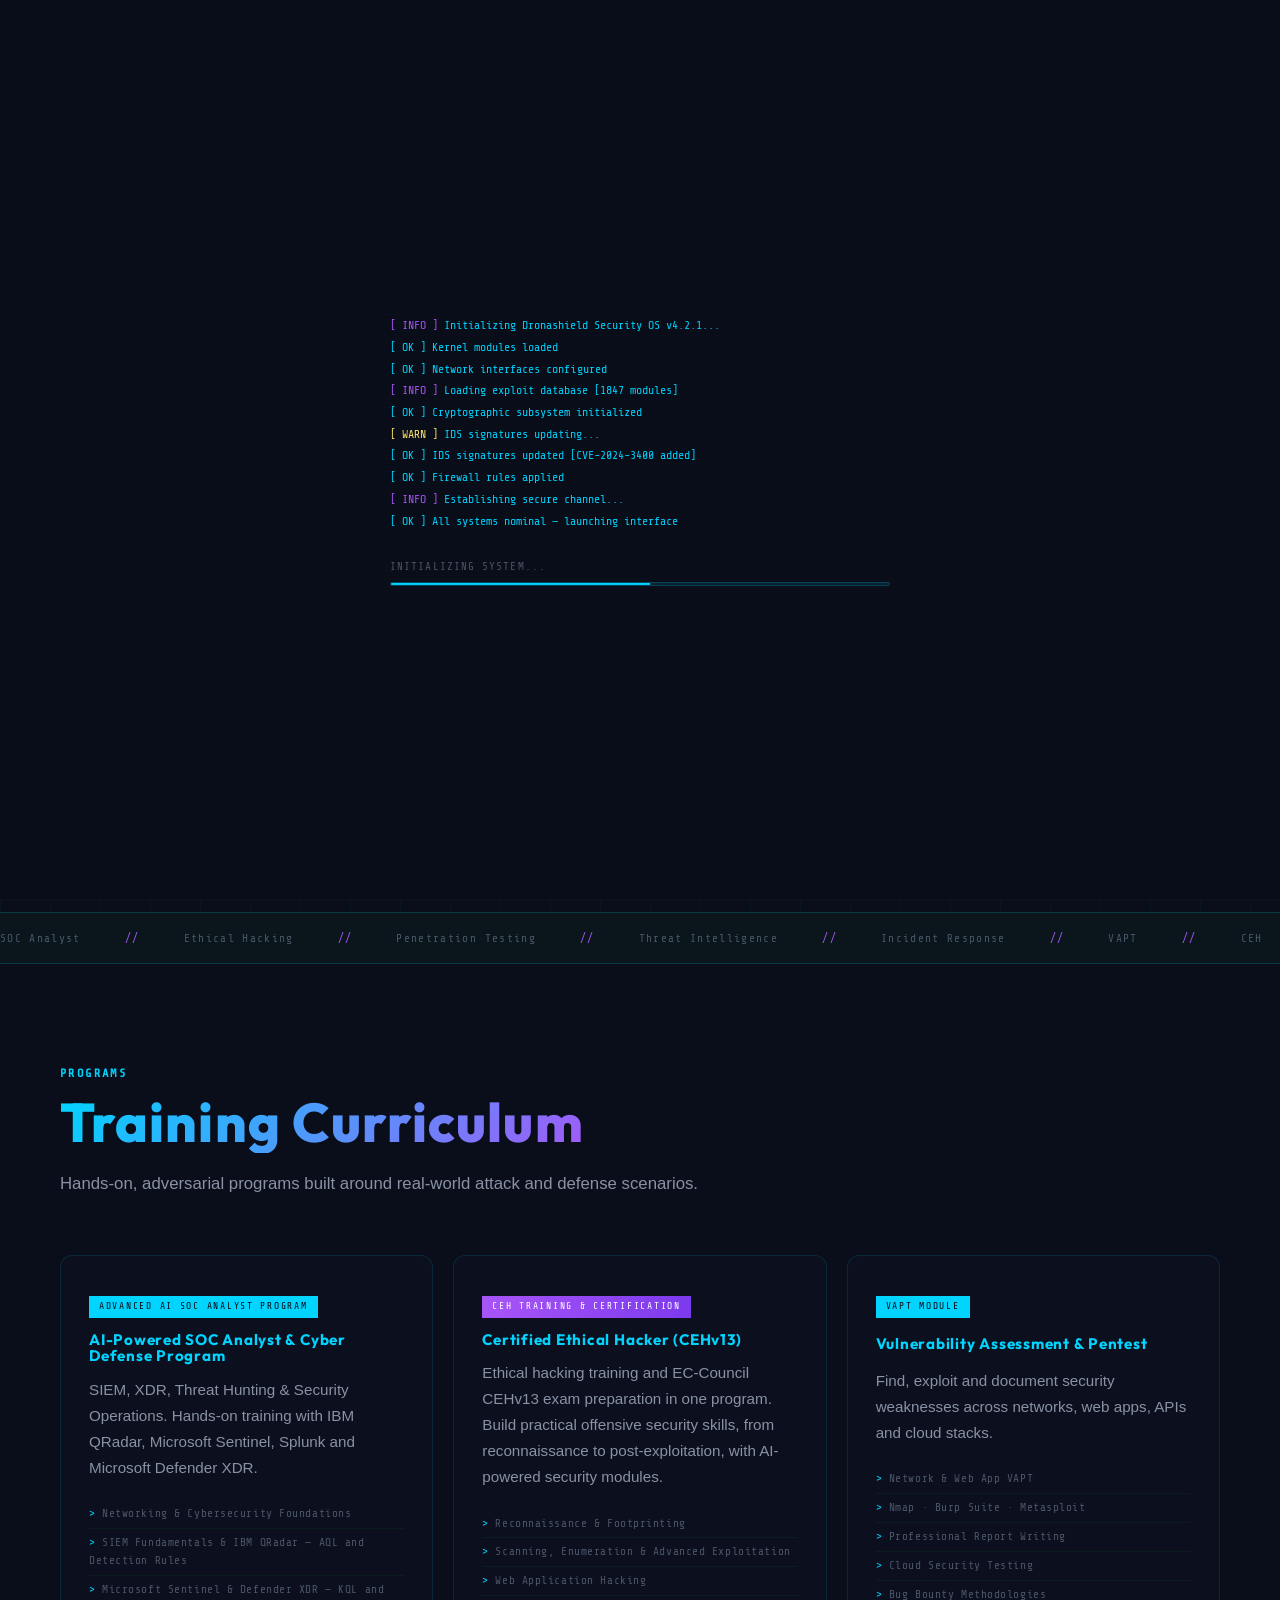
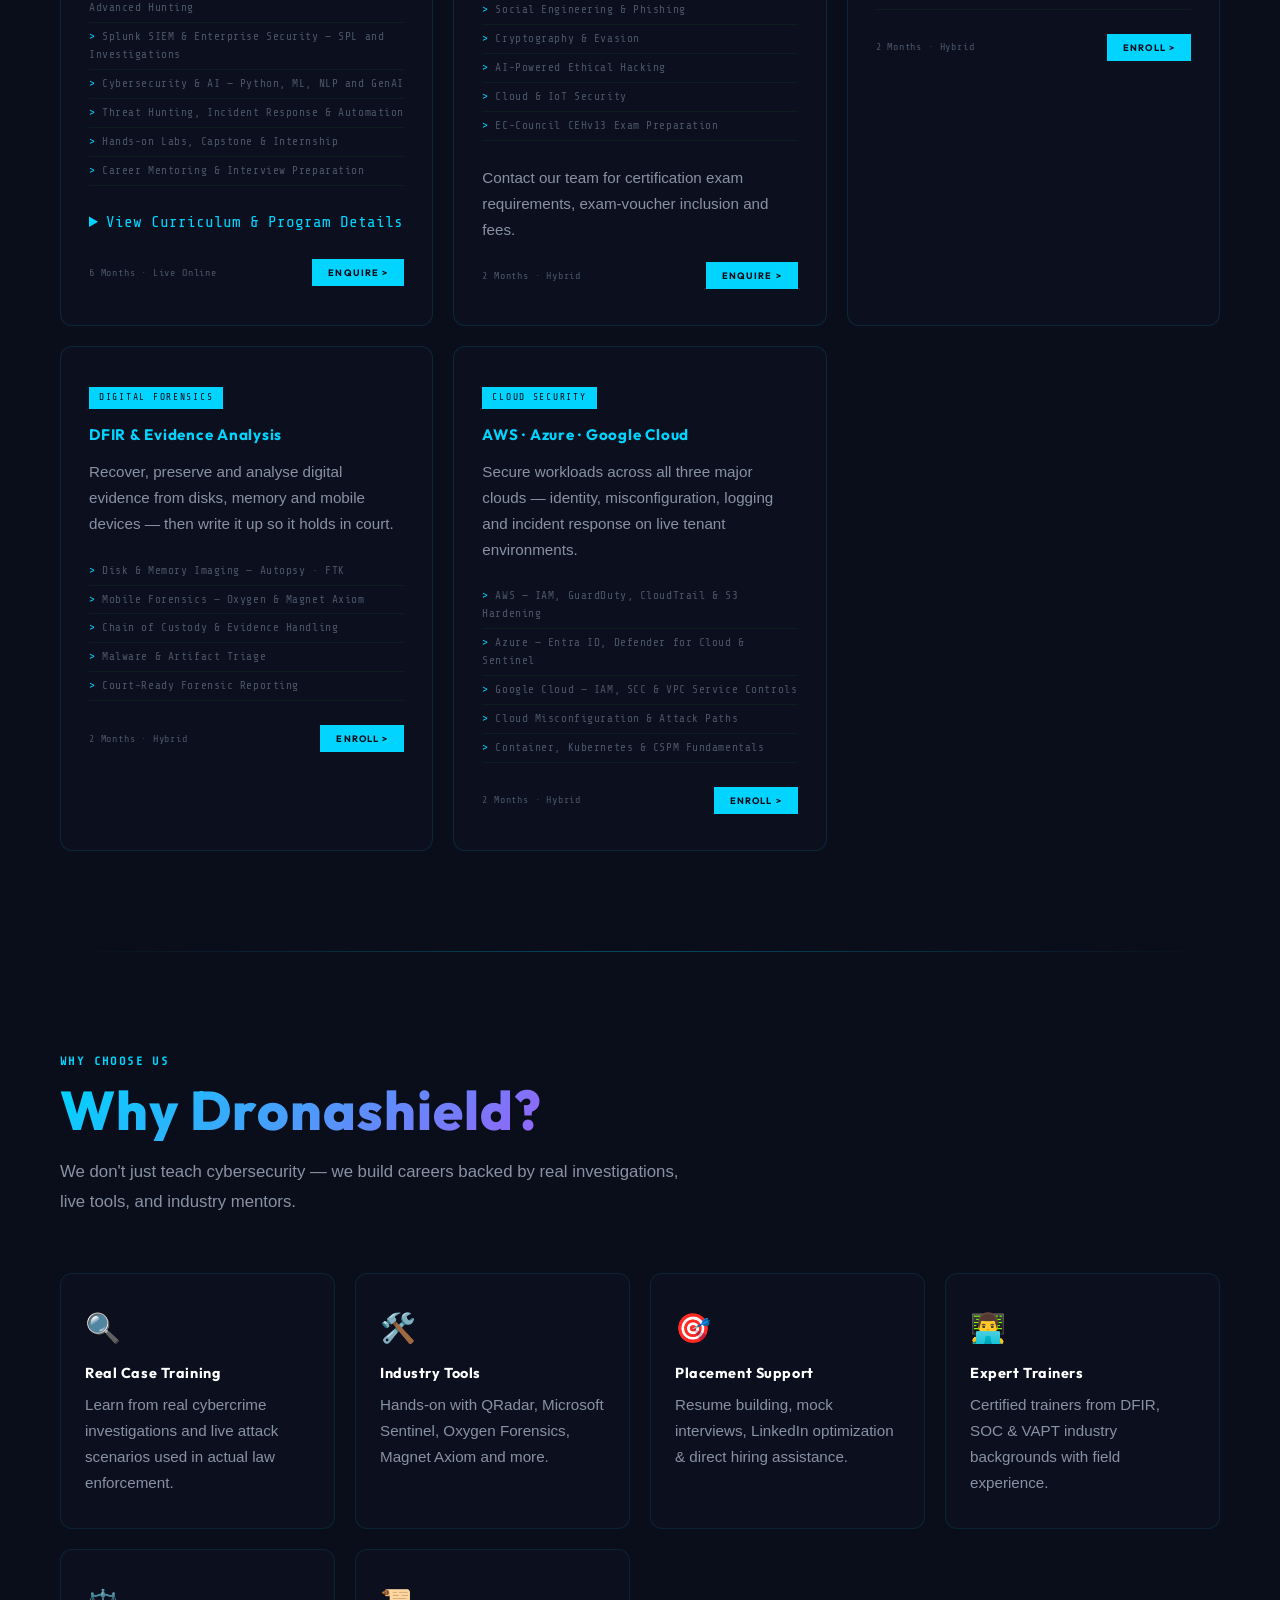
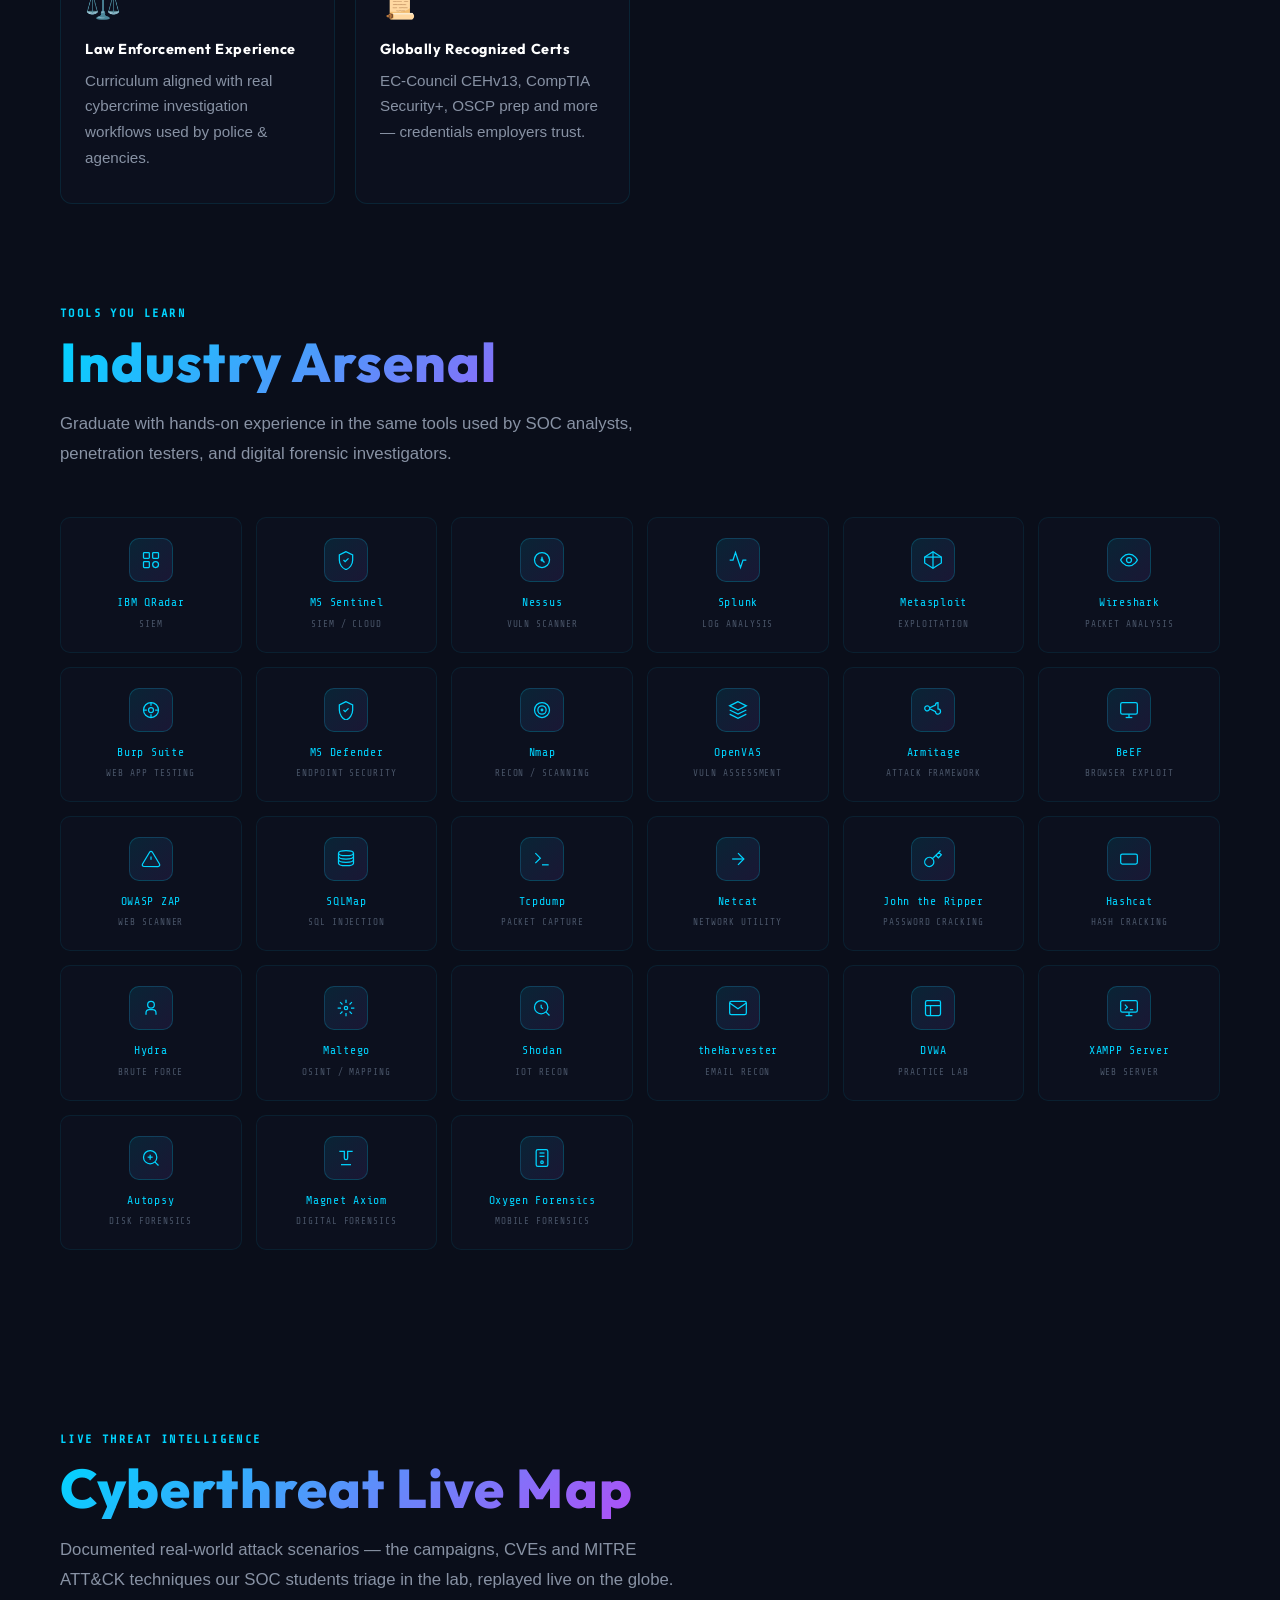
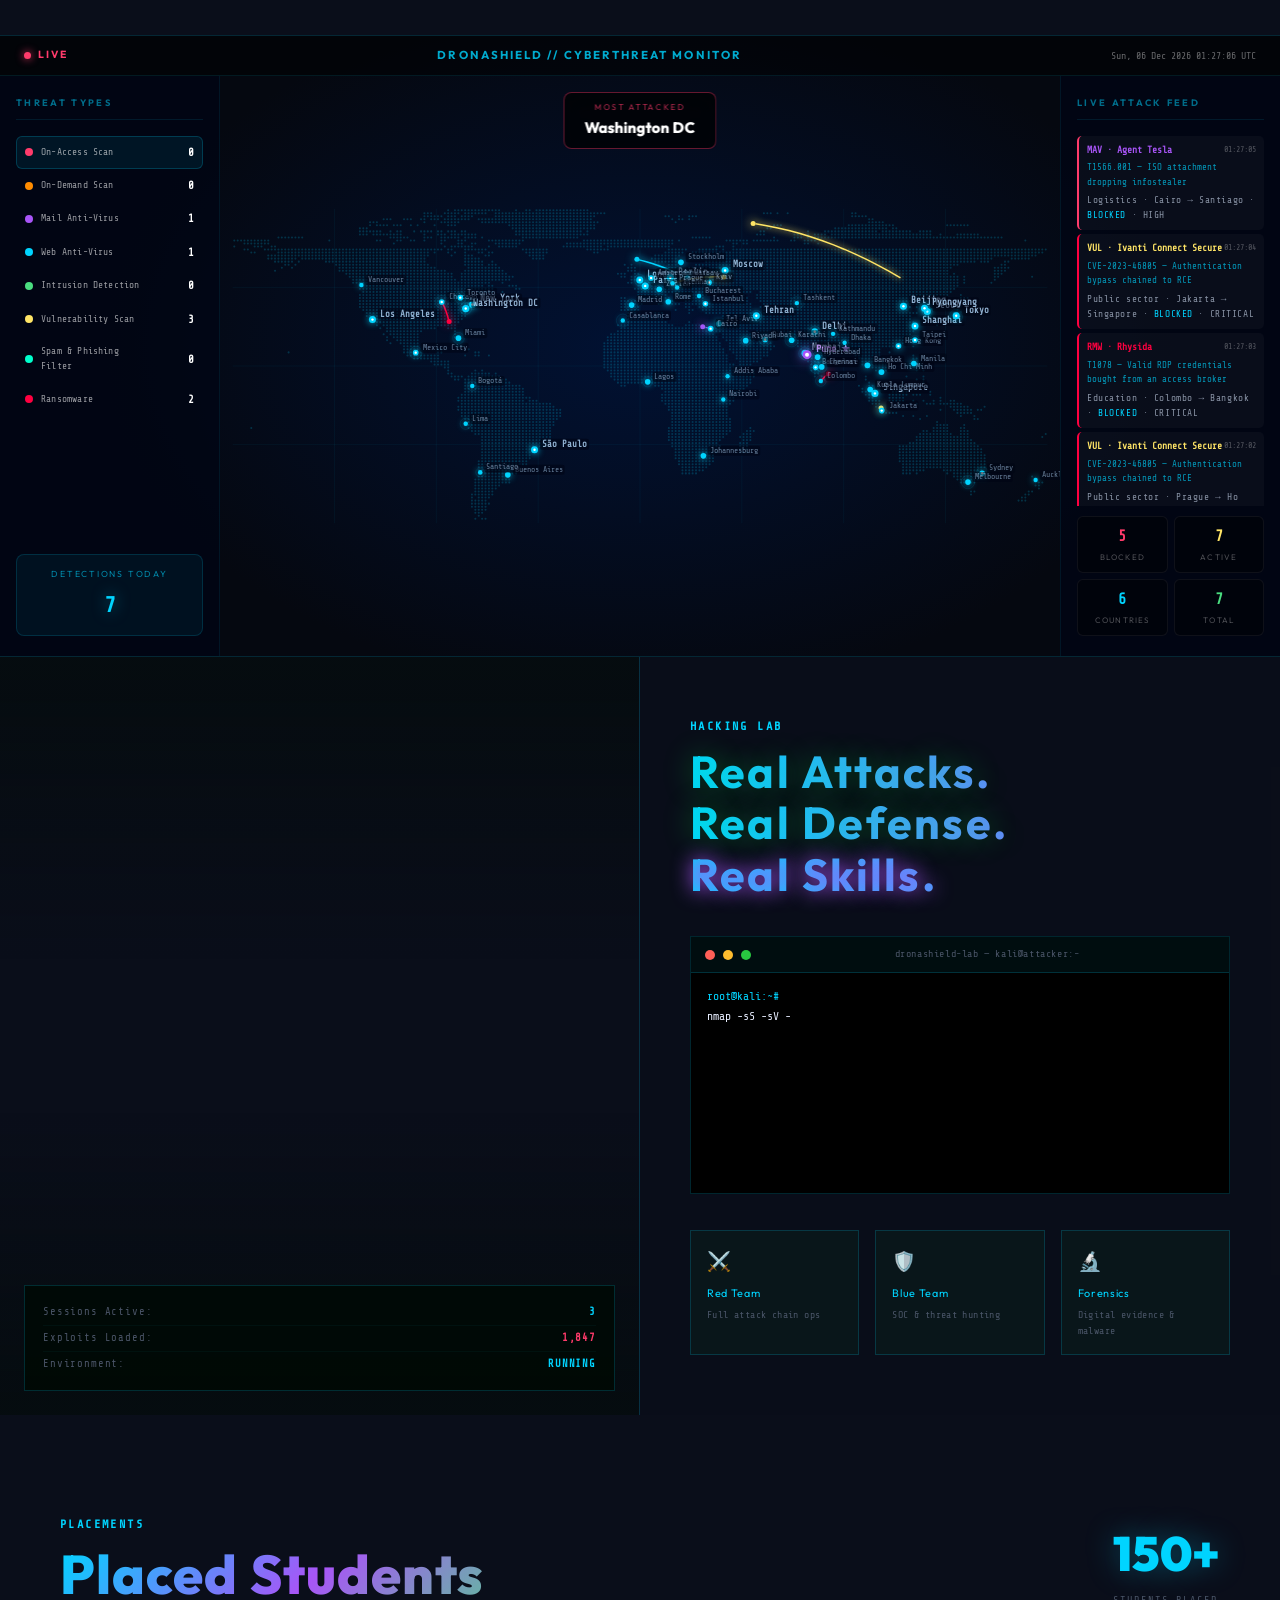
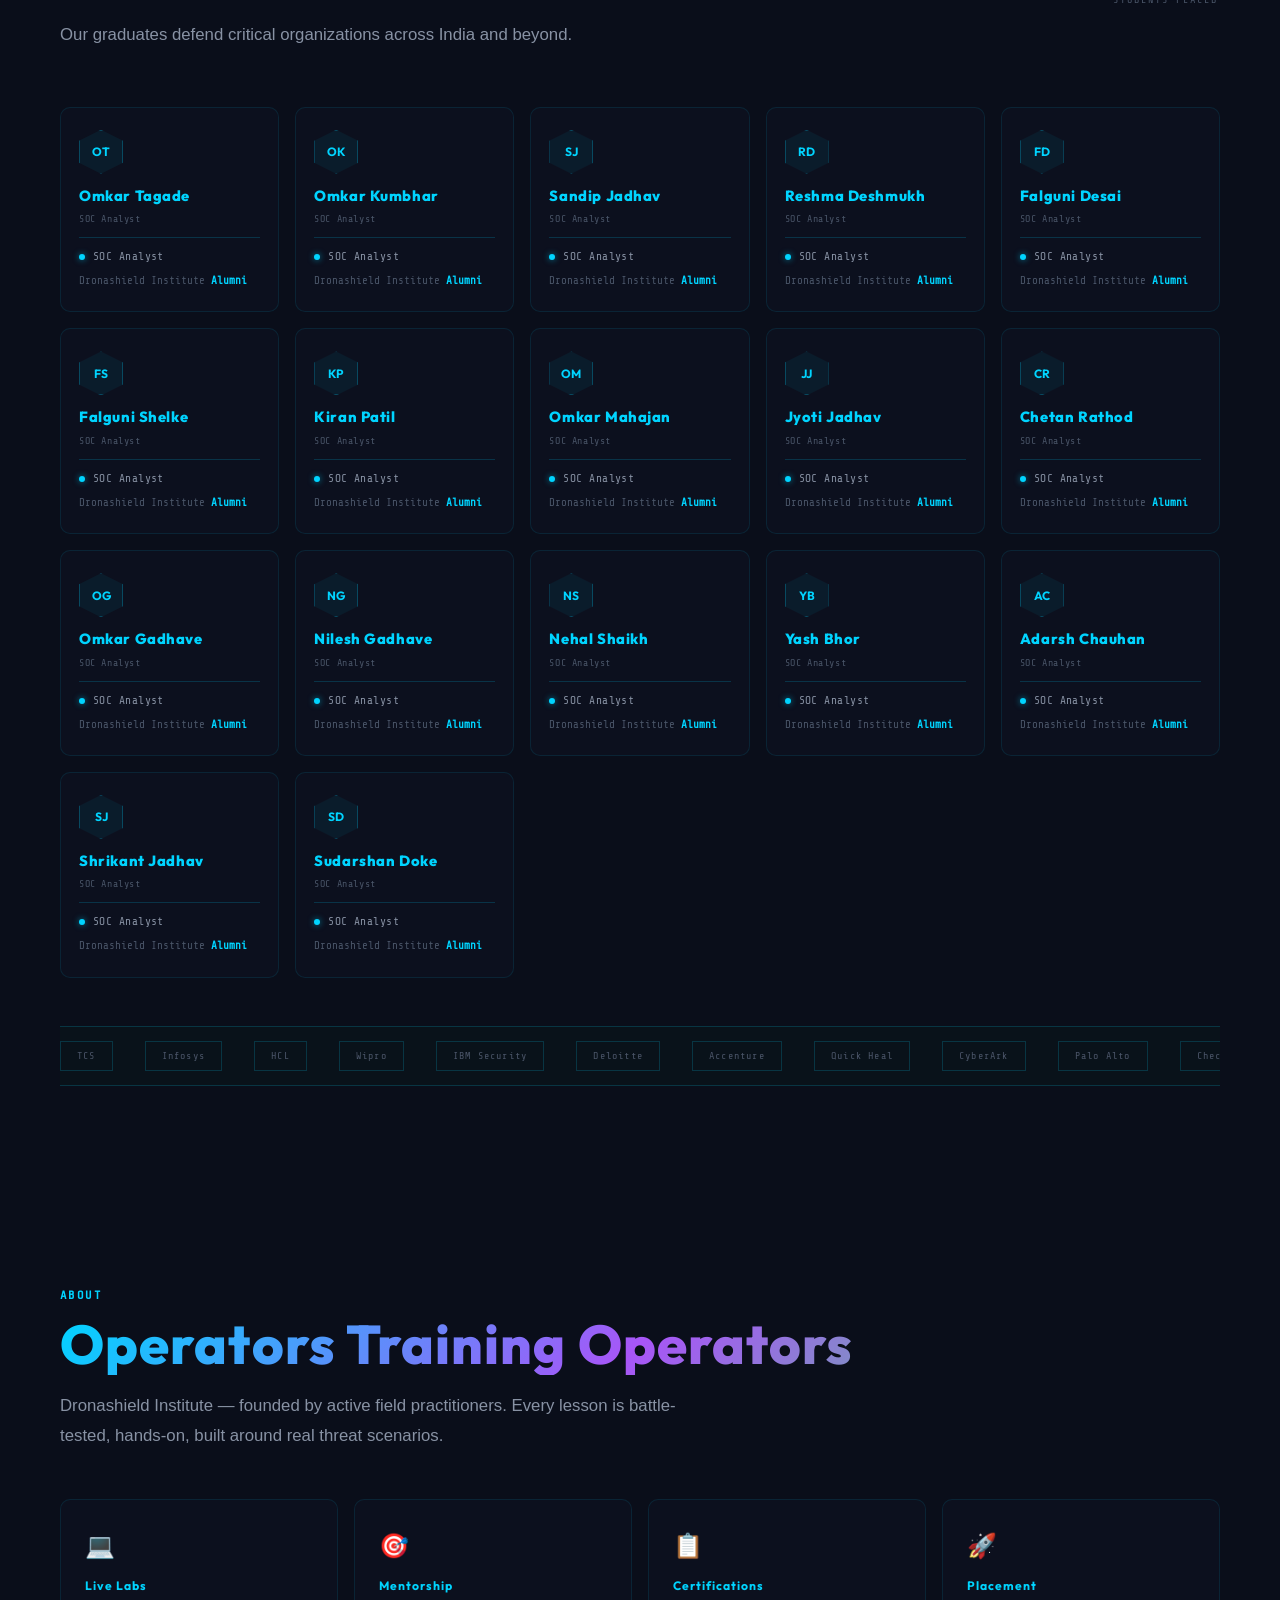
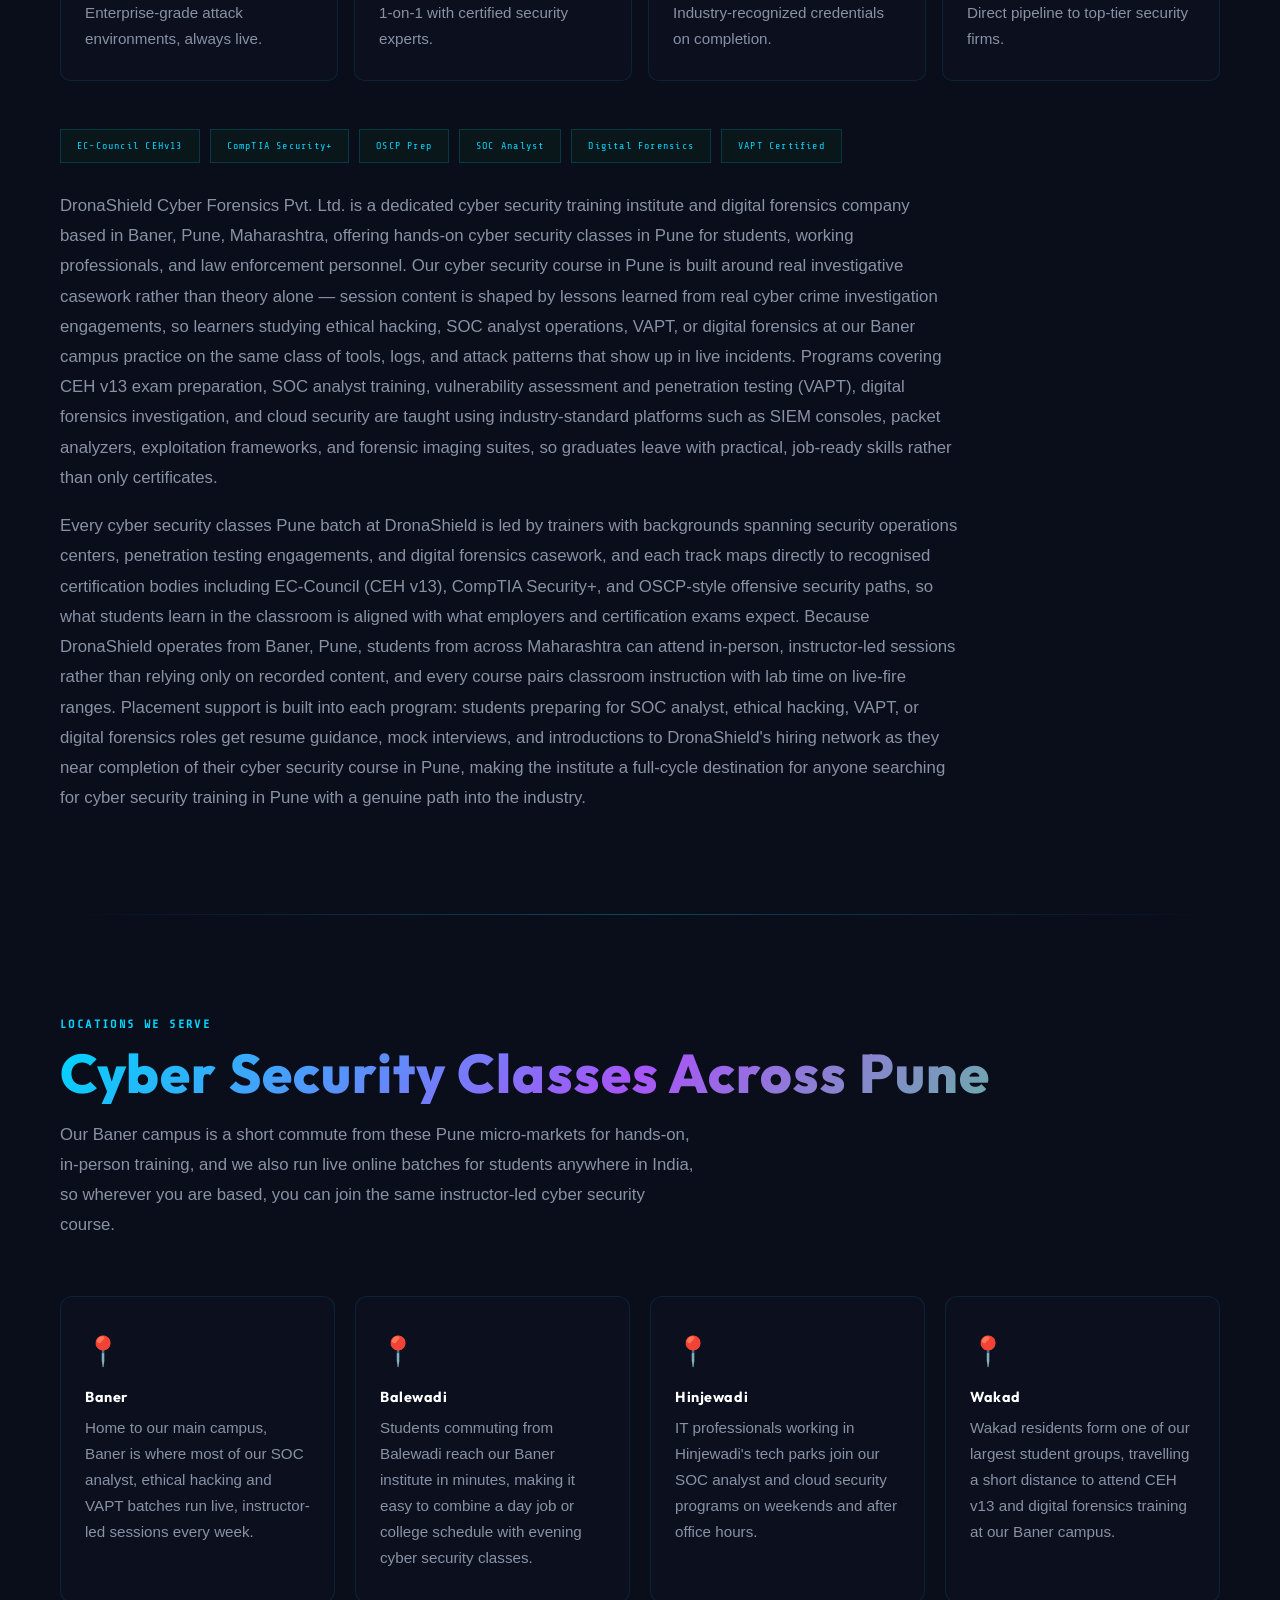
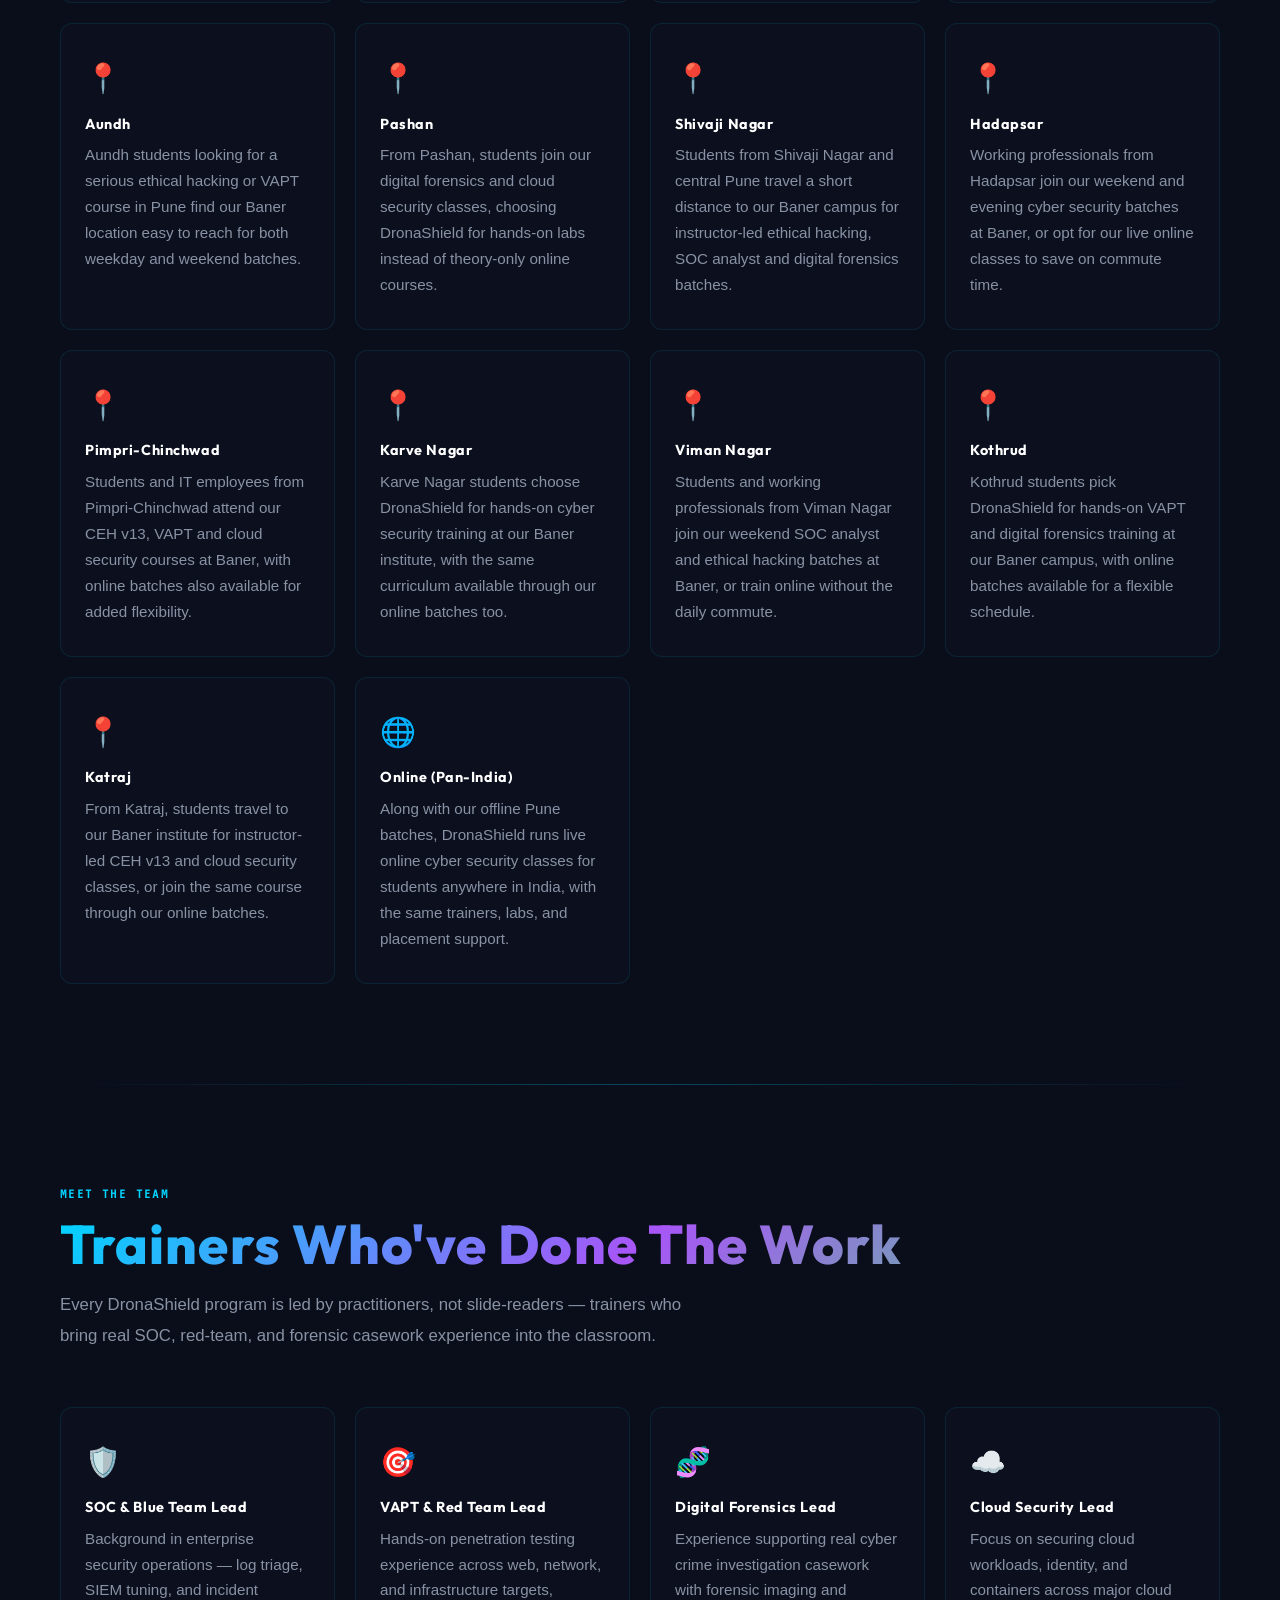
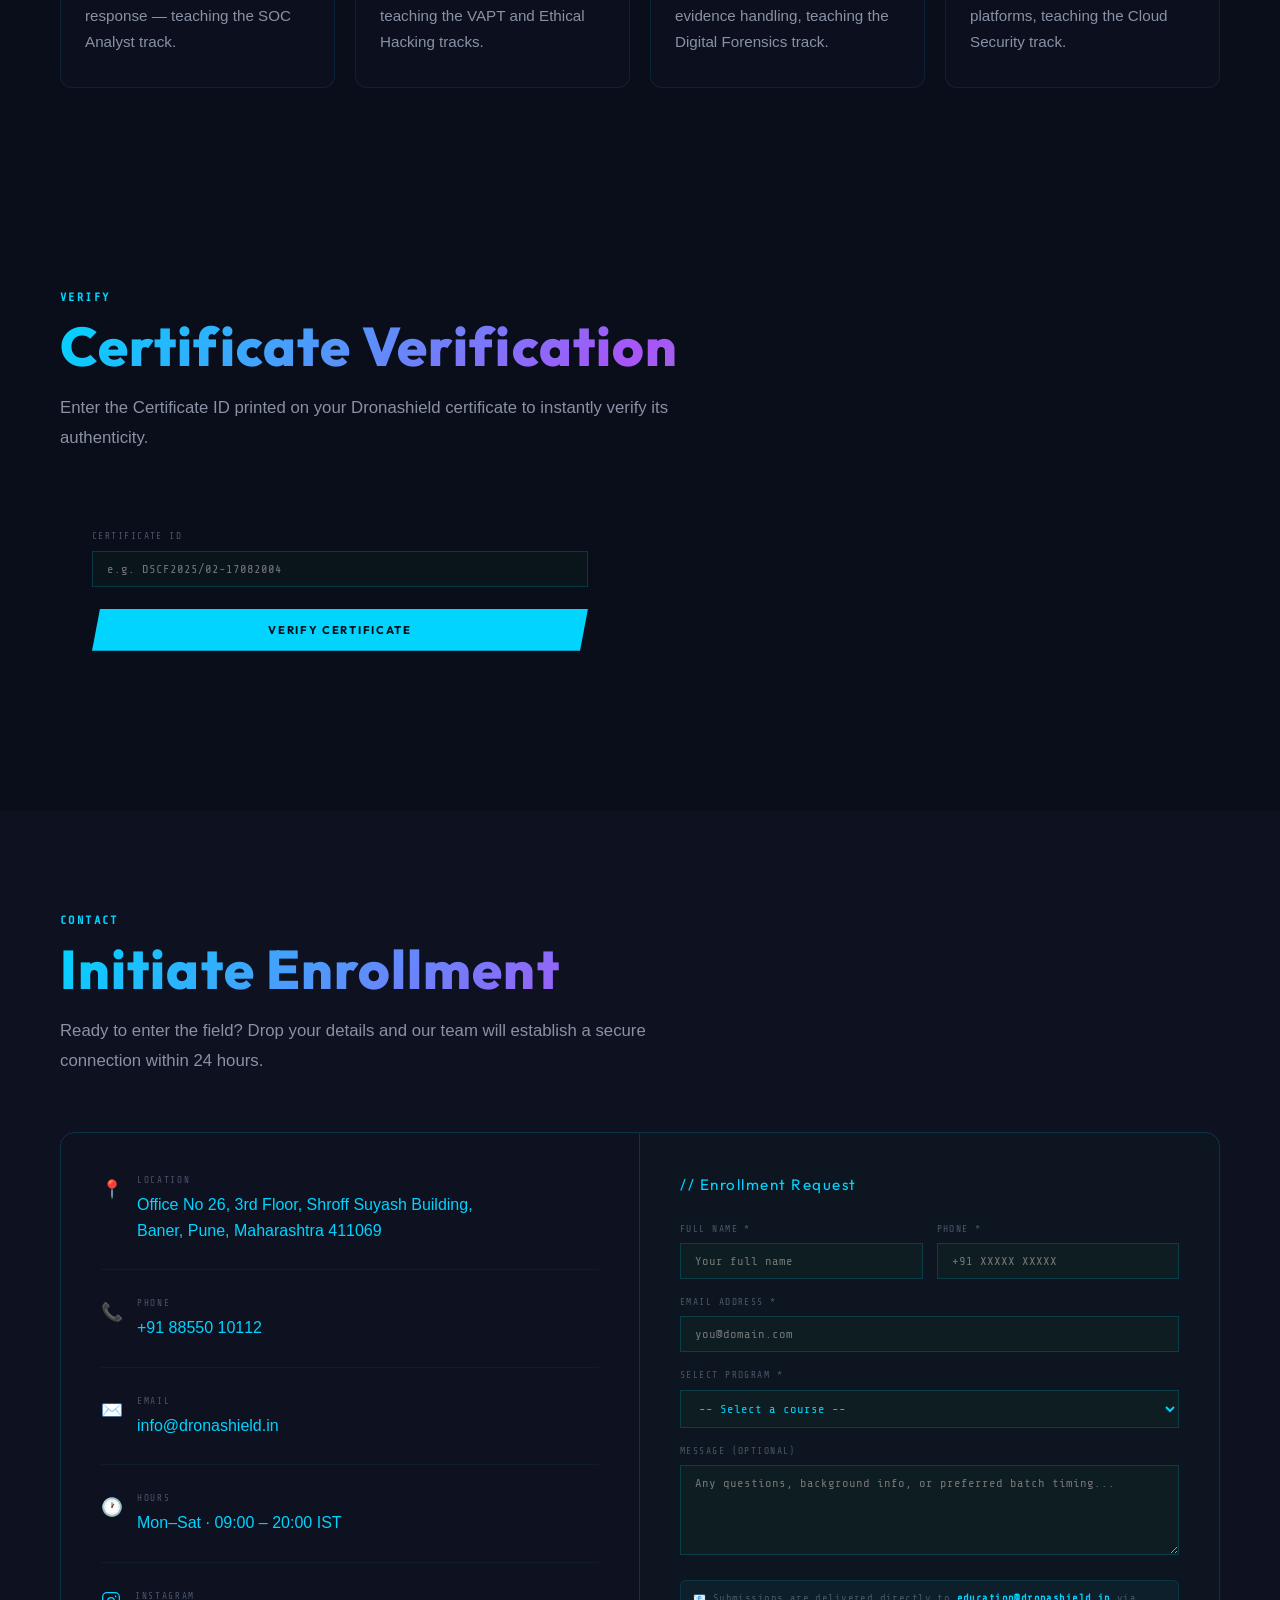
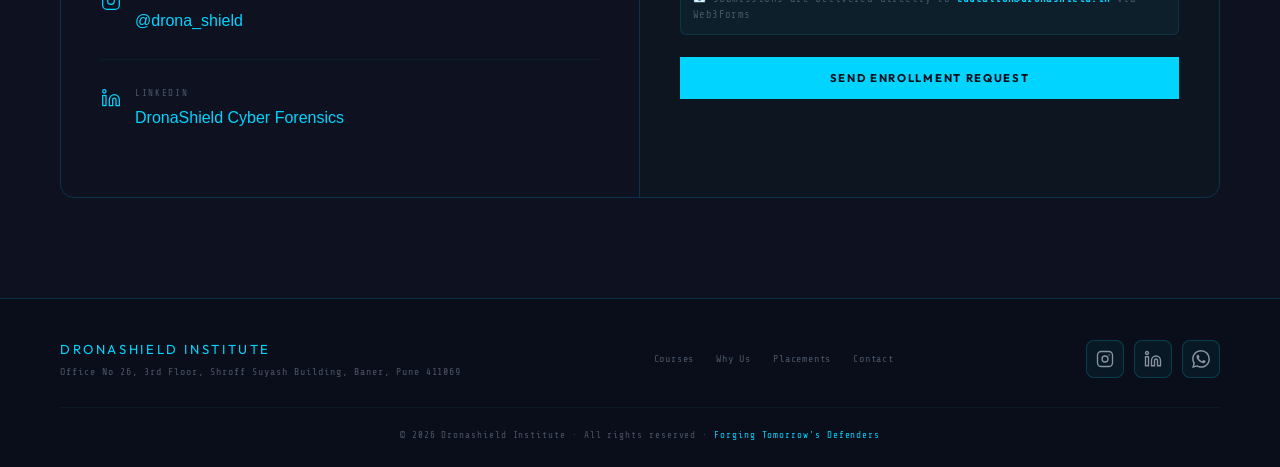
==== commit 05a32660: "Update program names in index.html" ====
--- a/index.html
+++ b/index.html
@@ -534,7 +534,7 @@
     <p class="urgency">Next Batch Starting Soon — Limited Seats Available</p>
     <div class="hero-stats">
       <div class="stat"><div class="stat-n">500+</div><div class="stat-l">Trained</div></div>
-      <div class="stat"><div class="stat-n">6</div><div class="stat-l">Programs</div></div>
+      <div class="stat"><div class="stat-n">5</div><div class="stat-l">Programs</div></div>
       <div class="stat"><div class="stat-n">98%</div><div class="stat-l">Placement</div></div>
       <div class="stat"><div class="stat-n">24/7</div><div class="stat-l">Open</div></div>
     </div>
@@ -584,9 +584,24 @@
     <button type="button" class="c-btn" onclick="document.querySelector('#enrollForm select[name=program]').value='AI-Powered SOC Analyst &amp; Cyber Defense Program (6 Months)';document.getElementById('contact').scrollIntoView({behavior:'smooth'})">Enquire &gt;</button>
   </div>
 </div>
-    <div class="c-card"><div class="c-badge">CEH Program</div><div class="c-title">Certified Ethical Hacker</div><p class="c-desc">Think exactly like an attacker. Learn the full offensive kill chain from recon to post-exploitation.</p><ul class="c-modules"><li>Reconnaissance &amp; Footprinting</li><li>Scanning, Enumeration &amp; Exploitation</li><li>Web Application Hacking</li><li>Social Engineering &amp; Phishing</li><li>Cryptography &amp; Evasion</li></ul><div class="c-footer"><span class="c-dur">2 Months · Hybrid</span><button class="c-btn" onclick="document.getElementById('contact').scrollIntoView({behavior:'smooth'})">Enroll &gt;</button></div></div>
+    <div class="c-card">
+      <div class="c-badge cyan">CEH Training &amp; Certification</div>
+      <h3 class="c-title">Certified Ethical Hacker (CEHv13)</h3>
+      <p class="c-desc">Ethical hacking training and EC-Council CEHv13 exam preparation in one program. Build practical offensive security skills, from reconnaissance to post-exploitation, with AI-powered security modules.</p>
+      <ul class="c-modules">
+        <li>Reconnaissance &amp; Footprinting</li>
+        <li>Scanning, Enumeration &amp; Advanced Exploitation</li>
+        <li>Web Application Hacking</li>
+        <li>Social Engineering &amp; Phishing</li>
+        <li>Cryptography &amp; Evasion</li>
+        <li>AI-Powered Ethical Hacking</li>
+        <li>Cloud &amp; IoT Security</li>
+        <li>EC-Council CEHv13 Exam Preparation</li>
+      </ul>
+      <p class="c-desc">Contact our team for certification exam requirements, exam-voucher inclusion and fees.</p>
+      <div class="c-footer"><span class="c-dur">2 Months · Hybrid</span><button type="button" class="c-btn" onclick="document.querySelector('#enrollForm select[name=program]').value='CEHv13 Training &amp; Certification (2 Months)';document.getElementById('contact').scrollIntoView({behavior:'smooth'})">Enquire &gt;</button></div>
+    </div>
     <div class="c-card"><div class="c-badge">VAPT Module</div><div class="c-title">Vulnerability Assessment &amp; Pentest</div><p class="c-desc">Find, exploit and document security weaknesses across networks, web apps, APIs and cloud stacks.</p><ul class="c-modules"><li>Network &amp; Web App VAPT</li><li>Nmap · Burp Suite · Metasploit</li><li>Professional Report Writing</li><li>Cloud Security Testing</li><li>Bug Bounty Methodologies</li></ul><div class="c-footer"><span class="c-dur">2 Months · Hybrid</span><button class="c-btn" onclick="document.getElementById('contact').scrollIntoView({behavior:'smooth'})">Enroll &gt;</button></div></div>
-    <div class="c-card"><div class="c-global">🌐 GLOBAL CERT</div><div class="c-badge cyan">CEHv13</div><div class="c-title">Certified Ethical Hacker v13</div><p class="c-desc">The world's most recognized ethical hacking certification — EC-Council CEHv13 with AI-powered security modules.</p><ul class="c-modules"><li>AI-Powered Ethical Hacking</li><li>Advanced Exploitation Techniques</li><li>Cloud &amp; IoT Security</li><li>EC-Council Exam Preparation</li><li>Globally Recognized Certificate</li></ul><div class="c-footer"><span class="c-dur">2 Months · Global Cert</span><button class="c-btn" onclick="document.getElementById('contact').scrollIntoView({behavior:'smooth'})">Enroll &gt;</button></div></div>
     <div class="c-card"><div class="c-badge">Digital Forensics</div><div class="c-title">DFIR &amp; Evidence Analysis</div><p class="c-desc">Recover, preserve and analyse digital evidence from disks, memory and mobile devices — then write it up so it holds in court.</p><ul class="c-modules"><li>Disk &amp; Memory Imaging — Autopsy · FTK</li><li>Mobile Forensics — Oxygen &amp; Magnet Axiom</li><li>Chain of Custody &amp; Evidence Handling</li><li>Malware &amp; Artifact Triage</li><li>Court-Ready Forensic Reporting</li></ul><div class="c-footer"><span class="c-dur">2 Months · Hybrid</span><button class="c-btn" onclick="document.getElementById('contact').scrollIntoView({behavior:'smooth'})">Enroll &gt;</button></div></div>
     <div class="c-card"><div class="c-badge">Cloud Security</div><div class="c-title">AWS · Azure · Google Cloud</div><p class="c-desc">Secure workloads across all three major clouds — identity, misconfiguration, logging and incident response on live tenant environments.</p><ul class="c-modules"><li>AWS — IAM, GuardDuty, CloudTrail &amp; S3 Hardening</li><li>Azure — Entra ID, Defender for Cloud &amp; Sentinel</li><li>Google Cloud — IAM, SCC &amp; VPC Service Controls</li><li>Cloud Misconfiguration &amp; Attack Paths</li><li>Container, Kubernetes &amp; CSPM Fundamentals</li></ul><div class="c-footer"><span class="c-dur">2 Months · Hybrid</span><button class="c-btn" onclick="document.getElementById('contact').scrollIntoView({behavior:'smooth'})">Enroll &gt;</button></div></div>
   </div>
@@ -868,9 +883,8 @@
           <select name="program" required>
             <option value="" disabled selected>-- Select a course --</option>
             <option value="AI-Powered SOC Analyst &amp; Cyber Defense Program (6 Months)">AI-Powered SOC Analyst &amp; Cyber Defense Program — 6 Months</option>
-            <option value="Certified Ethical Hacker (2 Months)">Certified Ethical Hacker</option>
+            <option value="CEHv13 Training &amp; Certification (2 Months)">CEHv13 Training &amp; Certification</option>
             <option value="VAPT (2 Months)">VAPT</option>
-            <option value="CEHv13 Global Cert (2 Months)">CEHv13 Global Cert</option>
             <option value="Digital Forensics (2 Months)">Digital Forensics</option>
             <option value="Cloud Security — AWS, Azure, GCP (2 Months)">Cloud Security — AWS, Azure, GCP</option>
           </select>
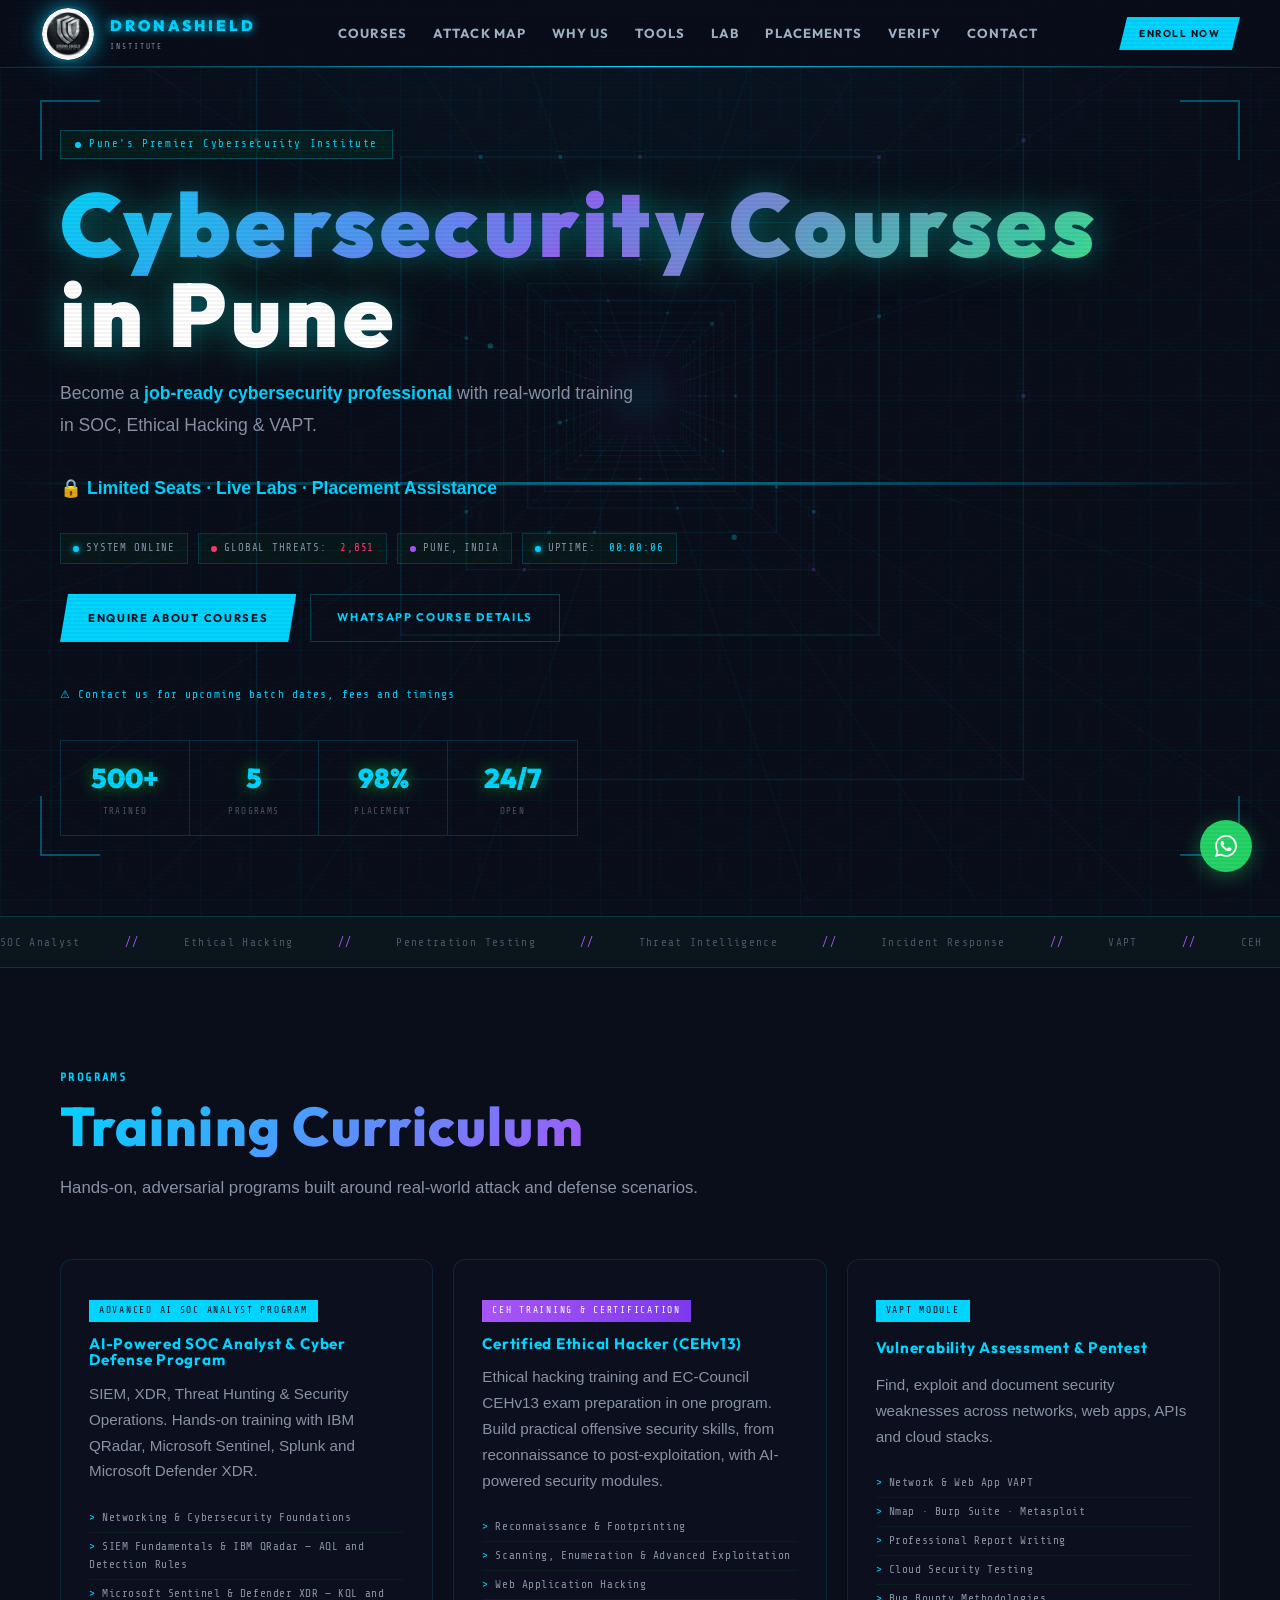
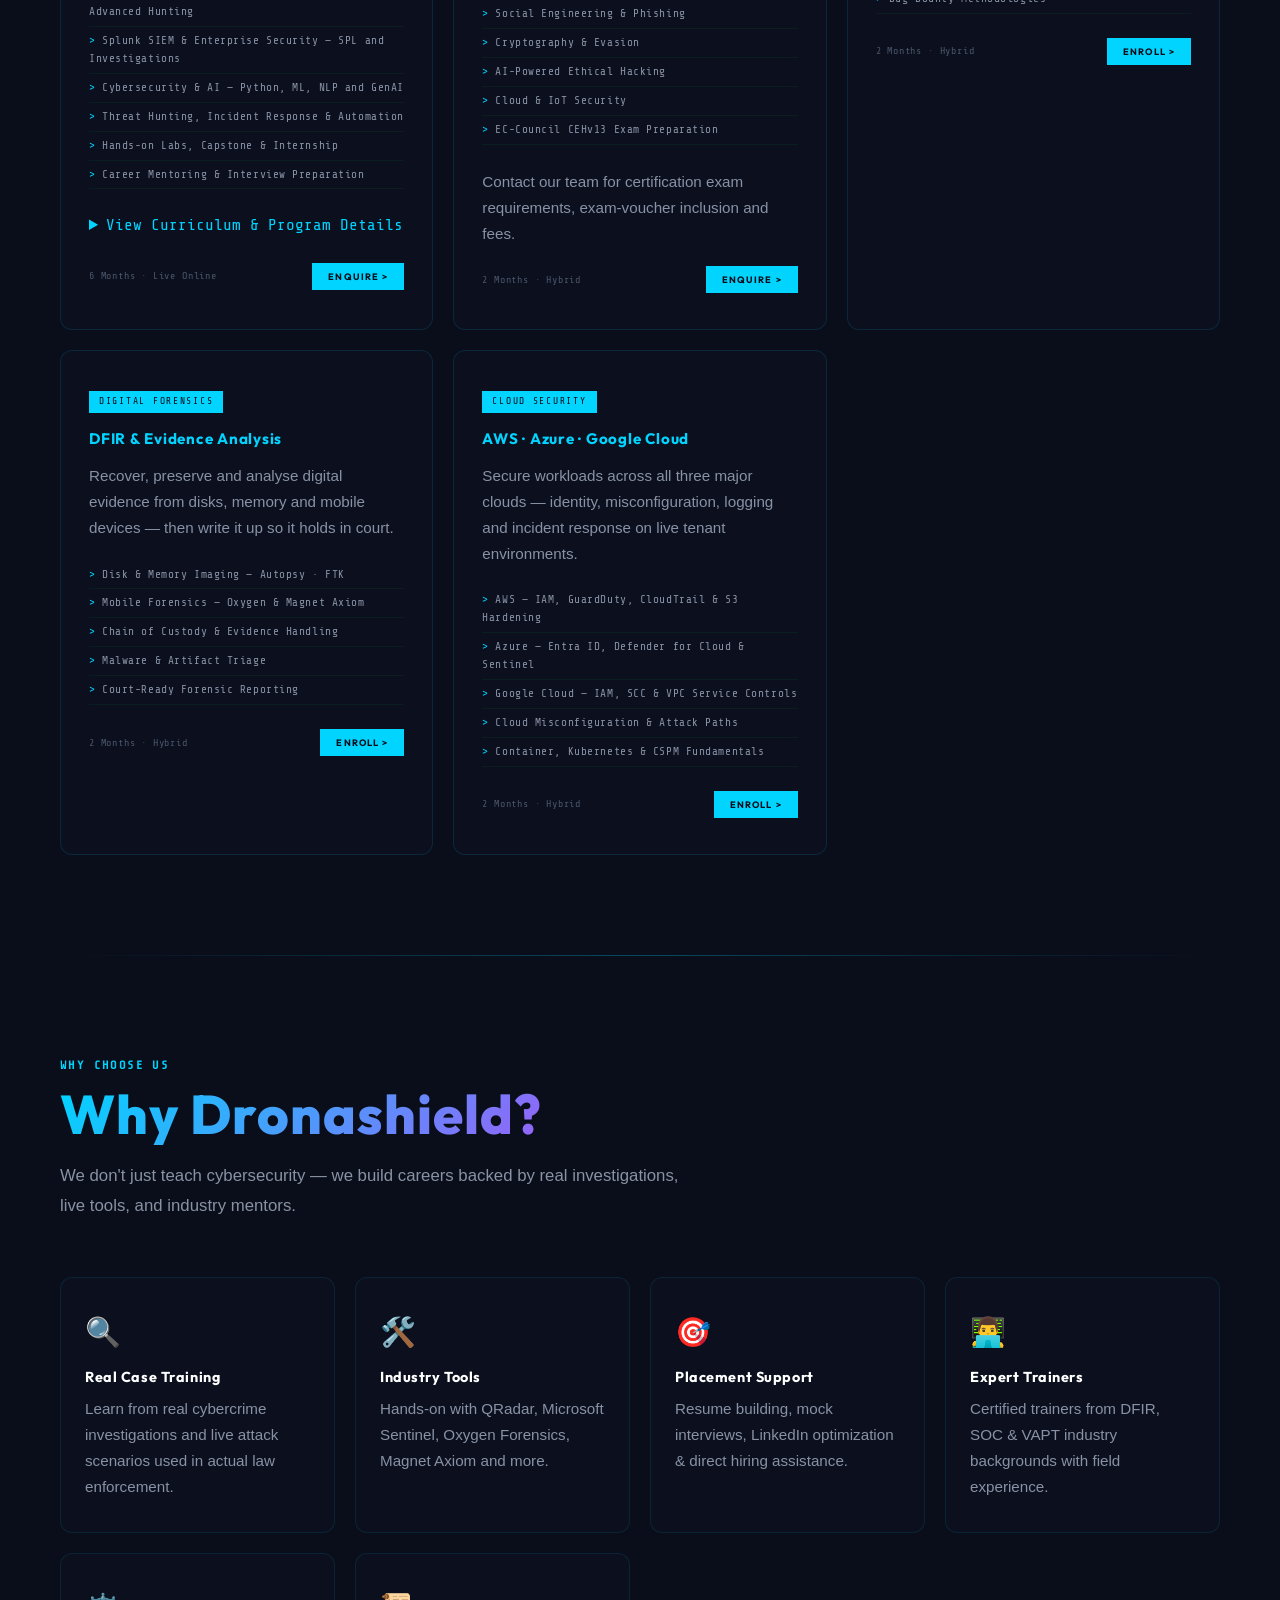
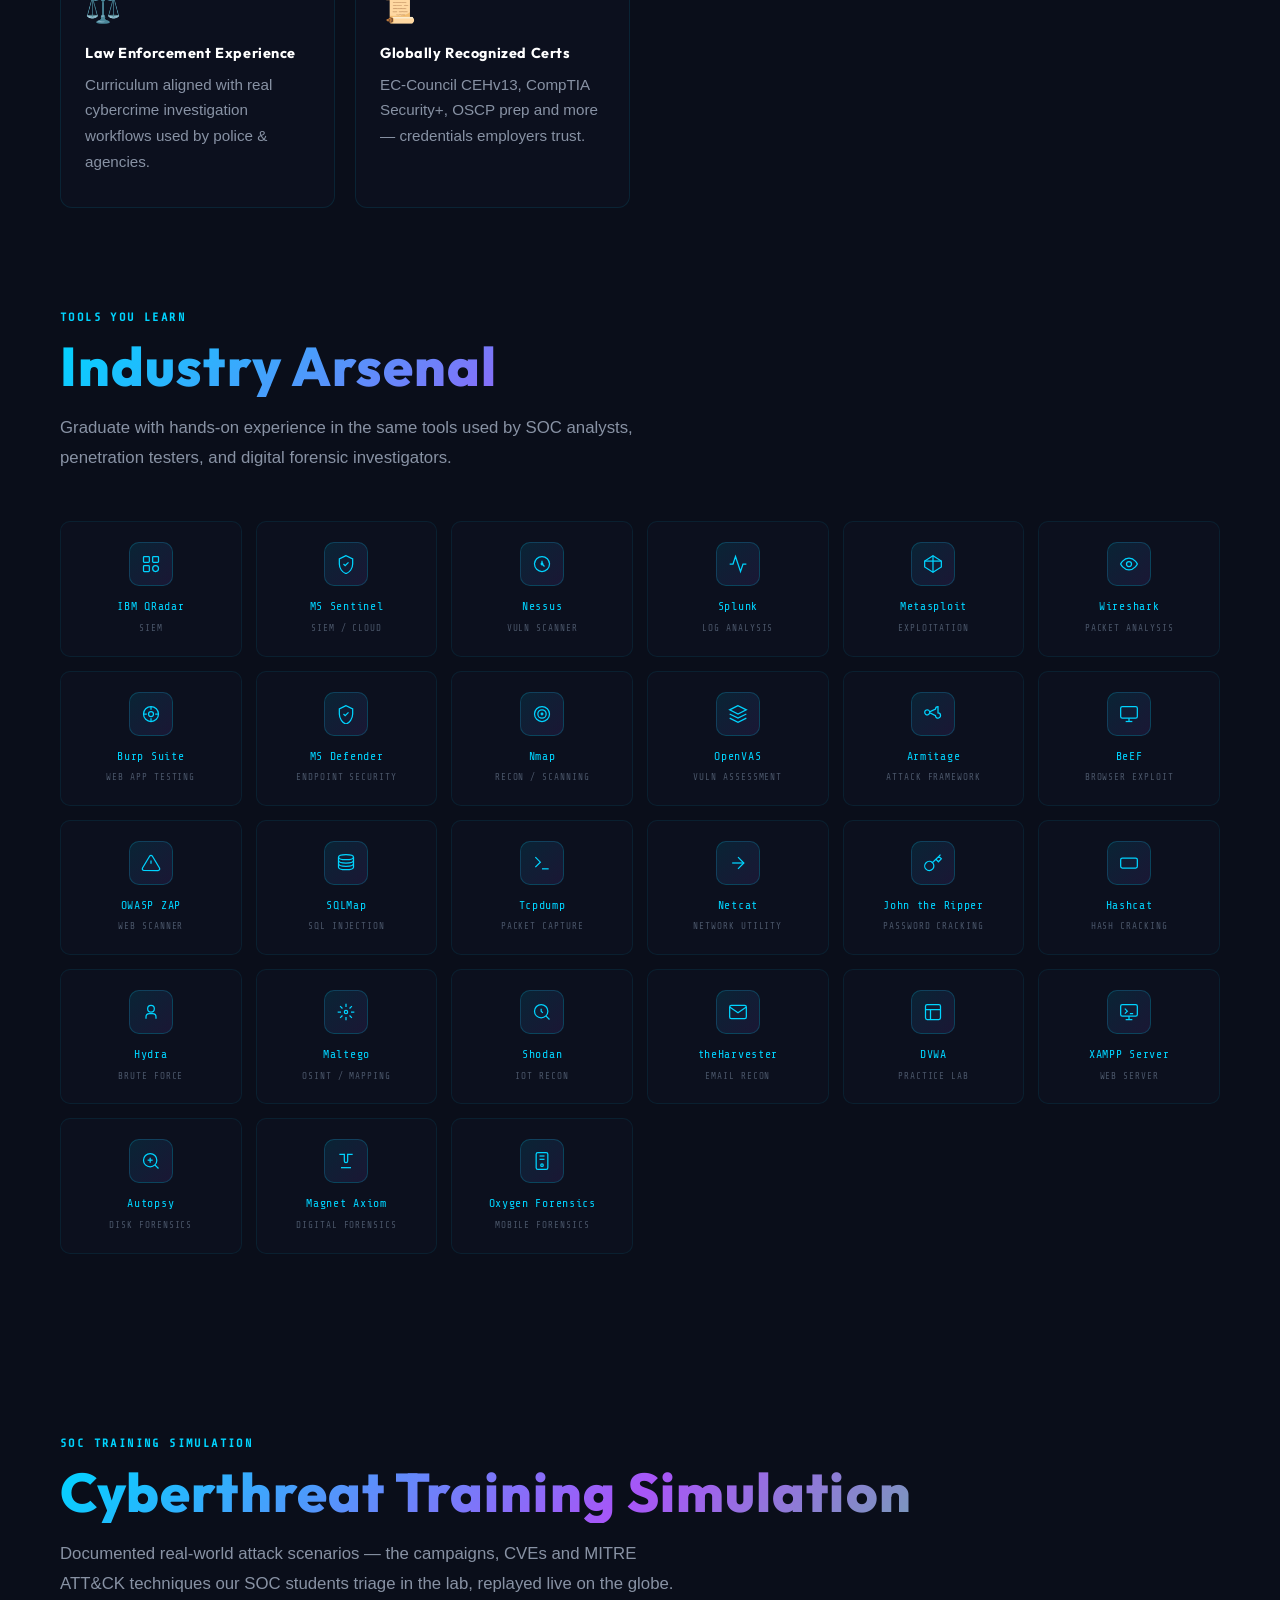
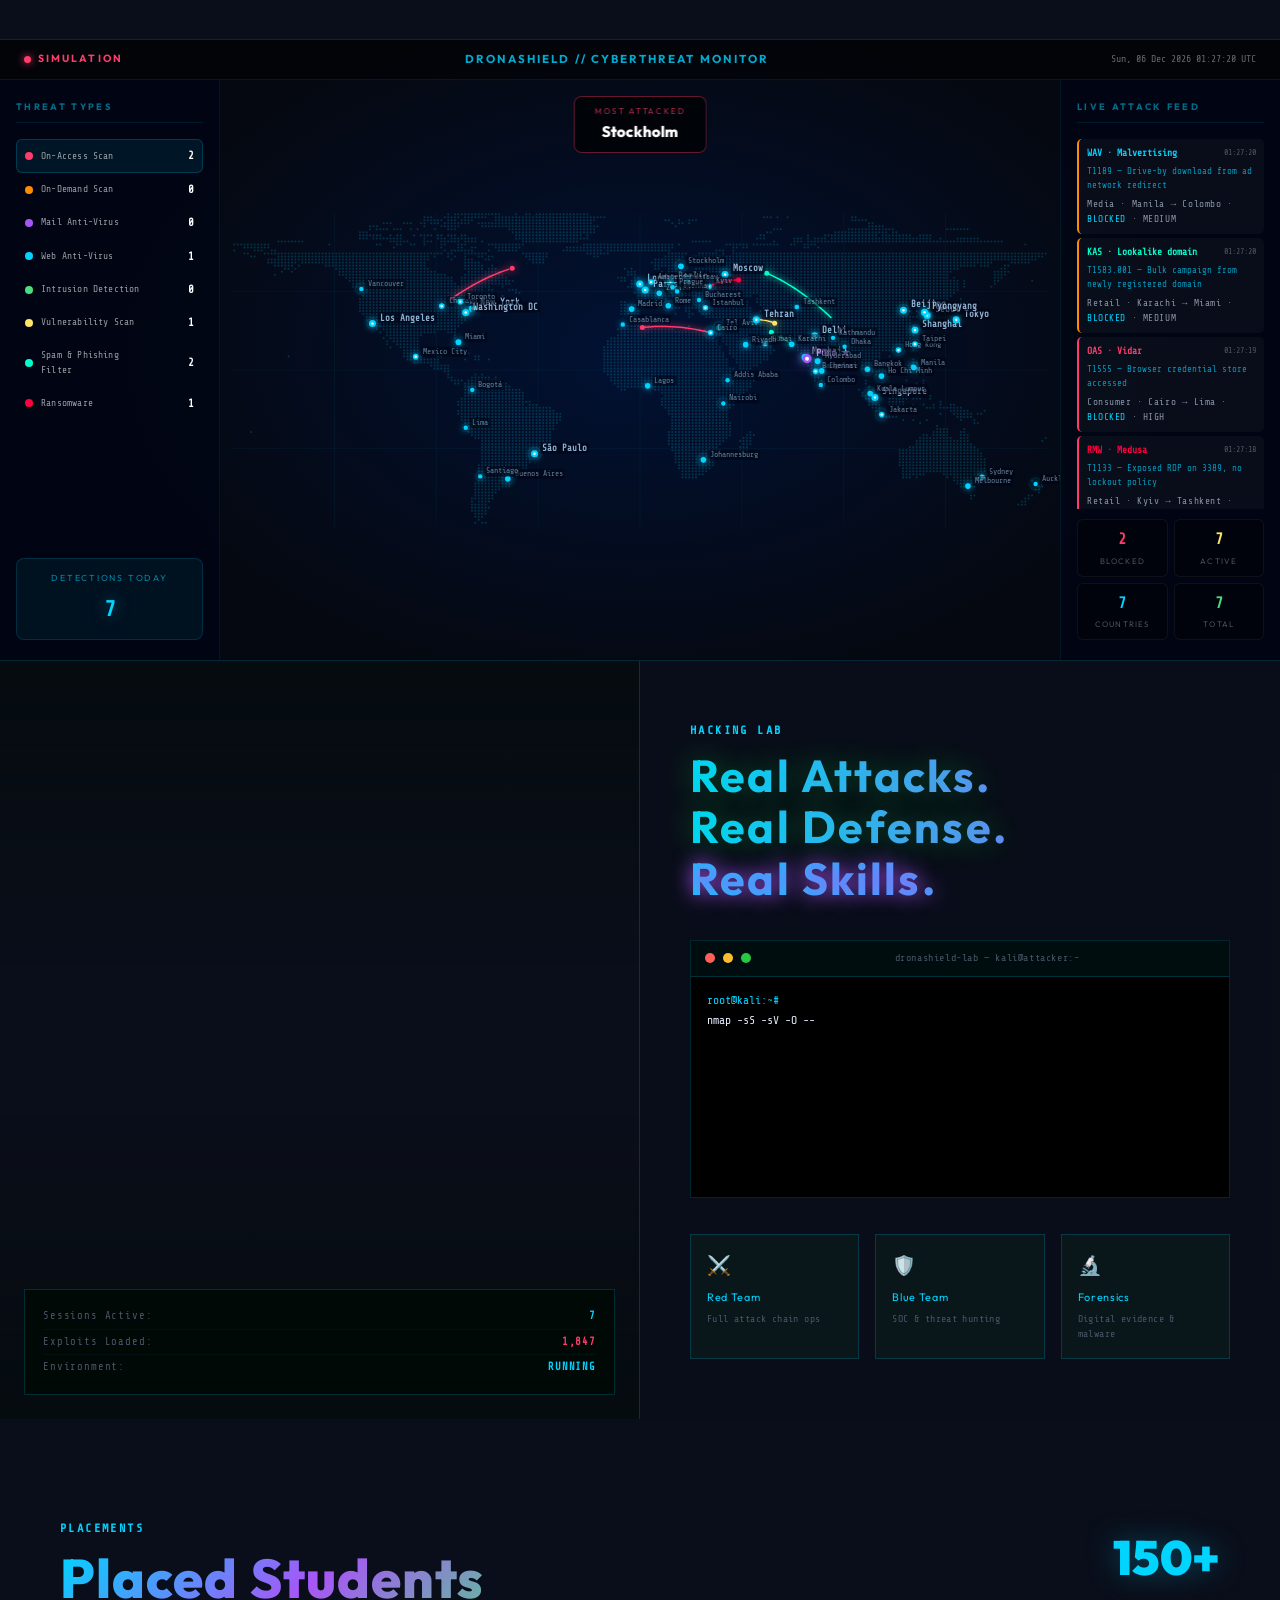
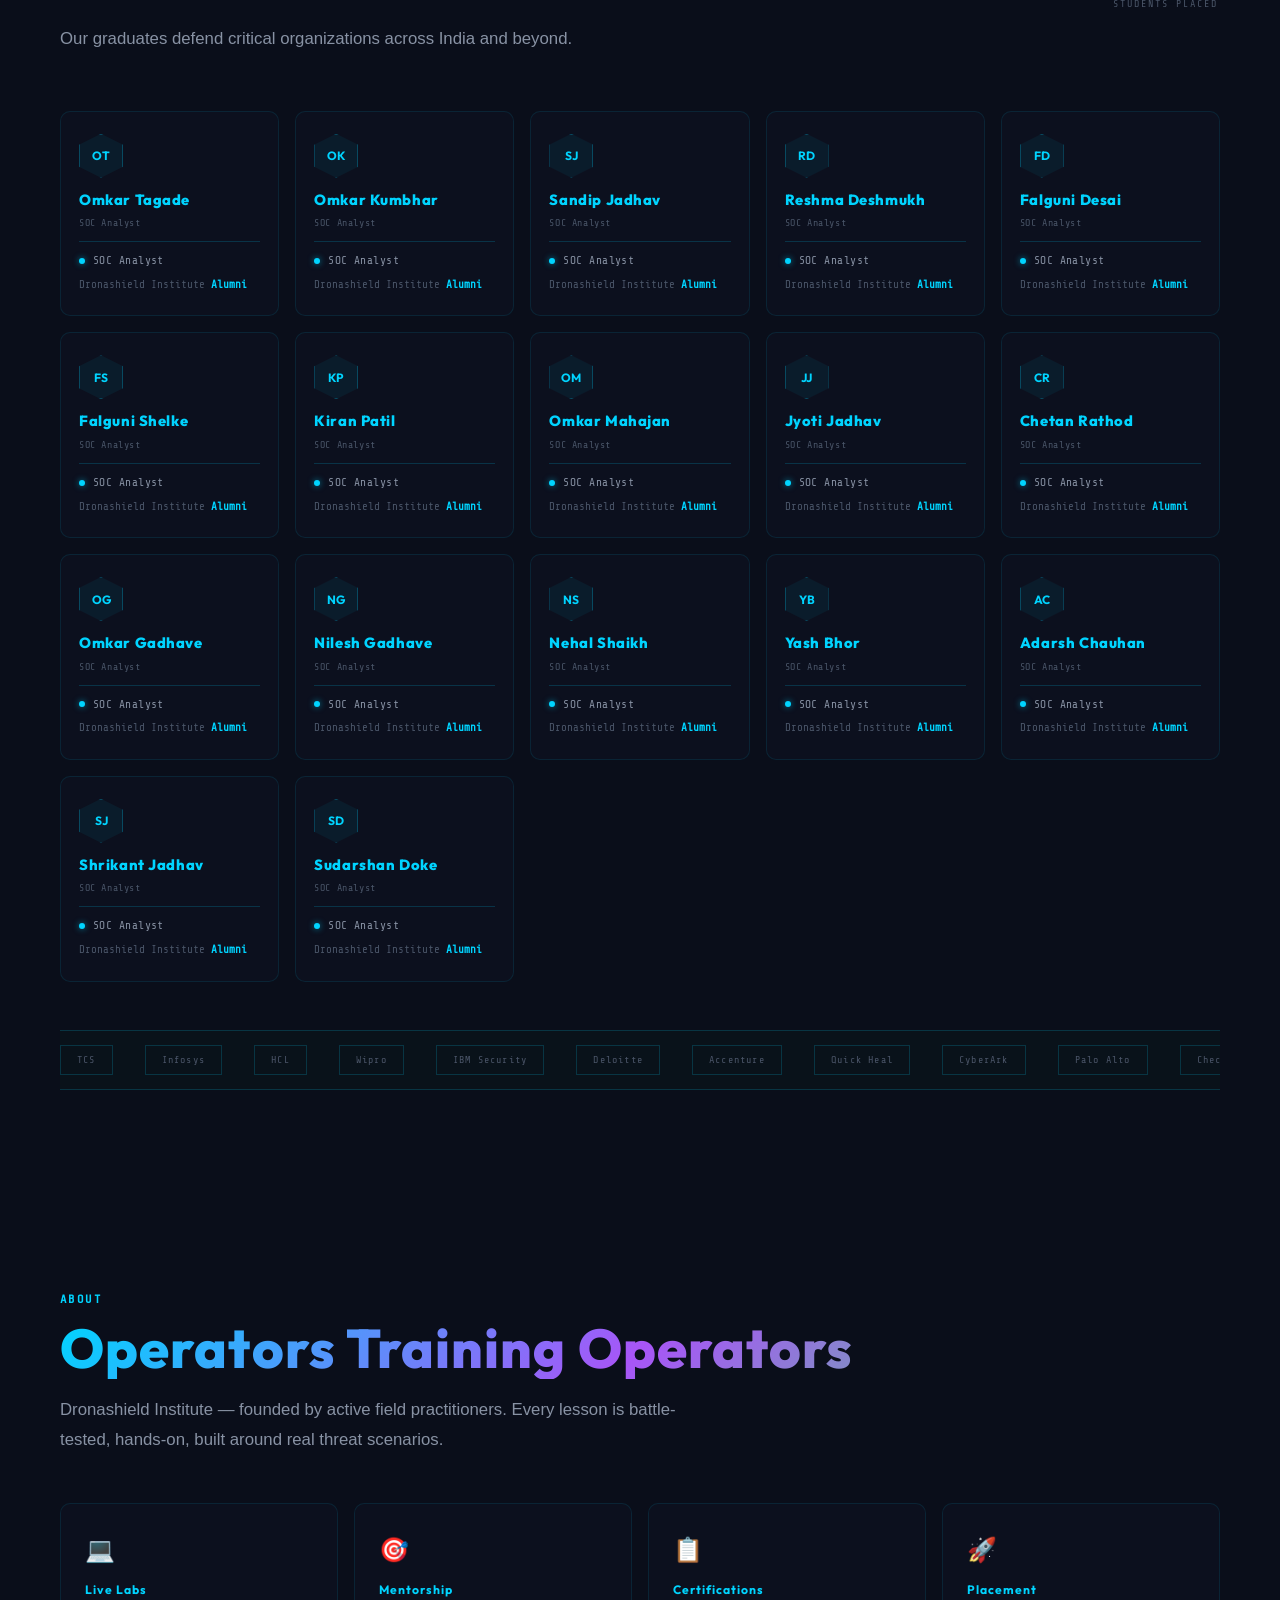
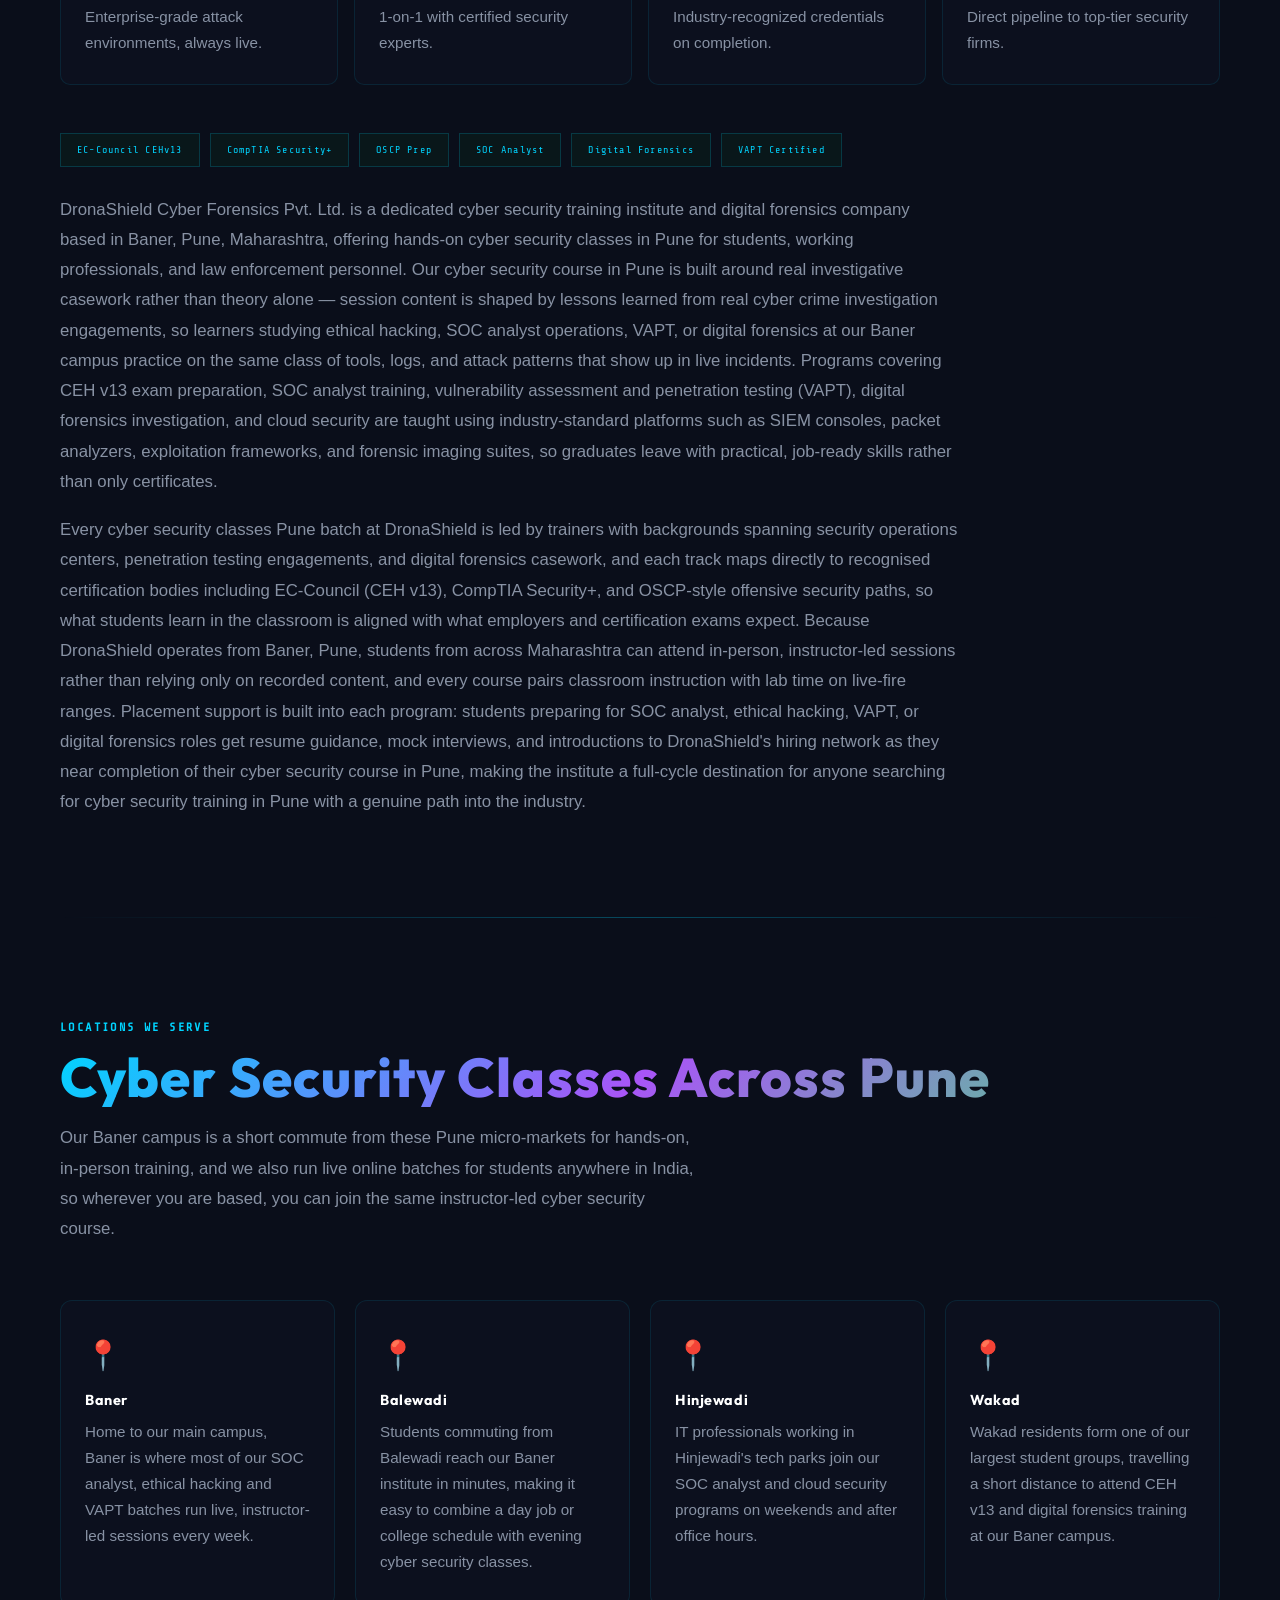
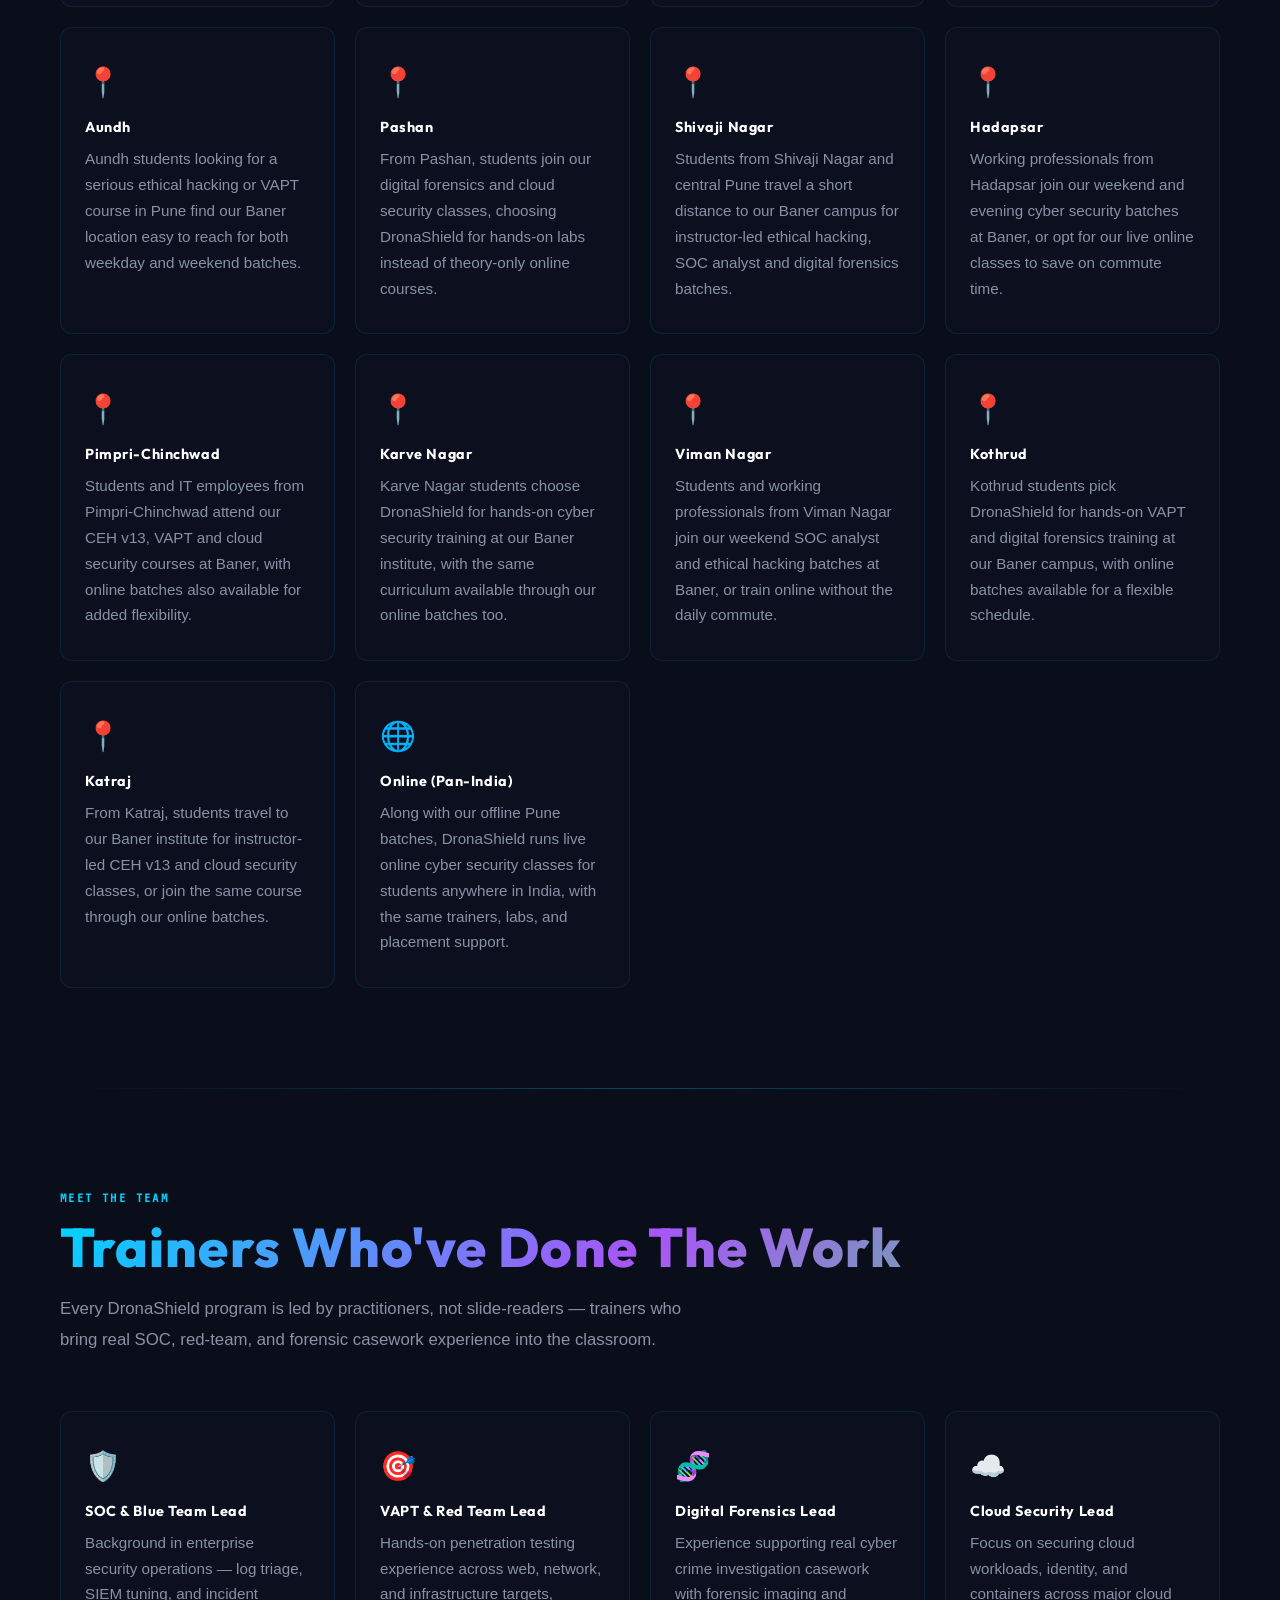
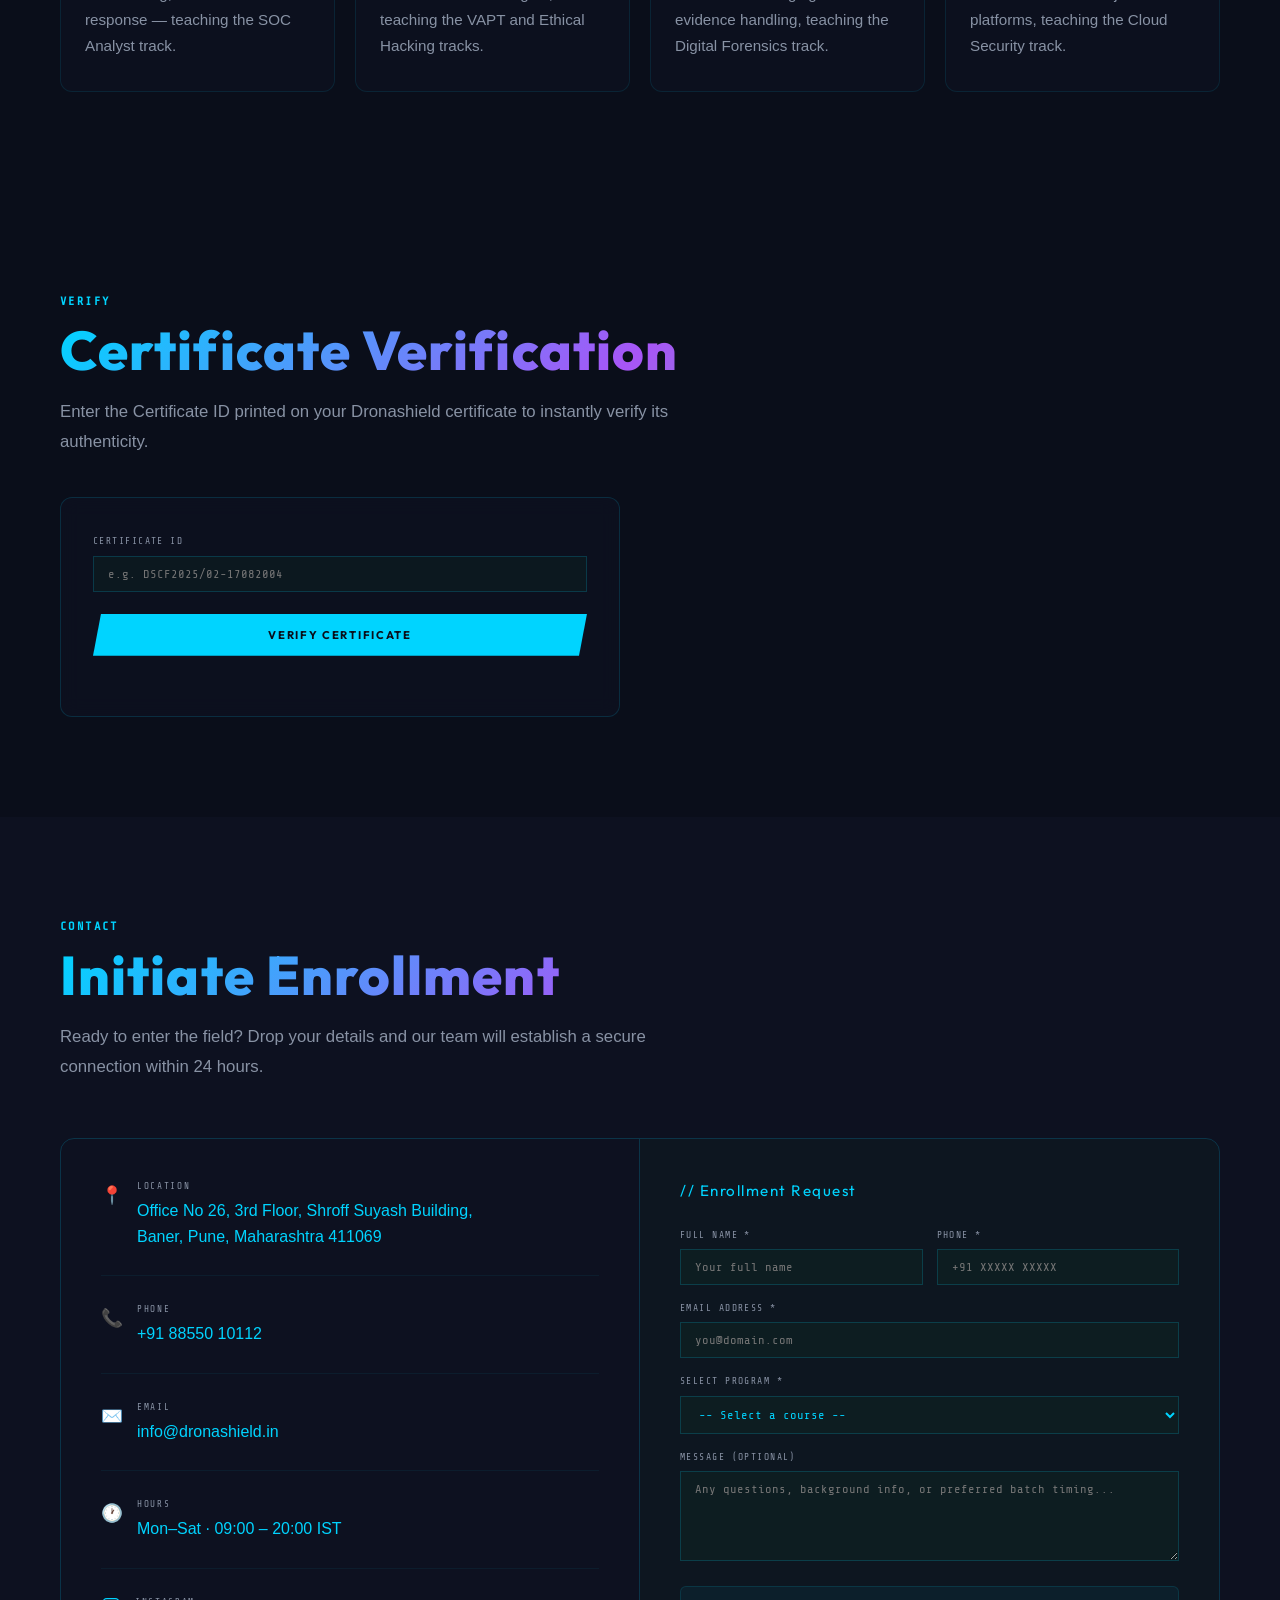
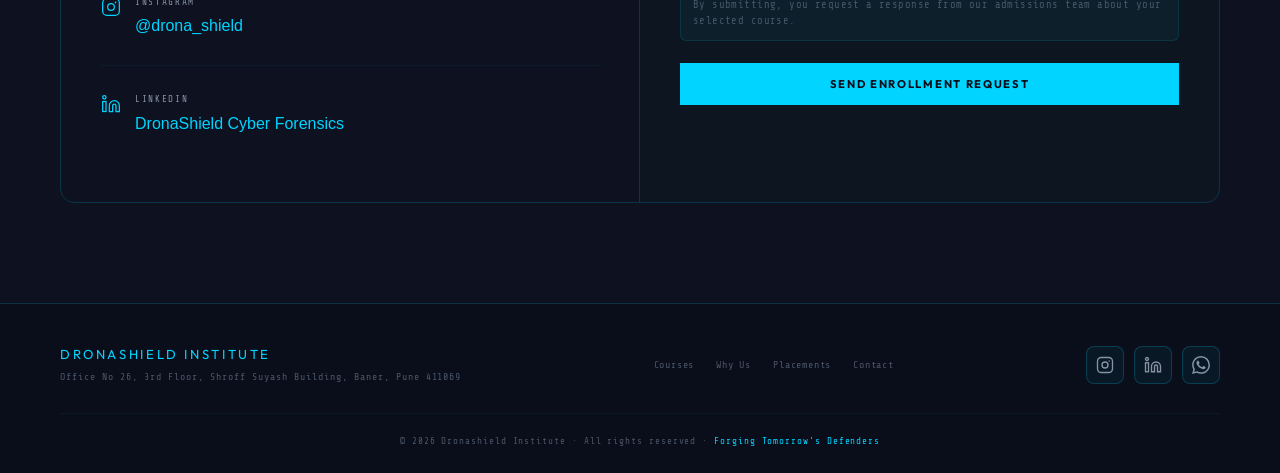
==== commit 8c39b728: "Update print statement from 'Hello' to 'Goodbye'" ====
--- a/index.html
+++ b/index.html
@@ -3,9 +3,9 @@
 <head>
 <meta charset="UTF-8">
 <meta name="viewport" content="width=device-width, initial-scale=1.0">
-<title>DRONASHIELD // CYBERSECURITY INSTITUTE</title>
+<title>Cybersecurity Courses in Pune | SOC, CEH &amp; VAPT | DronaShield</title>
   <link rel="icon" type="image/png" href="/assets/favicon-logo.png">
-<meta name="description" content="Elite Cybersecurity Training — CEH, SOC, VAPT & Digital Forensics. Pune, India.">
+<meta name="description" content="Cybersecurity courses in Baner, Pune and live online: AI-Powered SOC, CEHv13, VAPT, Digital Forensics and Cloud Security. Enquire about fees and batches.">
 <link rel="canonical" href="https://dronashield.in/">
 <meta property="og:type" content="website">
 <meta property="og:site_name" content="Dronashield Institute">
@@ -76,9 +76,11 @@
 }
 
 /* PURPLE ACCENT */
---purple: #a855f7;
---purple-dim: rgba(168,85,247,0.15);
---purple-border: rgba(168,85,247,0.3);
+:root {
+  --purple: #a855f7;
+  --purple-dim: rgba(168,85,247,0.15);
+  --purple-border: rgba(168,85,247,0.3);
+}
 
 /* CARD STYLE matching their site */
 .site-card{
@@ -439,6 +441,10 @@
 .c-info-icon svg{color:var(--green);}
 .c-info-val a{color:var(--green);text-decoration:none;transition:opacity .2s;}
 .c-info-val a:hover{opacity:.8;text-decoration:underline;}
+/* Readability and accessible navigation */
+section { scroll-margin-top: 84px; }
+.c-modules li, .form-row label, .c-info-label { color: var(--gray-lt); }
+@media (prefers-reduced-motion: reduce) { html { scroll-behavior:auto; } *, *::before, *::after { animation:none !important; transition:none !important; } .reveal, .hero-tag, .hero-title-wrap, .hero-sub, .status-row, .hero-btns, .urgency, .hero-stats { opacity:1; transform:none; } }
 </style>
 </head>
 <body>
@@ -459,15 +465,6 @@
   <rect width="100%" height="100%" fill="url(#hexPat)"/>
   <rect width="100%" height="100%" fill="url(#hexPat2)"/>
 </svg>
-</div>
-
-<!-- BOOT SCREEN -->
-<div id="bootScreen">
-  <div class="boot-lines" id="bootLines"></div>
-  <div class="boot-bar-wrap">
-    <div class="boot-bar-label">INITIALIZING SYSTEM...</div>
-    <div class="boot-bar"><div class="boot-bar-fill" id="bootFill"></div></div>
-  </div>
 </div>
 
 <!-- NAV -->
@@ -517,7 +514,7 @@
   <div style="position:relative;z-index:1;">
     <div class="hero-tag">Pune's Premier Cybersecurity Institute</div>
     <div class="hero-title-wrap">
-      <h1 class="hero-title"><span class="grad-text">Master the Art of</span><br><span style="color:#fff;">Cyber Defense</span></h1>
+      <h1 class="hero-title"><span class="grad-text">Cybersecurity Courses</span><br><span style="color:#fff;">in Pune</span></h1>
 
     </div>
     <p class="hero-sub">Become a <span class="hi">job-ready cybersecurity professional</span> with real-world training in SOC, Ethical Hacking &amp; VAPT.<br><br>🔒 <span class="hi">Limited Seats · Live Labs · Placement Assistance</span></p>
@@ -528,10 +525,10 @@
       <div class="chip"><div class="cdot g"></div>UPTIME: <span id="uptime" style="margin-left:6px;color:var(--green);">00:00:00</span></div>
     </div>
     <div class="hero-btns">
-      <button class="btn-primary" onclick="document.getElementById('courses').scrollIntoView({behavior:'smooth'})">Explore Programs</button>
-      <button class="btn-ghost" onclick="document.getElementById('attackmap').scrollIntoView({behavior:'smooth'})">Live Attack Map</button>
-    </div>
-    <p class="urgency">Next Batch Starting Soon — Limited Seats Available</p>
+      <button class="btn-primary" onclick="document.getElementById('contact').scrollIntoView({behavior:'smooth'})">Enquire About Courses</button>
+      <a class="btn-ghost" style="text-decoration:none;" href="https://wa.me/918855010112?text=Hello%2C%20please%20share%20course%20details%2C%20fees%20and%20batch%20timings." target="_blank" rel="noopener noreferrer">WhatsApp Course Details</a>
+    </div>
+    <p class="urgency">Contact us for upcoming batch dates, fees and timings</p>
     <div class="hero-stats">
       <div class="stat"><div class="stat-n">500+</div><div class="stat-l">Trained</div></div>
       <div class="stat"><div class="stat-n">5</div><div class="stat-l">Programs</div></div>
@@ -659,15 +656,15 @@
 <!-- LIVE THREAT MAP -->
 <section id="attackmap" style="padding:80px 60px 40px;">
   <div class="reveal">
-    <div class="s-label">Live Threat Intelligence</div>
-    <h2 class="s-title grad-text">Cyberthreat Live Map</h2>
+    <div class="s-label">SOC Training Simulation</div>
+    <h2 class="s-title grad-text">Cyberthreat Training Simulation</h2>
     <p class="s-sub">Documented real-world attack scenarios — the campaigns, CVEs and MITRE ATT&amp;CK techniques our SOC students triage in the lab, replayed live on the globe.</p>
   </div>
 </section>
 <div class="kaspersky-map-section" id="kasperskyMapSection">
   <!-- TOP BAR -->
   <div class="km-topbar">
-    <div class="km-live"><span class="km-live-dot"></span>LIVE</div>
+    <div class="km-live"><span class="km-live-dot"></span>SIMULATION</div>
     <span class="km-title">DRONASHIELD // CYBERTHREAT MONITOR</span>
     <span class="km-clock" id="kmClock"></span>
   </div>
@@ -857,8 +854,9 @@
       <div id="formSuccess" style="display:none;" class="form-success-msg">
         <div class="form-success-icon">✓</div>
         <div class="form-success-title">Message Sent!</div>
-        <div class="form-success-sub">We'll get back to you at <strong>education@dronashield.in</strong> within 24 hours.</div>
+        <div class="form-success-sub">Our admissions team will contact you using the details you provided within 24 hours.</div>
       </div>
+      <div id="formError" role="alert" style="display:none;margin-bottom:16px;color:var(--red);"></div>
       <form id="enrollForm" action="https://api.web3forms.com/submit" method="POST" onsubmit="handleForm(event)">
         <input type="hidden" name="access_key" value="cf6f1790-681a-4eda-8a25-096455f94a0b">
         <input type="hidden" name="subject" value="New Enrollment Request — Dronashield Institute">
@@ -894,7 +892,7 @@
           <textarea name="message" placeholder="Any questions, background info, or preferred batch timing..."></textarea>
         </div>
         <div class="form-disclaimer">
-          📧 Submissions are delivered directly to <strong>education@dronashield.in</strong> via Web3Forms
+          By submitting, you request a response from our admissions team about your selected course.
         </div>
         <button type="submit" id="submitBtn">
           <span id="btnText">Send Enrollment Request</span>
@@ -939,16 +937,6 @@
 </a>
 
 <script>
-// BOOT SCREEN
-const bootMsg=[{t:'info',s:'Initializing Dronashield Security OS v4.2.1...'},{t:'ok',s:'Kernel modules loaded'},{t:'ok',s:'Network interfaces configured'},{t:'info',s:'Loading exploit database [1847 modules]'},{t:'ok',s:'Cryptographic subsystem initialized'},{t:'warn',s:'IDS signatures updating...'},{t:'ok',s:'IDS signatures updated [CVE-2024-3400 added]'},{t:'ok',s:'Firewall rules applied'},{t:'info',s:'Establishing secure channel...'},{t:'ok',s:'All systems nominal — launching interface'}];
-const bLines=document.getElementById('bootLines'),bFill=document.getElementById('bootFill');
-let bi=0;
-function showBoot(){
-  if(bi>=bootMsg.length){let p=0;const iv=setInterval(()=>{p+=2;bFill.style.width=p+'%';if(p>=100){clearInterval(iv);setTimeout(()=>document.getElementById('bootScreen').classList.add('hidden'),400);}},18);return;}
-  const m=bootMsg[bi];const d=document.createElement('div');d.className='boot-line '+m.t;d.textContent=m.s;bLines.appendChild(d);bFill.style.width=((bi/bootMsg.length)*85)+'%';bi++;setTimeout(showBoot,180+Math.random()*200);
-}
-showBoot();
-
 // UPTIME
 let sec=0;setInterval(()=>{sec++;const h=String(Math.floor(sec/3600)).padStart(2,'0'),m=String(Math.floor((sec%3600)/60)).padStart(2,'0'),s=String(sec%60).padStart(2,'0');const el=document.getElementById('uptime');if(el)el.textContent=`${h}:${m}:${s}`;},1000);
 let tBase=2847;setInterval(()=>{tBase+=Math.floor(Math.random()*3);const el=document.getElementById('liveThreat');if(el)el.textContent=tBase.toLocaleString();},1800);
@@ -989,6 +977,7 @@
   const btnText = document.getElementById('btnText');
   const btnLoader = document.getElementById('btnLoader');
 
+  document.getElementById('formError').style.display = 'none';
   // Show loading
   btn.disabled = true;
   btnText.style.display = 'none';
@@ -1007,6 +996,7 @@
 
   // POST to Web3Forms — delivers directly to education@dronashield.in
   fetch('https://api.web3forms.com/submit', {
+    signal: AbortSignal.timeout(15000),
     method: 'POST',
     headers: {
       'Content-Type': 'application/json',
@@ -1043,28 +1033,9 @@
 }
 
 function fallbackMailto(form){
-  const fd = new FormData(form);
-  const name = fd.get('name') || '';
-  const phone = fd.get('phone') || '';
-  const email = fd.get('email') || '';
-  const program = fd.get('program') || '';
-  const message = fd.get('message') || '';
-  const subject = encodeURIComponent('Enrollment Request — Dronashield Institute');
-  const body = encodeURIComponent(
-    'ENROLLMENT REQUEST\n==================\n\n' +
-    'Name: ' + name + '\nPhone: ' + phone + '\nEmail: ' + email +
-    '\nProgram: ' + program + '\n\nMessage:\n' + message +
-    '\n\n-- Sent from Dronashield Institute Website'
-  );
-  window.open('mailto:education@dronashield.in?subject=' + subject + '&body=' + body);
-  // Show success anyway
-  form.style.display = 'none';
-  document.getElementById('formSuccess').style.display = 'block';
-  setTimeout(()=>{
-    form.reset();
-    form.style.display = 'block';
-    document.getElementById('formSuccess').style.display = 'none';
-  }, 6000);
+  const error = document.getElementById('formError');
+  error.innerHTML = 'Your enquiry could not be sent. Your details are still here. Please retry, <a href="https://wa.me/918855010112" target="_blank" rel="noopener noreferrer">WhatsApp us</a>, or <a href="tel:+918855010112">call us</a>.';
+  error.style.display = 'block';
 }
 
 // NAV SCROLL
@@ -1772,5 +1743,5 @@
 })();
 </script>
 
-<script>(function(){const btn=document.getElementById('verifyBtn');const input=document.getElementById('certIdInput');const resultBox=document.getElementById('verifyResult');function esc(s){return String(s).replace(/[&<>"']/g, c => ({'&':'&amp;','<':'&lt;','>':'&gt;','"':'&quot;',"'":'&#39;'}[c]));}async function verifyCert(){const id=input.value.trim();if(!id){resultBox.innerHTML='<div style="color:var(--red);font-size:.8rem;">Please enter a Certificate ID.</div>';return;}resultBox.innerHTML='<div style="color:var(--gray-lt);font-size:.8rem;">Checking...</div>';try{const res=await fetch('certificates.json',{cache:'no-store'});const certs=await res.json();const match=certs.find(c => c.certId.toLowerCase() === id.toLowerCase());if(match){resultBox.innerHTML=`<div style="border:1px solid rgba(0,255,65,0.4);background:rgba(0,255,65,0.06);border-radius:10px;padding:20px;"><div style="color:var(--green);font-weight:700;font-family:'Outfit',sans-serif;letter-spacing:.08em;margin-bottom:12px;">✅ CERTIFICATE VALID</div><div style="font-size:.85rem;color:var(--gray-lt);line-height:1.9;"><div><strong style="color:#fff;">Name:</strong> ${esc(match.name)}</div><div><strong style="color:#fff;">Course:</strong> ${esc(match.course)}</div><div><strong style="color:#fff;">Duration:</strong> ${esc(match.startDate)} to ${esc(match.endDate)}</div><div><strong style="color:#fff;">Certificate ID:</strong> ${esc(match.certId)}</div><div><strong style="color:#fff;">Status:</strong> ${esc(match.status || 'Active')}</div></div></div>`;}else{resultBox.innerHTML='<div style="border:1px solid rgba(255,59,107,0.4);background:rgba(255,59,107,0.06);border-radius:10px;padding:20px;color:var(--red);font-weight:700;">❌ CERTIFICATE NOT FOUND. Please check the ID and try again, or contact info@dronashield.in.</div>';}}catch(e){resultBox.innerHTML='<div style="color:var(--red);font-size:.8rem;">Error checking certificate. Please try again later.</div>';}}btn.addEventListener('click', verifyCert);input.addEventListener('keydown', e => { if(e.key === 'Enter') verifyCert(); });})();</script></body>
+<script>(function(){const btn=document.getElementById('verifyBtn');const input=document.getElementById('certIdInput');const resultBox=document.getElementById('verifyResult');function esc(s){return String(s).replace(/[&<>"']/g, c => ({'&':'&amp;','<':'&lt;','>':'&gt;','"':'&quot;',"'":'&#39;'}[c]));}async function verifyCert(){const id=input.value.trim();if(!id){resultBox.innerHTML='<div style="color:var(--red);font-size:.8rem;">Please enter a Certificate ID.</div>';return;}resultBox.innerHTML='<div style="color:var(--gray-lt);font-size:.8rem;">Checking...</div>';try{const res=await fetch('certificates.json',{cache:'no-store'});const certs=await res.json();const match=certs.find(c => c.certId.toLowerCase() === id.toLowerCase());if(match && !['active','valid'].includes(String(match.status || 'Active').trim().toLowerCase())){resultBox.innerHTML='<div role="status" style="color:var(--red);">Certificate status: '+esc(match.status)+'. Please contact the institute for clarification.</div>';}else if(match){resultBox.innerHTML=`<div style="border:1px solid rgba(0,255,65,0.4);background:rgba(0,255,65,0.06);border-radius:10px;padding:20px;"><div style="color:var(--green);font-weight:700;font-family:'Outfit',sans-serif;letter-spacing:.08em;margin-bottom:12px;">✅ CERTIFICATE VALID</div><div style="font-size:.85rem;color:var(--gray-lt);line-height:1.9;"><div><strong style="color:#fff;">Name:</strong> ${esc(match.name)}</div><div><strong style="color:#fff;">Course:</strong> ${esc(match.course)}</div><div><strong style="color:#fff;">Duration:</strong> ${esc(match.startDate)} to ${esc(match.endDate)}</div><div><strong style="color:#fff;">Certificate ID:</strong> ${esc(match.certId)}</div><div><strong style="color:#fff;">Status:</strong> ${esc(match.status || 'Active')}</div></div></div>`;}else{resultBox.innerHTML='<div style="border:1px solid rgba(255,59,107,0.4);background:rgba(255,59,107,0.06);border-radius:10px;padding:20px;color:var(--red);font-weight:700;">❌ CERTIFICATE NOT FOUND. Please check the ID and try again, or contact info@dronashield.in.</div>';}}catch(e){resultBox.innerHTML='<div style="color:var(--red);font-size:.8rem;">Error checking certificate. Please try again later.</div>';}}btn.addEventListener('click', verifyCert);input.addEventListener('keydown', e => { if(e.key === 'Enter') verifyCert(); });})();</script></body>
 </html>
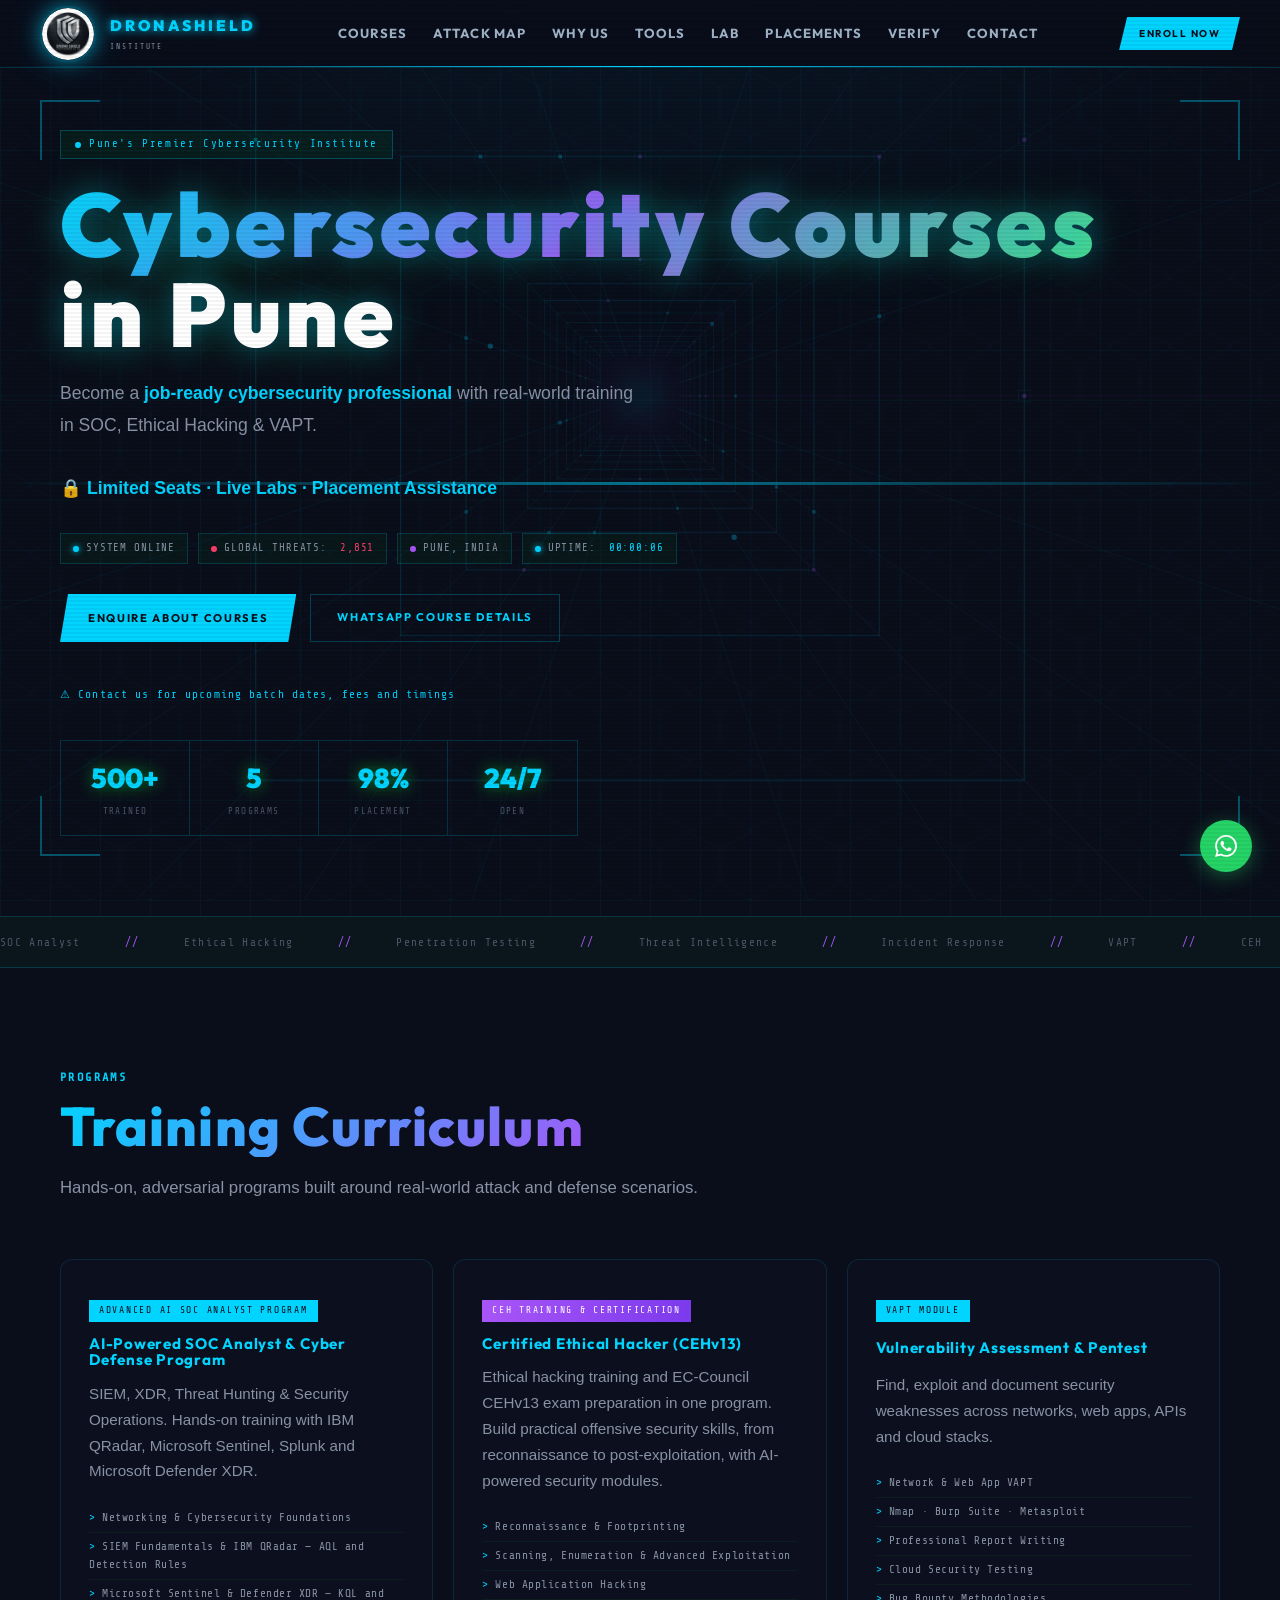
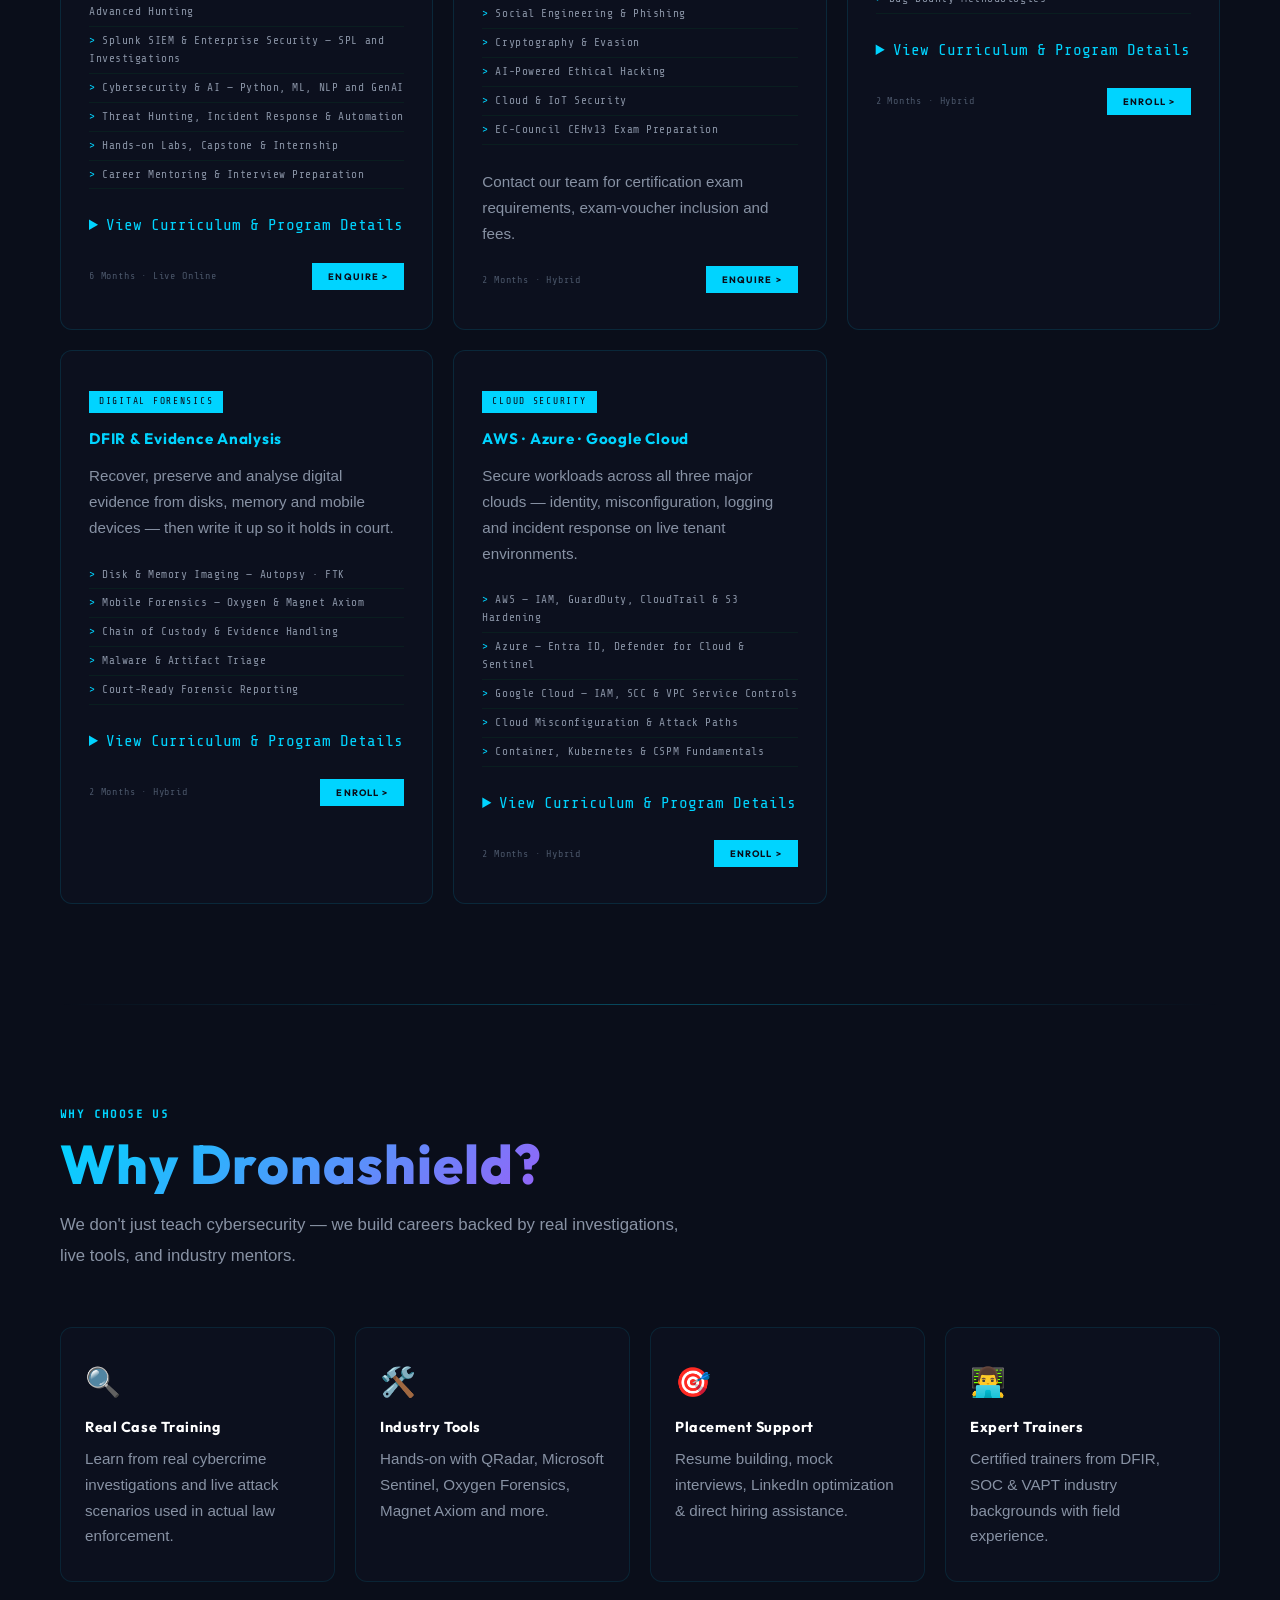
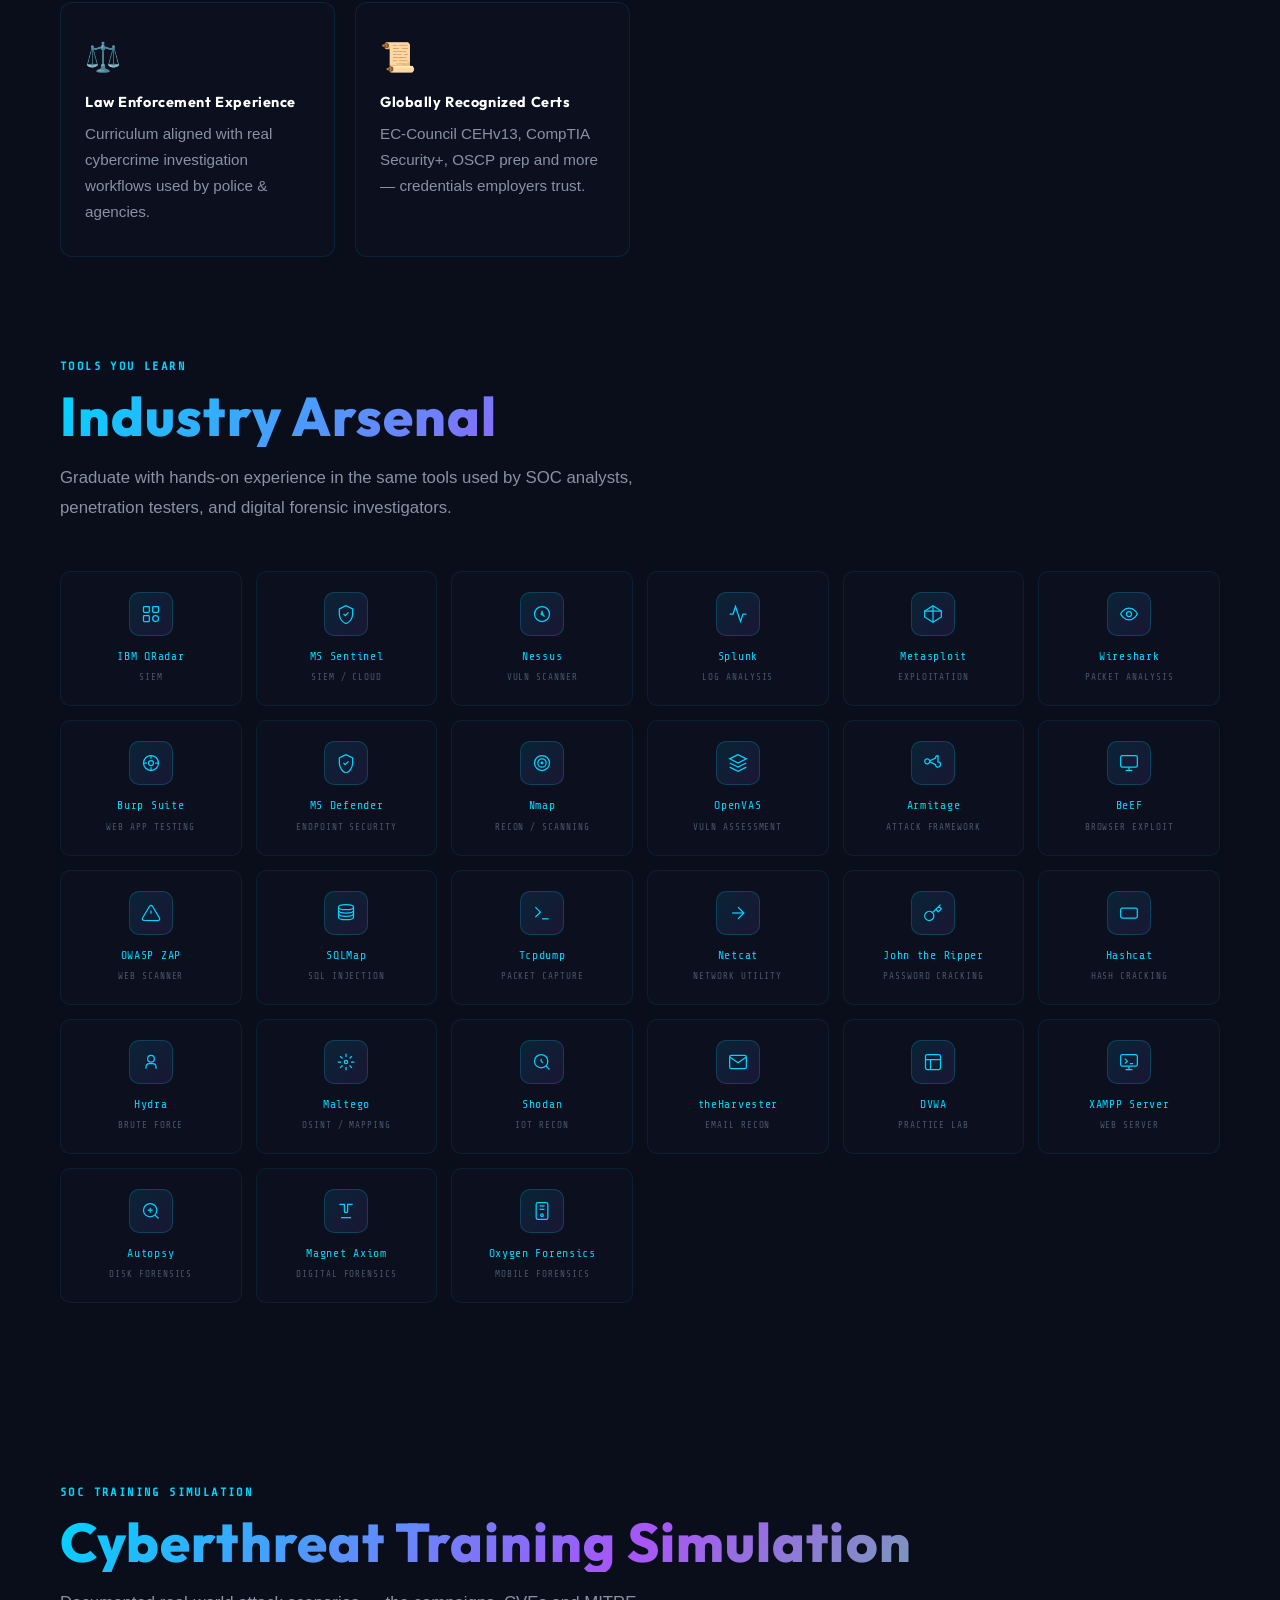
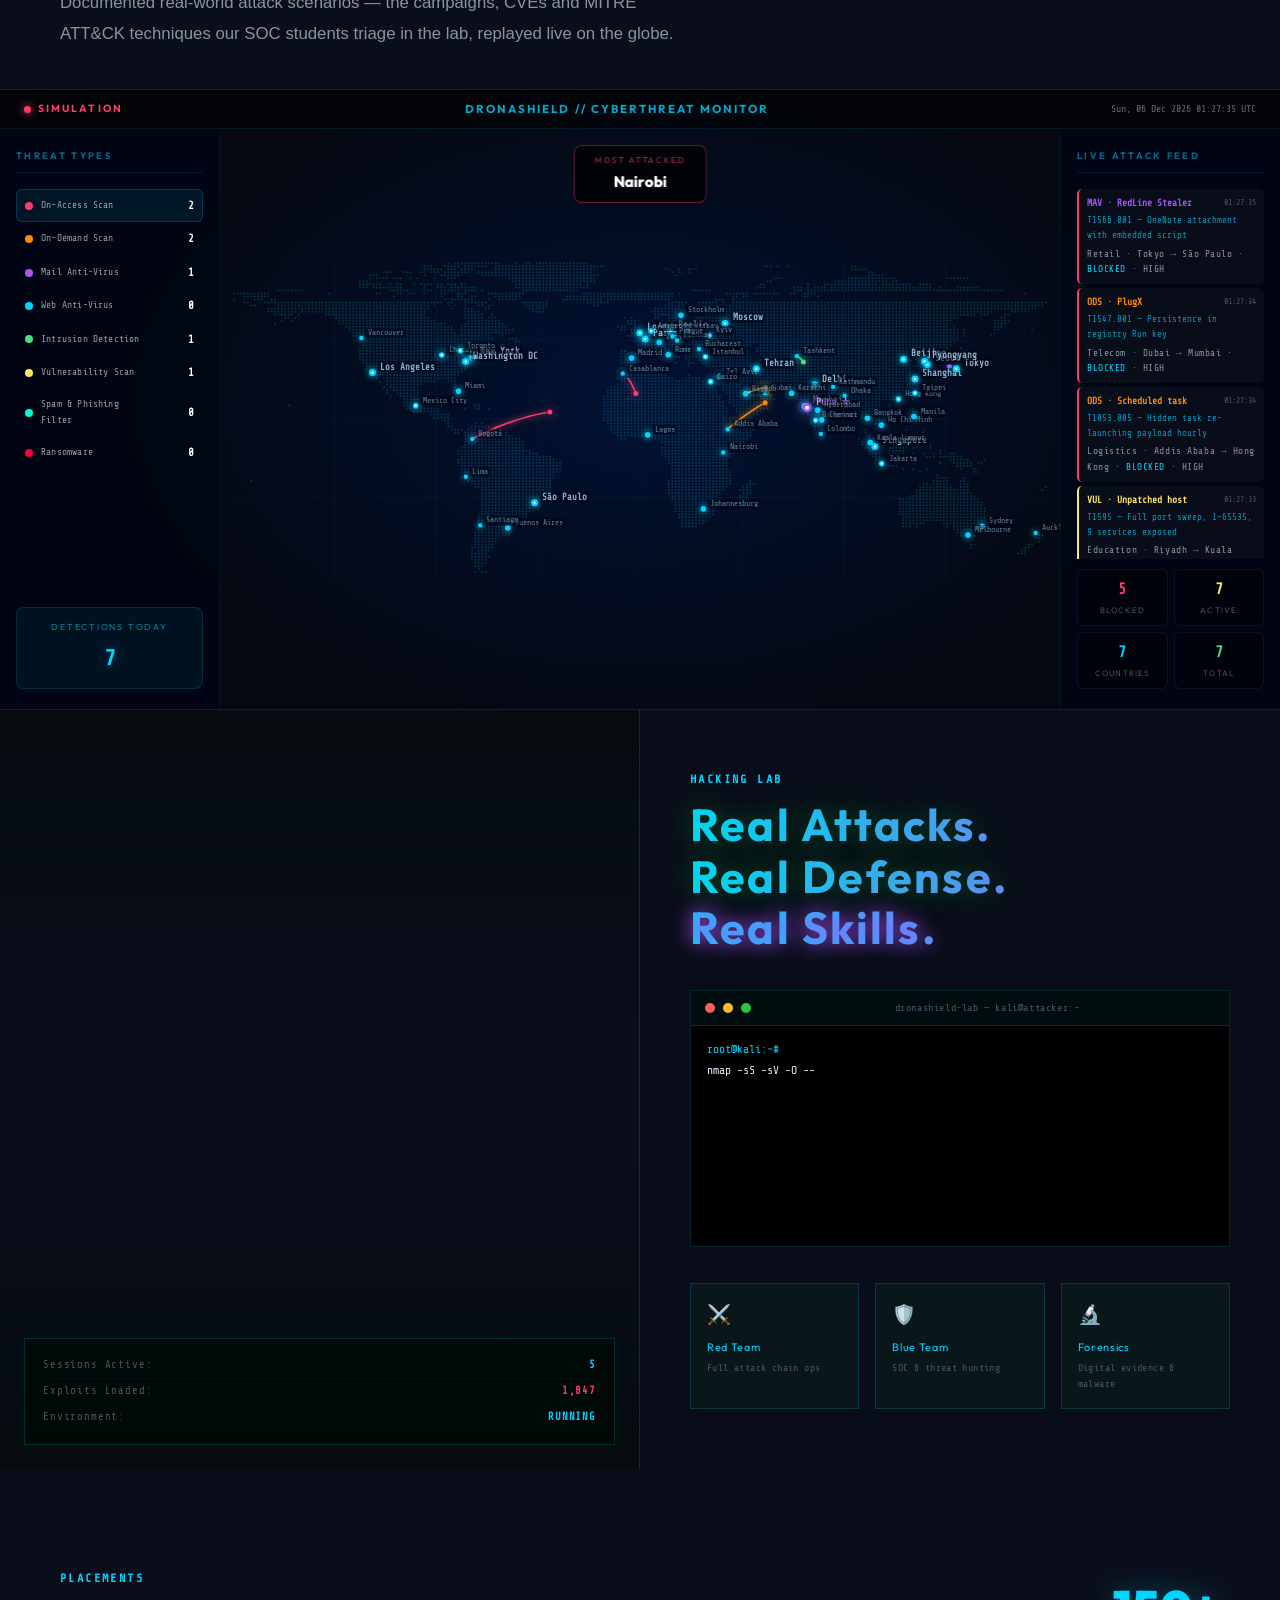
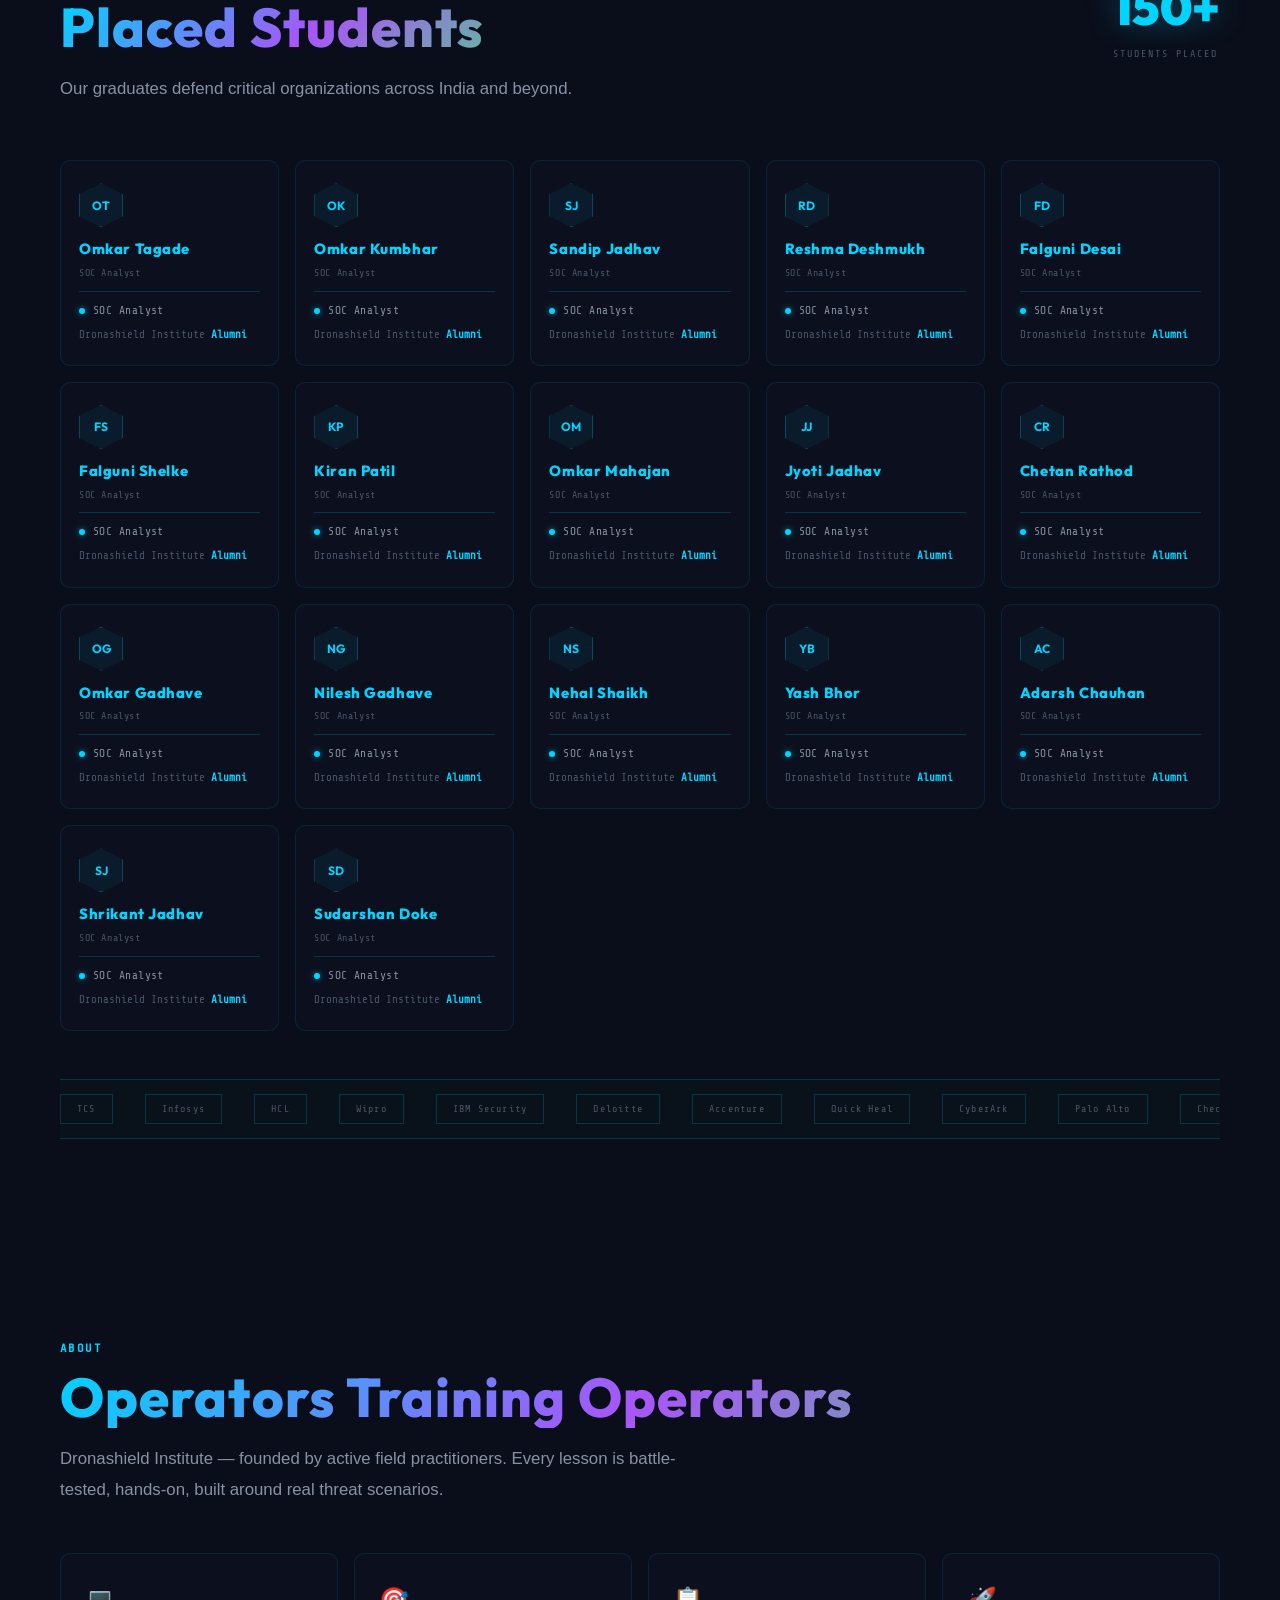
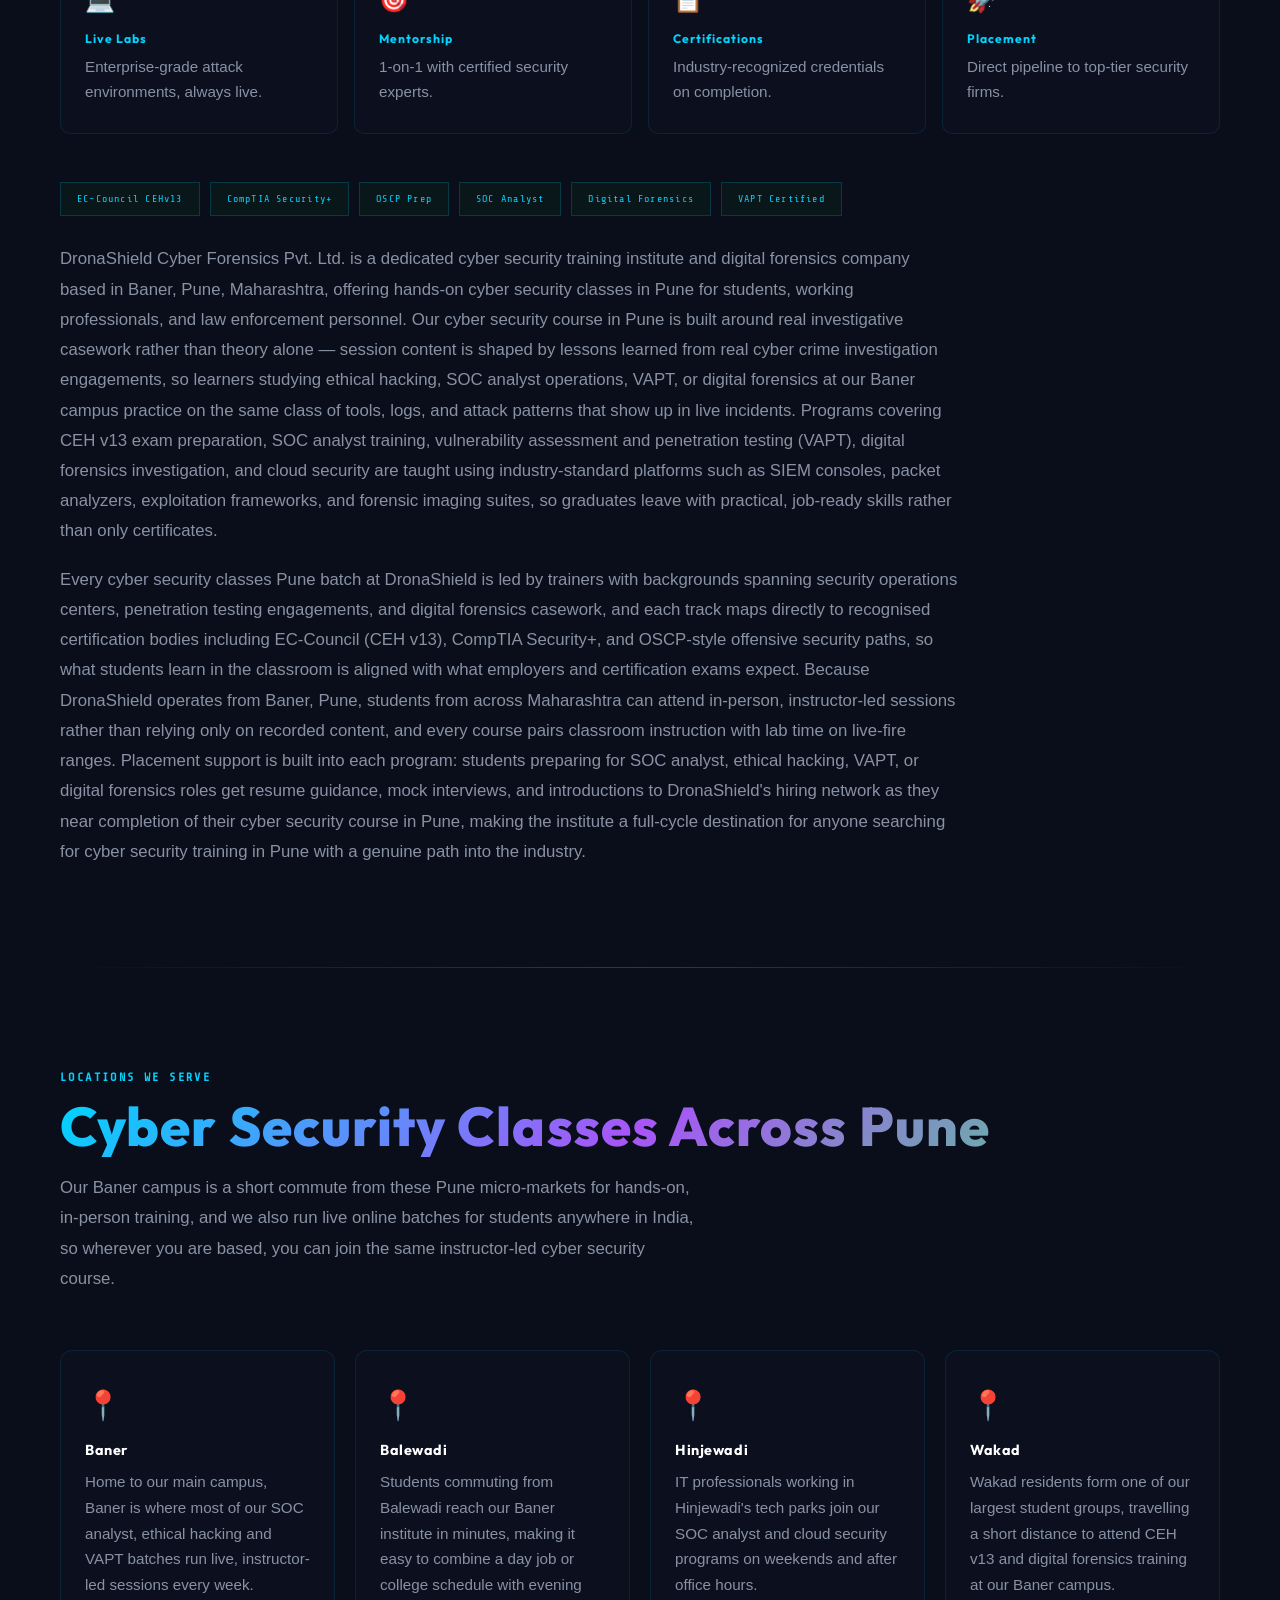
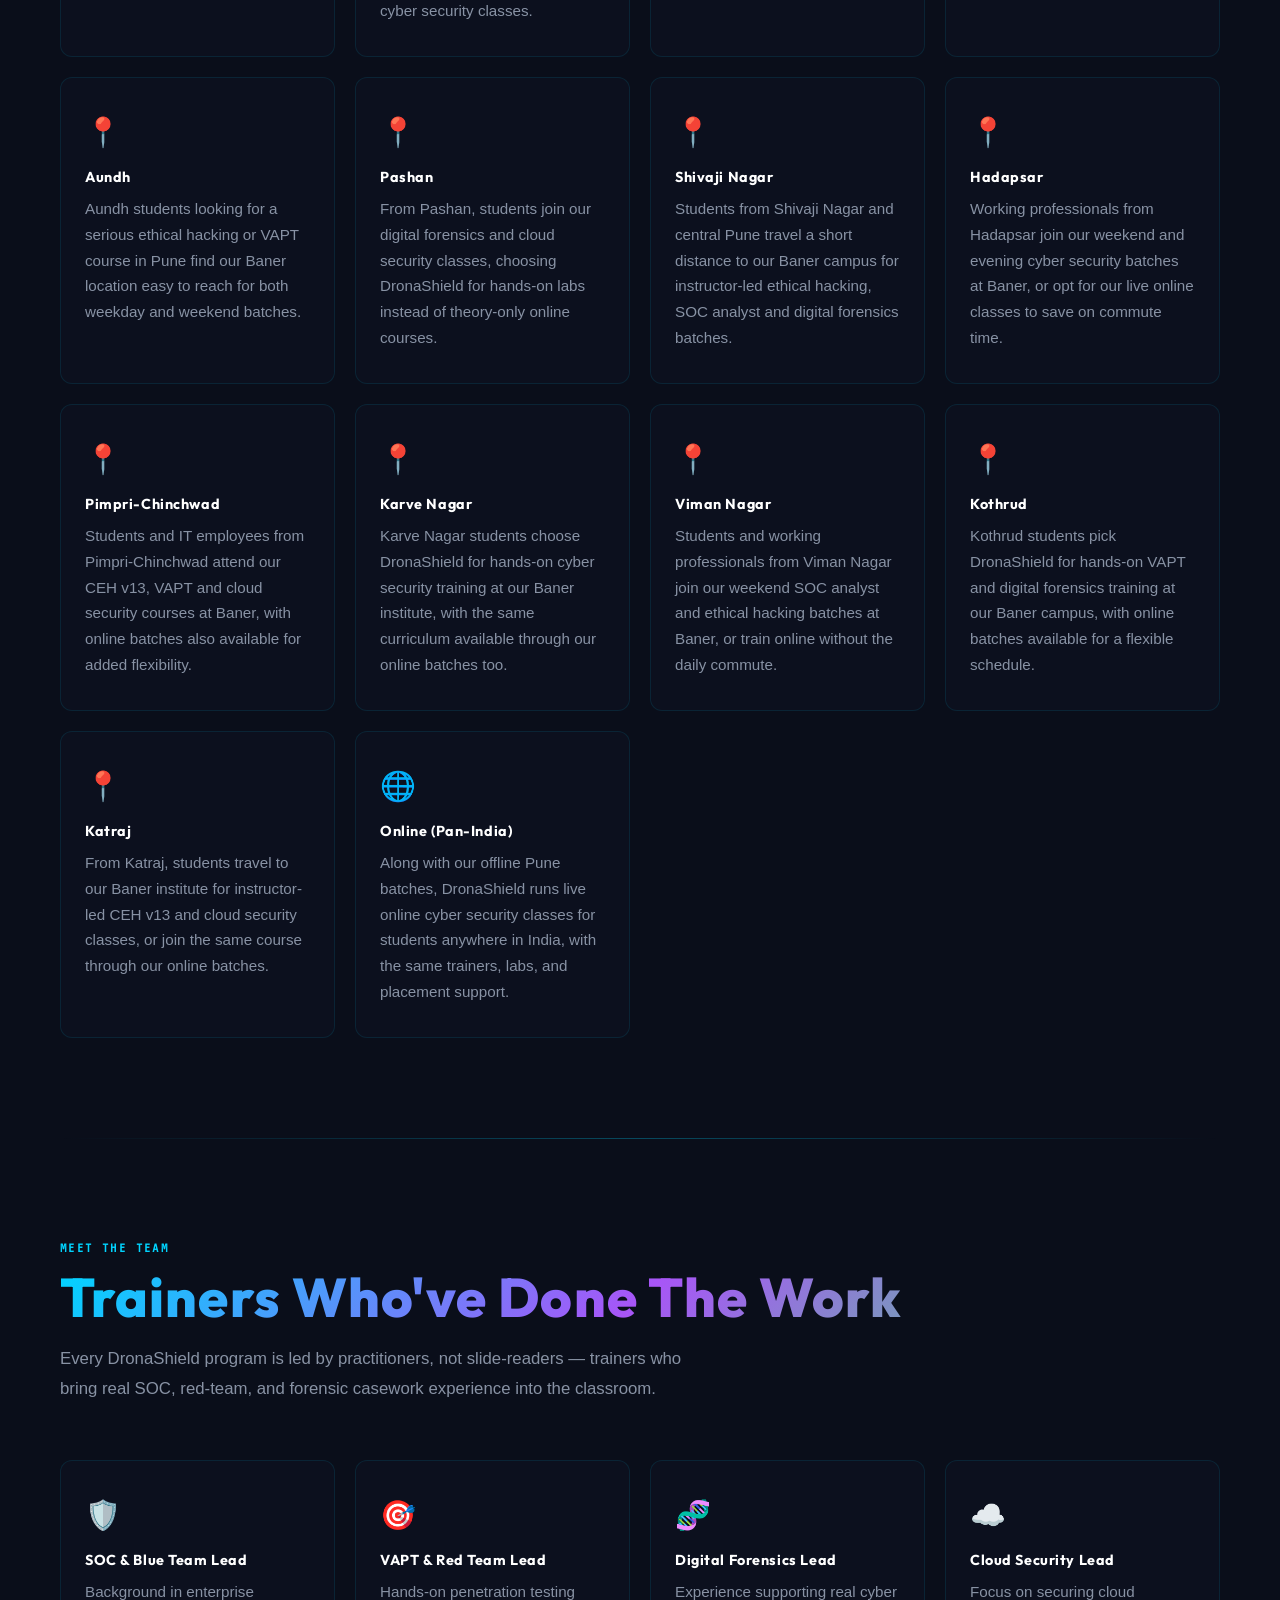
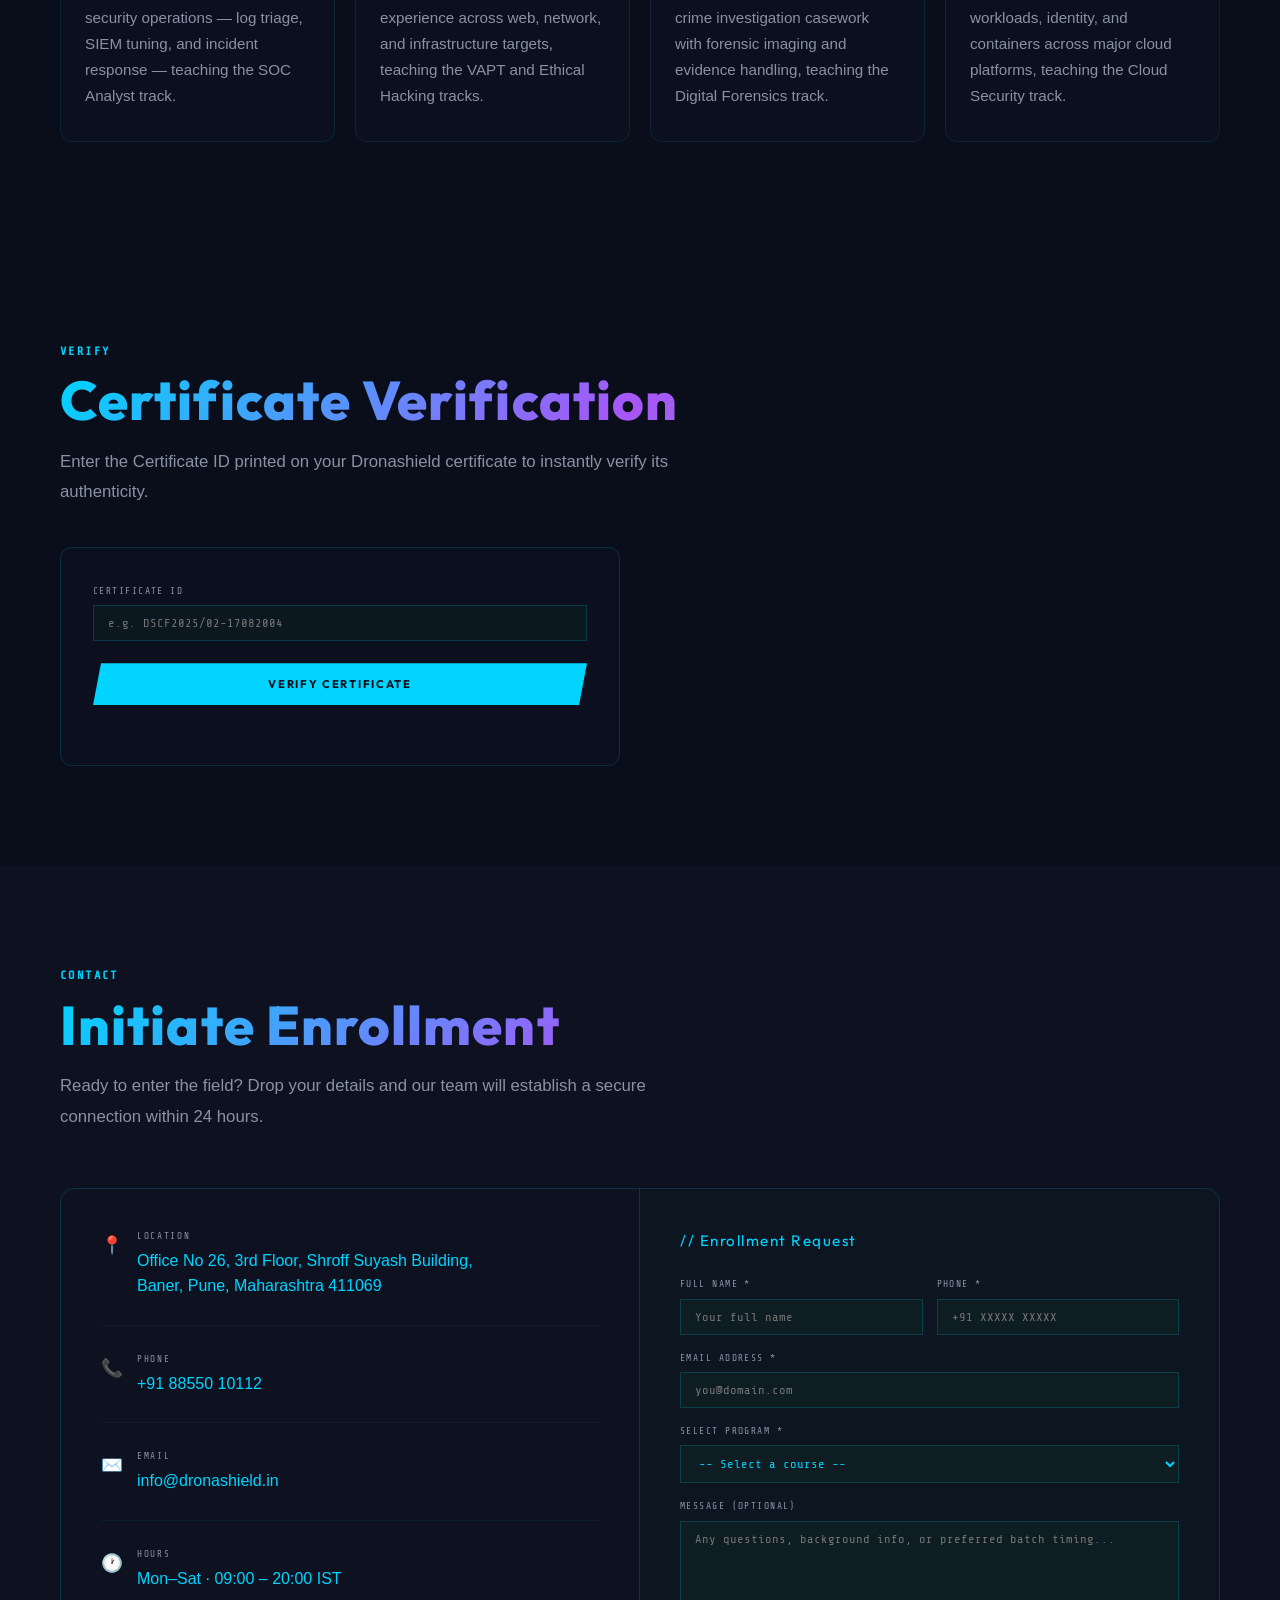
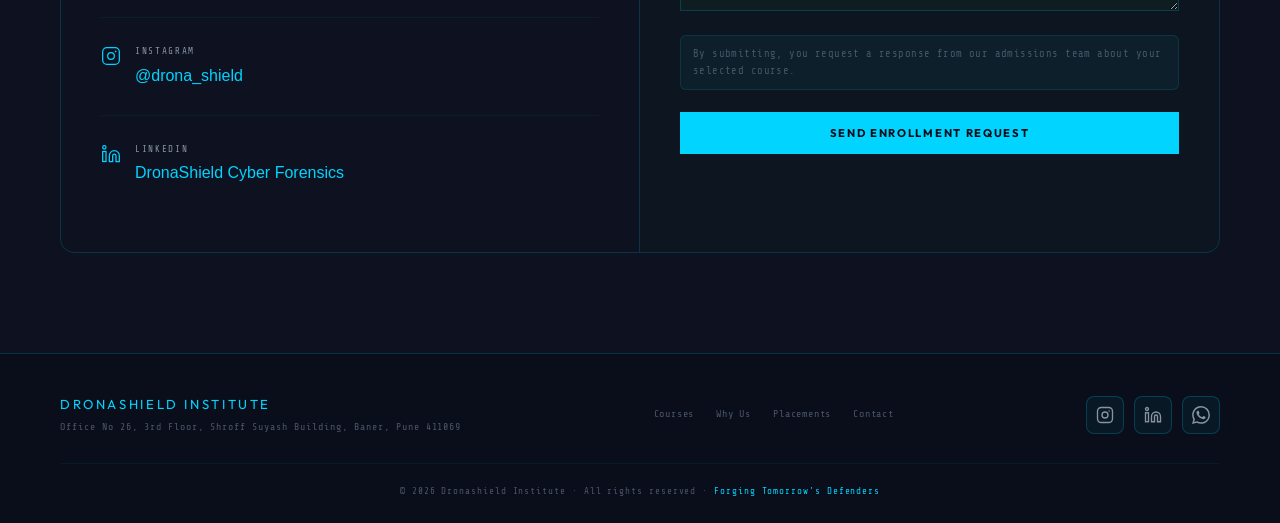
==== commit b8630c54: "Refactor course cards in index.html" ====
--- a/index.html
+++ b/index.html
@@ -598,9 +598,9 @@
       <p class="c-desc">Contact our team for certification exam requirements, exam-voucher inclusion and fees.</p>
       <div class="c-footer"><span class="c-dur">2 Months · Hybrid</span><button type="button" class="c-btn" onclick="document.querySelector('#enrollForm select[name=program]').value='CEHv13 Training &amp; Certification (2 Months)';document.getElementById('contact').scrollIntoView({behavior:'smooth'})">Enquire &gt;</button></div>
     </div>
-    <div class="c-card"><div class="c-badge">VAPT Module</div><div class="c-title">Vulnerability Assessment &amp; Pentest</div><p class="c-desc">Find, exploit and document security weaknesses across networks, web apps, APIs and cloud stacks.</p><ul class="c-modules"><li>Network &amp; Web App VAPT</li><li>Nmap · Burp Suite · Metasploit</li><li>Professional Report Writing</li><li>Cloud Security Testing</li><li>Bug Bounty Methodologies</li></ul><div class="c-footer"><span class="c-dur">2 Months · Hybrid</span><button class="c-btn" onclick="document.getElementById('contact').scrollIntoView({behavior:'smooth'})">Enroll &gt;</button></div></div>
-    <div class="c-card"><div class="c-badge">Digital Forensics</div><div class="c-title">DFIR &amp; Evidence Analysis</div><p class="c-desc">Recover, preserve and analyse digital evidence from disks, memory and mobile devices — then write it up so it holds in court.</p><ul class="c-modules"><li>Disk &amp; Memory Imaging — Autopsy · FTK</li><li>Mobile Forensics — Oxygen &amp; Magnet Axiom</li><li>Chain of Custody &amp; Evidence Handling</li><li>Malware &amp; Artifact Triage</li><li>Court-Ready Forensic Reporting</li></ul><div class="c-footer"><span class="c-dur">2 Months · Hybrid</span><button class="c-btn" onclick="document.getElementById('contact').scrollIntoView({behavior:'smooth'})">Enroll &gt;</button></div></div>
-    <div class="c-card"><div class="c-badge">Cloud Security</div><div class="c-title">AWS · Azure · Google Cloud</div><p class="c-desc">Secure workloads across all three major clouds — identity, misconfiguration, logging and incident response on live tenant environments.</p><ul class="c-modules"><li>AWS — IAM, GuardDuty, CloudTrail &amp; S3 Hardening</li><li>Azure — Entra ID, Defender for Cloud &amp; Sentinel</li><li>Google Cloud — IAM, SCC &amp; VPC Service Controls</li><li>Cloud Misconfiguration &amp; Attack Paths</li><li>Container, Kubernetes &amp; CSPM Fundamentals</li></ul><div class="c-footer"><span class="c-dur">2 Months · Hybrid</span><button class="c-btn" onclick="document.getElementById('contact').scrollIntoView({behavior:'smooth'})">Enroll &gt;</button></div></div>
+    <div class="c-card"><div class="c-badge">VAPT Module</div><div class="c-title">Vulnerability Assessment &amp; Pentest</div><p class="c-desc">Find, exploit and document security weaknesses across networks, web apps, APIs and cloud stacks.</p><ul class="c-modules"><li>Network &amp; Web App VAPT</li><li>Nmap · Burp Suite · Metasploit</li><li>Professional Report Writing</li><li>Cloud Security Testing</li><li>Bug Bounty Methodologies</li></ul><details style="margin-bottom:24px;"><summary style="cursor:pointer;color:var(--green);">View Curriculum &amp; Program Details</summary><div style="margin-top:16px;"><ul class="c-modules"><li><strong>Assessment Planning &amp; Scope</strong><br>Define authorized targets, testing boundaries, methodology and rules of engagement.</li><li><strong>Network Vulnerability Assessment</strong><br>Discover hosts and services, enumerate exposed systems and assess findings with Nmap.</li><li><strong>Web Application &amp; API Testing</strong><br>Inspect requests and responses with Burp Suite; assess authentication, access control, injection and common application weaknesses.</li><li><strong>Exploitation &amp; Validation</strong><br>Validate vulnerabilities in authorized lab environments with Metasploit and document reproducible evidence.</li><li><strong>Cloud Testing &amp; Bug Bounty Methods</strong><br>Identify cloud misconfigurations and apply scope-aware reconnaissance and responsible reporting workflows.</li><li><strong>Reporting &amp; Remediation</strong><br>Prepare findings with severity, business impact, evidence, remediation recommendations and retest results.</li></ul><p class="c-desc">Practice an assessment from scoping through technical validation and professional reporting.</p><p class="c-desc"><strong>Duration:</strong> 2 months · Hybrid.<br>Contact our admissions team for batch timings, fees, prerequisites and lab-access details.</p></div></details><div class="c-footer"><span class="c-dur">2 Months · Hybrid</span><button class="c-btn" type="button" onclick="document.querySelector('#enrollForm select[name=program]').value='VAPT (2 Months)';document.getElementById('contact').scrollIntoView({behavior:'smooth'})">Enroll &gt;</button></div></div>
+    <div class="c-card"><div class="c-badge">Digital Forensics</div><div class="c-title">DFIR &amp; Evidence Analysis</div><p class="c-desc">Recover, preserve and analyse digital evidence from disks, memory and mobile devices — then write it up so it holds in court.</p><ul class="c-modules"><li>Disk &amp; Memory Imaging — Autopsy · FTK</li><li>Mobile Forensics — Oxygen &amp; Magnet Axiom</li><li>Chain of Custody &amp; Evidence Handling</li><li>Malware &amp; Artifact Triage</li><li>Court-Ready Forensic Reporting</li></ul><details style="margin-bottom:24px;"><summary style="cursor:pointer;color:var(--green);">View Curriculum &amp; Program Details</summary><div style="margin-top:16px;"><ul class="c-modules"><li><strong>Evidence Preservation &amp; Chain of Custody</strong><br>Record evidence receipt, handling and examination steps; maintain integrity through hashing and documented procedures.</li><li><strong>Disk Acquisition &amp; Examination</strong><br>Work with forensic images, file systems, deleted artifacts and examination workflows using FTK and Autopsy.</li><li><strong>Memory &amp; Malware Triage</strong><br>Review volatile evidence and suspicious artifacts to support incident reconstruction.</li><li><strong>Mobile Forensics</strong><br>Explore acquisition and analysis workflows with Oxygen and Magnet Axiom, including application and communication artifacts.</li><li><strong>Timeline &amp; Artifact Correlation</strong><br>Correlate timestamps and system artifacts, distinguish observations from inferences and document examination limitations.</li><li><strong>Forensic Reporting</strong><br>Organize findings, supporting evidence, hash records and chain-of-custody documentation in a structured forensic report.</li></ul><p class="c-desc">Practice evidence preservation, artifact analysis and clear, evidence-based forensic reporting.</p><p class="c-desc"><strong>Duration:</strong> 2 months · Hybrid.<br>Contact our admissions team for batch timings, fees, prerequisites and lab-access details.</p></div></details><div class="c-footer"><span class="c-dur">2 Months · Hybrid</span><button class="c-btn" type="button" onclick="document.querySelector('#enrollForm select[name=program]').value='Digital Forensics (2 Months)';document.getElementById('contact').scrollIntoView({behavior:'smooth'})">Enroll &gt;</button></div></div>
+    <div class="c-card"><div class="c-badge">Cloud Security</div><div class="c-title">AWS · Azure · Google Cloud</div><p class="c-desc">Secure workloads across all three major clouds — identity, misconfiguration, logging and incident response on live tenant environments.</p><ul class="c-modules"><li>AWS — IAM, GuardDuty, CloudTrail &amp; S3 Hardening</li><li>Azure — Entra ID, Defender for Cloud &amp; Sentinel</li><li>Google Cloud — IAM, SCC &amp; VPC Service Controls</li><li>Cloud Misconfiguration &amp; Attack Paths</li><li>Container, Kubernetes &amp; CSPM Fundamentals</li></ul><details style="margin-bottom:24px;"><summary style="cursor:pointer;color:var(--green);">View Curriculum &amp; Program Details</summary><div style="margin-top:16px;"><ul class="c-modules"><li><strong>Cloud Security Foundations</strong><br>Understand shared responsibility, identity permissions, secure configuration and common cloud attack paths.</li><li><strong>AWS Security</strong><br>Explore IAM, GuardDuty, CloudTrail and S3 hardening for access control, logging and threat detection.</li><li><strong>Azure Security</strong><br>Study Entra ID, Defender for Cloud and Microsoft Sentinel for identity, security posture and investigations.</li><li><strong>Google Cloud Security</strong><br>Explore IAM, Security Command Center and VPC Service Controls to assess permissions and workload exposure.</li><li><strong>Containers, Kubernetes &amp; CSPM</strong><br>Review container and Kubernetes security fundamentals and cloud security posture management.</li><li><strong>Cloud Investigations &amp; Remediation</strong><br>Use logs and alerts to examine suspicious activity, prioritize misconfigurations and document hardening recommendations.</li></ul><p class="c-desc">Practice cloud security assessment, monitoring and incident investigation across AWS, Azure and Google Cloud.</p><p class="c-desc"><strong>Duration:</strong> 2 months · Hybrid.<br>Contact our admissions team for batch timings, fees, prerequisites and lab-access details.</p></div></details><div class="c-footer"><span class="c-dur">2 Months · Hybrid</span><button class="c-btn" type="button" onclick="document.querySelector('#enrollForm select[name=program]').value='Cloud Security — AWS, Azure, GCP (2 Months)';document.getElementById('contact').scrollIntoView({behavior:'smooth'})">Enroll &gt;</button></div></div>
   </div>
 </section>
 
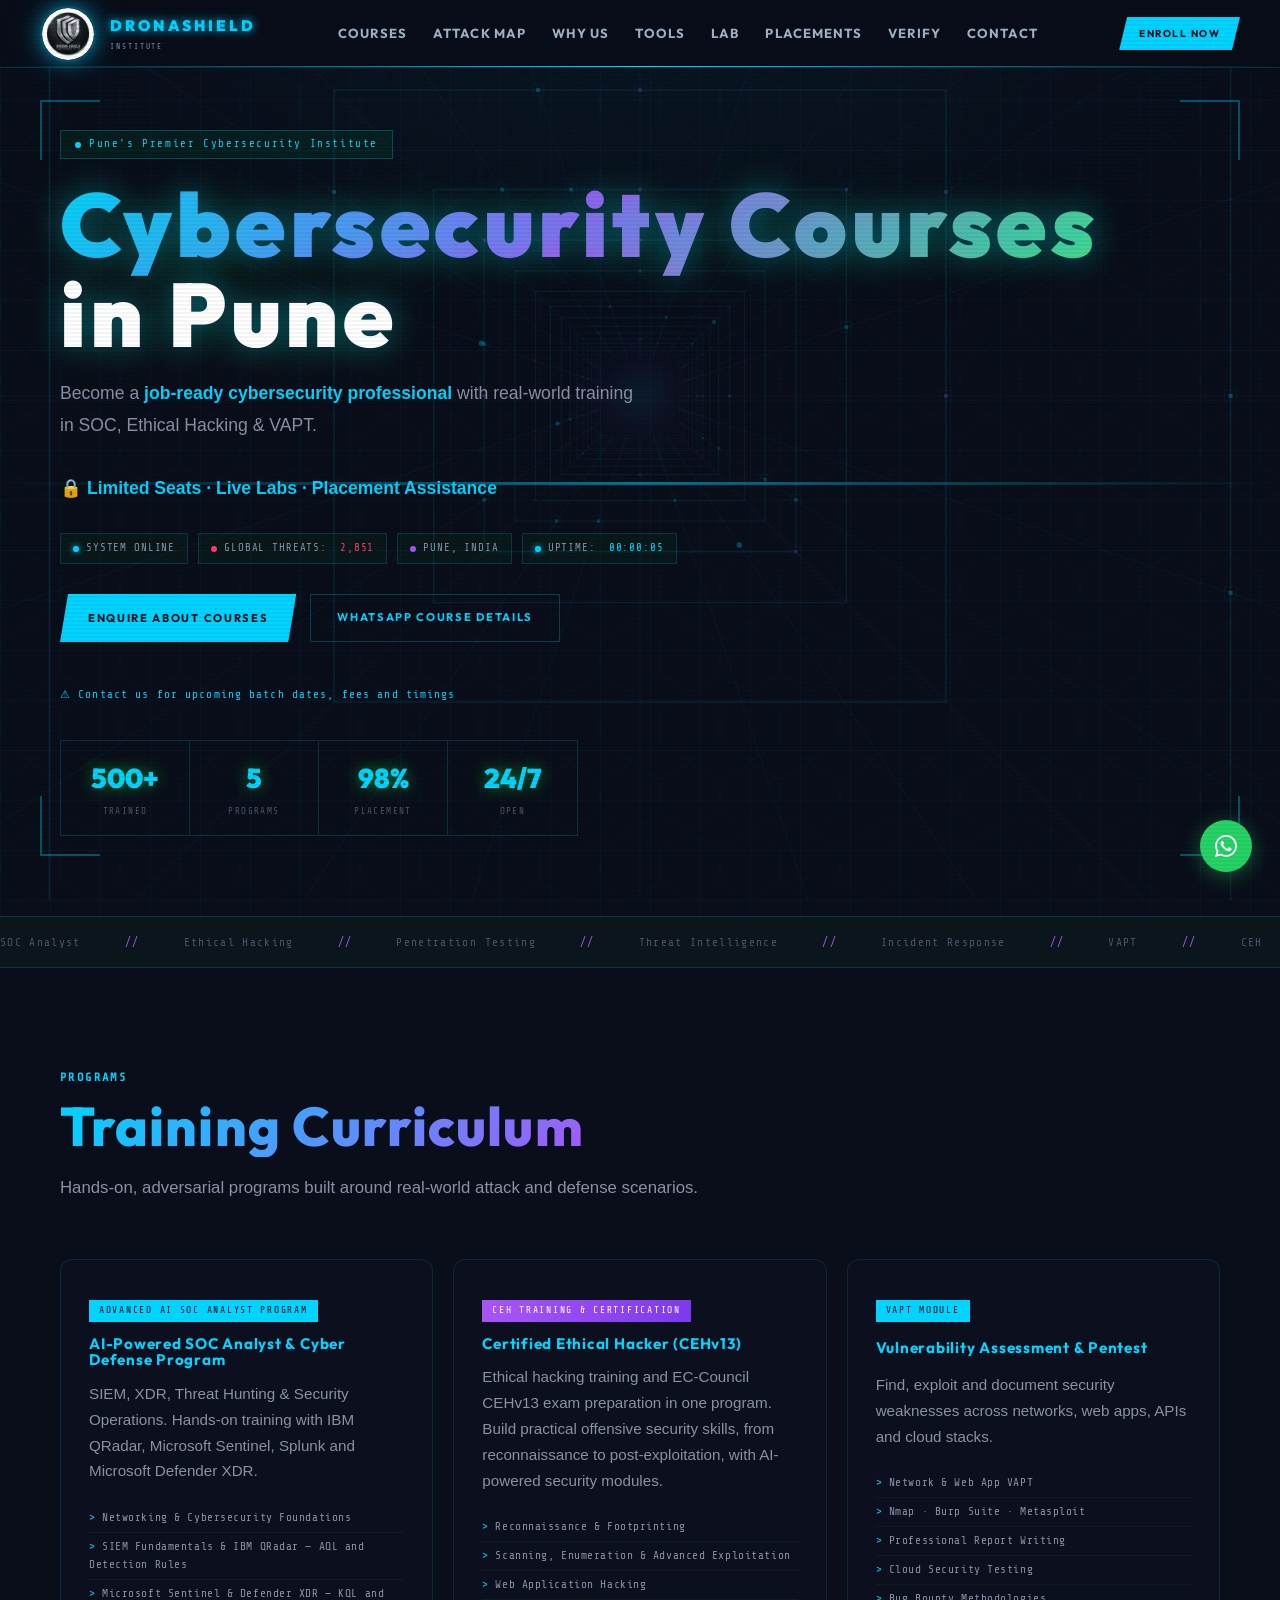
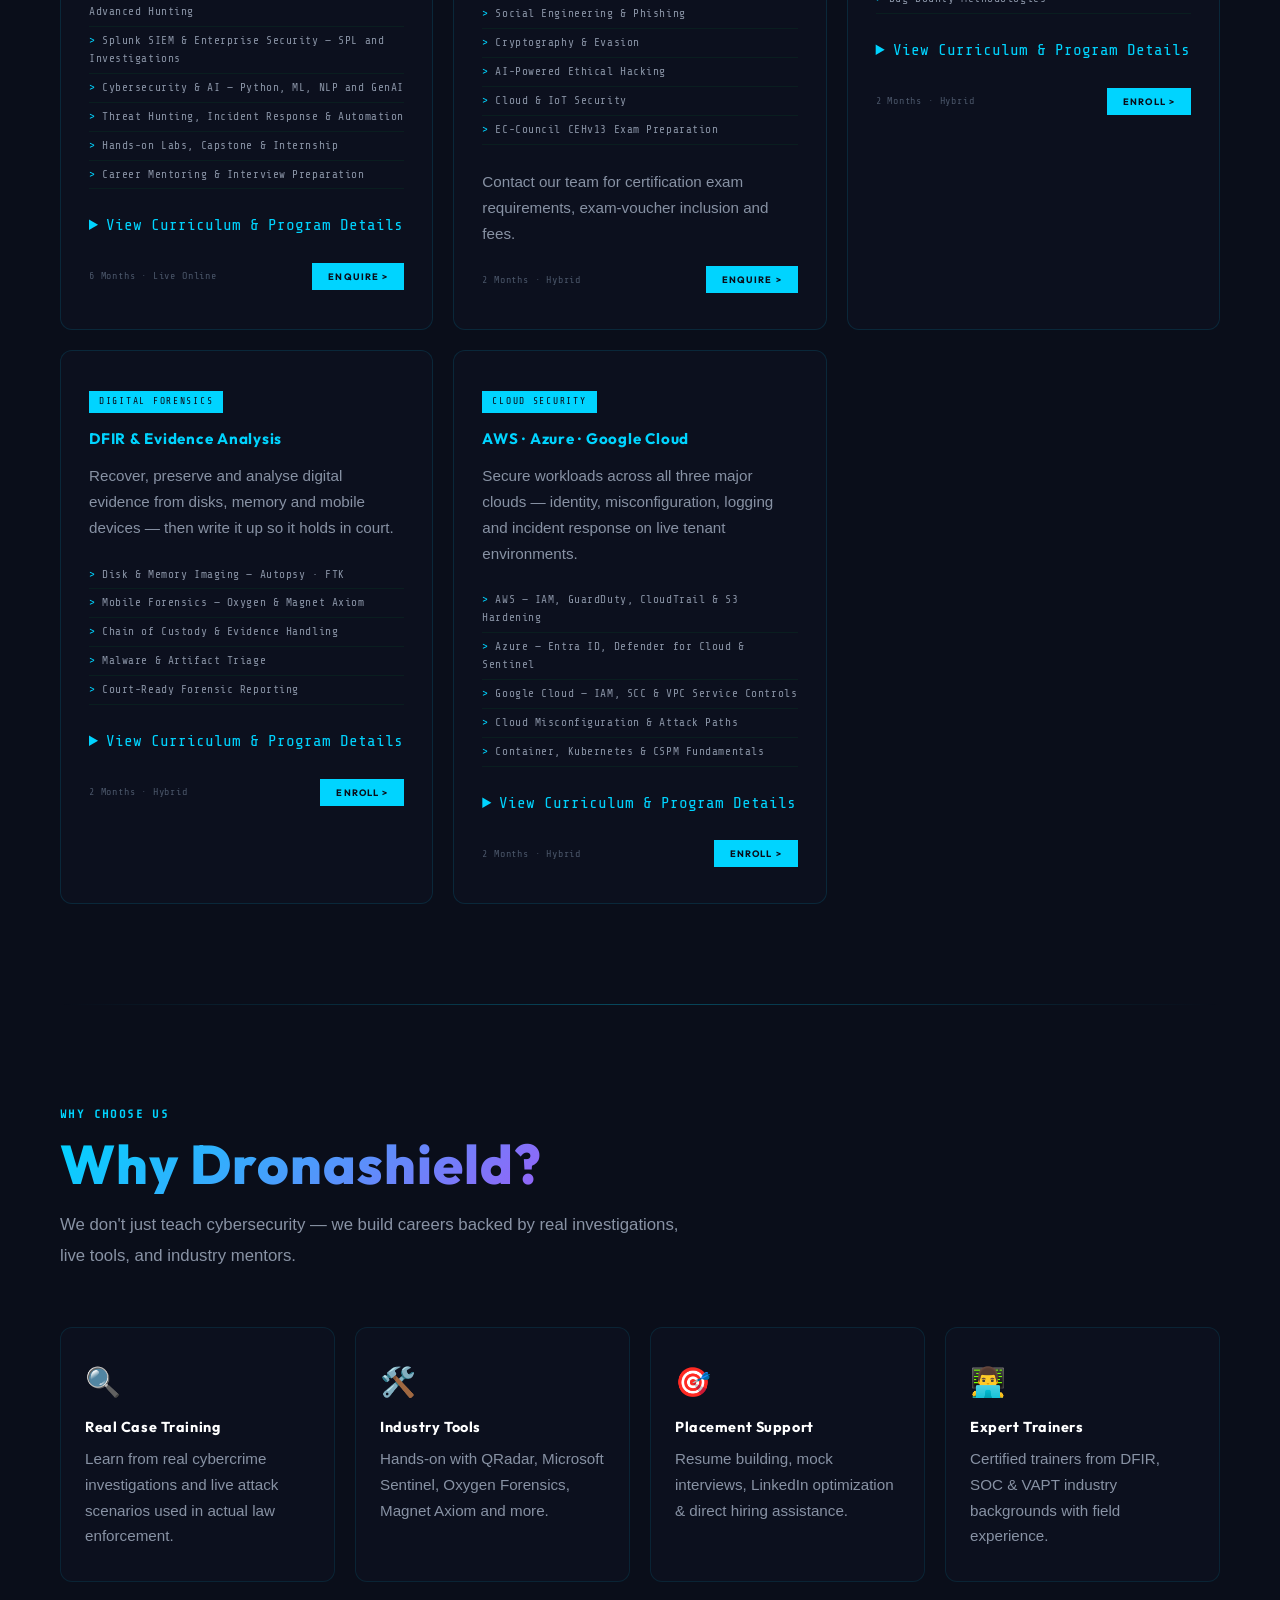
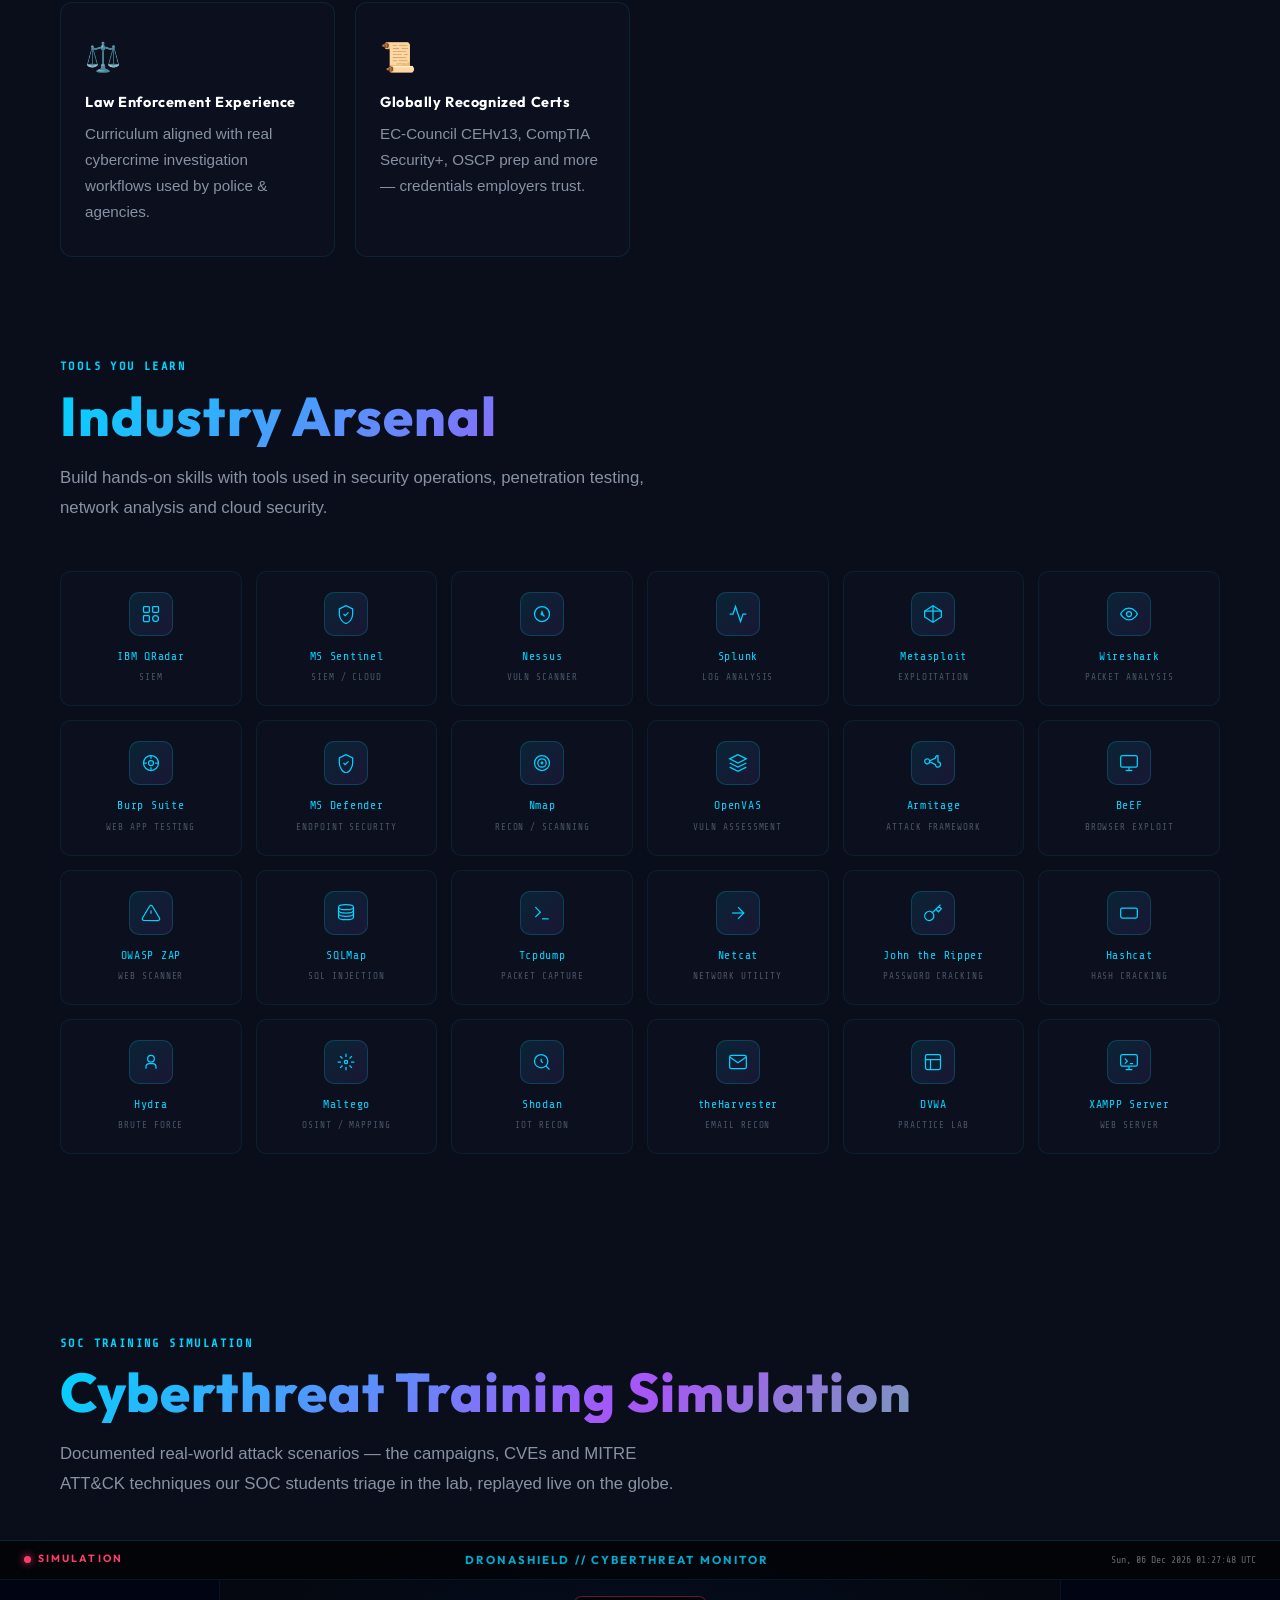
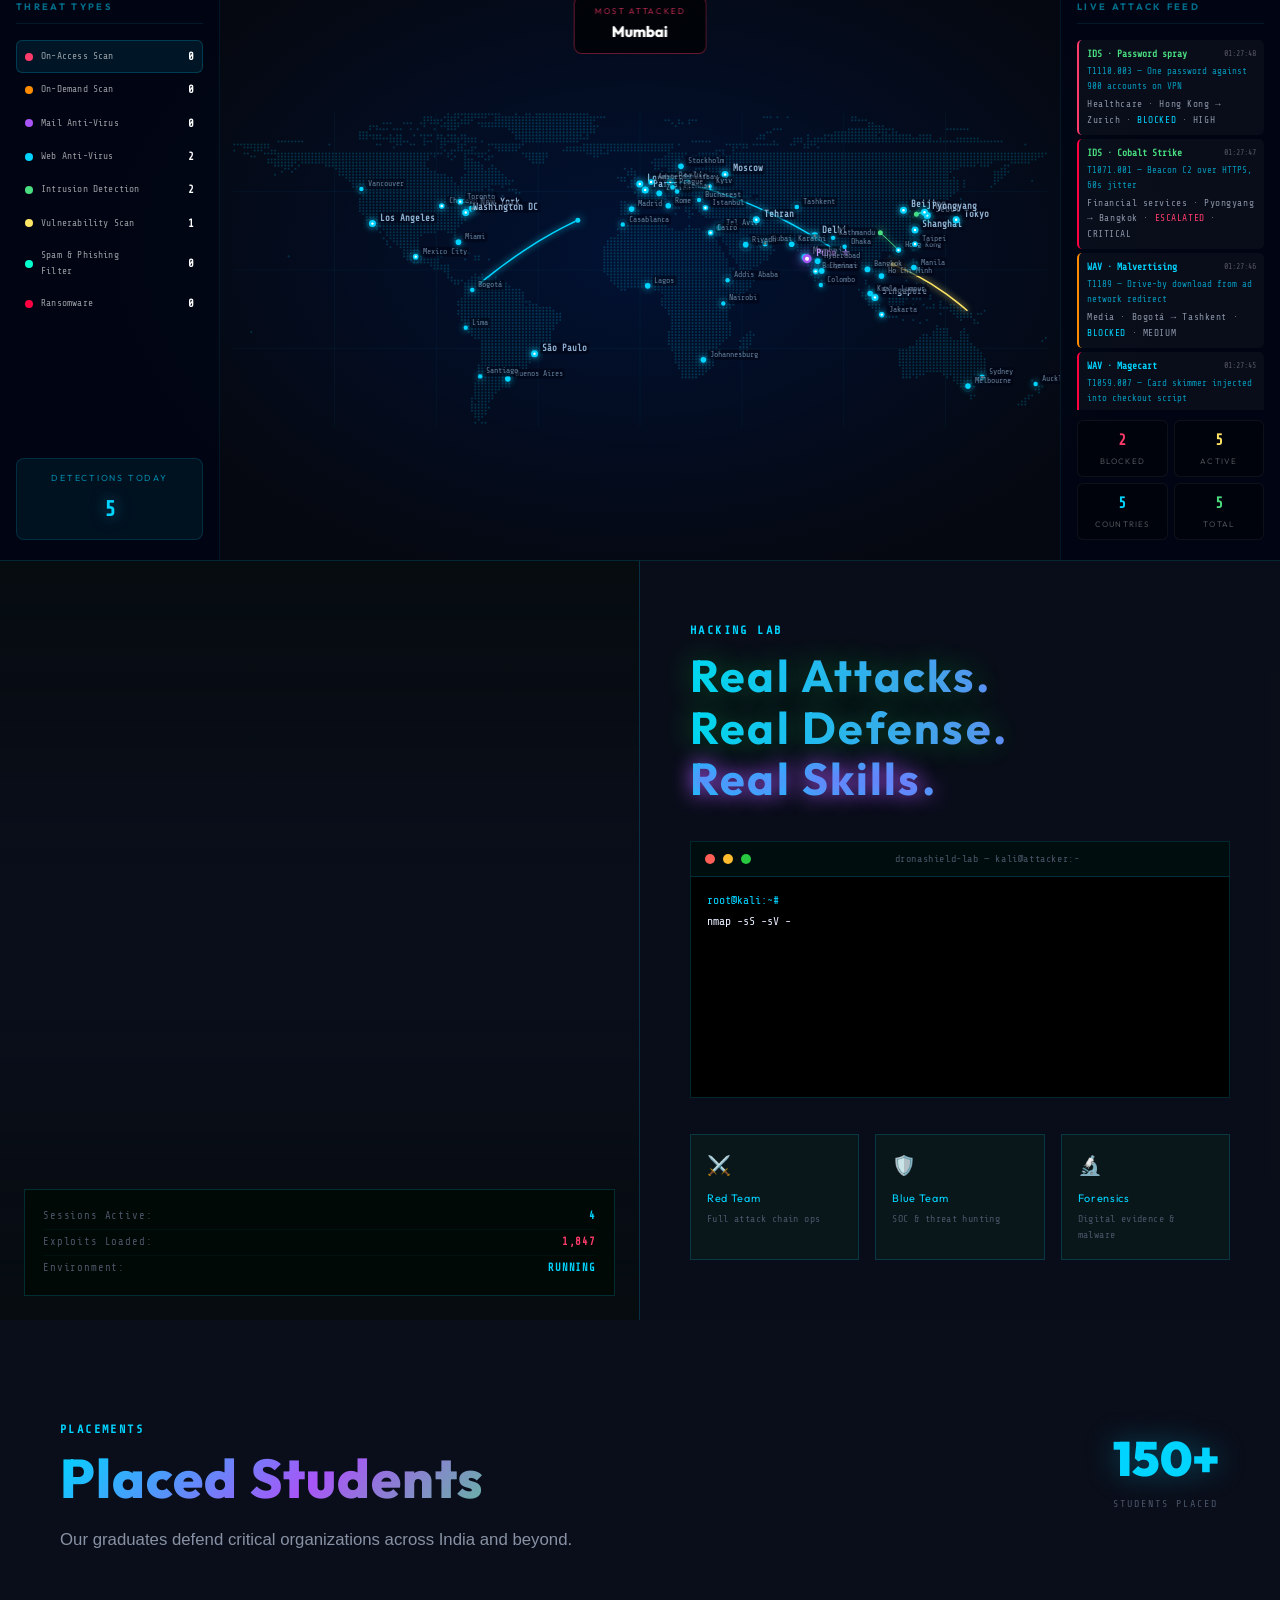
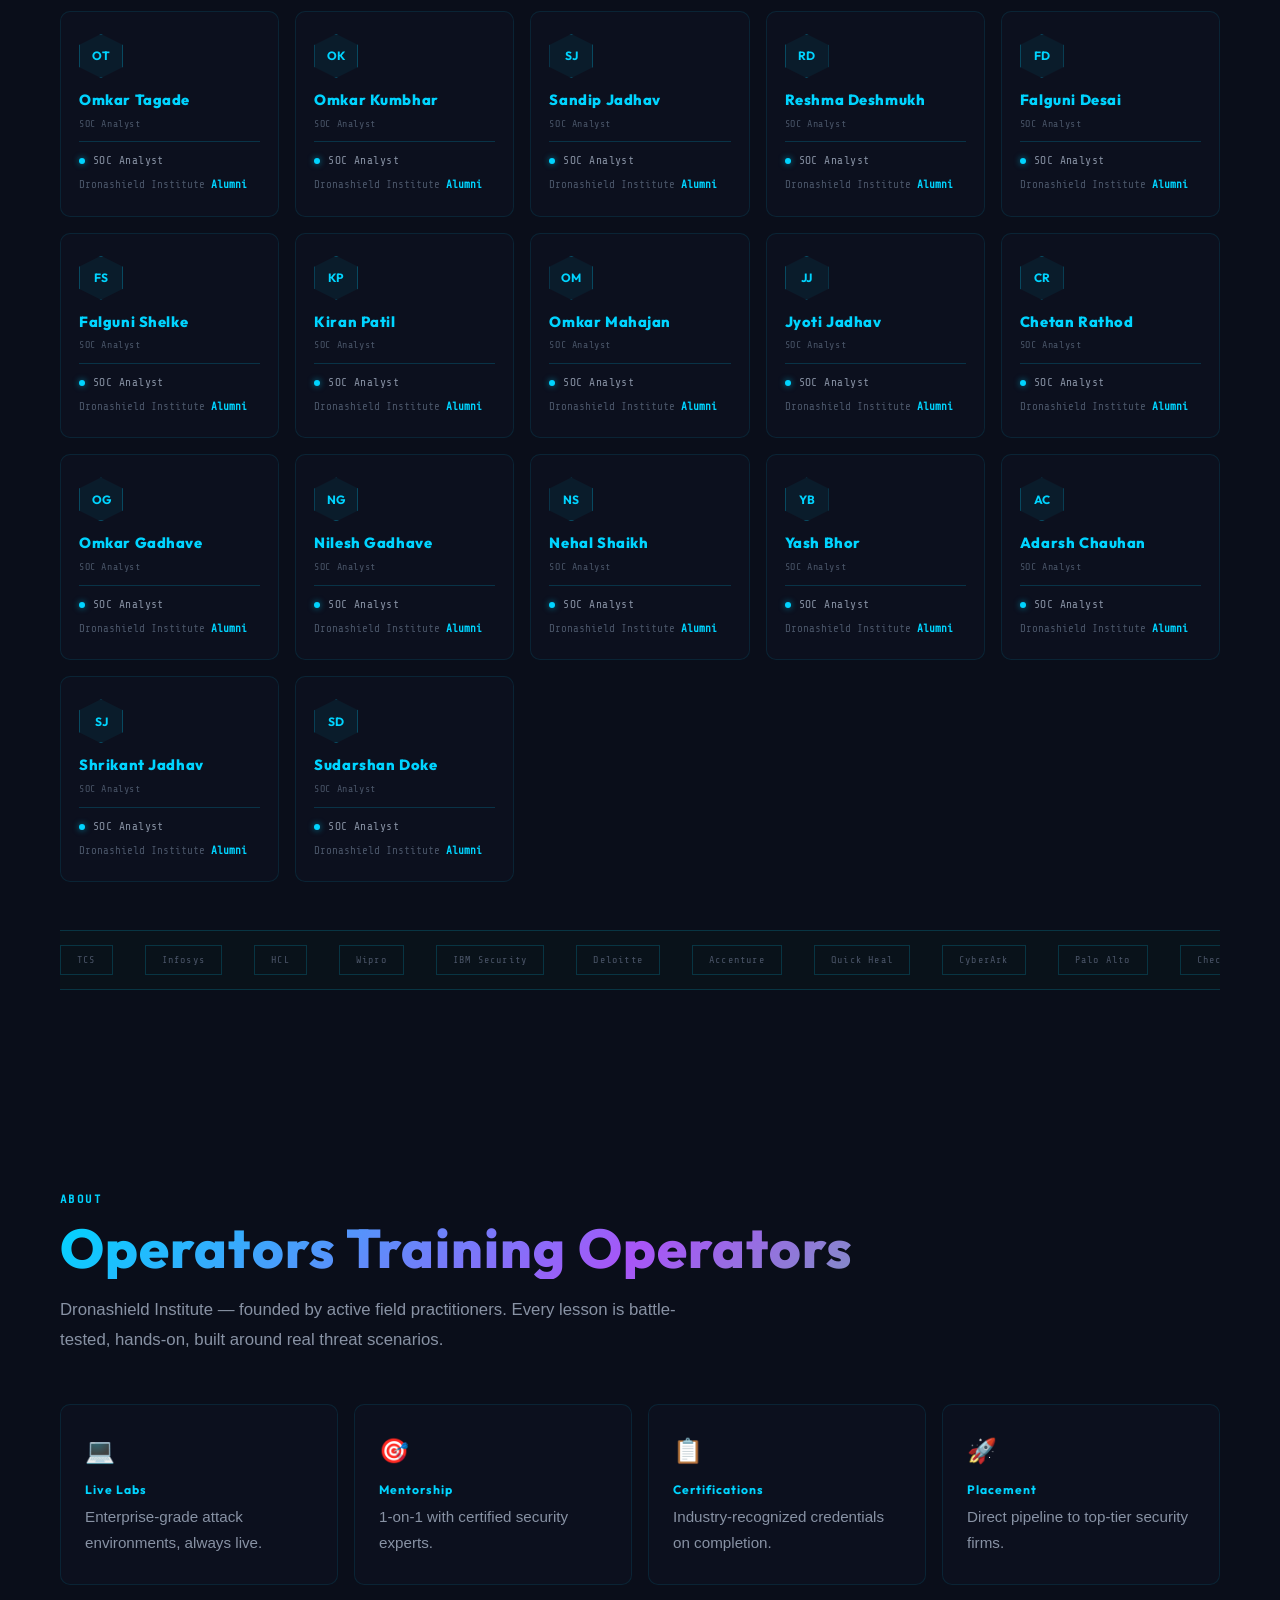
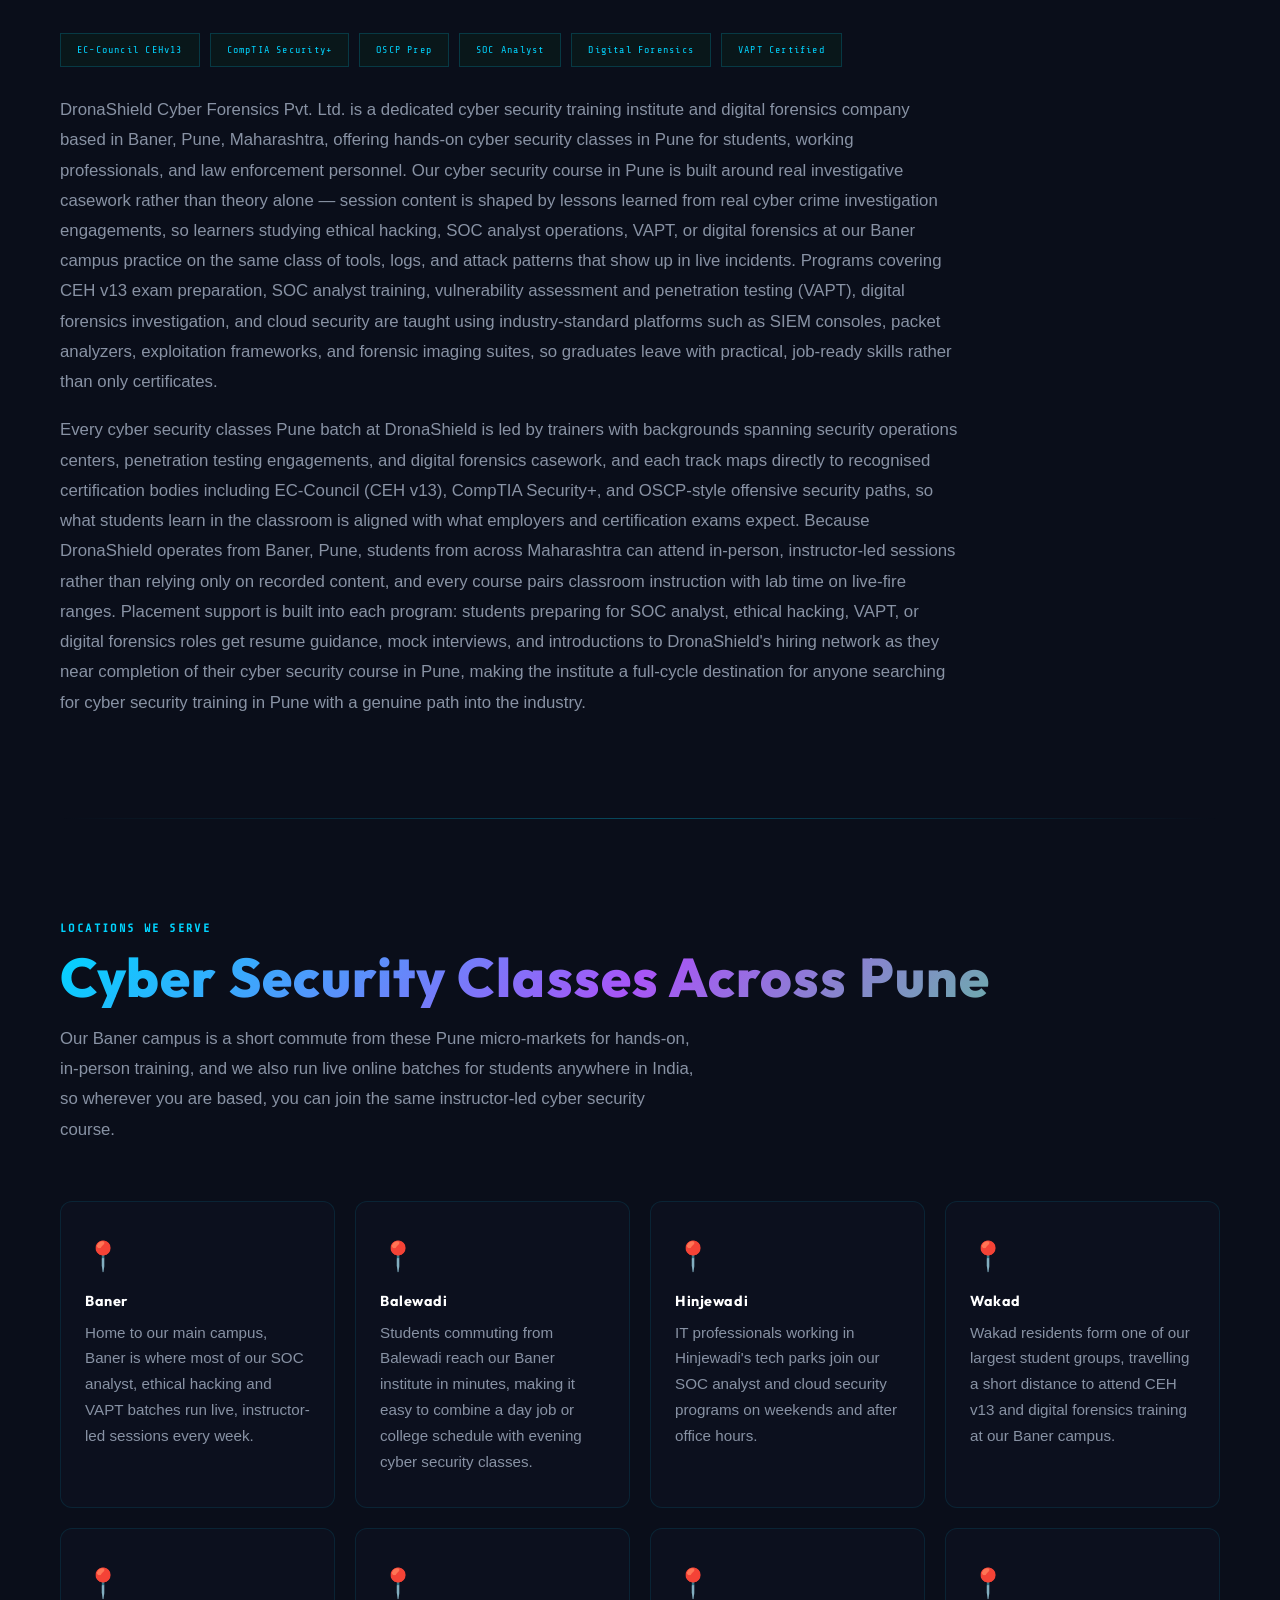
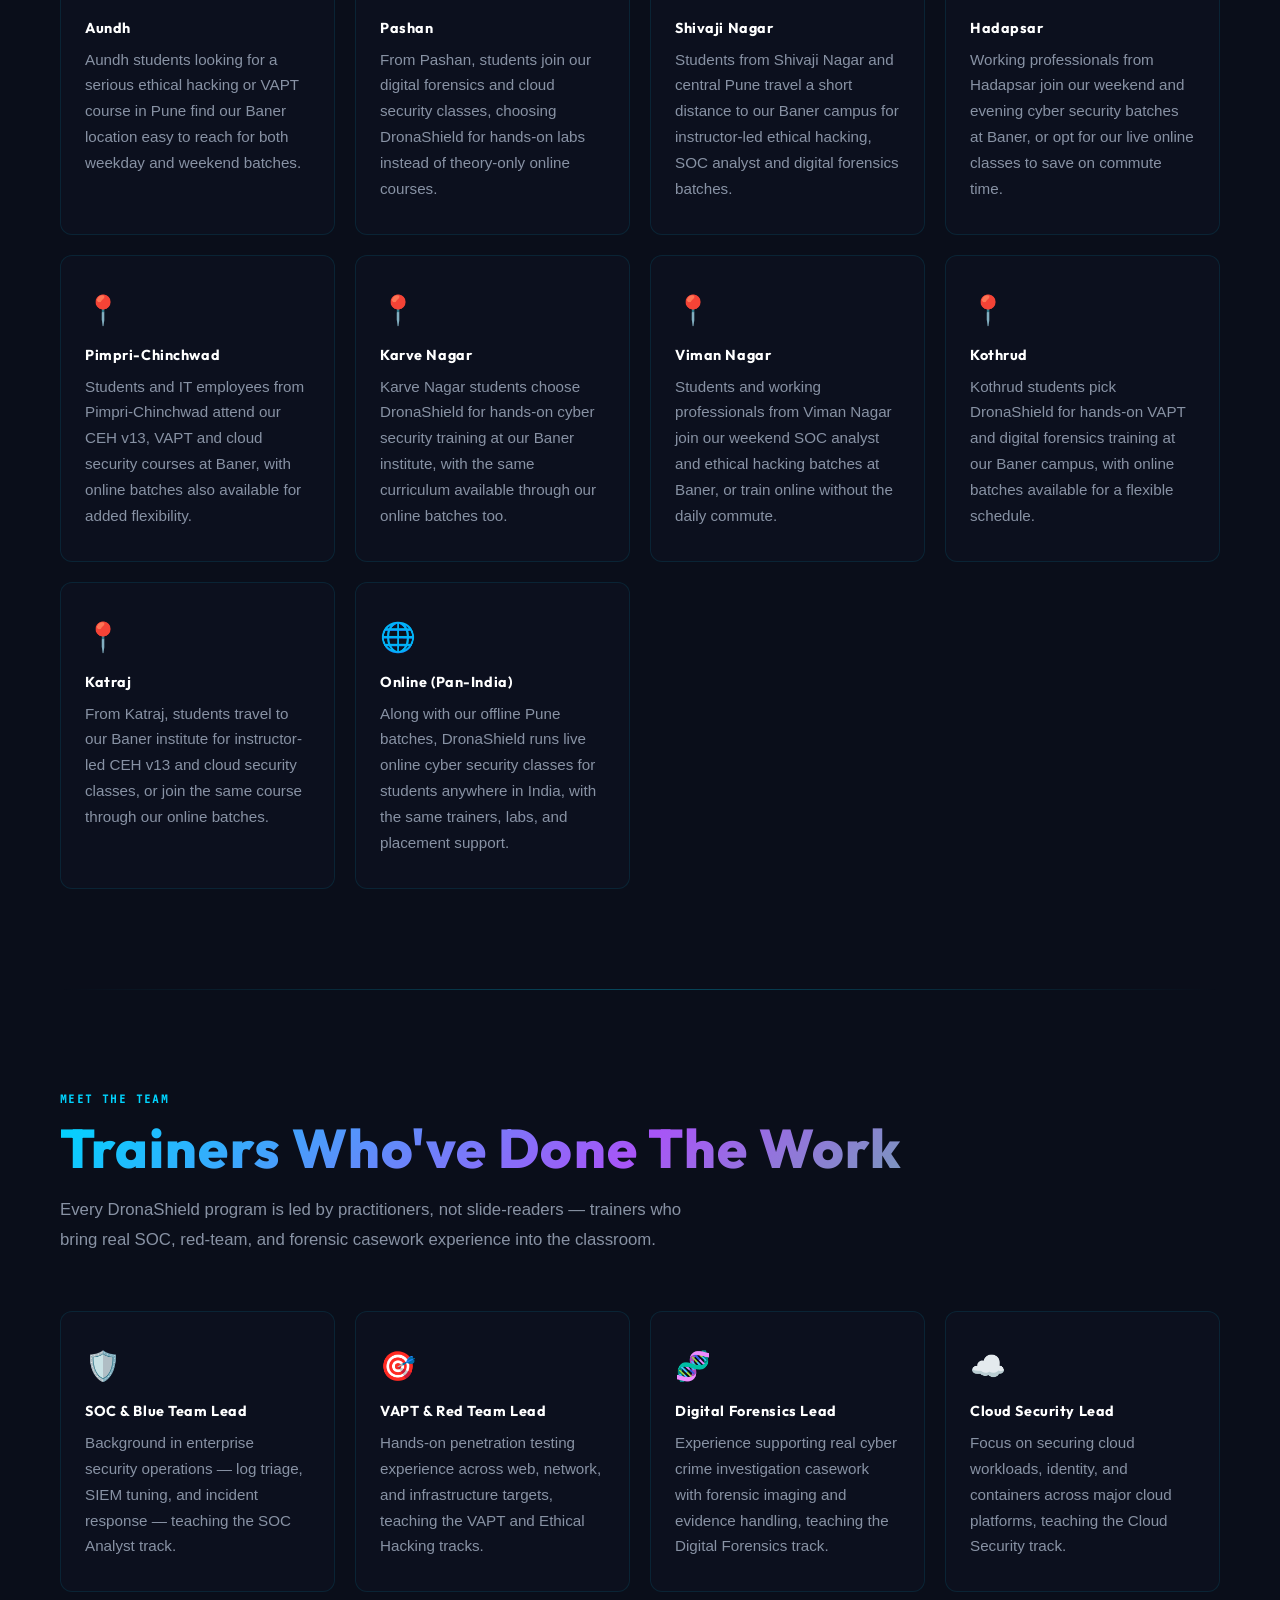
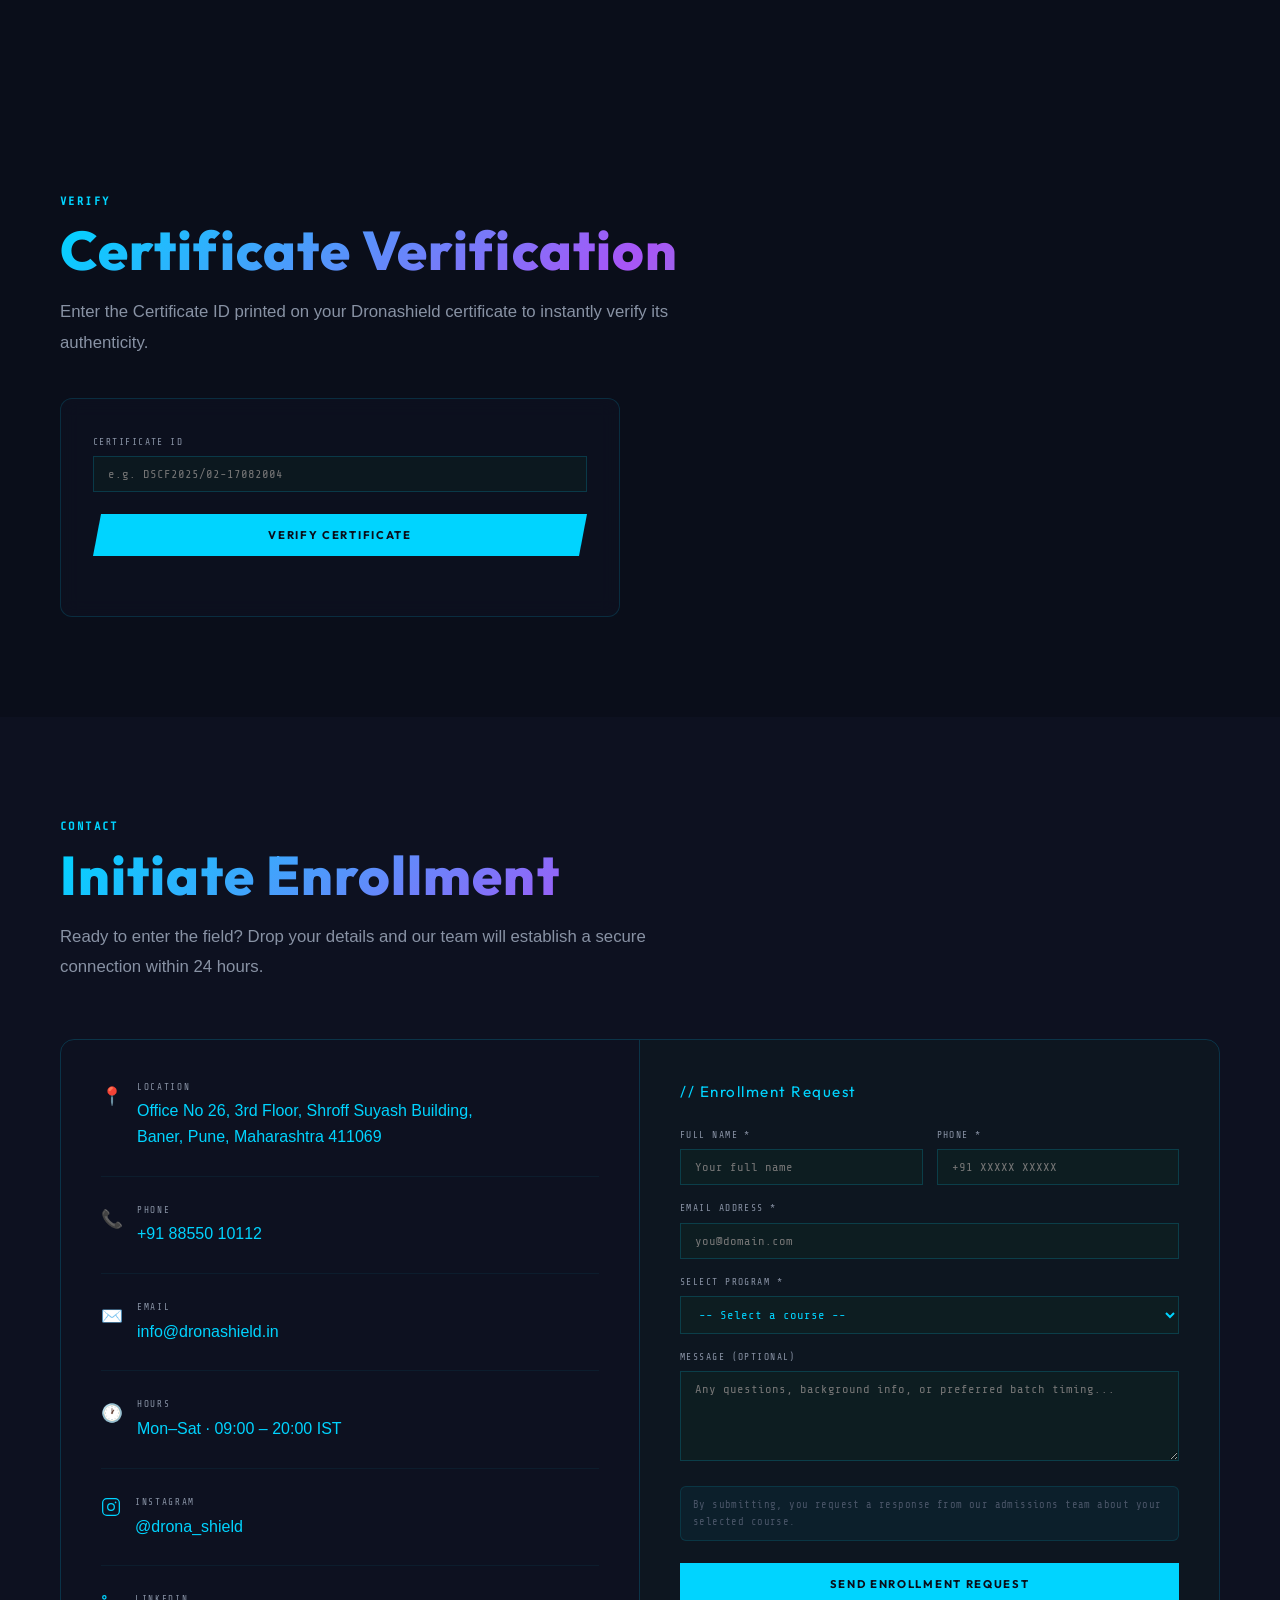
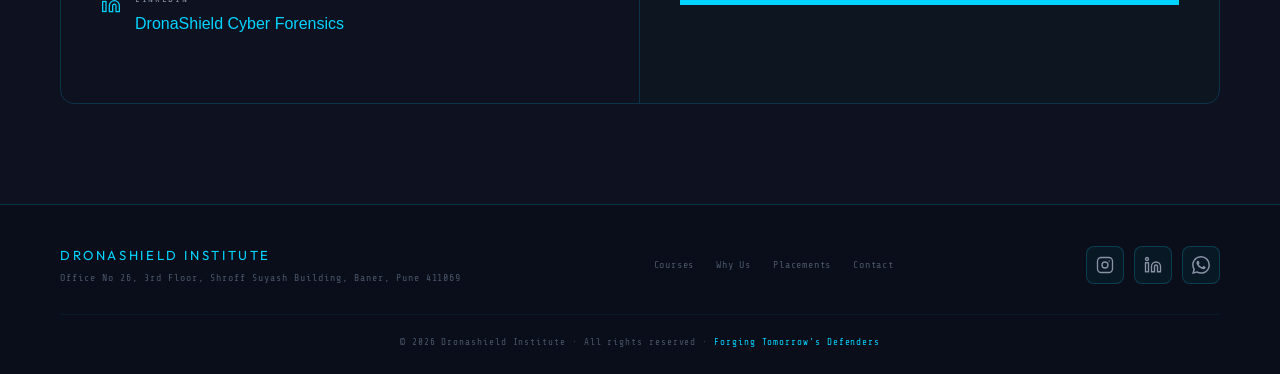
==== commit d08ac750: "Revise tools description in index.html Updated the description of tools in the Tools section to refl" ====
--- a/index.html
+++ b/index.html
@@ -621,7 +621,7 @@
 
 <!-- TOOLS -->
 <section id="tools" style="padding-top:0;">
-  <div class="reveal"><div class="s-label">Tools You Learn</div><h2 class="s-title grad-text">Industry Arsenal</h2><p class="s-sub">Graduate with hands-on experience in the same tools used by SOC analysts, penetration testers, and digital forensic investigators.</p></div>
+  <div class="reveal"><div class="s-label">Tools You Learn</div><h2 class="s-title grad-text">Industry Arsenal</h2><p class="s-sub">Build hands-on skills with tools used in security operations, penetration testing, network analysis and cloud security.</p></div>
   <div class="tools-grid reveal">
     <div class="tool-card"><div class="tool-icon"><svg width="20" height="20" viewBox="0 0 24 24" fill="none" stroke="currentColor" stroke-width="1.5"><rect x="3" y="3" width="7" height="7" rx="1"/><rect x="14" y="3" width="7" height="7" rx="1"/><rect x="3" y="14" width="7" height="7" rx="1"/><circle cx="17.5" cy="17.5" r="3.5"/></svg></div><div class="tool-name">IBM QRadar</div><div class="tool-cat">SIEM</div></div>
     <div class="tool-card"><div class="tool-icon"><svg width="20" height="20" viewBox="0 0 24 24" fill="none" stroke="currentColor" stroke-width="1.5"><path d="M12 2L4 6v6c0 5.25 3.5 10.15 8 11.5C16.5 22.15 20 17.25 20 12V6z"/><path d="M9 12l2 2 4-4"/></svg></div><div class="tool-name">MS Sentinel</div><div class="tool-cat">SIEM / Cloud</div></div>
@@ -647,9 +647,6 @@
     <div class="tool-card"><div class="tool-icon"><svg width="20" height="20" viewBox="0 0 24 24" fill="none" stroke="currentColor" stroke-width="1.5"><path d="M4 4h16c1.1 0 2 .9 2 2v12c0 1.1-.9 2-2 2H4c-1.1 0-2-.9-2-2V6c0-1.1.9-2 2-2z"/><polyline points="22,6 12,13 2,6"/></svg></div><div class="tool-name">theHarvester</div><div class="tool-cat">Email Recon</div></div>
     <div class="tool-card"><div class="tool-icon"><svg width="20" height="20" viewBox="0 0 24 24" fill="none" stroke="currentColor" stroke-width="1.5"><rect x="3" y="3" width="18" height="18" rx="2"/><path d="M3 9h18M9 21V9"/></svg></div><div class="tool-name">DVWA</div><div class="tool-cat">Practice Lab</div></div>
     <div class="tool-card"><div class="tool-icon"><svg width="20" height="20" viewBox="0 0 24 24" fill="none" stroke="currentColor" stroke-width="1.5"><rect x="2" y="3" width="20" height="14" rx="2"/><path d="M8 21h8M12 17v4"/><path d="M7 8l3 3-3 3M13 14h4"/></svg></div><div class="tool-name">XAMPP Server</div><div class="tool-cat">Web Server</div></div>
-    <div class="tool-card"><div class="tool-icon"><svg width="20" height="20" viewBox="0 0 24 24" fill="none" stroke="currentColor" stroke-width="1.5"><circle cx="11" cy="11" r="8"/><line x1="21" y1="21" x2="16.65" y2="16.65"/><line x1="11" y1="8" x2="11" y2="14"/><line x1="8" y1="11" x2="14" y2="11"/></svg></div><div class="tool-name">Autopsy</div><div class="tool-cat">Disk Forensics</div></div>
-    <div class="tool-card"><div class="tool-icon"><svg width="20" height="20" viewBox="0 0 24 24" fill="none" stroke="currentColor" stroke-width="1.5"><path d="M6 4h4v8a2 2 0 004 0V4h4"/><line x1="4" y1="4" x2="6" y2="4"/><line x1="18" y1="4" x2="20" y2="4"/><path d="M6 20h12"/></svg></div><div class="tool-name">Magnet Axiom</div><div class="tool-cat">Digital Forensics</div></div>
-    <div class="tool-card"><div class="tool-icon"><svg width="20" height="20" viewBox="0 0 24 24" fill="none" stroke="currentColor" stroke-width="1.5"><rect x="5" y="2" width="14" height="20" rx="2"/><circle cx="12" cy="17" r="1.5"/><line x1="9" y1="6" x2="15" y2="6"/><line x1="9" y1="10" x2="15" y2="10"/></svg></div><div class="tool-name">Oxygen Forensics</div><div class="tool-cat">Mobile Forensics</div></div>
   </div>
 </section>
 
